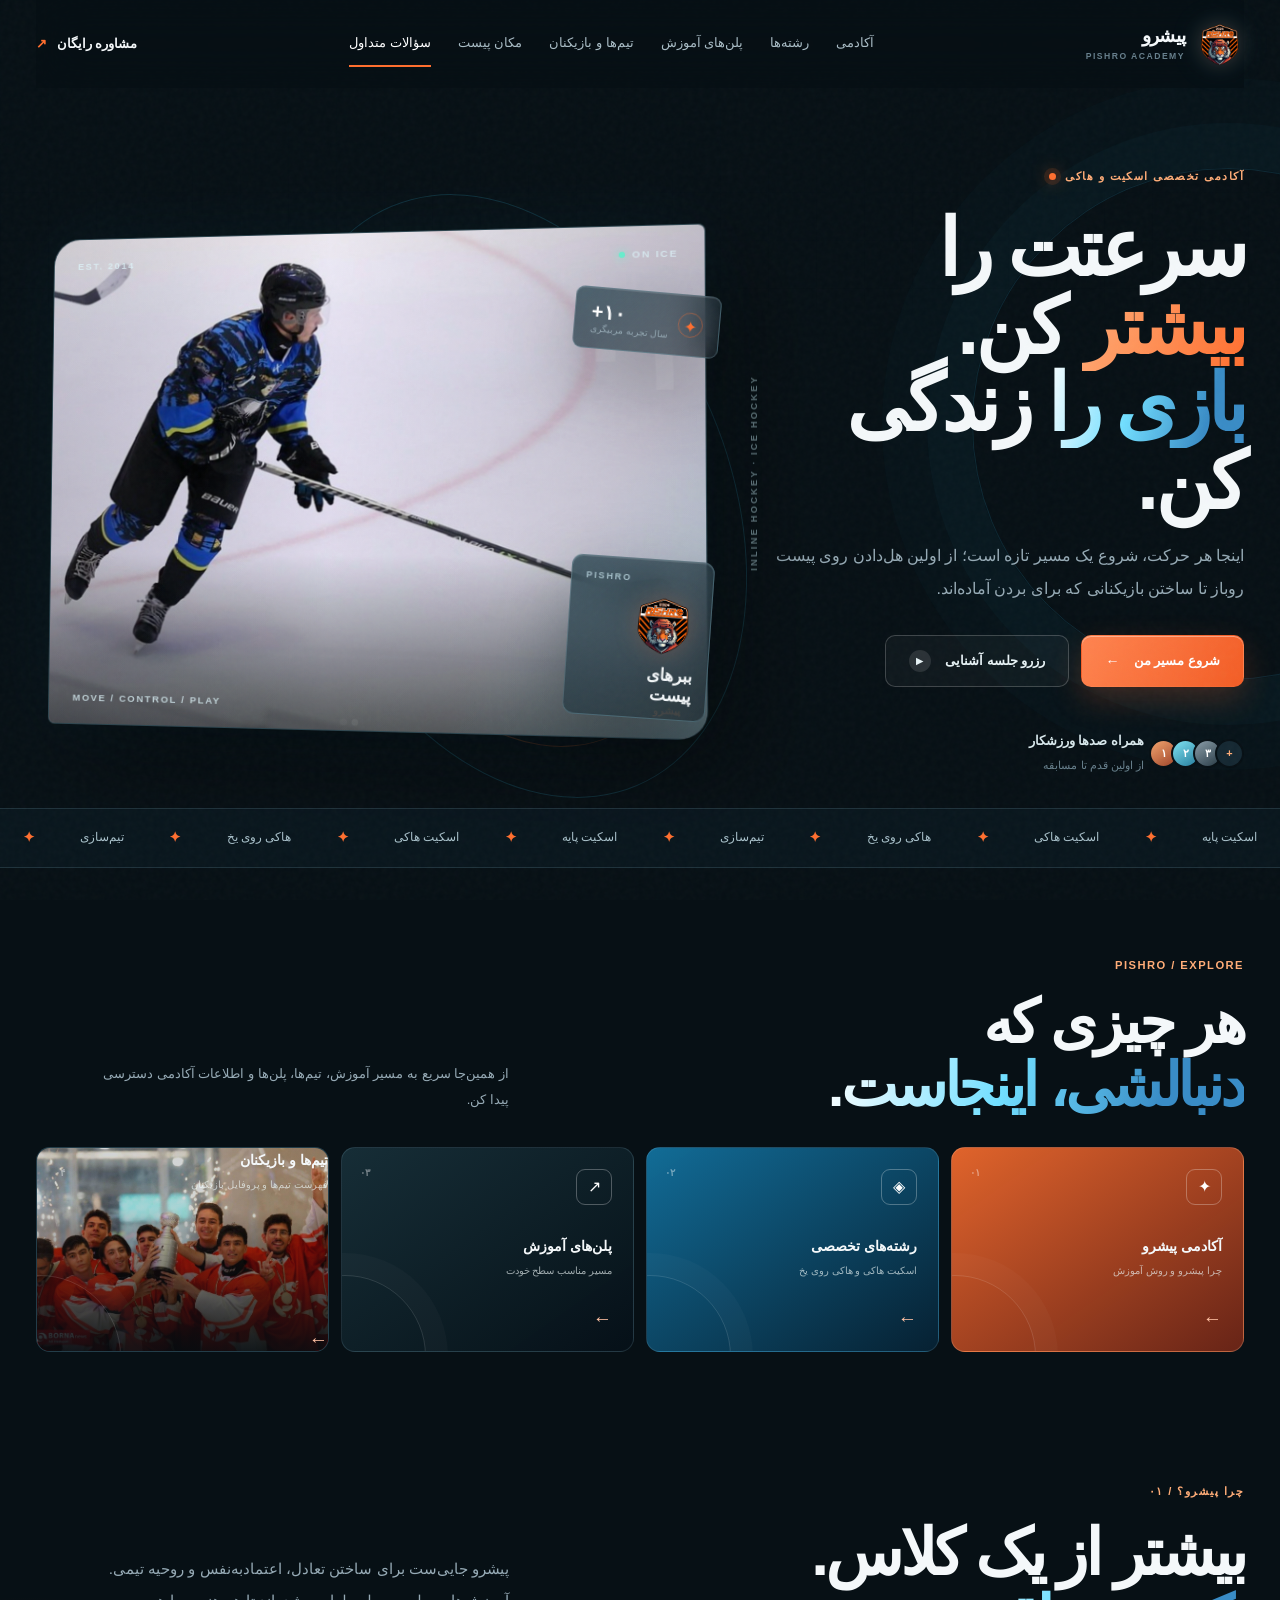
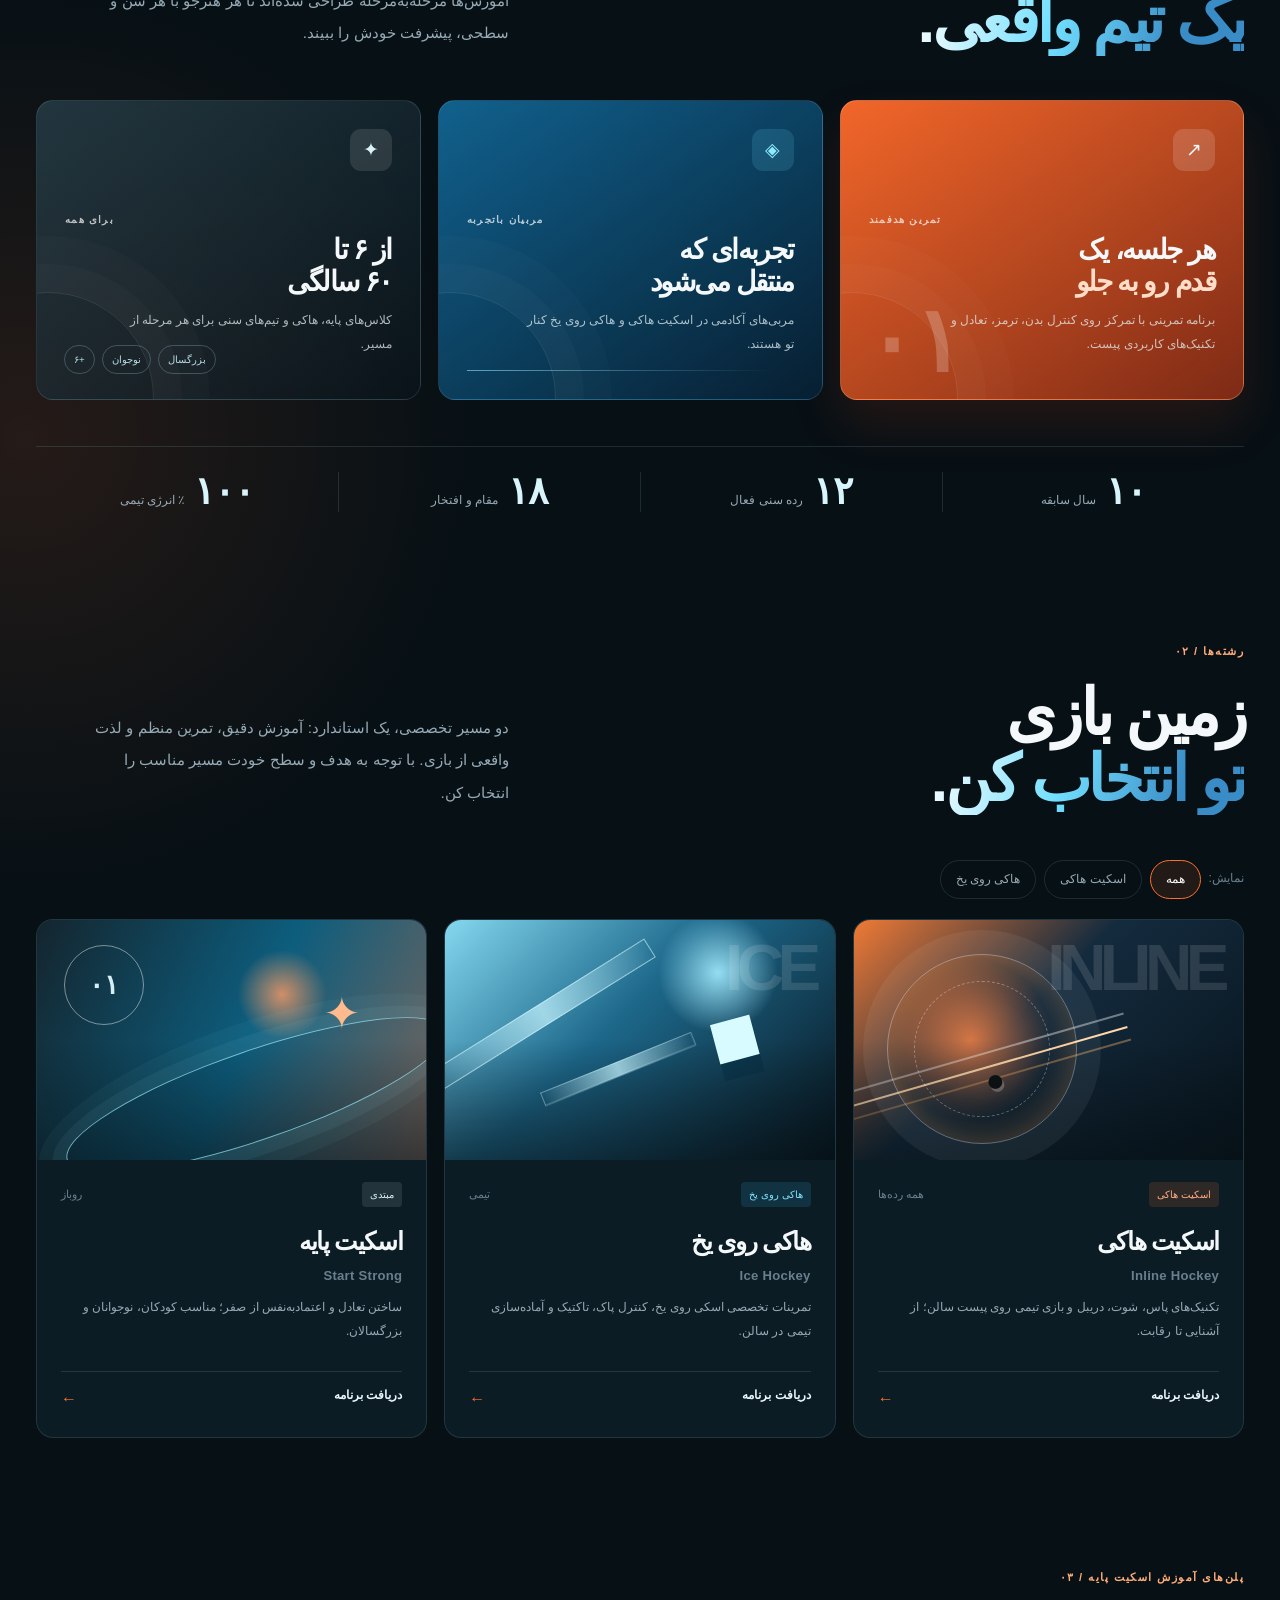
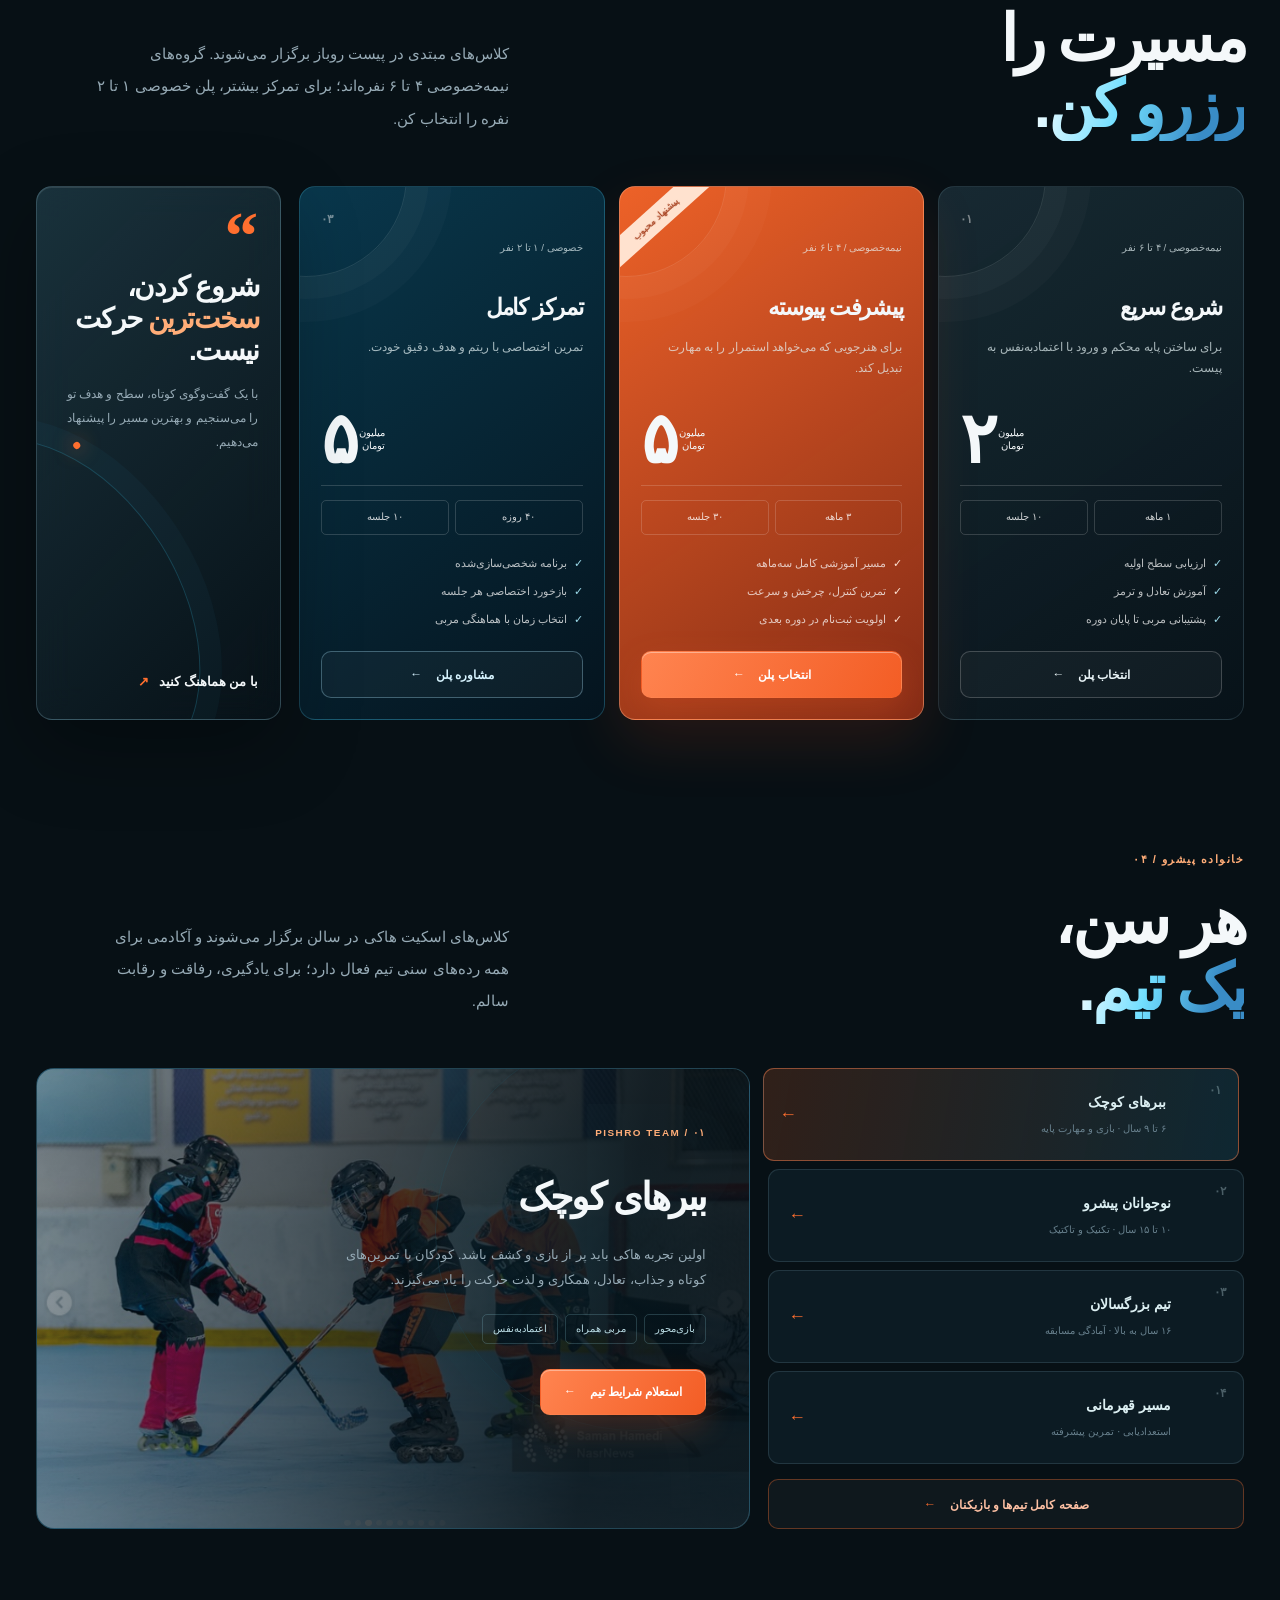
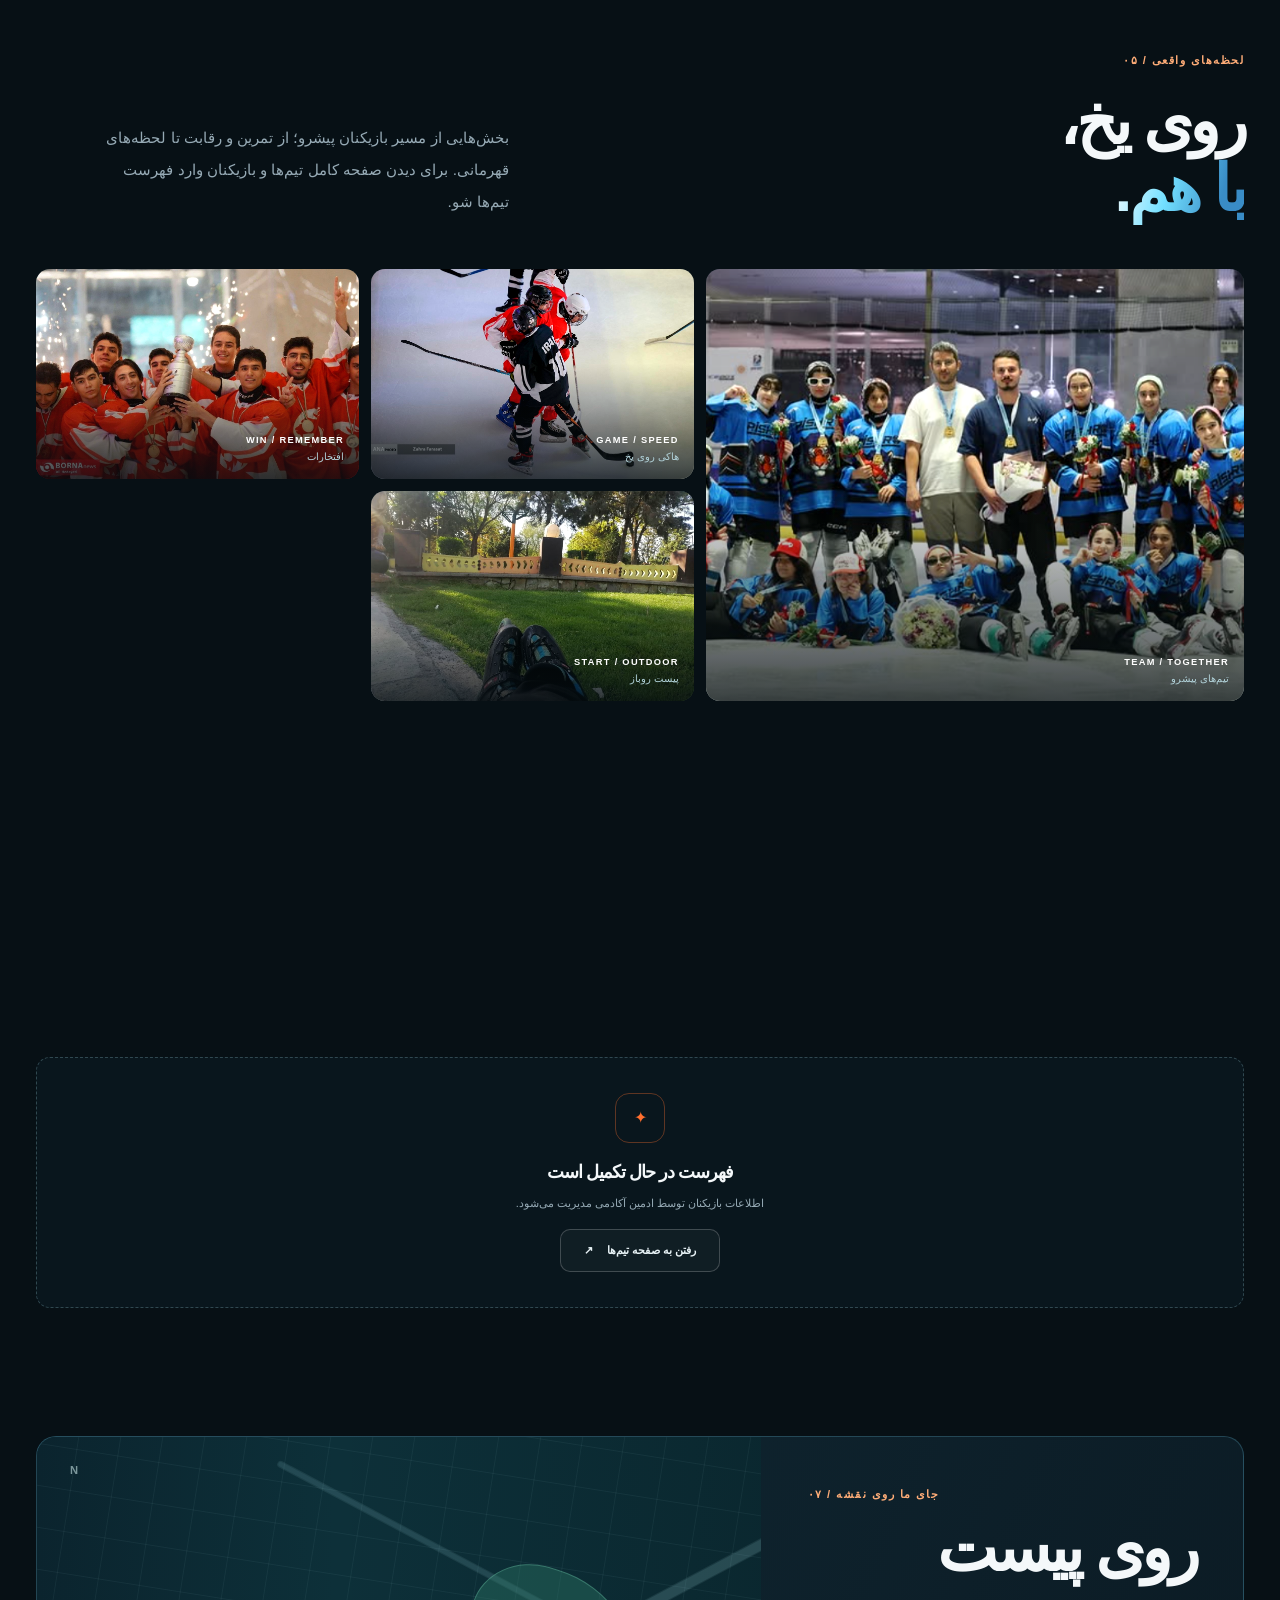
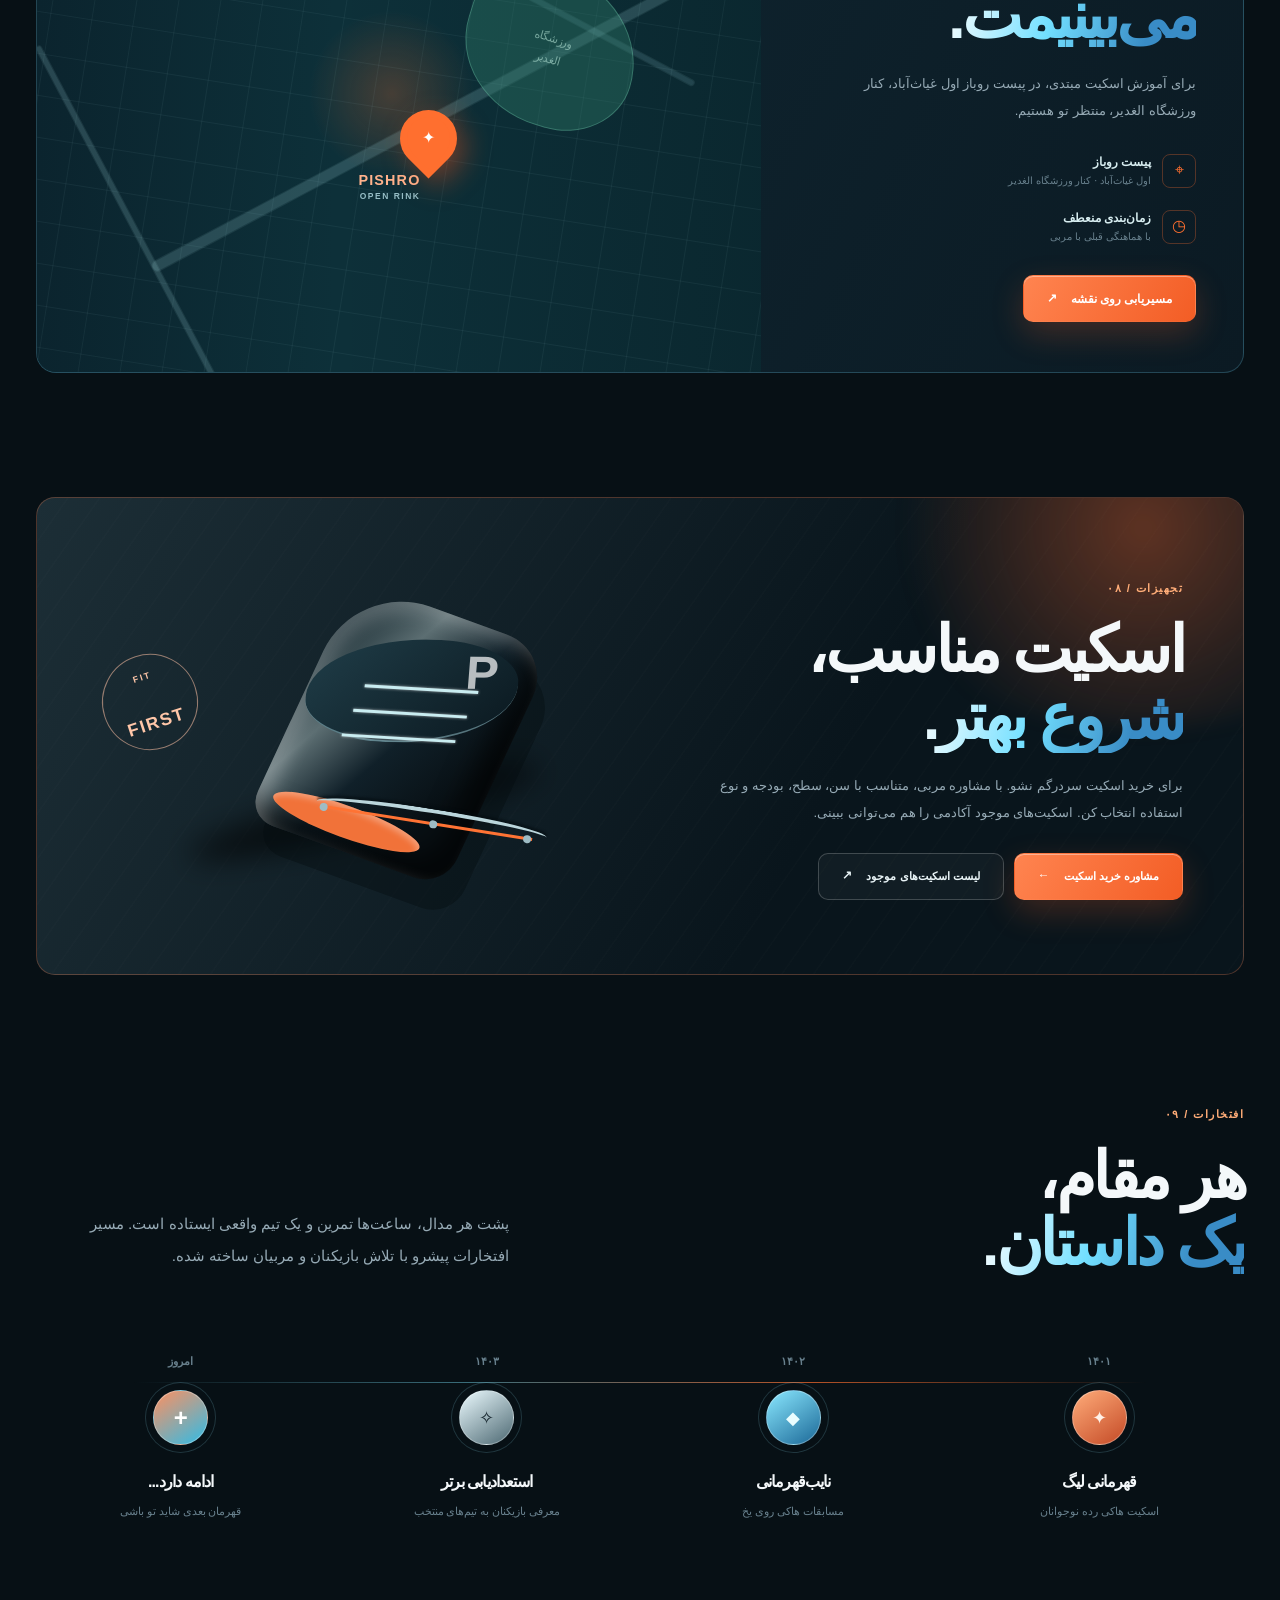
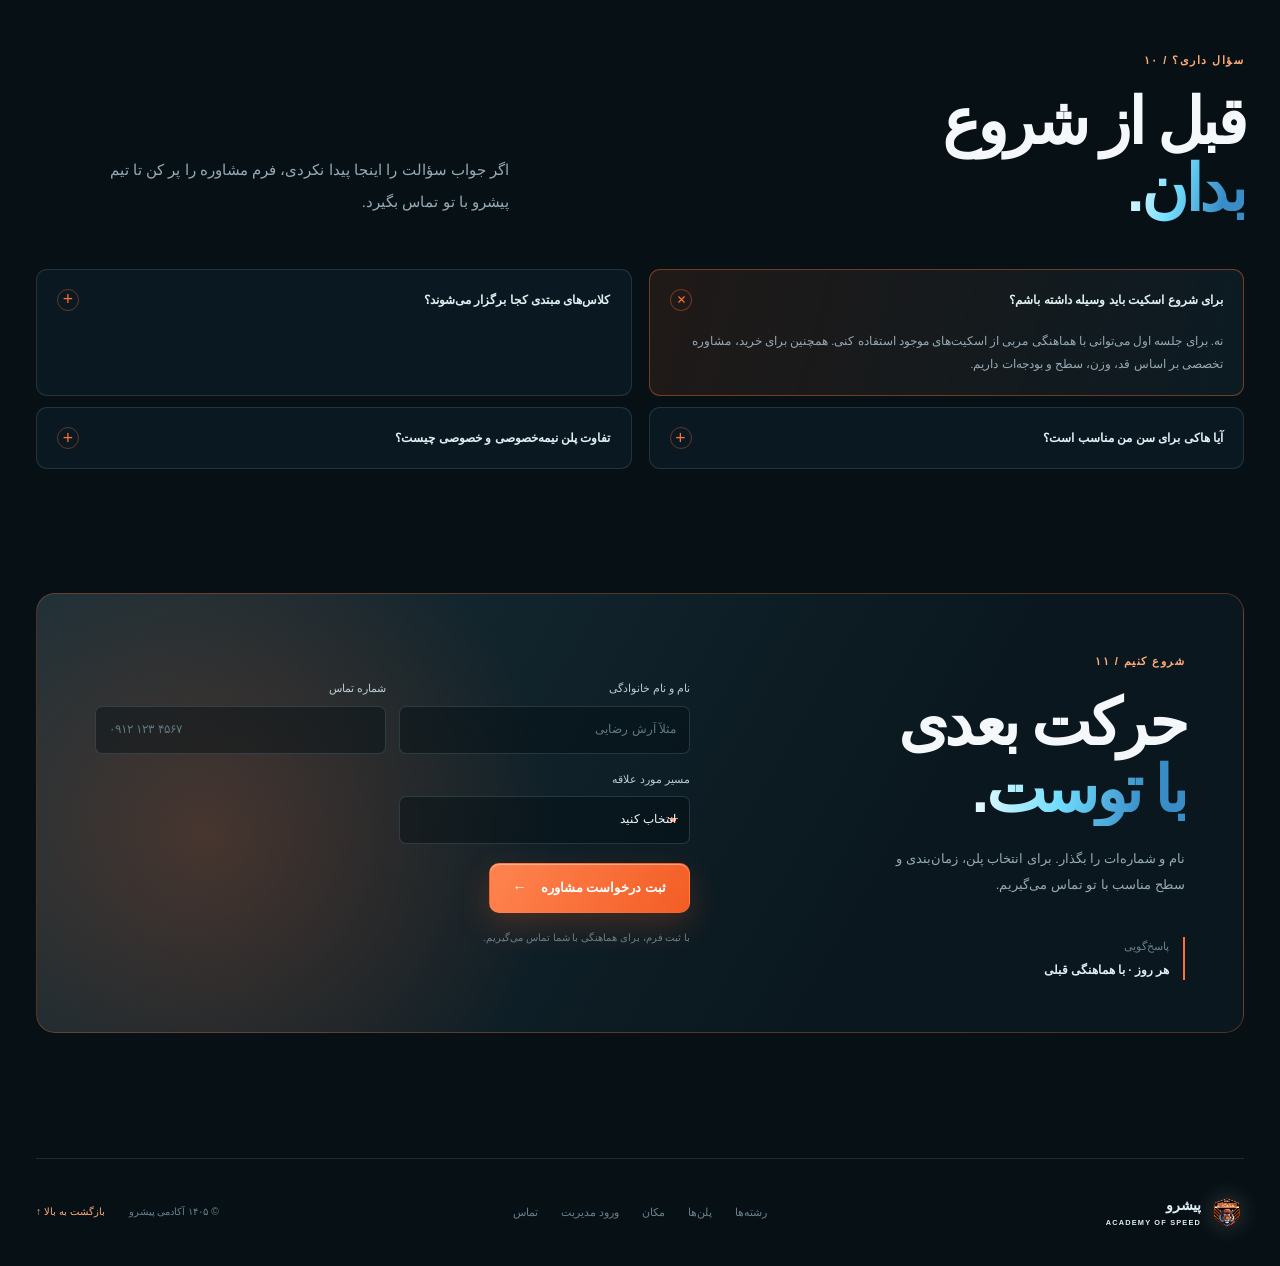
==== index.html @ d778382b "Initial Pishro Academy website" ====
<!doctype html>
<html lang="fa" dir="rtl">
<head>
  <meta charset="utf-8" />
  <meta name="viewport" content="width=device-width, initial-scale=1" />
  <meta name="theme-color" content="#071015" />
  <meta name="description" content="آکادمی پیشرو؛ آموزش اسکیت، اسکیت هاکی و هاکی روی یخ برای همه رده‌های سنی." />
  <title>پیشرو | آکادمی اسکیت و هاکی</title>
  <link rel="stylesheet" href="styles.css" />
</head>
<body>
  <div class="noise"></div>
  <div class="site-shell">
    <header class="topbar" id="topbar">
      <a class="brand" href="#home" aria-label="آکادمی پیشرو">
        <span class="brand-mark supplied-logo" aria-hidden="true"><img src="assets/gallery/pishro-logo.png" alt="" /></span>
        <span class="brand-copy"><b>پیشرو</b><small>PISHRO ACADEMY</small></span>
      </a>

      <nav class="main-nav" id="mainNav" aria-label="ناوبری اصلی">
        <a href="#academy">آکادمی</a>
        <a href="#programs">رشته‌ها</a>
        <a href="#plans">پلن‌های آموزش</a>
        <a href="teams.html">تیم‌ها و بازیکنان</a>
        <a href="#location">مکان پیست</a>
        <a href="#faq">سؤالات متداول</a>
      </nav>

      <div class="topbar-actions">
        <button class="icon-button menu-button" id="menuToggle" aria-label="باز کردن منو" aria-expanded="false">
          <span></span><span></span><span></span>
        </button>
        <button class="text-button" data-open-modal data-plan="مشاوره رایگان">مشاوره رایگان <span>↗</span></button>
      </div>
    </header>

    <main>
      <section class="hero section" id="home">
        <div class="hero-copy reveal">
          <div class="eyebrow"><span class="pulse-dot"></span> آکادمی تخصصی اسکیت و هاکی</div>
          <h1>سرعتت را <em>بیشتر</em> کن.<br /><span>بازی را</span> زندگی کن.</h1>
          <p class="hero-lead">اینجا هر حرکت، شروع یک مسیر تازه است؛ از اولین هل‌دادن روی پیست روباز تا ساختن بازیکنانی که برای بردن آماده‌اند.</p>
          <div class="hero-actions">
            <a class="button button-primary" href="#plans">شروع مسیر من <span>←</span></a>
            <button class="button button-ghost" data-open-modal data-plan="جلسه آشنایی">رزرو جلسه آشنایی <span class="play-icon">▶</span></button>
          </div>
          <div class="hero-proof">
            <div class="avatar-stack" aria-hidden="true"><span>۱</span><span>۲</span><span>۳</span><span>+</span></div>
            <div><strong>همراه صدها ورزشکار</strong><small>از اولین قدم تا مسابقه</small></div>
          </div>
        </div>

        <div class="hero-stage reveal reveal-delay-1">
          <div class="stage-orbit orbit-one"></div><div class="stage-orbit orbit-two"></div>
          <div class="stage-card main-stage-card">
            <img src="assets/gallery/hero-ice-player.png" alt="بازیکن هاکی روی یخ در حال حرکت روی پیست" />
            <div class="image-shade"></div>
            <div class="stage-topline"><span>EST. 2014</span><span class="live-chip"><i></i> ON ICE</span></div>
            <div class="stage-number">۰۱</div>
            <div class="stage-bottomline"><span>MOVE / CONTROL / PLAY</span><span>پیشرو</span></div>
          </div>
          <div class="badge-card glass-card">
            <span class="badge-label">PISHRO</span>
            <span class="badge-tiger" aria-hidden="true"><img src="assets/gallery/pishro-logo.png" alt="" /></span>
            <strong>ببرهای<br />پیست</strong>
          </div>
          <div class="float-stat glass-card"><span class="stat-icon">✦</span><div><strong>+۱۰</strong><small>سال تجربه مربیگری</small></div></div>
          <div class="vertical-label">INLINE HOCKEY · ICE HOCKEY</div>
        </div>
      </section>

      <div class="ticker" aria-label="رشته‌های آکادمی">
        <div class="ticker-track"><span>اسکیت پایه</span><b>✦</b><span>اسکیت هاکی</span><b>✦</b><span>هاکی روی یخ</span><b>✦</b><span>تیم‌سازی</span><b>✦</b><span>اسکیت پایه</span><b>✦</b><span>اسکیت هاکی</span><b>✦</b><span>هاکی روی یخ</span><b>✦</b><span>تیم‌سازی</span><b>✦</b></div>
      </div>

      <section class="section quick-nav-section" id="quickAccess">
        <div class="quick-nav-head reveal"><div><div class="eyebrow">PISHRO / EXPLORE</div><h2>هر چیزی که<br /><span>دنبالشی، اینجاست.</span></h2></div><p>از همین‌جا سریع به مسیر آموزش، تیم‌ها، پلن‌ها و اطلاعات آکادمی دسترسی پیدا کن.</p></div>
        <div class="quick-nav-grid">
          <a class="quick-nav-card quick-orange reveal" href="#academy"><span class="quick-nav-icon">✦</span><span class="quick-nav-number">۰۱</span><div><b>آکادمی پیشرو</b><small>چرا پیشرو و روش آموزش</small></div><i>←</i></a>
          <a class="quick-nav-card quick-blue reveal reveal-delay-1" href="#programs"><span class="quick-nav-icon">◈</span><span class="quick-nav-number">۰۲</span><div><b>رشته‌های تخصصی</b><small>اسکیت هاکی و هاکی روی یخ</small></div><i>←</i></a>
          <a class="quick-nav-card quick-dark reveal reveal-delay-2" href="#plans"><span class="quick-nav-icon">↗</span><span class="quick-nav-number">۰۳</span><div><b>پلن‌های آموزش</b><small>مسیر مناسب سطح خودت</small></div><i>←</i></a>
          <a class="quick-nav-card quick-image reveal reveal-delay-3" href="teams.html"><img src="assets/gallery/team-champions.jpg" alt="تیم قهرمانان پیشرو" /><span class="quick-image-shade"></span><span class="quick-nav-number">۰۴</span><div><b>تیم‌ها و بازیکنان</b><small>فهرست تیم‌ها و پروفایل بازیکنان</small></div><i>←</i></a>
        </div>
      </section>

      <section class="section intro-section" id="academy">
        <div class="section-heading split-heading reveal">
          <div><div class="eyebrow">۰۱ / چرا پیشرو؟</div><h2>بیشتر از یک کلاس.<br /><span>یک تیم واقعی.</span></h2></div>
          <p>پیشرو جایی‌ست برای ساختن تعادل، اعتمادبه‌نفس و روحیه تیمی. آموزش‌ها مرحله‌به‌مرحله طراحی شده‌اند تا هر هنرجو با هر سن و سطحی، پیشرفت خودش را ببیند.</p>
        </div>
        <div class="feature-grid">
          <article class="feature-card feature-card-large reveal">
            <div class="feature-icon orange-icon">↗</div><span class="card-kicker">تمرین هدفمند</span><h3>هر جلسه، یک<br /><em>قدم رو به جلو</em></h3><p>برنامه تمرینی با تمرکز روی کنترل بدن، ترمز، تعادل و تکنیک‌های کاربردی پیست.</p><div class="card-number">۰۱</div>
          </article>
          <article class="feature-card blue-feature reveal reveal-delay-1">
            <div class="feature-icon blue-icon">◈</div><span class="card-kicker">مربیان باتجربه</span><h3>تجربه‌ای که<br />منتقل می‌شود</h3><p>مربی‌های آکادمی در اسکیت هاکی و هاکی روی یخ کنار تو هستند.</p><div class="feature-line"></div>
          </article>
          <article class="feature-card glass-feature reveal reveal-delay-2">
            <div class="feature-icon chrome-icon">✦</div><span class="card-kicker">برای همه</span><h3>از ۶ تا<br />۶۰ سالگی</h3><p>کلاس‌های پایه، هاکی و تیم‌های سنی برای هر مرحله از مسیر.</p><div class="age-bubbles"><span>۶+</span><span>نوجوان</span><span>بزرگسال</span></div>
          </article>
        </div>
        <div class="stats-row reveal">
          <div class="stat-item"><strong data-count="10">۰</strong><span>سال سابقه</span></div><div class="stat-item"><strong data-count="12">۰</strong><span>رده سنی فعال</span></div><div class="stat-item"><strong data-count="18">۰</strong><span>مقام و افتخار</span></div><div class="stat-item"><strong data-count="100">۰</strong><span>٪ انرژی تیمی</span></div>
        </div>
      </section>

      <section class="section programs-section" id="programs">
        <div class="section-heading split-heading reveal"><div><div class="eyebrow">۰۲ / رشته‌ها</div><h2>زمین بازی<br /><span>تو انتخاب کن.</span></h2></div><p>دو مسیر تخصصی، یک استاندارد: آموزش دقیق، تمرین منظم و لذت واقعی از بازی. با توجه به هدف و سطح خودت مسیر مناسب را انتخاب کن.</p></div>
        <div class="filter-bar reveal" role="tablist" aria-label="فیلتر رشته‌ها"><span>نمایش:</span><button class="filter-button active" data-filter="all" role="tab">همه</button><button class="filter-button" data-filter="inline" role="tab">اسکیت هاکی</button><button class="filter-button" data-filter="ice" role="tab">هاکی روی یخ</button></div>
        <div class="program-grid">
          <article class="program-card inline-card reveal" data-category="inline"><div class="program-art inline-art"><span class="art-word">INLINE</span><span class="art-ring"></span><span class="art-ball">●</span><span class="art-streak"></span></div><div class="program-body"><div class="program-meta"><span class="tag tag-orange">اسکیت هاکی</span><span>همه رده‌ها</span></div><h3>اسکیت هاکی<br /><span>Inline Hockey</span></h3><p>تکنیک‌های پاس، شوت، دریبل و بازی تیمی روی پیست سالن؛ از آشنایی تا رقابت.</p><button class="card-link" data-open-modal data-plan="کلاس اسکیت هاکی">دریافت برنامه <span>←</span></button></div></article>
          <article class="program-card ice-card reveal reveal-delay-1" data-category="ice"><div class="program-art ice-art"><span class="art-word">ICE</span><span class="ice-shard shard-one"></span><span class="ice-shard shard-two"></span><span class="ice-puck">◆</span></div><div class="program-body"><div class="program-meta"><span class="tag tag-blue">هاکی روی یخ</span><span>تیمی</span></div><h3>هاکی روی یخ<br /><span>Ice Hockey</span></h3><p>تمرینات تخصصی اسکی روی یخ، کنترل پاک، تاکتیک و آماده‌سازی تیمی در سالن.</p><button class="card-link" data-open-modal data-plan="کلاس هاکی روی یخ">دریافت برنامه <span>←</span></button></div></article>
          <article class="program-card base-card reveal reveal-delay-2" data-category="all"><div class="program-art base-art"><span class="base-badge">۰۱</span><span class="base-swoosh"></span><span class="base-spark">✦</span></div><div class="program-body"><div class="program-meta"><span class="tag tag-white">مبتدی</span><span>روباز</span></div><h3>اسکیت پایه<br /><span>Start Strong</span></h3><p>ساختن تعادل و اعتمادبه‌نفس از صفر؛ مناسب کودکان، نوجوانان و بزرگسالان.</p><button class="card-link" data-open-modal data-plan="کلاس اسکیت پایه">دریافت برنامه <span>←</span></button></div></article>
        </div>
      </section>

      <section class="section plans-section" id="plans">
        <div class="section-heading split-heading reveal"><div><div class="eyebrow">۰۳ / پلن‌های آموزش اسکیت پایه</div><h2>مسیرت را<br /><span>رزرو کن.</span></h2></div><p>کلاس‌های مبتدی در پیست روباز برگزار می‌شوند. گروه‌های نیمه‌خصوصی ۴ تا ۶ نفره‌اند؛ برای تمرکز بیشتر، پلن خصوصی ۱ تا ۲ نفره را انتخاب کن.</p></div>
        <div class="plans-layout">
          <div class="plan-cards">
            <article class="plan-card reveal"><div class="plan-top"><span class="plan-index">۰۱</span><span class="plan-type">نیمه‌خصوصی / ۴ تا ۶ نفر</span></div><h3>شروع سریع</h3><p>برای ساختن پایه محکم و ورود با اعتمادبه‌نفس به پیست.</p><div class="price"><strong>۲</strong><span>میلیون<br />تومان</span></div><div class="plan-detail"><span>۱ ماهه</span><span>۱۰ جلسه</span></div><ul><li>ارزیابی سطح اولیه</li><li>آموزش تعادل و ترمز</li><li>پشتیبانی مربی تا پایان دوره</li></ul><button class="button button-outline" data-open-modal data-plan="پلن ۱ — شروع سریع">انتخاب پلن <span>←</span></button></article>
            <article class="plan-card featured-plan reveal reveal-delay-1"><div class="popular-ribbon">پیشنهاد محبوب</div><div class="plan-top"><span class="plan-index">۰۲</span><span class="plan-type">نیمه‌خصوصی / ۴ تا ۶ نفر</span></div><h3>پیشرفت پیوسته</h3><p>برای هنرجویی که می‌خواهد استمرار را به مهارت تبدیل کند.</p><div class="price"><strong>۵</strong><span>میلیون<br />تومان</span></div><div class="plan-detail"><span>۳ ماهه</span><span>۳۰ جلسه</span></div><ul><li>مسیر آموزشی کامل سه‌ماهه</li><li>تمرین کنترل، چرخش و سرعت</li><li>اولویت ثبت‌نام در دوره بعدی</li></ul><button class="button button-primary" data-open-modal data-plan="پلن ۲ — پیشرفت پیوسته">انتخاب پلن <span>←</span></button></article>
            <article class="plan-card dark-plan reveal reveal-delay-2"><div class="plan-top"><span class="plan-index">۰۳</span><span class="plan-type">خصوصی / ۱ تا ۲ نفر</span></div><h3>تمرکز کامل</h3><p>تمرین اختصاصی با ریتم و هدف دقیق خودت.</p><div class="price"><strong>۵</strong><span>میلیون<br />تومان</span></div><div class="plan-detail"><span>۴۰ روزه</span><span>۱۰ جلسه</span></div><ul><li>برنامه شخصی‌سازی‌شده</li><li>بازخورد اختصاصی هر جلسه</li><li>انتخاب زمان با هماهنگی مربی</li></ul><button class="button button-outline light-outline" data-open-modal data-plan="پلن خصوصی — تمرکز کامل">مشاوره پلن <span>←</span></button></article>
          </div>
          <aside class="plan-note glass-card reveal"><span class="quote-mark">“</span><h3>شروع کردن،<br /><em>سخت‌ترین</em> حرکت نیست.</h3><p>با یک گفت‌وگوی کوتاه، سطح و هدف تو را می‌سنجیم و بهترین مسیر را پیشنهاد می‌دهیم.</p><button class="text-button" data-open-modal data-plan="انتخاب بهترین پلن">با من هماهنگ کنید <span>↗</span></button><div class="note-orbit"></div></aside>
        </div>
      </section>

      <section class="section teams-section" id="teams">
        <div class="section-heading split-heading reveal"><div><div class="eyebrow">۰۴ / خانواده پیشرو</div><h2>هر سن،<br /><span>یک تیم.</span></h2></div><p>کلاس‌های اسکیت هاکی در سالن برگزار می‌شوند و آکادمی برای همه رده‌های سنی تیم فعال دارد؛ برای یادگیری، رفاقت و رقابت سالم.</p></div>
        <div class="team-layout">
          <div class="team-list reveal">
            <button type="button" class="team-row active" data-team="kids"><span class="team-no">۰۱</span><span><b>ببرهای کوچک</b><small>۶ تا ۹ سال · بازی و مهارت پایه</small></span><i>←</i></button>
            <button type="button" class="team-row" data-team="junior"><span class="team-no">۰۲</span><span><b>نوجوانان پیشرو</b><small>۱۰ تا ۱۵ سال · تکنیک و تاکتیک</small></span><i>←</i></button>
            <button type="button" class="team-row" data-team="adult"><span class="team-no">۰۳</span><span><b>تیم بزرگسالان</b><small>۱۶ سال به بالا · آمادگی مسابقه</small></span><i>←</i></button>
            <button type="button" class="team-row" data-team="pro"><span class="team-no">۰۴</span><span><b>مسیر قهرمانی</b><small>استعدادیابی · تمرین پیشرفته</small></span><i>←</i></button>
            <a href="teams.html" class="button button-outline teams-directory-button">صفحه کامل تیم‌ها و بازیکنان <span>←</span></a>
          </div>
          <div class="team-feature reveal reveal-delay-1" id="teamFeature"><img id="teamFeatureImage" class="team-feature-image" src="assets/gallery/team-kids.png" alt="تیم ببرهای کوچک پیشرو" /><div class="team-feature-bg"></div><div class="team-feature-content"><span class="team-overline">PISHRO TEAM / ۰۱</span><h3 id="teamTitle">ببرهای کوچک</h3><p id="teamText">اولین تجربه هاکی باید پر از بازی و کشف باشد. کودکان با تمرین‌های کوتاه و جذاب، تعادل، همکاری و لذت حرکت را یاد می‌گیرند.</p><div class="team-tags" id="teamTags"><span>بازی‌محور</span><span>مربی همراه</span><span>اعتمادبه‌نفس</span></div><button class="button button-primary" data-open-modal data-plan="تیم ببرهای کوچک">استعلام شرایط تیم <span>←</span></button></div><div class="team-number" id="teamNumber">۰۱</div></div>
        </div>
      </section>

      <section class="section home-gallery-section" id="moments">
        <div class="section-heading split-heading reveal"><div><div class="eyebrow">۰۵ / لحظه‌های واقعی</div><h2>روی یخ،<br /><span>با هم.</span></h2></div><p>بخش‌هایی از مسیر بازیکنان پیشرو؛ از تمرین و رقابت تا لحظه‌های قهرمانی. برای دیدن صفحه کامل تیم‌ها و بازیکنان وارد فهرست تیم‌ها شو.</p></div>
        <div class="home-photo-grid reveal"><a class="home-photo-card home-photo-large" href="teams.html#gallery"><img src="assets/gallery/team-women.png" alt="تیم بانوان پیشرو در سالن یخ" /><span class="home-photo-overlay"></span><span class="home-photo-caption"><b>TEAM / TOGETHER</b><small>تیم‌های پیشرو</small></span></a><a class="home-photo-card" href="teams.html#gallery"><img src="assets/gallery/ice-duel.jpg" alt="مسابقه هاکی روی یخ" /><span class="home-photo-overlay"></span><span class="home-photo-caption"><b>GAME / SPEED</b><small>هاکی روی یخ</small></span></a><a class="home-photo-card" href="teams.html#gallery"><img src="assets/gallery/team-champions.jpg" alt="قهرمانی تیم پیشرو" /><span class="home-photo-overlay"></span><span class="home-photo-caption"><b>WIN / REMEMBER</b><small>افتخارات</small></span></a><a class="home-photo-card" href="teams.html#gallery"><img src="assets/gallery/open-rink.jpg" alt="پیست روباز آموزش اسکیت" /><span class="home-photo-overlay"></span><span class="home-photo-caption"><b>START / OUTDOOR</b><small>پیست روباز</small></span></a></div>
      </section>

      <section class="section featured-roster-section" id="featuredPlayers">
        <div class="section-heading split-heading reveal"><div><div class="eyebrow">۰۶ / فهرست رسمی</div><h2>بازیکنان<br /><span>پیشرو.</span></h2></div><p>بازیکنان ثبت‌شده توسط ادمین آکادمی، در این بخش به‌صورت خودکار نمایش داده می‌شوند. برای دیدن فهرست کامل هر تیم وارد صفحه تیم شوید.</p></div>
        <div class="home-roster-toolbar reveal"><div><span class="live-dot-small"></span><b><span id="homePlayersCount">۰</span> بازیکن ثبت‌شده</b></div><a class="text-button" href="teams.html">مشاهده همه تیم‌ها <span>↗</span></a></div>
        <div class="home-players-grid" id="homePlayersGrid"></div>
        <div class="home-roster-empty" id="homePlayersEmpty"><div class="empty-emblem">✦</div><h3>فهرست در حال تکمیل است</h3><p>اطلاعات بازیکنان توسط ادمین آکادمی مدیریت می‌شود.</p><a class="button button-outline" href="teams.html">رفتن به صفحه تیم‌ها <span>↗</span></a></div>
      </section>

      <section class="section location-section" id="location">
        <div class="location-card reveal">
          <div class="location-copy"><div class="eyebrow">۰۷ / جای ما روی نقشه</div><h2>روی پیست<br /><span>می‌بینیمت.</span></h2><p>برای آموزش اسکیت مبتدی، در پیست روباز اول غیاث‌آباد، کنار ورزشگاه الغدیر، منتظر تو هستیم.</p><div class="location-details"><div><span class="detail-icon">⌖</span><span><b>پیست روباز</b><small>اول غیاث‌آباد · کنار ورزشگاه الغدیر</small></span></div><div><span class="detail-icon">◷</span><span><b>زمان‌بندی منعطف</b><small>با هماهنگی قبلی با مربی</small></span></div></div><button class="button button-primary" id="mapButton">مسیریابی روی نقشه <span>↗</span></button></div>
          <div class="map-visual" aria-label="نمای گرافیکی موقعیت پیست"><div class="map-grid"></div><div class="map-road road-a"></div><div class="map-road road-b"></div><div class="map-road road-c"></div><div class="map-park"><span>ورزشگاه<br />الغدیر</span></div><div class="map-pin"><span>✦</span></div><div class="map-label">PISHRO<br /><small>OPEN RINK</small></div><div class="map-compass">N</div></div>
        </div>
      </section>

      <section class="section gear-section" id="gear">
        <div class="gear-panel reveal"><div class="gear-glow"></div><div class="gear-copy"><div class="eyebrow">۰۸ / تجهیزات</div><h2>اسکیت مناسب،<br /><span>شروع بهتر.</span></h2><p>برای خرید اسکیت سردرگم نشو. با مشاوره مربی، متناسب با سن، سطح، بودجه و نوع استفاده انتخاب کن. اسکیت‌های موجود آکادمی را هم می‌توانی ببینی.</p><div class="gear-actions"><button class="button button-primary" data-open-modal data-plan="مشاوره خرید اسکیت">مشاوره خرید اسکیت <span>←</span></button><button class="button button-ghost" data-open-modal data-plan="لیست اسکیت‌های موجود">لیست اسکیت‌های موجود <span>↗</span></button></div></div><div class="skate-display"><div class="skate-shadow"></div><div class="skate-boot"><span class="boot-lace l1"></span><span class="boot-lace l2"></span><span class="boot-lace l3"></span><span class="boot-logo">P</span></div><div class="skate-rail"><span></span><i></i><i></i><i></i></div><div class="gear-sticker">FIT<br /><b>FIRST</b></div></div></div>
      </section>

      <section class="section achievements-section" id="achievements">
        <div class="section-heading split-heading reveal"><div><div class="eyebrow">۰۹ / افتخارات</div><h2>هر مقام،<br /><span>یک داستان.</span></h2></div><p>پشت هر مدال، ساعت‌ها تمرین و یک تیم واقعی ایستاده است. مسیر افتخارات پیشرو با تلاش بازیکنان و مربیان ساخته شده.</p></div>
        <div class="achievement-line reveal"><div class="achievement-item"><span class="achievement-year">۱۴۰۱</span><div class="medal med-orange">✦</div><h3>قهرمانی لیگ</h3><p>اسکیت هاکی رده نوجوانان</p></div><div class="achievement-item"><span class="achievement-year">۱۴۰۲</span><div class="medal med-blue">◆</div><h3>نایب‌قهرمانی</h3><p>مسابقات هاکی روی یخ</p></div><div class="achievement-item"><span class="achievement-year">۱۴۰۳</span><div class="medal med-chrome">✧</div><h3>استعدادیابی برتر</h3><p>معرفی بازیکنان به تیم‌های منتخب</p></div><div class="achievement-item"><span class="achievement-year">امروز</span><div class="medal med-mix">+</div><h3>ادامه دارد...</h3><p>قهرمان بعدی شاید تو باشی</p></div></div>
      </section>

      <section class="section faq-section" id="faq">
        <div class="section-heading split-heading reveal"><div><div class="eyebrow">۱۰ / سؤال داری؟</div><h2>قبل از شروع<br /><span>بدان.</span></h2></div><p>اگر جواب سؤالت را اینجا پیدا نکردی، فرم مشاوره را پر کن تا تیم پیشرو با تو تماس بگیرد.</p></div>
        <div class="faq-grid reveal"><details open><summary><span>برای شروع اسکیت باید وسیله داشته باشم؟</span><b>+</b></summary><p>نه. برای جلسه اول می‌توانی با هماهنگی مربی از اسکیت‌های موجود استفاده کنی. همچنین برای خرید، مشاوره تخصصی بر اساس قد، وزن، سطح و بودجه‌ات داریم.</p></details><details><summary><span>کلاس‌های مبتدی کجا برگزار می‌شوند؟</span><b>+</b></summary><p>کلاس‌های آموزش اسکیت پایه در پیست روباز اول غیاث‌آباد، کنار ورزشگاه الغدیر برگزار می‌شوند. زمان جلسه بعد از ثبت درخواست با تو هماهنگ می‌شود.</p></details><details><summary><span>آیا هاکی برای سن من مناسب است؟</span><b>+</b></summary><p>بله. آکادمی پیشرو برای کودکان، نوجوانان و بزرگسالان تیم و کلاس دارد. پس از ارزیابی اولیه، رده مناسب را پیشنهاد می‌دهیم.</p></details><details><summary><span>تفاوت پلن نیمه‌خصوصی و خصوصی چیست؟</span><b>+</b></summary><p>در پلن نیمه‌خصوصی، گروه ۴ تا ۶ نفره است؛ پلن خصوصی برای ۱ تا ۲ نفر طراحی شده و تمرین‌ها با سرعت و هدف اختصاصی شما جلو می‌رود.</p></details></div>
      </section>

      <section class="section contact-section" id="contact">
        <div class="contact-card reveal"><div class="contact-copy"><div class="eyebrow">۱۱ / شروع کنیم</div><h2>حرکت بعدی<br /><span>با توست.</span></h2><p>نام و شماره‌ات را بگذار. برای انتخاب پلن، زمان‌بندی و سطح مناسب با تو تماس می‌گیریم.</p><div class="contact-mini"><span>پاسخ‌گویی</span><b>هر روز · با هماهنگی قبلی</b></div></div><form class="contact-form" id="contactForm"><label>نام و نام خانوادگی<input type="text" name="name" placeholder="مثلاً آرش رضایی" required /></label><label>شماره تماس<input type="tel" name="phone" placeholder="۰۹۱۲ ۱۲۳ ۴۵۶۷" required /></label><label>مسیر مورد علاقه<select name="course"><option value="">انتخاب کنید</option><option>آموزش اسکیت مبتدی</option><option>اسکیت هاکی</option><option>هاکی روی یخ</option><option>مشاوره خرید اسکیت</option></select></label><button class="button button-primary" type="submit">ثبت درخواست مشاوره <span>←</span></button><small>با ثبت فرم، برای هماهنگی با شما تماس می‌گیریم.</small></form></div>
      </section>
    </main>

    <footer class="footer"><div class="footer-brand"><span class="brand-mark small-mark supplied-logo"><img src="assets/gallery/pishro-logo.png" alt="" /></span><div><b>پیشرو</b><small>ACADEMY OF SPEED</small></div></div><div class="footer-links"><a href="#programs">رشته‌ها</a><a href="#plans">پلن‌ها</a><a href="#location">مکان</a><a href="admin.html">ورود مدیریت</a><a href="#contact">تماس</a></div><div class="footer-end"><span>© ۱۴۰۵ آکادمی پیشرو</span><a href="#home">بازگشت به بالا ↑</a></div></footer>
  </div>

  <div class="modal-backdrop" id="consultModal" aria-hidden="true"><div class="modal" role="dialog" aria-modal="true" aria-labelledby="modalTitle"><button class="modal-close" data-close-modal aria-label="بستن">×</button><div class="modal-mark">✦</div><div class="eyebrow">PISHRO / START HERE</div><h2 id="modalTitle">مسیر مناسب تو<br /><span>از اینجا شروع می‌شود.</span></h2><p>اطلاعاتت را ثبت کن تا برای هماهنگی جلسه و انتخاب بهترین برنامه با تو تماس بگیریم.</p><form id="modalForm"><label>نام<input type="text" name="modalName" placeholder="نام شما" required /></label><label>شماره تماس<input type="tel" name="modalPhone" placeholder="۰۹۱۲ ۱۲۳ ۴۵۶۷" required /></label><label>درخواست شما<select name="modalPlan" id="modalPlan"><option>مشاوره رایگان</option><option>جلسه آشنایی</option><option>پلن ۱ — شروع سریع</option><option>پلن ۲ — پیشرفت پیوسته</option><option>پلن خصوصی — تمرکز کامل</option><option>کلاس اسکیت هاکی</option><option>کلاس هاکی روی یخ</option><option>مشاوره خرید اسکیت</option><option>تیم‌های سنی</option></select></label><button class="button button-primary" type="submit">ثبت درخواست <span>←</span></button></form></div></div>
  <div class="toast" id="toast" role="status"><span>✓</span><div><b>درخواستت ثبت شد</b><small>به‌زودی با تو تماس می‌گیریم.</small></div></div>

  <script src="app.js"></script>
</body>
</html>
---- styles.css ----
:root {
  --bg: #071015;
  --bg-deep: #050b0f;
  --panel: #0d1c25;
  --panel-2: #102632;
  --text: #f4f8fa;
  --muted: #96aab5;
  --muted-2: #68808d;
  --orange: #ff6f2f;
  --orange-light: #ffad78;
  --blue: #30c8ff;
  --blue-deep: #1774c5;
  --line: rgba(164, 210, 226, .15);
  --line-light: rgba(255,255,255,.2);
  --glass: rgba(12, 31, 41, .64);
  --shadow: 0 28px 80px rgba(0,0,0,.32);
  --radius: 24px;
  --font-fa: 'Vazirmatn', Tahoma, Arial, sans-serif;
  --font-en: 'Space Grotesk', Arial, sans-serif;
}

* { box-sizing: border-box; }
html { scroll-behavior: smooth; }
body {
  margin: 0;
  color: var(--text);
  background:
    radial-gradient(circle at 80% -10%, rgba(31, 139, 191, .2), transparent 32rem),
    radial-gradient(circle at 2% 22%, rgba(255, 104, 43, .12), transparent 28rem),
    var(--bg);
  font-family: var(--font-fa);
  line-height: 1.8;
  overflow-x: hidden;
}
body.modal-open { overflow: hidden; }
body::before {
  content: '';
  position: fixed;
  inset: 0;
  pointer-events: none;
  opacity: .2;
  background-image: linear-gradient(rgba(131,197,218,.03) 1px, transparent 1px), linear-gradient(90deg, rgba(131,197,218,.03) 1px, transparent 1px);
  background-size: 48px 48px;
  mask-image: linear-gradient(to bottom, black, transparent 78%);
}
button, input, select { font: inherit; }
button, a { -webkit-tap-highlight-color: transparent; }
a { color: inherit; text-decoration: none; }
button { cursor: pointer; }
img { display: block; max-width: 100%; }

.noise { position: fixed; inset: 0; z-index: 10; pointer-events: none; opacity: .035; background-image: url("data:image/svg+xml,%3Csvg viewBox='0 0 180 180' xmlns='http://www.w3.org/2000/svg'%3E%3Cfilter id='n'%3E%3CfeTurbulence type='fractalNoise' baseFrequency='.9' numOctaves='3' stitchTiles='stitch'/%3E%3C/filter%3E%3Crect width='100%25' height='100%25' filter='url(%23n)' opacity='.8'/%3E%3C/svg%3E"); }
.site-shell { position: relative; max-width: 1480px; margin: 0 auto; padding: 0 36px; }

/* Topbar */
.topbar { position: sticky; top: 0; z-index: 30; display: flex; align-items: center; justify-content: space-between; min-height: 88px; gap: 26px; background: rgba(7,16,21,.78); border-bottom: 1px solid transparent; backdrop-filter: blur(22px); transition: .3s ease; }
.topbar.scrolled { border-color: var(--line); box-shadow: 0 10px 30px rgba(0,0,0,.14); }
.brand { display: inline-flex; align-items: center; gap: 11px; flex-shrink: 0; }
.brand-mark { display: grid; place-items: center; width: 48px; height: 48px; color: #d6e8ee; filter: drop-shadow(0 0 14px rgba(48,200,255,.18)); }
.brand-mark svg { width: 100%; height: 100%; }
.supplied-logo { overflow: visible; }
.supplied-logo img { width: 100%; height: 100%; object-fit: contain; filter: drop-shadow(0 0 10px rgba(255,111,47,.18)); }
.brand-copy { display: flex; flex-direction: column; line-height: 1.1; }
.brand-copy b { font-size: 1.18rem; letter-spacing: -.04em; }
.brand-copy small { color: var(--muted-2); font: 600 .54rem/1 var(--font-en); letter-spacing: .17em; margin-top: 5px; direction: ltr; }
.main-nav { display: flex; align-items: center; justify-content: center; gap: clamp(16px, 2.1vw, 34px); color: #a9bcc5; font-size: .84rem; white-space: nowrap; }
.main-nav a { position: relative; transition: color .25s ease; }
.main-nav a::after { content: ''; position: absolute; left: 50%; right: 50%; bottom: -11px; height: 2px; background: var(--orange); transition: .25s ease; }
.main-nav a:hover, .main-nav a.active { color: #fff; }
.main-nav a:hover::after, .main-nav a.active::after { left: 0; right: 0; }
.topbar-actions { display: flex; align-items: center; gap: 18px; flex-shrink: 0; }
.text-button { padding: 0; border: 0; background: transparent; color: var(--text); font-weight: 700; font-size: .83rem; }
.text-button span { display: inline-block; margin-right: 6px; color: var(--orange); font-family: var(--font-en); transition: transform .25s ease; }
.text-button:hover span { transform: translate(-4px,-3px); }
.icon-button { border: 0; background: none; color: white; }
.menu-button { display: none; width: 38px; height: 38px; padding: 7px; }
.menu-button span { display: block; height: 2px; width: 22px; margin: 5px auto; background: #fff; transition: .25s; }

/* Common */
.section { position: relative; padding: 124px 0 0; }
.eyebrow { display: inline-flex; align-items: center; gap: 9px; color: var(--orange-light); font: 700 .7rem/1.3 var(--font-en); letter-spacing: .13em; direction: ltr; text-transform: uppercase; }
.pulse-dot { width: 7px; height: 7px; display: inline-block; border-radius: 99px; background: var(--orange); box-shadow: 0 0 0 5px rgba(255,111,47,.12), 0 0 18px var(--orange); }
.section-heading { margin-bottom: 47px; }
.split-heading { display: grid; grid-template-columns: minmax(360px, .9fr) minmax(280px, .65fr); align-items: end; gap: 80px; }
h1, h2, h3, p { margin-top: 0; }
h1, h2, h3 { letter-spacing: -.055em; font-family: 'Arial Black', 'Tahoma', sans-serif; text-wrap: balance; }
h2 { margin: 15px 0 0; font-size: clamp(2.6rem, 5vw, 5.2rem); line-height: 1.04; font-weight: 800; }
h2 span, h1 span { color: transparent; background: linear-gradient(105deg, #fff 0%, #72dfff 42%, #398cc6 80%); -webkit-background-clip: text; background-clip: text; }
h2 em, h1 em { color: transparent; background: linear-gradient(110deg, var(--orange-light), var(--orange)); -webkit-background-clip: text; background-clip: text; font-style: normal; }
.split-heading > p { max-width: 420px; color: var(--muted); font-size: .96rem; line-height: 2.1; margin-bottom: 4px; }
.button { position: relative; display: inline-flex; align-items: center; justify-content: center; gap: 14px; min-height: 52px; padding: 0 23px; border: 1px solid transparent; border-radius: 10px; color: #fff; font-weight: 800; font-size: .84rem; transition: transform .25s ease, box-shadow .25s ease, background .25s ease; }
.button span { font-family: var(--font-en); font-size: 1.05em; }
.button:hover { transform: translateY(-3px); }
.button-primary { background: linear-gradient(120deg, #ff8450, #f35d25); box-shadow: 0 12px 32px rgba(255,102,43,.22), inset 0 1px 0 rgba(255,255,255,.38); }
.button-primary:hover { box-shadow: 0 18px 40px rgba(255,102,43,.32), inset 0 1px 0 rgba(255,255,255,.38); }
.button-ghost, .button-outline { border-color: var(--line-light); background: rgba(255,255,255,.035); color: #e8f3f6; }
.button-ghost:hover, .button-outline:hover { background: rgba(255,255,255,.09); border-color: rgba(255,255,255,.38); }
.light-outline { border-color: rgba(175,232,255,.32); color: #d7f4ff; }
.play-icon { display: grid; place-items: center; width: 22px; height: 22px; border-radius: 50%; background: rgba(255,255,255,.11); font-size: .55rem !important; }
.glass-card { background: linear-gradient(135deg, rgba(32,61,73,.75), rgba(8,19,26,.54)); border: 1px solid rgba(166,220,237,.23); box-shadow: var(--shadow), inset 0 1px 0 rgba(255,255,255,.1); backdrop-filter: blur(18px); }

/* Hero */
.hero { min-height: 665px; display: grid; grid-template-columns: minmax(350px, .85fr) minmax(500px, 1.15fr); align-items: center; gap: 52px; padding-top: 73px; overflow: visible; }
.hero::before { content: ''; position: absolute; width: 510px; height: 510px; top: 80px; right: -240px; border: 1px solid rgba(57,201,255,.13); border-radius: 50%; box-shadow: 0 0 0 45px rgba(57,201,255,.025), 0 0 0 90px rgba(57,201,255,.018); pointer-events: none; }
.hero-copy { max-width: 575px; padding-bottom: 24px; }
.hero-copy h1 { margin: 20px 0 19px; font-size: clamp(3.6rem, 6.2vw, 6.9rem); line-height: .98; font-weight: 900; }
.hero-lead { max-width: 510px; color: var(--muted); font-size: 1rem; line-height: 2.05; margin-bottom: 30px; }
.hero-actions { display: flex; align-items: center; flex-wrap: wrap; gap: 12px; }
.hero-proof { display: flex; align-items: center; gap: 12px; margin-top: 43px; color: #d9e9ed; }
.hero-proof strong, .hero-proof small { display: block; }
.hero-proof strong { font-size: .79rem; }
.hero-proof small { color: var(--muted-2); font-size: .71rem; margin-top: 2px; }
.avatar-stack { display: flex; direction: ltr; }
.avatar-stack span { display: grid; place-items: center; width: 29px; height: 29px; margin-left: -7px; border: 2px solid var(--bg); border-radius: 50%; background: linear-gradient(145deg,#f4a46e,#9e4328); color: #fff; font: 700 .68rem var(--font-en); }
.avatar-stack span:nth-child(2) { background: linear-gradient(145deg,#80e4f4,#247c9b); }
.avatar-stack span:nth-child(3) { background: linear-gradient(145deg,#8b9ea9,#263944); }
.avatar-stack span:nth-child(4) { background: #152832; color: var(--orange-light); }
.hero-stage { position: relative; min-height: 550px; display: grid; place-items: center; }
.stage-card { position: relative; z-index: 2; width: min(100%, 660px); height: 500px; overflow: hidden; border: 1px solid rgba(154,213,230,.24); border-radius: 28px 7px 28px 7px; background: #0b1820; box-shadow: 35px 35px 90px rgba(0,0,0,.4), 0 0 80px rgba(11,138,182,.08); transform: perspective(1200px) rotateY(-7deg) rotateX(2deg); }
.stage-card::after { content: ''; position: absolute; inset: 0; background: linear-gradient(125deg, rgba(255,255,255,.1), transparent 17%, transparent 74%, rgba(38,198,243,.12)); pointer-events: none; }
.stage-card img { width: 100%; height: 100%; object-fit: cover; object-position: center; filter: saturate(1.12) contrast(1.06); animation: heroImageDrift 14s ease-in-out infinite alternate; }
@keyframes heroImageDrift { from { transform: scale(1.02) translate3d(0,0,0); } to { transform: scale(1.08) translate3d(1.2%, -1%, 0); } }
.image-shade { position: absolute; inset: 0; background: linear-gradient(90deg, rgba(6,14,18,.18) 0%, rgba(6,14,18,.04) 44%, rgba(3,8,11,.2) 100%), linear-gradient(0deg, rgba(3,8,11,.62), transparent 35%); }
.stage-topline, .stage-bottomline { position: absolute; z-index: 3; left: 25px; right: 25px; display: flex; align-items: center; justify-content: space-between; color: rgba(222,244,250,.76); font: 600 .62rem var(--font-en); letter-spacing: .17em; direction: ltr; }
.stage-topline { top: 22px; }
.stage-bottomline { bottom: 21px; }
.stage-bottomline span:last-child { color: var(--orange-light); font-family: var(--font-fa); font-weight: 800; letter-spacing: 0; }
.live-chip { display: inline-flex; align-items: center; gap: 7px; }
.live-chip i { width: 6px; height: 6px; border-radius: 50%; background: #69f0d0; box-shadow: 0 0 10px #69f0d0; }
.stage-number { position: absolute; z-index: 2; top: 53px; right: 25px; color: rgba(255,255,255,.12); font: 800 clamp(5rem, 10vw, 9rem)/1 var(--font-en); letter-spacing: -.12em; direction: ltr; }
.stage-orbit { position: absolute; border-radius: 50%; border: 1px solid rgba(59,188,226,.18); transform: rotate(-23deg); }
.orbit-one { width: 430px; height: 630px; right: -28px; top: -24px; }
.orbit-two { width: 350px; height: 520px; right: 18px; top: 33px; border-color: rgba(255,111,47,.19); }
.badge-card { position: absolute; z-index: 4; right: -9px; bottom: 37px; width: 143px; height: 160px; padding: 14px; display: flex; flex-direction: column; justify-content: space-between; border-radius: 11px; transform: rotate(4deg); animation: badgeFloat 5.5s ease-in-out infinite; }
@keyframes badgeFloat { 0%,100% { margin-bottom: 0; } 50% { margin-bottom: 9px; } }
.badge-label { color: #a4bec8; font: 700 .57rem var(--font-en); letter-spacing: .2em; direction: ltr; }
.badge-tiger { display: block; width: 65px; height: 72px; color: var(--orange); filter: drop-shadow(0 0 12px rgba(255,111,47,.2)); }.badge-tiger img { width: 100%; height: 100%; object-fit: contain; }
.badge-card strong { font-size: 1.05rem; line-height: 1.15; }
.float-stat { position: absolute; z-index: 5; right: -19px; top: 86px; display: flex; gap: 9px; align-items: center; padding: 12px 16px; border-radius: 9px; transform: rotate(5deg); animation: statFloat 5s ease-in-out infinite 1s; }
@keyframes statFloat { 0%,100% { transform: rotate(5deg) translateY(0); } 50% { transform: rotate(2deg) translateY(-8px); } }
.stat-icon { display: grid; place-items: center; width: 25px; height: 25px; color: var(--orange); border: 1px solid rgba(255,111,47,.4); border-radius: 50%; }
.float-stat strong, .float-stat small { display: block; line-height: 1.3; }
.float-stat strong { color: #fff; font: 800 1.25rem var(--font-en); direction: ltr; }
.float-stat small { color: var(--muted); font-size: .57rem; white-space: nowrap; }
.vertical-label { position: absolute; z-index: 3; right: -58px; top: 170px; color: rgba(192,231,240,.45); writing-mode: vertical-rl; transform: rotate(180deg); font: 600 .58rem var(--font-en); letter-spacing: .24em; direction: ltr; }

/* Ticker */
.ticker { position: relative; width: calc(100% + 72px); margin-right: -36px; margin-top: 8px; overflow: hidden; border-top: 1px solid var(--line); border-bottom: 1px solid var(--line); background: rgba(12,29,37,.54); }
.ticker-track { display: flex; align-items: center; justify-content: space-around; min-width: 1160px; padding: 16px 0; color: #a9c1ca; font-size: .76rem; white-space: nowrap; animation: tickerFlow 28s linear infinite; }.ticker:hover .ticker-track { animation-play-state: paused; }
@keyframes tickerFlow { from { transform: translateX(0); } to { transform: translateX(18%); } }
.ticker-track b { color: var(--orange); font-size: .9rem; }

/* Intro */
.feature-grid { display: grid; grid-template-columns: 1.05fr 1fr 1fr; gap: 17px; }
.feature-card { position: relative; min-height: 300px; overflow: hidden; padding: 28px; border: 1px solid var(--line); border-radius: 17px; background: linear-gradient(145deg, rgba(25,47,58,.95), rgba(8,19,26,.72)); }
.feature-card::before { content: ''; position: absolute; width: 210px; height: 210px; left: -95px; bottom: -105px; border: 1px solid rgba(255,255,255,.1); border-radius: 50%; box-shadow: 0 0 0 28px rgba(255,255,255,.018), 0 0 0 56px rgba(255,255,255,.014); }
.feature-card-large { background: linear-gradient(145deg, rgba(255,107,43,.95), rgba(156,49,22,.8)); border-color: rgba(255,189,151,.3); box-shadow: 0 25px 52px rgba(255,76,26,.12); }
.blue-feature { background: linear-gradient(145deg, rgba(18,104,152,.92), rgba(7,34,55,.83)); }
.glass-feature { background: linear-gradient(145deg, rgba(42,68,79,.72), rgba(9,20,27,.55)); }
.feature-icon { display: grid; place-items: center; width: 42px; height: 42px; margin-bottom: 42px; border-radius: 11px; font-size: 1.2rem; }
.orange-icon { background: rgba(255,255,255,.15); }
.blue-icon { background: rgba(113,222,255,.14); color: #8beaff; }
.chrome-icon { color: #d9f3f7; background: rgba(255,255,255,.11); }
.card-kicker { display: block; color: rgba(255,255,255,.7); font: 600 .65rem var(--font-en); letter-spacing: .12em; direction: ltr; }
.feature-card h3 { margin: 9px 0 12px; font-size: 1.75rem; line-height: 1.12; }
.feature-card h3 em { color: #ffddc9; font-style: normal; }
.feature-card p { position: relative; z-index: 1; max-width: 270px; margin: 0; color: rgba(234,247,249,.72); font-size: .78rem; line-height: 1.9; }
.card-number { position: absolute; left: 25px; bottom: 13px; color: rgba(255,255,255,.22); font: 700 5.6rem/1 var(--font-en); direction: ltr; }
.feature-line { position: absolute; width: 80%; height: 1px; left: 28px; bottom: 28px; background: linear-gradient(90deg, rgba(145,230,255,.6), transparent); }
.age-bubbles { position: absolute; display: flex; flex-wrap: wrap; gap: 7px; left: 27px; bottom: 25px; direction: ltr; }
.age-bubbles span { padding: 5px 9px; border: 1px solid rgba(173,232,244,.25); border-radius: 99px; color: #b6dce7; font-size: .61rem; }
.stats-row { display: grid; grid-template-columns: repeat(4, 1fr); margin-top: 46px; padding: 25px 0 0; border-top: 1px solid var(--line); }
.stat-item { display: flex; align-items: baseline; justify-content: center; gap: 10px; border-left: 1px solid var(--line); }
.stat-item:last-child { border-left: 0; }
.stat-item strong { color: #d8f5fb; font: 800 2.4rem/1 var(--font-en); direction: ltr; }
.stat-item span { color: var(--muted); font-size: .75rem; }

/* Programs */
.filter-bar { display: flex; align-items: center; gap: 8px; margin-bottom: 20px; color: var(--muted-2); font-size: .76rem; }
.filter-button { padding: 8px 15px; border: 1px solid var(--line); border-radius: 99px; background: transparent; color: var(--muted); font-size: .72rem; transition: .25s; }
.filter-button:hover, .filter-button.active { border-color: var(--orange); background: rgba(255,111,47,.11); color: #fff; }
.program-grid { display: grid; grid-template-columns: repeat(3, 1fr); gap: 17px; }
.program-card { overflow: hidden; border: 1px solid var(--line); border-radius: 17px; background: #0c1c25; transition: transform .3s ease, border-color .3s ease; }
.program-card:hover { transform: translateY(-7px); border-color: rgba(173,232,244,.36); }
.program-card.is-hidden { display: none; }
.program-art { position: relative; height: 240px; overflow: hidden; }
.program-art::after { content: ''; position: absolute; inset: 0; background: linear-gradient(0deg, rgba(6,15,20,.55), transparent 50%); }
.inline-art { background: radial-gradient(circle at 30% 50%, rgba(255,134,71,.8), transparent 27%), linear-gradient(135deg, #f07a36 0%, #142b3e 42%, #07131b 100%); }
.ice-art { background: radial-gradient(circle at 70% 22%, rgba(162,236,255,.9), transparent 18%), linear-gradient(135deg, #84d8ef 0%, #1d688b 43%, #07131b 100%); }
.base-art { background: radial-gradient(circle at 63% 31%, rgba(255,155,99,.8), transparent 15%), linear-gradient(115deg, #14252e 0%, #0d5d7d 53%, #ff6e31 160%); }
.art-word { position: absolute; z-index: 1; right: 20px; top: 15px; color: rgba(255,255,255,.12); font: 800 4.1rem/1 var(--font-en); letter-spacing: -.1em; direction: ltr; }
.art-ring { position: absolute; z-index: 1; width: 190px; height: 190px; top: 34px; left: 33px; border: 1px solid rgba(255,255,255,.37); border-radius: 50%; box-shadow: 0 0 0 24px rgba(255,255,255,.06), inset 0 0 38px rgba(255,172,101,.3); }
.art-ring::after { content: ''; position: absolute; inset: 26px; border: 1px dashed rgba(255,255,255,.32); border-radius: 50%; }
.art-ball { position: absolute; z-index: 2; bottom: 50px; left: 132px; color: #0c1114; font-size: 2rem; text-shadow: 2px 3px 0 rgba(255,255,255,.22); }
.art-streak { position: absolute; width: 290px; height: 2px; left: -11px; bottom: 92px; background: #ffd7a9; box-shadow: 0 -14px 0 rgba(255,255,255,.4), 0 13px 0 rgba(255,180,104,.4); transform: rotate(-16deg); }
.ice-shard { position: absolute; z-index: 1; width: 250px; height: 22px; border: 1px solid rgba(216,250,255,.6); background: linear-gradient(90deg, transparent, rgba(199,245,255,.72), transparent); transform: rotate(-32deg); filter: blur(.2px); }
.shard-one { top: 83px; left: -26px; }
.shard-two { top: 138px; left: 48px; transform: rotate(-22deg) scale(.65); }
.ice-puck { position: absolute; z-index: 2; right: 68px; bottom: 57px; color: #d7fbff; font-size: 4.7rem; transform: rotate(30deg); text-shadow: 13px 12px 0 rgba(4,43,62,.45); }
.base-badge { position: absolute; top: 25px; left: 27px; z-index: 2; display: grid; place-items: center; width: 80px; height: 80px; border: 1px solid rgba(255,255,255,.45); border-radius: 50%; color: #d4eff4; font: 700 1.7rem var(--font-en); }
.base-swoosh { position: absolute; z-index: 1; width: 400px; height: 90px; right: -30px; bottom: 20px; border: 1px solid rgba(155,238,255,.7); border-radius: 50%; transform: rotate(-19deg); box-shadow: 0 0 0 14px rgba(155,238,255,.06), 0 0 0 28px rgba(155,238,255,.04); }
.base-spark { position: absolute; z-index: 2; right: 65px; top: 53px; color: #ffba8e; font-size: 2.8rem; }
.program-body { padding: 22px 24px 23px; }
.program-meta { display: flex; align-items: center; justify-content: space-between; color: var(--muted-2); font-size: .66rem; }
.tag { display: inline-flex; padding: 4px 8px; border-radius: 4px; font-size: .61rem; }
.tag-orange { background: rgba(255,111,47,.14); color: #ffad82; }
.tag-blue { background: rgba(48,200,255,.13); color: #83e5ff; }
.tag-white { background: rgba(235,249,250,.1); color: #d5eef1; }
.program-body h3 { margin: 20px 0 10px; font-size: 1.54rem; line-height: 1.2; }
.program-body h3 span { color: var(--muted-2); font: 600 .82rem var(--font-en); letter-spacing: .02em; direction: ltr; }
.program-body p { min-height: 58px; margin-bottom: 17px; color: var(--muted); font-size: .76rem; line-height: 1.95; }
.card-link { display: flex; justify-content: space-between; width: 100%; padding: 13px 0 0; border: 0; border-top: 1px solid var(--line); background: transparent; color: #e8f6f8; font-size: .75rem; font-weight: 800; }
.card-link span { color: var(--orange); font-family: var(--font-en); font-size: 1rem; transition: transform .25s; }
.card-link:hover span { transform: translateX(-5px); }

/* Plans */
.plans-layout { display: grid; grid-template-columns: minmax(0, 1fr) 245px; gap: 18px; align-items: stretch; }
.plan-cards { display: grid; grid-template-columns: repeat(3, 1fr); gap: 14px; }
.plan-card { position: relative; display: flex; flex-direction: column; min-height: 520px; padding: 25px 21px 21px; overflow: hidden; border: 1px solid var(--line); border-radius: 16px; background: linear-gradient(145deg, rgba(30,53,63,.7), rgba(8,19,26,.8)); }
.plan-card::before { content: ''; position: absolute; width: 200px; height: 200px; top: -112px; left: -95px; border-radius: 50%; border: 1px solid rgba(255,255,255,.11); box-shadow: 0 0 0 22px rgba(255,255,255,.025), 0 0 0 45px rgba(255,255,255,.018); }
.featured-plan { background: linear-gradient(145deg, rgba(255,104,42,.93), rgba(157,49,22,.84)); border-color: rgba(255,176,135,.44); box-shadow: 0 23px 60px rgba(255,81,27,.13); transform: translateY(-12px); }
.dark-plan { background: linear-gradient(145deg, rgba(10,60,82,.9), rgba(5,20,31,.94)); border-color: rgba(86,210,247,.23); }
.popular-ribbon { position: absolute; left: -28px; top: 20px; padding: 4px 35px; background: #ffe2cf; color: #a94625; font-size: .57rem; font-weight: 900; transform: rotate(-42deg); }
.plan-top { display: flex; flex-direction: column; gap: 13px; margin-bottom: 30px; }
.plan-index { color: rgba(255,255,255,.45); font: 700 .74rem var(--font-en); direction: ltr; }
.plan-type { color: rgba(237,250,252,.68); font-size: .62rem; }
.plan-card h3 { position: relative; margin: 0 0 8px; font-size: 1.45rem; }
.plan-card p { min-height: 54px; margin-bottom: 20px; color: rgba(231,245,247,.7); font-size: .72rem; line-height: 1.85; }
.price { display: flex; align-items: center; gap: 7px; padding-bottom: 18px; border-bottom: 1px solid rgba(255,255,255,.16); direction: ltr; }
.price strong { font: 800 4.4rem/.8 var(--font-en); letter-spacing: -.1em; }
.price span { font-size: .65rem; line-height: 1.25; text-align: right; direction: rtl; }
.plan-detail { display: flex; gap: 6px; margin: 14px 0; }
.plan-detail span { flex: 1; padding: 7px 3px; border: 1px solid rgba(255,255,255,.16); border-radius: 5px; color: rgba(255,255,255,.8); font-size: .65rem; text-align: center; }
.plan-card ul { display: grid; gap: 9px; padding: 0; margin: 5px 0 22px; list-style: none; color: rgba(255,255,255,.72); font-size: .67rem; }
.plan-card li::before { content: '✓'; margin-left: 7px; color: #9ddceb; font-family: var(--font-en); }
.featured-plan li::before { color: #ffe3d5; }
.plan-card .button { width: 100%; min-height: 47px; margin-top: auto; padding: 0 13px; font-size: .72rem; }
.plan-note { position: relative; min-height: 520px; overflow: hidden; padding: 26px 22px; border-radius: 16px; }
.quote-mark { display: block; height: 40px; color: var(--orange); font: 900 4.2rem/.7 Georgia, serif; }
.plan-note h3 { position: relative; z-index: 1; margin: 18px 0 14px; font-size: 1.75rem; line-height: 1.15; }
.plan-note h3 em { color: var(--orange-light); font-style: normal; }
.plan-note p { position: relative; z-index: 1; color: var(--muted); font-size: .75rem; line-height: 2; }
.plan-note .text-button { position: absolute; z-index: 2; bottom: 26px; right: 22px; }
.note-orbit { position: absolute; width: 245px; height: 370px; bottom: -75px; left: -102px; border: 1px solid rgba(54,199,241,.22); border-radius: 50%; transform: rotate(-32deg); box-shadow: 0 0 0 22px rgba(54,199,241,.035); }
.note-orbit::after { content: ''; position: absolute; width: 7px; height: 7px; top: 52px; right: 15px; border-radius: 50%; background: var(--orange); box-shadow: 0 0 20px var(--orange); }

/* Teams */
.team-layout { display: grid; grid-template-columns: .8fr 1.2fr; gap: 18px; }
.team-list { display: flex; flex-direction: column; gap: 8px; }
.teams-directory-button { width: 100%; min-height: 50px; margin-top: 7px; border-color: rgba(255,111,47,.35); color: #ffc1a4; font-size: .73rem; }
.teams-directory-button span { color: var(--orange); }
.team-row { display: grid; grid-template-columns: 40px 1fr 20px; align-items: center; gap: 15px; min-height: 93px; padding: 14px 17px; border: 1px solid var(--line); border-radius: 11px; background: rgba(17,38,48,.55); color: var(--muted); text-align: right; transition: .25s ease; }
.team-row:hover, .team-row.active { background: linear-gradient(100deg, rgba(255,111,47,.17), rgba(21,59,74,.55)); border-color: rgba(255,134,84,.46); color: #fff; transform: translateX(-5px); }
.team-no { align-self: start; color: rgba(202,235,240,.33); font: 700 .72rem var(--font-en); direction: ltr; }
.team-row b, .team-row small { display: block; }
.team-row b { color: #dceff2; font-size: .86rem; }
.team-row small { margin-top: 4px; color: var(--muted-2); font-size: .65rem; }
.team-row i { color: var(--orange); font: normal 1.1rem var(--font-en); transition: transform .25s; }
.team-row:hover i, .team-row.active i { transform: translateX(-4px); }
.team-feature { position: relative; min-height: 403px; overflow: hidden; border: 1px solid rgba(104,197,226,.26); border-radius: 18px; background: linear-gradient(120deg, #113246, #0a171f 67%); }
.team-feature-image { position: absolute; inset: 0; width: 100%; height: 100%; object-fit: cover; object-position: center; opacity: .7; filter: saturate(1.15) contrast(1.08); }
.team-feature::before { content: ''; position: absolute; z-index: 1; inset: 0; background: linear-gradient(100deg, rgba(5,16,22,.2), rgba(5,16,22,.88) 78%), radial-gradient(circle at 75% 42%, rgba(47,191,236,.34), transparent 29%); }
.team-feature-bg { position: absolute; width: 400px; height: 400px; right: -86px; top: -38px; border: 1px solid rgba(91,220,255,.33); border-radius: 50%; box-shadow: 0 0 0 25px rgba(91,220,255,.05), 0 0 0 52px rgba(91,220,255,.03); }
.team-feature-bg::after { content: 'P'; position: absolute; top: 57px; right: 93px; color: rgba(166,235,255,.11); font: 900 16rem/.8 var(--font-en); }
.team-feature-content { position: relative; z-index: 1; max-width: 460px; padding: 48px 43px; }
.team-overline { color: var(--orange-light); font: 600 .62rem var(--font-en); letter-spacing: .15em; direction: ltr; }
.team-feature h3 { margin: 18px 0 11px; font-size: 2.35rem; }
.team-feature p { color: var(--muted); font-size: .79rem; line-height: 2; }
.team-tags { display: flex; flex-wrap: wrap; gap: 7px; margin: 21px 0 25px; }
.team-tags span { padding: 5px 10px; border: 1px solid rgba(155,224,240,.2); border-radius: 5px; color: #b9dbe3; font-size: .62rem; }
.team-feature .button { min-height: 46px; font-size: .72rem; }
.team-number { position: absolute; right: 37px; bottom: 12px; color: rgba(255,255,255,.07); font: 900 9rem/.8 var(--font-en); direction: ltr; }

/* Location */
.location-section { padding-top: 128px; }
.location-card { display: grid; grid-template-columns: .8fr 1.2fr; min-height: 505px; overflow: hidden; border: 1px solid rgba(115,208,237,.23); border-radius: 20px; background: linear-gradient(115deg, #112a36, #0b1a23); }
.location-copy { display: flex; flex-direction: column; justify-content: center; padding: 50px 47px; }
.location-copy h2 { font-size: clamp(2.6rem, 5vw, 4.5rem); }
.location-copy p { max-width: 370px; margin: 22px 0 27px; color: var(--muted); font-size: .82rem; line-height: 2; }
.location-details { display: grid; gap: 16px; margin-bottom: 29px; }
.location-details > div { display: flex; align-items: center; gap: 11px; }
.detail-icon { display: grid; place-items: center; width: 34px; height: 34px; color: var(--orange); border: 1px solid rgba(255,111,47,.3); border-radius: 8px; }
.location-details b, .location-details small { display: block; }
.location-details b { color: #d7edf0; font-size: .73rem; }
.location-details small { color: var(--muted-2); font-size: .65rem; }
.location-copy .button { align-self: flex-start; min-height: 47px; font-size: .72rem; }
.map-visual { position: relative; min-height: 505px; overflow: hidden; background: #0d3039; }
.map-grid { position: absolute; inset: 0; opacity: .44; background-image: linear-gradient(rgba(191,239,242,.13) 1px, transparent 1px), linear-gradient(90deg, rgba(191,239,242,.13) 1px, transparent 1px); background-size: 34px 34px; transform: rotate(9deg) scale(1.22); }
.map-visual::before { content: ''; position: absolute; inset: 0; background: radial-gradient(circle at 49% 48%, rgba(255,111,47,.23), transparent 18%), linear-gradient(90deg, #0b242e, transparent 41%, rgba(3,15,19,.25)); }
.map-road { position: absolute; height: 10px; border-radius: 99px; background: rgba(171,227,229,.18); box-shadow: 0 0 0 1px rgba(206,245,245,.08); transform: rotate(-28deg); }
.road-a { width: 720px; top: 48%; right: -70px; }
.road-b { width: 470px; top: 25%; right: 40px; height: 5px; transform: rotate(28deg); background: rgba(154,213,225,.16); }
.road-c { width: 380px; top: 70%; left: -100px; height: 5px; transform: rotate(62deg); }
.map-park { position: absolute; right: 17%; top: 25%; width: 175px; height: 155px; display: grid; place-items: center; border-radius: 38% 62% 43% 57%; background: rgba(52,134,113,.35); border: 1px solid rgba(135,231,192,.28); transform: rotate(17deg); color: rgba(193,239,224,.55); font-size: .71rem; text-align: center; }
.map-pin { position: absolute; z-index: 3; right: 42%; top: 51%; display: grid; place-items: center; width: 57px; height: 57px; border: 7px solid rgba(255,111,47,.22); border-radius: 50% 50% 50% 0; background: var(--orange); color: white; box-shadow: 0 12px 28px rgba(255,82,26,.4); transform: rotate(-45deg); }
.map-pin span { transform: rotate(45deg); }
.map-label { position: absolute; right: 47%; top: 63%; color: #ffb28c; font: 800 .9rem/.95 var(--font-en); text-align: right; direction: ltr; letter-spacing: .08em; }
.map-label small { color: #97bec6; font-size: .53rem; letter-spacing: .18em; }
.map-compass { position: absolute; top: 27px; left: 33px; color: rgba(219,247,248,.54); font: 700 .7rem var(--font-en); }

/* Gear */
.gear-panel { position: relative; display: grid; grid-template-columns: 1.1fr .9fr; align-items: center; min-height: 478px; overflow: hidden; padding: 45px 60px 45px 48px; border: 1px solid rgba(255,135,82,.28); border-radius: 19px; background: linear-gradient(118deg, #1c2e36, #09151c 65%); }
.gear-panel::before { content: ''; position: absolute; inset: 0; opacity: .28; background: repeating-linear-gradient(125deg, transparent 0 24px, rgba(255,255,255,.04) 25px 26px); }
.gear-glow { position: absolute; width: 600px; height: 400px; right: -200px; top: -170px; border-radius: 50%; background: radial-gradient(circle, rgba(255,106,47,.35), transparent 67%); filter: blur(10px); }
.gear-copy { position: relative; z-index: 1; max-width: 475px; }
.gear-copy h2 { font-size: clamp(2.7rem, 5vw, 4.4rem); }
.gear-copy p { color: var(--muted); font-size: .83rem; line-height: 2.05; margin: 22px 0 26px; }
.gear-actions { display: flex; flex-wrap: wrap; gap: 10px; }
.gear-actions .button { min-height: 47px; font-size: .71rem; }
.skate-display { position: relative; z-index: 1; min-height: 350px; }
.skate-shadow { position: absolute; width: 360px; height: 45px; right: 35px; bottom: 77px; border-radius: 50%; background: rgba(0,0,0,.6); filter: blur(14px); transform: rotate(-14deg); }
.skate-boot { position: absolute; right: 74px; top: 43px; width: 210px; height: 260px; border-radius: 78px 50px 32px 28px; background: linear-gradient(115deg, #172a31 8%, #5c6e72 30%, #102029 52%, #080f13 80%); box-shadow: inset 12px 7px 18px rgba(255,255,255,.25), inset -22px -18px 24px rgba(0,0,0,.6), 20px 26px 0 rgba(4,12,15,.38); transform: rotate(20deg) skew(-5deg); }
.skate-boot::before { content: ''; position: absolute; left: -5px; top: 32px; width: 205px; height: 105px; border-radius: 59% 39%; background: linear-gradient(135deg, #203e49, #0a171e); border-bottom: 2px solid rgba(175,225,234,.44); transform: rotate(-18deg); }
.skate-boot::after { content: ''; position: absolute; left: 16px; bottom: 13px; width: 155px; height: 32px; border-radius: 50%; background: #f17239; box-shadow: inset 0 4px 6px rgba(255,255,255,.32); }
.boot-lace { position: absolute; z-index: 2; right: 49px; width: 111px; height: 3px; background: #c9edf1; box-shadow: 0 0 3px rgba(255,255,255,.6); transform: rotate(-17deg); }
.l1 { top: 79px; }.l2 { top: 106px; }.l3 { top: 133px; }
.boot-logo { position: absolute; z-index: 2; right: 40px; top: 17px; color: rgba(255,255,255,.7); font: 900 3rem var(--font-en); transform: rotate(-20deg); }
.skate-rail { position: absolute; z-index: 2; right: 31px; bottom: 81px; width: 233px; height: 21px; border-top: 4px solid #bbd6dc; border-radius: 50%; transform: rotate(9deg); box-shadow: 0 -3px 2px rgba(4,12,15,.5); }
.skate-rail span { position: absolute; width: 210px; height: 3px; right: 14px; top: 9px; background: #ff7334; }
.skate-rail i { position: absolute; top: 7px; width: 8px; height: 8px; border-radius: 50%; background: #9ebcc4; }.skate-rail i:nth-child(2) { right: 15px; }.skate-rail i:nth-child(3) { right: 110px; }.skate-rail i:nth-child(4) { left: 4px; }
.gear-sticker { position: absolute; left: 17px; top: 93px; display: grid; place-items: center; width: 96px; height: 96px; border: 1px solid rgba(255,193,164,.55); border-radius: 50%; color: #ffc6a8; font: 600 .55rem/1.05 var(--font-en); letter-spacing: .2em; text-align: center; transform: rotate(-18deg); }
.gear-sticker b { font-size: 1.1rem; }

/* Achievements */
.achievement-line { position: relative; display: grid; grid-template-columns: repeat(4, 1fr); gap: 17px; padding-top: 32px; }
.achievement-line::before { content: ''; position: absolute; top: 59px; left: 8%; right: 8%; height: 1px; background: linear-gradient(90deg, transparent, rgba(111,204,226,.5), rgba(255,111,47,.7), transparent); }
.achievement-item { position: relative; z-index: 1; text-align: center; }
.achievement-year { display: block; margin-bottom: 22px; color: var(--muted-2); font: 700 .7rem var(--font-en); direction: ltr; }
.medal { display: grid; place-items: center; width: 55px; height: 55px; margin: 0 auto 23px; border: 1px solid rgba(255,255,255,.3); border-radius: 50%; font-size: 1.15rem; box-shadow: 0 0 0 7px var(--bg), 0 0 0 8px rgba(135,211,229,.2); }
.med-orange { background: linear-gradient(145deg, #ffac7a, #c44a26); color: #fff1e8; }.med-blue { background: linear-gradient(145deg, #8ae8ff, #1b6897); color: #e9fdff; }.med-chrome { background: linear-gradient(145deg, #ecfbff, #4c6872); color: #14232b; }.med-mix { background: linear-gradient(145deg, #ff9060, #2fbce7); color: #fff; font: 700 1.5rem var(--font-en); }
.achievement-item h3 { margin-bottom: 5px; font-size: 1rem; }.achievement-item p { margin: 0; color: var(--muted-2); font-size: .66rem; }

/* FAQ */
.faq-grid { display: grid; grid-template-columns: repeat(2, 1fr); gap: 11px 17px; }
details { border: 1px solid var(--line); border-radius: 11px; background: rgba(15,34,43,.58); transition: .25s; }
details[open] { border-color: rgba(255,111,47,.4); background: linear-gradient(105deg, rgba(255,111,47,.1), rgba(15,34,43,.63)); }
summary { display: flex; align-items: center; justify-content: space-between; gap: 15px; padding: 19px 20px; color: #deeff2; font-size: .77rem; font-weight: 700; cursor: pointer; list-style: none; }
summary::-webkit-details-marker { display: none; }
summary b { display: grid; place-items: center; width: 22px; height: 22px; color: var(--orange); border: 1px solid rgba(255,111,47,.35); border-radius: 50%; font: 400 1.1rem/1 var(--font-en); transition: transform .25s; }
details[open] summary b { transform: rotate(45deg); }
details p { padding: 0 20px 19px; margin: 0; color: var(--muted); font-size: .72rem; line-height: 2; }

/* Contact */
.contact-section { padding-bottom: 125px; }
.contact-card { display: grid; grid-template-columns: .85fr 1.15fr; gap: 55px; padding: 52px 58px; overflow: hidden; border: 1px solid rgba(255,111,47,.3); border-radius: 19px; background: radial-gradient(circle at 14% 55%, rgba(255,101,42,.22), transparent 33%), linear-gradient(120deg, #182f38, #0a171e 70%); }
.contact-copy h2 { font-size: clamp(2.8rem, 5vw, 4.8rem); }
.contact-copy p { max-width: 310px; margin: 23px 0 33px; color: var(--muted); font-size: .8rem; line-height: 2; }
.contact-mini { display: inline-flex; flex-direction: column; padding-right: 14px; border-right: 2px solid var(--orange); color: var(--muted-2); font-size: .67rem; }.contact-mini b { margin-top: 3px; color: #e1f1f3; font-size: .73rem; }
.contact-form { display: grid; grid-template-columns: repeat(2, 1fr); gap: 16px 13px; align-content: center; }
.contact-form label, .modal form label { display: grid; gap: 7px; color: #b9cdd3; font-size: .67rem; }
.contact-form input, .contact-form select, .modal input, .modal select { width: 100%; min-height: 48px; padding: 0 13px; border: 1px solid rgba(166,221,235,.17); border-radius: 7px; outline: none; background: rgba(2,13,18,.42); color: #eef9fb; font-size: .75rem; transition: .25s; }
.contact-form input::placeholder, .modal input::placeholder { color: #607982; }
.contact-form input:focus, .contact-form select:focus, .modal input:focus, .modal select:focus { border-color: var(--orange); box-shadow: 0 0 0 3px rgba(255,111,47,.1); }
.contact-form select, .modal select { appearance: none; background-image: linear-gradient(45deg, transparent 50%, #ff9b6f 50%), linear-gradient(135deg, #ff9b6f 50%, transparent 50%); background-position: calc(100% - 16px) 21px, calc(100% - 11px) 21px; background-size: 5px 5px, 5px 5px; background-repeat: no-repeat; }
.contact-form .button { grid-column: 1 / -1; justify-self: start; min-height: 50px; margin-top: 3px; }
.contact-form small { grid-column: 1 / -1; color: var(--muted-2); font-size: .62rem; }

/* Footer */
.footer { display: grid; grid-template-columns: 1fr auto 1fr; align-items: center; gap: 30px; min-height: 108px; padding: 22px 0; border-top: 1px solid var(--line); color: var(--muted-2); }
.footer-brand { display: flex; align-items: center; gap: 9px; color: #deeff3; }.small-mark { width: 34px; height: 34px; }.footer-brand b, .footer-brand small { display: block; line-height: 1.1; }.footer-brand b { font-size: .9rem; }.footer-brand small { margin-top: 4px; font: 600 .46rem var(--font-en); letter-spacing: .16em; direction: ltr; }
.footer-links { display: flex; gap: 23px; font-size: .7rem; }.footer-links a:hover, .footer-end a:hover { color: #fff; }
.footer-end { display: flex; justify-content: flex-end; gap: 24px; font-size: .64rem; }.footer-end a { color: var(--orange-light); }

/* Modal and toast */
.modal-backdrop { position: fixed; z-index: 50; inset: 0; display: grid; place-items: center; padding: 18px; opacity: 0; visibility: hidden; background: rgba(2,9,12,.78); backdrop-filter: blur(12px); transition: .25s ease; }
.modal-backdrop.open { opacity: 1; visibility: visible; }
.modal { position: relative; width: min(100%, 460px); max-height: calc(100vh - 35px); overflow-y: auto; padding: 34px; border: 1px solid rgba(151,222,237,.28); border-radius: 19px; background: linear-gradient(145deg, #17313d, #09151c); box-shadow: 0 30px 90px rgba(0,0,0,.55); transform: translateY(20px) scale(.97); transition: .3s ease; }
.modal-backdrop.open .modal { transform: translateY(0) scale(1); }
.modal-close { position: absolute; top: 15px; left: 16px; width: 29px; height: 29px; border: 1px solid var(--line); border-radius: 50%; background: transparent; color: #bcd6dc; font-size: 1.35rem; line-height: 1; }
.modal-close:hover { border-color: var(--orange); color: #fff; }
.modal-mark { display: grid; place-items: center; width: 39px; height: 39px; margin-bottom: 22px; border-radius: 10px; background: var(--orange); color: #fff; box-shadow: 0 10px 22px rgba(255,111,47,.25); }
.modal h2 { margin: 13px 0; font-size: 2.25rem; }.modal p { color: var(--muted); font-size: .75rem; line-height: 1.9; }.modal form { display: grid; gap: 13px; margin-top: 23px; }.modal form .button { width: 100%; min-height: 49px; margin-top: 3px; }
.toast { position: fixed; z-index: 60; right: 27px; bottom: 24px; display: flex; align-items: center; gap: 11px; min-width: 260px; padding: 13px 16px; border: 1px solid rgba(117,230,210,.34); border-radius: 10px; background: rgba(15,46,48,.93); box-shadow: 0 15px 45px rgba(0,0,0,.35); opacity: 0; visibility: hidden; transform: translateY(15px); transition: .3s ease; }
.toast.show { opacity: 1; visibility: visible; transform: translateY(0); }.toast > span { display: grid; place-items: center; width: 26px; height: 26px; border-radius: 50%; background: #55d5a9; color: #07201c; font-weight: 900; }.toast b, .toast small { display: block; }.toast b { font-size: .74rem; }.toast small { color: #9fc6c6; font-size: .63rem; }

/* Reveal */
.reveal { opacity: 0; transform: translateY(20px); transition: opacity .7s ease, transform .7s ease; }.reveal.is-visible { opacity: 1; transform: translateY(0); }.reveal-delay-1 { transition-delay: .08s; }.reveal-delay-2 { transition-delay: .16s; }.reveal-delay-3 { transition-delay: .24s; }

/* Responsive */
@media (max-width: 1120px) {
  .site-shell { padding: 0 25px; }
  .hero { gap: 20px; grid-template-columns: minmax(320px, .8fr) minmax(430px, 1.1fr); }
  .hero-copy h1 { font-size: clamp(3.2rem, 6vw, 5.5rem); }
  .main-nav { gap: 14px; font-size: .76rem; }
  .plans-layout { grid-template-columns: 1fr; }.plan-note { min-height: 190px; }.plan-note h3 { margin-top: 7px; }.plan-note .text-button { right: auto; left: 22px; }.note-orbit { right: auto; left: -40px; bottom: -210px; }
  .plan-cards { grid-template-columns: repeat(3, minmax(0,1fr)); }
  .contact-card { gap: 28px; padding: 45px 38px; }
}
@media (max-width: 860px) {
  .site-shell { padding: 0 18px; }
  .topbar { min-height: 75px; }
  .menu-button { display: block; }
  .topbar-actions { gap: 10px; }.topbar-actions .text-button { display: none; }
  .main-nav { position: absolute; top: 74px; left: 0; right: 0; display: none; flex-direction: column; align-items: stretch; gap: 0; padding: 8px 18px 16px; border: 1px solid var(--line); border-top: 0; border-radius: 0 0 15px 15px; background: rgba(7,16,21,.96); box-shadow: 0 20px 35px rgba(0,0,0,.24); }
  .main-nav.open { display: flex; }.main-nav a { padding: 11px 5px; border-bottom: 1px solid rgba(255,255,255,.06); }.main-nav a::after { display: none; }
  .hero { display: flex; flex-direction: column; align-items: stretch; padding-top: 64px; }.hero-copy { max-width: 670px; }.hero-stage { min-height: 455px; margin-top: 10px; }.stage-card { height: 430px; width: 90%; }.vertical-label { right: 0; }.float-stat { left: auto; right: 2px; }.badge-card { right: 4px; }
  .split-heading { grid-template-columns: 1fr; gap: 18px; }.split-heading > p { max-width: 590px; }
  .feature-grid { grid-template-columns: repeat(2, 1fr); }.feature-card-large { grid-row: span 2; }.feature-card { min-height: 260px; }
  .program-grid { grid-template-columns: repeat(2, 1fr); }.base-card { grid-column: 1 / -1; }.base-card .program-art { height: 180px; }
  .plans-layout { grid-template-columns: 1fr; }.plan-cards { grid-template-columns: repeat(3, 1fr); gap: 9px; }.plan-card { padding: 21px 15px; }.plan-card h3 { font-size: 1.18rem; }.plan-card p { font-size: .67rem; }.price strong { font-size: 3.6rem; }.price span { font-size: .58rem; }
  .team-layout, .location-card, .gear-panel, .contact-card { grid-template-columns: 1fr; }.team-feature { min-height: 370px; }.location-card { display: grid; }.location-copy { padding: 42px 35px; }.map-visual { min-height: 390px; }.gear-panel { padding: 42px 35px 0; }.skate-display { min-height: 340px; width: min(100%, 450px); margin: 0 auto; }.contact-card { gap: 40px; }
  .footer { grid-template-columns: 1fr 1fr; }.footer-links { justify-content: flex-start; }.footer-end { grid-column: 1 / -1; justify-content: space-between; }
}
@media (max-width: 560px) {
  .section { padding-top: 88px; }.contact-section { padding-bottom: 88px; }.brand-copy small { font-size: .46rem; }.brand-mark { width: 42px; height: 42px; }
  .hero { padding-top: 48px; }.hero-copy h1 { font-size: clamp(3.2rem, 15vw, 5rem); }.hero-lead { font-size: .84rem; }.hero-actions { align-items: stretch; flex-direction: column; }.hero-actions .button { width: 100%; }.hero-proof { margin-top: 29px; }
  .hero-stage { min-height: 365px; }.stage-card { width: 100%; height: 340px; border-radius: 18px 5px 18px 5px; transform: none; }.stage-topline, .stage-bottomline { left: 15px; right: 15px; font-size: .51rem; }.stage-number { left: auto; right: 16px; top: 48px; font-size: 6rem; }.badge-card { width: 108px; height: 126px; bottom: 17px; right: -5px; padding: 10px; }.badge-card strong { font-size: .8rem; }.badge-tiger { width: 47px; height: 53px; }.float-stat { left: auto; right: -7px; top: 48px; padding: 9px 11px; }.float-stat strong { font-size: .99rem; }.float-stat small { font-size: .51rem; }.vertical-label { display: none; }.orbit-one { width: 300px; height: 420px; top: -15px; right: 0; }.orbit-two { width: 250px; height: 370px; top: 15px; right: 24px; }
  .ticker { width: calc(100% + 36px); margin-right: -18px; }.ticker-track { min-width: 840px; padding: 12px 0; font-size: .65rem; }
  h2 { font-size: 2.8rem; }.section-heading { margin-bottom: 30px; }.split-heading { gap: 14px; }.split-heading > p { font-size: .8rem; }
  .feature-grid, .program-grid, .faq-grid { grid-template-columns: 1fr; }.feature-card-large { grid-row: auto; }.feature-card { min-height: 246px; }.stats-row { grid-template-columns: repeat(2, 1fr); gap: 20px 0; }.stat-item:nth-child(2) { border-left: 0; }.stat-item strong { font-size: 2rem; }.stat-item span { font-size: .65rem; }
  .filter-bar { flex-wrap: wrap; }.program-art { height: 215px; }.base-card { grid-column: auto; }.base-card .program-art { height: 215px; }.program-body { padding: 20px 19px; }.program-body p { min-height: auto; }
  .plan-cards { grid-template-columns: 1fr; gap: 12px; }.plan-card, .plan-note { min-height: 0; }.plan-card { padding: 25px 20px; }.featured-plan { transform: none; }.plan-card p { min-height: 0; }.plan-note { min-height: 300px; }.plan-note .text-button { left: auto; right: 22px; }
  .team-row { min-height: 80px; }.team-feature-content { padding: 35px 25px; }.team-feature h3 { font-size: 1.9rem; }.team-number { right: 16px; font-size: 7rem; }.location-copy { padding: 36px 24px; }.map-visual { min-height: 330px; }.map-pin { right: 37%; }.map-label { right: 43%; }
  .gear-panel { padding: 35px 23px 0; }.gear-actions { flex-direction: column; align-items: stretch; }.gear-actions .button { width: 100%; }.skate-display { transform: scale(.84); transform-origin: center top; min-height: 295px; margin-bottom: -12px; }
  .achievement-line { grid-template-columns: repeat(2, 1fr); gap: 36px 10px; }.achievement-line::before { top: 59px; left: 15%; right: 15%; }.achievement-item h3 { font-size: .87rem; }.achievement-item p { font-size: .59rem; }
  .contact-card { padding: 36px 23px; }.contact-form { grid-template-columns: 1fr; }.contact-form .button, .contact-form small { grid-column: 1; }.contact-copy p { font-size: .77rem; }
  .footer { grid-template-columns: 1fr; gap: 18px; padding: 30px 0; }.footer-links { flex-wrap: wrap; }.footer-end { grid-column: auto; gap: 12px; flex-wrap: wrap; }
  .modal { padding: 28px 20px; }.modal h2 { font-size: 1.9rem; }.toast { right: 16px; left: 16px; min-width: 0; }
}
/* Quick navigation and home photography */
.quick-nav-section { padding-top: 82px; }
.quick-nav-head { display: grid; grid-template-columns: minmax(360px,.9fr) minmax(260px,.65fr); align-items: end; gap: 80px; margin-bottom: 30px; }
.quick-nav-head h2 { margin: 14px 0 0; font-size: clamp(2.5rem, 4.7vw, 4.7rem); }
.quick-nav-head p { max-width: 410px; margin: 0 0 4px; color: var(--muted); font-size: .82rem; line-height: 2; }
.quick-nav-grid { display: grid; grid-template-columns: repeat(4,1fr); gap: 12px; }
.quick-nav-card { position: relative; min-height: 205px; display: flex; flex-direction: column; justify-content: space-between; overflow: hidden; padding: 21px; border: 1px solid var(--line); border-radius: 14px; background: linear-gradient(145deg, rgba(28,59,70,.82), rgba(7,19,25,.83)); transition: transform .3s ease, border-color .3s ease, box-shadow .3s ease; }
.quick-nav-card:hover { transform: translateY(-8px); border-color: rgba(255,143,96,.52); box-shadow: 0 20px 44px rgba(0,0,0,.25); }
.quick-nav-card::after { content: ''; position: absolute; width: 160px; height: 160px; left: -78px; bottom: -86px; border: 1px solid rgba(255,255,255,.13); border-radius: 50%; box-shadow: 0 0 0 22px rgba(255,255,255,.024); transition: transform .5s ease; }
.quick-nav-card:hover::after { transform: scale(1.18); }
.quick-orange { background: linear-gradient(145deg, rgba(255,111,47,.88), rgba(131,42,24,.78)); border-color: rgba(255,188,151,.26); }.quick-blue { background: linear-gradient(145deg, rgba(20,121,169,.88), rgba(7,35,53,.9)); }.quick-dark { background: linear-gradient(145deg, rgba(24,48,58,.92), rgba(6,17,24,.95)); }.quick-image { background: #0d232e; padding: 0; }.quick-image img { position: absolute; inset: 0; width: 100%; height: 100%; object-fit: cover; filter: saturate(1.2) contrast(1.05); transition: transform .5s ease; }.quick-image:hover img { transform: scale(1.07); }.quick-image-shade { position: absolute; inset: 0; background: linear-gradient(0deg, rgba(4,12,16,.92), rgba(5,15,19,.18) 70%); }
.quick-nav-icon { position: relative; z-index: 1; display: grid; place-items: center; width: 36px; height: 36px; border: 1px solid rgba(255,255,255,.28); border-radius: 9px; color: #fff; font-size: 1rem; }.quick-nav-number { position: absolute; z-index: 1; top: 18px; left: 18px; color: rgba(255,255,255,.42); font: 700 .65rem var(--font-en); direction: ltr; }.quick-nav-card > div { position: relative; z-index: 1; }.quick-nav-card b, .quick-nav-card small { display: block; }.quick-nav-card b { font-size: .9rem; }.quick-nav-card small { margin-top: 2px; color: rgba(238,249,249,.65); font-size: .63rem; }.quick-nav-card i { position: relative; z-index: 1; align-self: flex-start; color: #ffc1a3; font: normal 1.2rem var(--font-en); transition: transform .25s; }.quick-nav-card:hover i { transform: translateX(-6px); }
.home-gallery-section { padding-top: 116px; }.home-photo-grid { display: grid; grid-template-columns: 1.25fr .75fr .75fr; grid-template-rows: 210px 210px; gap: 12px; }.home-photo-card { position: relative; display: block; overflow: hidden; min-height: 0; border-radius: 14px; background: #10252e; }.home-photo-large { grid-row: span 2; }.home-photo-card img { width: 100%; height: 100%; object-fit: cover; filter: saturate(1.09) contrast(1.06); transition: transform .5s ease, filter .5s ease; }.home-photo-card:hover img { transform: scale(1.07); filter: saturate(1.25) contrast(1.09); }.home-photo-overlay { position: absolute; inset: 0; background: linear-gradient(0deg, rgba(5,13,17,.78), transparent 55%); }.home-photo-caption { position: absolute; z-index: 1; right: 15px; bottom: 13px; }.home-photo-caption b, .home-photo-caption small { display: block; }.home-photo-caption b { color: #fff; font: 600 .58rem var(--font-en); letter-spacing: .14em; direction: ltr; }.home-photo-caption small { margin-top: 3px; color: #b2d3da; font-size: .62rem; }

/* Homepage roster preview */
.featured-roster-section { padding-top: 112px; }
.home-roster-toolbar { display: flex; align-items: center; justify-content: space-between; gap: 20px; margin: -20px 0 20px; }.home-roster-toolbar > div { display: flex; align-items: center; gap: 8px; color: #cae8ec; font-size: .7rem; }.home-roster-toolbar .text-button { color: var(--orange-light); font-size: .7rem; }.home-players-grid { display: grid; grid-template-columns: repeat(3, 1fr); gap: 15px; }.home-player-card { display: block; overflow: hidden; border: 1px solid var(--line); border-radius: 14px; background: linear-gradient(145deg, rgba(27,53,64,.8), rgba(8,18,25,.86)); transition: transform .28s ease, border-color .28s ease, box-shadow .28s ease; }.home-player-card:hover { transform: translateY(-7px); border-color: rgba(255,141,94,.5); box-shadow: 0 22px 48px rgba(0,0,0,.25); }.home-player-image { position: relative; height: 210px; overflow: hidden; background: radial-gradient(circle at 55% 25%, rgba(255,111,47,.28), transparent 32%), #102c37; }.home-player-image::after { content: ''; position: absolute; inset: 0; background: linear-gradient(0deg, rgba(5,13,17,.78), transparent 56%); }.home-player-image img { width: 100%; height: 100%; object-fit: cover; filter: saturate(1.1) contrast(1.05); transition: transform .5s ease; }.home-player-card:hover .home-player-image img { transform: scale(1.06); }.home-player-initials { display: grid; place-items: center; width: 100%; height: 100%; color: rgba(228,248,249,.48); font: 900 4.5rem var(--font-en); background: radial-gradient(circle at 30% 20%, rgba(255,173,120,.35), transparent 24%), linear-gradient(135deg,#164456,#0a1720); direction: ltr; }.home-player-number { position: absolute; z-index: 2; top: 14px; left: 15px; color: rgba(255,255,255,.75); font: 800 1.5rem var(--font-en); direction: ltr; }.home-player-position { position: absolute; z-index: 2; right: 14px; bottom: 12px; padding: 4px 8px; border: 1px solid rgba(255,255,255,.24); border-radius: 4px; color: #e6f6f8; font-size: .57rem; }.home-player-body { padding: 17px 18px 18px; }.home-player-team { color: var(--orange-light); font-size: .59rem; }.home-player-body h3 { margin: 8px 0 11px; font-size: 1.2rem; }.home-player-meta { display: flex; gap: 6px; padding-bottom: 12px; color: var(--muted); font-size: .62rem; }.home-player-meta span + span { padding-right: 7px; border-right: 1px solid var(--line); }.home-player-link { display: flex; align-items: center; justify-content: space-between; padding-top: 11px; border-top: 1px solid var(--line); color: #e8f5f7; font-size: .66rem; font-weight: 800; }.home-player-link b { color: var(--orange); font: 400 1rem var(--font-en); transition: transform .25s; }.home-player-card:hover .home-player-link b { transform: translateX(-5px); }.home-roster-empty { display: none; min-height: 250px; align-items: center; justify-content: center; flex-direction: column; padding: 35px; border: 1px dashed rgba(166,221,235,.25); border-radius: 14px; background: rgba(13,32,41,.42); text-align: center; }.home-roster-empty.visible { display: flex; }.home-roster-empty h3 { margin: 0 0 5px; font-size: 1.1rem; }.home-roster-empty p { margin: 0 0 15px; color: var(--muted); font-size: .69rem; }.home-roster-empty .button { min-height: 43px; font-size: .67rem; }

/* Team directory */
.back-link { display: inline-flex; align-items: center; gap: 8px; margin-bottom: 26px; color: #a5c5ce; font-size: .72rem; transition: color .25s, transform .25s; }
.back-link:hover { color: var(--orange-light); transform: translateX(4px); }
.directory-hero { min-height: 610px; display: grid; grid-template-columns: .9fr 1.1fr; gap: 45px; align-items: center; padding-top: 76px; }
.directory-hero-copy { max-width: 570px; }
.directory-hero-copy h1 { margin: 18px 0; font-size: clamp(3.2rem, 6vw, 6rem); line-height: 1; }
.directory-hero-copy > p { max-width: 500px; margin-bottom: 28px; color: var(--muted); font-size: .88rem; line-height: 2.05; }
.directory-hero-actions { display: flex; align-items: center; gap: 20px; }
.hero-side-note { padding-right: 16px; border-right: 1px solid rgba(255,111,47,.5); color: var(--muted-2); font-size: .62rem; line-height: 1.4; }.hero-side-note b { color: var(--orange-light); font: 700 .78rem var(--font-en); direction: ltr; }
.directory-hero-art { position: relative; min-height: 500px; display: grid; place-items: center; overflow: hidden; border: 1px solid rgba(255,126,70,.28); border-radius: 28px 8px 28px 8px; background: radial-gradient(circle at 48% 48%, rgba(255,105,40,.28), transparent 29%), linear-gradient(135deg, #172c36, #081319 65%); box-shadow: 25px 30px 80px rgba(0,0,0,.3); }
.directory-hero-art::before { content: ''; position: absolute; inset: 26px; border: 1px solid rgba(162,229,241,.18); border-radius: 50%; transform: rotate(-18deg) scaleX(.78); box-shadow: 0 0 0 30px rgba(56,205,245,.035), 0 0 0 60px rgba(56,205,245,.02); }
.directory-hero-art::after { content: 'PISHRO HOCKEY CLUB'; position: absolute; right: 34px; bottom: 26px; color: rgba(222,241,244,.16); font: 700 .65rem var(--font-en); letter-spacing: .21em; direction: ltr; }
.directory-hero-art img { position: relative; z-index: 2; width: min(76%, 440px); height: auto; filter: drop-shadow(0 25px 28px rgba(0,0,0,.45)); transform: rotate(3deg); }
.hero-logo-aura { position: absolute; width: 270px; height: 270px; border-radius: 50%; background: rgba(255,111,47,.18); filter: blur(60px); }
.art-caption { position: absolute; z-index: 3; top: 32px; left: 34px; color: #ffae85; font: 800 .8rem/1 var(--font-en); letter-spacing: .18em; direction: ltr; }.art-caption small { display: block; margin-top: 6px; color: #9fc3cc; font-size: .52rem; letter-spacing: .23em; }
.art-year { position: absolute; z-index: 3; top: 26px; right: 28px; color: rgba(238,247,247,.5); font: 800 1rem var(--font-en); letter-spacing: .08em; direction: ltr; }
.directory-stats { display: grid; grid-template-columns: repeat(4, 1fr); padding: 22px 0; border-top: 1px solid var(--line); border-bottom: 1px solid var(--line); }
.directory-stats > div { display: flex; align-items: baseline; justify-content: center; gap: 10px; border-left: 1px solid var(--line); }.directory-stats > div:last-child { border-left: 0; }.directory-stats strong { color: #d9f4f7; font: 800 2.1rem/1 var(--font-en); direction: ltr; }.directory-stats span { color: var(--muted-2); font-size: .68rem; }
.directory-section { padding-top: 112px; }.directory-filter { display: flex; align-items: center; flex-wrap: wrap; gap: 8px; margin-bottom: 22px; color: var(--muted-2); font-size: .72rem; }.directory-filter-button { padding: 8px 15px; border: 1px solid var(--line); border-radius: 99px; background: transparent; color: var(--muted); font-size: .68rem; transition: .25s; }.directory-filter-button:hover, .directory-filter-button.active { border-color: var(--orange); background: rgba(255,111,47,.11); color: #fff; }.directory-team-card.is-hidden { display: none; }
.team-directory-grid { display: grid; grid-template-columns: repeat(4, 1fr); gap: 16px; }.directory-team-card { display: block; overflow: hidden; border: 1px solid var(--line); border-radius: 16px; background: linear-gradient(145deg, rgba(27,52,63,.86), rgba(8,19,26,.8)); transition: transform .28s ease, border-color .28s ease, box-shadow .28s ease; }.directory-team-card:hover { transform: translateY(-8px); border-color: rgba(255,139,89,.5); box-shadow: 0 24px 50px rgba(0,0,0,.25); }.featured-directory-card { grid-column: span 2; }.wide-directory-card { grid-column: span 2; }.directory-team-image { position: relative; height: 210px; overflow: hidden; background: #0d2631; }.directory-team-image::after { content: ''; position: absolute; inset: 0; background: linear-gradient(0deg, rgba(5,14,18,.82), transparent 53%), linear-gradient(90deg, rgba(255,111,47,.12), transparent); }.directory-team-image img { width: 100%; height: 100%; object-fit: cover; filter: saturate(1.16) contrast(1.06); transition: transform .5s ease; }.directory-team-card:hover .directory-team-image img { transform: scale(1.06); }.directory-team-number { position: absolute; z-index: 2; top: 13px; left: 16px; color: rgba(255,255,255,.58); font: 700 1rem var(--font-en); direction: ltr; }.directory-team-badge { position: absolute; z-index: 2; right: 14px; bottom: 13px; padding: 4px 8px; border: 1px solid rgba(255,255,255,.3); border-radius: 4px; color: #f2fbfc; font: 600 .55rem var(--font-en); letter-spacing: .12em; direction: ltr; }.directory-team-content { padding: 20px 20px 21px; }.directory-team-content .card-kicker { color: var(--orange-light); font-size: .61rem; }.directory-team-content h3 { margin: 10px 0 8px; font-size: 1.3rem; }.directory-team-content p { min-height: 52px; margin-bottom: 17px; color: var(--muted); font-size: .71rem; line-height: 1.9; }.directory-card-link { display: flex; align-items: center; justify-content: space-between; padding-top: 12px; border-top: 1px solid var(--line); color: #e7f6f7; font-size: .69rem; font-weight: 800; }.directory-card-link b { color: var(--orange); font: 400 1rem var(--font-en); transition: transform .25s; }.directory-team-card:hover .directory-card-link b { transform: translateX(-5px); }
.gallery-section { padding-top: 120px; }.photo-mosaic { display: grid; grid-template-columns: 1.3fr .8fr .8fr; grid-template-rows: 210px 210px; gap: 12px; }.photo-mosaic figure { position: relative; min-width: 0; min-height: 0; overflow: hidden; margin: 0; border-radius: 13px; background: #10242d; }.photo-mosaic .mosaic-large { grid-row: span 2; }.photo-mosaic figure img { width: 100%; height: 100%; object-fit: cover; filter: saturate(1.08) contrast(1.05); transition: transform .5s, filter .5s; }.photo-mosaic figure:hover img { transform: scale(1.06); filter: saturate(1.25) contrast(1.08); }.photo-mosaic figure::after { content: ''; position: absolute; inset: 0; background: linear-gradient(0deg, rgba(5,13,17,.7), transparent 54%); }.photo-mosaic figcaption { position: absolute; z-index: 2; right: 14px; bottom: 12px; color: rgba(240,252,252,.8); font: 600 .56rem var(--font-en); letter-spacing: .12em; direction: ltr; }
.directory-cta-section { padding-top: 100px; padding-bottom: 122px; }.directory-cta { position: relative; display: flex; align-items: center; justify-content: space-between; gap: 30px; overflow: hidden; min-height: 300px; padding: 40px 50px; border: 1px solid rgba(255,111,47,.28); border-radius: 18px; background: radial-gradient(circle at 85% 30%, rgba(49,199,241,.19), transparent 27%), linear-gradient(120deg, rgba(255,111,47,.17), rgba(13,37,47,.7)); }.directory-cta::after { content: 'P'; position: absolute; left: 50px; bottom: -50px; color: rgba(255,255,255,.045); font: 900 17rem/.8 var(--font-en); }.directory-cta > div { position: relative; z-index: 1; }.directory-cta h2 { margin: 14px 0 12px; font-size: clamp(2.3rem, 4vw, 3.8rem); }.directory-cta p { max-width: 500px; margin: 0; color: var(--muted); font-size: .77rem; line-height: 1.95; }.directory-cta > .button { position: relative; z-index: 1; flex-shrink: 0; }

/* Team roster page */
.roster-hero { min-height: 565px; display: grid; grid-template-columns: .82fr 1.18fr; align-items: center; gap: 48px; padding-top: 70px; }.roster-hero-copy { max-width: 555px; }.roster-hero-copy h1 { margin: 17px 0 17px; font-size: clamp(3rem, 6vw, 5.8rem); line-height: .98; }.roster-hero-copy > p { max-width: 495px; color: var(--muted); font-size: .85rem; line-height: 2; }.roster-hero-actions { display: flex; flex-wrap: wrap; gap: 10px; margin-top: 27px; }.roster-hero-actions .button { min-height: 48px; font-size: .72rem; }.roster-hero-image { position: relative; min-height: 445px; overflow: hidden; border: 1px solid rgba(121,215,236,.24); border-radius: 24px 7px 24px 7px; background: #0b1e28; box-shadow: 25px 25px 70px rgba(0,0,0,.3); }.roster-hero-image img { width: 100%; height: 100%; min-height: 445px; object-fit: cover; filter: saturate(1.14) contrast(1.05); }.roster-image-overlay { position: absolute; inset: 0; background: linear-gradient(90deg, rgba(5,13,17,.78), transparent 48%), linear-gradient(0deg, rgba(5,13,17,.64), transparent 45%); }.roster-hero-number { position: absolute; z-index: 2; left: 25px; top: 20px; color: rgba(255,255,255,.16); font: 900 8rem/.8 var(--font-en); direction: ltr; }.roster-hero-label { position: absolute; z-index: 2; right: 23px; bottom: 18px; color: rgba(238,249,250,.68); font: 600 .58rem var(--font-en); letter-spacing: .18em; direction: ltr; }
.roster-metrics { display: grid; grid-template-columns: repeat(4,1fr); padding: 22px 0; border-top: 1px solid var(--line); border-bottom: 1px solid var(--line); }.roster-metrics > div { display: flex; flex-direction: column; align-items: center; gap: 3px; border-left: 1px solid var(--line); }.roster-metrics > div:last-child { border-left: 0; }.roster-metrics span { color: var(--muted-2); font-size: .64rem; }.roster-metrics strong { color: #e0f5f7; font-size: .88rem; }.roster-metrics .status-live { color: #69e7c1; }.roster-section { padding-top: 110px; }.roster-heading { display: grid; grid-template-columns: 1fr .9fr; align-items: end; gap: 30px; }.roster-heading-side { display: flex; flex-direction: column; align-items: flex-start; gap: 17px; }.roster-heading-side p { max-width: 430px; margin: 0; color: var(--muted); font-size: .78rem; line-height: 2; }.roster-heading-side .text-button { color: var(--orange-light); font-size: .73rem; }.roster-toolbar { display: flex; align-items: center; justify-content: space-between; gap: 20px; margin-bottom: 20px; }.roster-search-wrap { position: relative; width: min(100%, 390px); }.roster-search-wrap > span { position: absolute; right: 14px; top: 8px; color: var(--orange); font-size: 1.35rem; }.roster-search-wrap input { width: 100%; height: 44px; padding: 0 40px 0 14px; border: 1px solid var(--line); border-radius: 8px; outline: 0; background: rgba(11,31,40,.66); color: #eef9fb; font-size: .72rem; }.roster-search-wrap input:focus { border-color: var(--orange); box-shadow: 0 0 0 3px rgba(255,111,47,.1); }.roster-toolbar-hint { color: var(--muted-2); font-size: .63rem; }.live-dot-small { display: inline-block; width: 6px; height: 6px; margin-left: 7px; border-radius: 50%; background: #69e7c1; box-shadow: 0 0 10px #69e7c1; }
.roster-grid { display: grid; grid-template-columns: repeat(3,1fr); gap: 16px; }.player-card { overflow: hidden; border: 1px solid var(--line); border-radius: 15px; background: linear-gradient(145deg, rgba(27,53,64,.8), rgba(8,18,25,.86)); transition: .28s ease; }.player-card:hover { transform: translateY(-7px); border-color: rgba(113,217,238,.36); box-shadow: 0 20px 48px rgba(0,0,0,.25); }.player-card-image { position: relative; height: 245px; overflow: hidden; background: radial-gradient(circle at 60% 30%, rgba(255,111,47,.25), transparent 35%), #102c37; }.player-card-image::after { content: ''; position: absolute; inset: 0; background: linear-gradient(0deg, rgba(5,13,17,.7), transparent 50%); }.player-card-image > img { width: 100%; height: 100%; object-fit: cover; filter: saturate(1.08) contrast(1.05); }.player-initials { display: grid; place-items: center; width: 100%; height: 100%; color: rgba(228,248,249,.4); font: 900 5rem var(--font-en); background: radial-gradient(circle at 30% 20%, rgba(255,173,120,.35), transparent 24%), linear-gradient(135deg,#164456,#0a1720); direction: ltr; }.player-card-number { position: absolute; z-index: 2; top: 15px; left: 17px; color: rgba(255,255,255,.78); font: 800 1.7rem var(--font-en); direction: ltr; }.player-card-position { position: absolute; z-index: 2; right: 15px; bottom: 13px; padding: 4px 9px; border: 1px solid rgba(255,255,255,.23); border-radius: 5px; color: #e1f4f7; font-size: .61rem; }.player-card-body { padding: 19px 20px 20px; }.player-card-kicker { color: var(--orange-light); font: 600 .58rem var(--font-en); letter-spacing: .14em; direction: ltr; }.player-card-body h3 { margin: 10px 0 8px; font-size: 1.35rem; }.player-card-body p { min-height: 44px; margin: 0 0 16px; color: var(--muted); font-size: .69rem; line-height: 1.9; }.player-card-meta { display: grid; grid-template-columns: repeat(3,1fr); gap: 5px; padding: 11px 0; border-top: 1px solid var(--line); border-bottom: 1px solid var(--line); }.player-card-meta span { display: flex; flex-direction: column; align-items: center; gap: 2px; text-align: center; border-left: 1px solid var(--line); }.player-card-meta span:last-child { border-left: 0; }.player-card-meta b { color: #e4f6f8; font-size: .67rem; }.player-card-meta small { color: var(--muted-2); font-size: .56rem; }.player-card-actions { display: flex; align-items: center; justify-content: space-between; padding-top: 14px; }.player-card-actions button { border: 0; background: transparent; font-size: .65rem; }.player-edit { color: #dceff2; }.player-edit span { color: var(--orange); font-family: var(--font-en); }.player-delete { color: #a97777; }.player-delete:hover { color: #ff9b82; }.roster-empty { display: none; min-height: 260px; align-items: center; justify-content: center; flex-direction: column; margin-top: 16px; padding: 35px; border: 1px dashed rgba(166,221,235,.25); border-radius: 15px; background: rgba(13,32,41,.42); text-align: center; }.roster-empty.visible { display: flex; }.empty-emblem { display: grid; place-items: center; width: 50px; height: 50px; margin-bottom: 14px; border: 1px solid rgba(255,111,47,.35); border-radius: 14px; color: var(--orange); }.roster-empty h3, .roster-no-results h3 { margin: 0 0 5px; font-size: 1.12rem; }.roster-empty p, .roster-no-results p { margin: 0 0 15px; color: var(--muted); font-size: .7rem; }.roster-empty .button { min-height: 44px; font-size: .69rem; }.roster-no-results { grid-column: 1 / -1; padding: 55px; border: 1px dashed rgba(166,221,235,.25); border-radius: 15px; color: var(--muted); text-align: center; }.roster-no-results > span { color: var(--orange); font-size: 2rem; }
.roster-note-section { padding-top: 104px; padding-bottom: 120px; }.roster-note { position: relative; display: grid; grid-template-columns: auto 1fr; align-items: center; gap: 28px; min-height: 260px; overflow: hidden; padding: 38px 45px; border: 1px solid rgba(49,199,241,.25); border-radius: 17px; background: radial-gradient(circle at 85% 30%, rgba(49,199,241,.18), transparent 25%), linear-gradient(115deg, rgba(255,111,47,.13), rgba(10,35,45,.7)); }.roster-note-mark { display: grid; place-items: center; width: 72px; height: 72px; border: 1px solid rgba(255,111,47,.45); border-radius: 16px; color: #ff966a; font: 900 2.6rem var(--font-en); box-shadow: inset 0 0 18px rgba(255,111,47,.1); }.roster-note h2 { margin: 14px 0 12px; font-size: clamp(2.2rem, 4vw, 3.5rem); }.roster-note p { max-width: 570px; margin: 0; color: var(--muted); font-size: .74rem; line-height: 2; }.roster-note-orbit { position: absolute; width: 360px; height: 270px; left: -130px; bottom: -120px; border: 1px solid rgba(255,255,255,.13); border-radius: 50%; transform: rotate(22deg); box-shadow: 0 0 0 20px rgba(255,255,255,.025); }
.player-modal-backdrop { position: fixed; z-index: 50; inset: 0; display: grid; place-items: center; padding: 18px; opacity: 0; visibility: hidden; background: rgba(2,9,12,.8); backdrop-filter: blur(12px); transition: .25s; }.player-modal-backdrop.open { opacity: 1; visibility: visible; }.player-modal { position: relative; width: min(100%, 650px); max-height: calc(100vh - 30px); overflow-y: auto; padding: 32px; border: 1px solid rgba(151,222,237,.28); border-radius: 19px; background: linear-gradient(145deg, #17313d, #09151c); box-shadow: 0 30px 90px rgba(0,0,0,.55); transform: translateY(20px) scale(.97); transition: .3s; }.player-modal-backdrop.open .player-modal { transform: translateY(0) scale(1); }.player-modal h2 { margin: 13px 0; font-size: 2.15rem; }.player-modal > p { color: var(--muted); font-size: .72rem; }.player-modal form { display: grid; gap: 13px; margin-top: 22px; }.player-form-grid { display: grid; grid-template-columns: repeat(2,1fr); gap: 13px; }.player-modal label { display: grid; gap: 6px; color: #b9cdd3; font-size: .66rem; }.player-modal input, .player-modal select, .player-modal textarea { width: 100%; padding: 0 12px; border: 1px solid rgba(166,221,235,.17); border-radius: 7px; outline: 0; background: rgba(2,13,18,.42); color: #eef9fb; font-size: .72rem; transition: .25s; }.player-modal input, .player-modal select { height: 45px; }.player-modal textarea { padding-top: 10px; resize: vertical; }.player-modal input:focus, .player-modal select:focus, .player-modal textarea:focus { border-color: var(--orange); box-shadow: 0 0 0 3px rgba(255,111,47,.1); }.full-field { width: 100%; }.upload-field { position: relative; display: flex !important; align-items: center; justify-content: space-between; gap: 15px; min-height: 53px; padding: 9px 12px; border: 1px dashed rgba(166,221,235,.27); border-radius: 8px; background: rgba(2,13,18,.22); }.upload-field > span:first-child { display: block; }.upload-field small { display: block; margin-top: 2px; color: var(--muted-2); font-size: .55rem; }.upload-field input { position: absolute; inset: 0; width: 100%; height: 100%; opacity: 0; cursor: pointer; }.upload-box { position: relative; z-index: 1; padding: 6px 9px; border-radius: 5px; background: rgba(255,111,47,.15); color: #ffbc9b; font-size: .61rem; pointer-events: none; }.upload-box b { margin-right: 5px; font-size: .9rem; }.player-photo-preview { display: flex; align-items: center; gap: 10px; }.player-photo-preview:empty { display: none; }.player-photo-preview img { width: 62px; height: 62px; object-fit: cover; border: 1px solid rgba(255,255,255,.2); border-radius: 8px; }.player-photo-preview button { border: 0; background: transparent; color: #e39b8c; font-size: .63rem; }.player-form-actions { display: flex; gap: 9px; margin-top: 3px; }.player-form-actions .button { min-height: 47px; font-size: .7rem; }.player-form-actions .button-primary { flex: 1; }.player-form-actions .button-ghost { min-width: 90px; }

@media (max-width: 860px) {
  .directory-hero, .roster-hero { grid-template-columns: 1fr; gap: 30px; padding-top: 55px; }.directory-hero-art { min-height: 430px; }.roster-hero-image { min-height: 390px; }.roster-hero-image img { min-height: 390px; }.team-directory-grid { grid-template-columns: repeat(2,1fr); }.featured-directory-card, .wide-directory-card { grid-column: span 1; }.directory-cta { align-items: flex-start; flex-direction: column; }.roster-heading { grid-template-columns: 1fr; gap: 18px; }.roster-grid { grid-template-columns: repeat(2,1fr); }.roster-note { grid-template-columns: auto 1fr; }
}
@media (max-width: 560px) {
  .directory-hero-copy h1, .roster-hero-copy h1 { font-size: 3rem; }.directory-hero-art { min-height: 340px; }.directory-hero-art img { width: 76%; }.directory-stats { grid-template-columns: repeat(2,1fr); gap: 19px 0; }.directory-stats > div:nth-child(2) { border-left: 0; }.directory-stats > div:nth-child(3) { border-top: 1px solid var(--line); padding-top: 17px; }.directory-stats > div:nth-child(4) { border-left: 0; border-top: 1px solid var(--line); padding-top: 17px; }.directory-stats strong { font-size: 1.7rem; }.directory-stats span { font-size: .6rem; }.team-directory-grid { grid-template-columns: 1fr; }.directory-team-image { height: 225px; }.directory-cta { padding: 34px 24px; }.photo-mosaic { grid-template-columns: 1fr 1fr; grid-template-rows: 185px 185px 185px; }.photo-mosaic .mosaic-large { grid-column: 1 / -1; grid-row: auto; }.directory-cta-section { padding-bottom: 88px; }.roster-hero-image, .roster-hero-image img { min-height: 310px; }.roster-hero-actions { flex-direction: column; align-items: stretch; }.roster-hero-actions .button { width: 100%; }.roster-metrics { grid-template-columns: repeat(2,1fr); gap: 17px 0; }.roster-metrics > div:nth-child(2) { border-left: 0; }.roster-metrics > div:nth-child(3) { border-top: 1px solid var(--line); padding-top: 16px; }.roster-metrics > div:nth-child(4) { border-left: 0; border-top: 1px solid var(--line); padding-top: 16px; }.roster-toolbar { align-items: stretch; flex-direction: column; gap: 10px; }.roster-search-wrap { width: 100%; }.roster-grid { grid-template-columns: 1fr; }.player-card-image { height: 255px; }.roster-note { grid-template-columns: 1fr; padding: 31px 24px; }.roster-note-mark { width: 58px; height: 58px; font-size: 2rem; }.player-form-grid { grid-template-columns: 1fr; }.player-modal { padding: 28px 19px; }.player-form-actions { flex-direction: column; }.player-form-actions .button { width: 100%; }.roster-note-section { padding-bottom: 88px; }
}

/* Admin panel */
.admin-app { min-height: 700px; }
.admin-login { min-height: 640px; display: grid; grid-template-columns: .95fr .8fr; align-items: center; justify-content: center; gap: 100px; max-width: 1120px; margin: 0 auto; padding: 70px 0; }.admin-login-copy { max-width: 540px; }.admin-login-copy h1 { margin: 18px 0; font-size: clamp(3.2rem, 6vw, 5.8rem); line-height: .98; }.admin-login-copy > p { max-width: 450px; color: var(--muted); font-size: .85rem; line-height: 2; }.admin-login-note { display: inline-flex; align-items: center; gap: 10px; margin-top: 31px; padding: 11px 14px; border: 1px solid var(--line); border-radius: 9px; background: rgba(15,38,48,.5); }.admin-login-note > span { display: grid; place-items: center; width: 26px; height: 26px; border: 1px solid rgba(255,111,47,.36); border-radius: 50%; color: var(--orange); }.admin-login-note b, .admin-login-note small { display: block; }.admin-login-note b { color: #e6f5f7; font-size: .7rem; }.admin-login-note small { color: var(--muted-2); font-size: .6rem; }.admin-login-card { position: relative; overflow: hidden; padding: 34px; border: 1px solid rgba(255,111,47,.35); border-radius: 18px; background: radial-gradient(circle at 75% 10%, rgba(255,111,47,.2), transparent 32%), linear-gradient(145deg, rgba(26,54,65,.88), rgba(7,18,24,.92)); box-shadow: 0 25px 70px rgba(0,0,0,.3); }.admin-login-card::after { content: 'ADMIN'; position: absolute; right: 20px; bottom: -10px; color: rgba(255,255,255,.035); font: 900 6rem/.8 var(--font-en); letter-spacing: -.06em; direction: ltr; }.admin-shield { position: relative; z-index: 1; display: grid; place-items: center; width: 47px; height: 47px; margin-bottom: 22px; border: 1px solid rgba(255,181,143,.52); border-radius: 12px; color: #ffaf89; font: 900 1.5rem var(--font-en); box-shadow: inset 0 0 20px rgba(255,111,47,.15); }.admin-login-card h2 { position: relative; z-index: 1; margin: 13px 0; font-size: 2.2rem; }.admin-login-card form { position: relative; z-index: 1; display: grid; gap: 14px; margin-top: 25px; }.admin-login-card label { display: grid; gap: 6px; color: #b9cdd3; font-size: .67rem; }.admin-login-card input { width: 100%; height: 48px; padding: 0 13px; border: 1px solid rgba(166,221,235,.17); border-radius: 7px; outline: 0; background: rgba(2,13,18,.46); color: #eef9fb; font-size: .75rem; }.admin-login-card input:focus { border-color: var(--orange); box-shadow: 0 0 0 3px rgba(255,111,47,.1); }.password-field { position: relative; }.password-field input { padding-left: 44px; }.password-field button { position: absolute; left: 11px; top: 8px; width: 30px; height: 31px; border: 0; background: transparent; color: #8caeb7; font-size: .78rem; }.admin-login-card form > .button { width: 100%; margin-top: 4px; }.login-error { display: none; padding: 8px 10px; border: 1px solid rgba(255,107,90,.32); border-radius: 6px; background: rgba(130,33,28,.18); color: #ffad99; font-size: .65rem; }.login-error.visible { display: block; }.admin-config-hint { position: relative; z-index: 1; display: block; margin-top: 18px; color: var(--muted-2); font-size: .58rem; line-height: 1.6; }
.admin-dashboard { padding: 74px 0 120px; }.admin-dashboard-head { display: flex; align-items: end; justify-content: space-between; gap: 30px; margin-bottom: 36px; }.admin-dashboard-head h1 { margin: 15px 0 8px; font-size: clamp(2.8rem, 5vw, 4.8rem); line-height: 1; }.admin-dashboard-head p { margin: 0; color: var(--muted); font-size: .79rem; }.admin-head-actions { display: flex; flex-wrap: wrap; gap: 9px; }.admin-head-actions .button { min-height: 45px; font-size: .67rem; }.admin-overview { display: grid; grid-template-columns: repeat(4,1fr); padding: 20px 0; margin-bottom: 18px; border-top: 1px solid var(--line); border-bottom: 1px solid var(--line); }.admin-overview > div { display: flex; flex-direction: column; align-items: center; gap: 4px; border-left: 1px solid var(--line); }.admin-overview > div:last-child { border-left: 0; }.admin-overview span { color: var(--muted-2); font-size: .62rem; }.admin-overview strong { color: #e4f6f8; font-size: .85rem; }.admin-overview .status-live { color: #69e7c1; font: 700 .74rem var(--font-en); letter-spacing: .08em; direction: ltr; }.admin-layout { display: grid; grid-template-columns: 250px 1fr; gap: 18px; align-items: start; }.admin-sidebar { padding: 20px 15px; border: 1px solid var(--line); border-radius: 13px; background: rgba(13,31,40,.65); }.admin-sidebar-title { display: flex; justify-content: space-between; align-items: end; gap: 10px; padding: 0 5px 14px; border-bottom: 1px solid var(--line); }.admin-sidebar-title span { color: #e8f5f7; font-size: .8rem; font-weight: 800; }.admin-sidebar-title small { color: var(--muted-2); font-size: .57rem; }.admin-team-button { display: grid; grid-template-columns: 28px 1fr 22px; align-items: center; gap: 7px; width: 100%; min-height: 65px; padding: 10px 7px; margin-top: 8px; border: 1px solid transparent; border-radius: 8px; background: transparent; color: var(--muted); text-align: right; transition: .25s; }.admin-team-button:hover, .admin-team-button.active { border-color: rgba(255,111,47,.36); background: linear-gradient(100deg, rgba(255,111,47,.15), rgba(20,58,70,.55)); color: #fff; }.admin-team-number { align-self: start; color: rgba(255,255,255,.35); font: 700 .65rem var(--font-en); direction: ltr; }.admin-team-button b, .admin-team-button small { display: block; }.admin-team-button b { color: #d9eef1; font-size: .69rem; }.admin-team-button small { margin-top: 2px; color: var(--muted-2); font-size: .56rem; }.admin-team-button strong { color: var(--orange-light); font: 700 .8rem var(--font-en); direction: ltr; }.admin-sidebar-footer { margin: 16px 4px 2px; padding-top: 15px; border-top: 1px solid var(--line); color: var(--muted-2); font-size: .58rem; }.admin-sidebar-footer span, .admin-sidebar-footer b { display: block; }.admin-sidebar-footer b { margin-top: 3px; color: #d5e9ed; font-size: .65rem; }.admin-main { min-width: 0; padding: 21px; border: 1px solid var(--line); border-radius: 13px; background: rgba(13,31,40,.46); }.admin-main-head { display: flex; align-items: center; justify-content: space-between; gap: 20px; margin-bottom: 17px; }.admin-main-head h2 { margin: 8px 0 0; font-size: 2rem; }.admin-main-head .button { min-height: 45px; font-size: .67rem; }.admin-tools { display: flex; align-items: center; justify-content: space-between; gap: 15px; padding-bottom: 17px; margin-bottom: 17px; border-bottom: 1px solid var(--line); }.admin-tools .roster-search-wrap { width: min(100%, 330px); }.admin-tools-note { color: var(--muted-2); font-size: .59rem; }.admin-roster-grid { display: grid; grid-template-columns: repeat(3,1fr); gap: 12px; }.admin-player-card { overflow: hidden; border: 1px solid var(--line); border-radius: 11px; background: rgba(7,19,26,.66); transition: .25s; }.admin-player-card:hover { transform: translateY(-4px); border-color: rgba(255,141,94,.4); }.admin-player-card-image { position: relative; height: 160px; overflow: hidden; background: #112d38; }.admin-player-card-image img { width: 100%; height: 100%; object-fit: cover; }.admin-player-card-image::after { content: ''; position: absolute; inset: 0; background: linear-gradient(0deg, rgba(5,13,17,.75), transparent 55%); }.admin-player-card-body { padding: 13px; }.admin-player-card-body h3 { margin: 7px 0 10px; font-size: 1rem; }.admin-player-card-body p { min-height: 31px; margin: 9px 0; color: var(--muted); font-size: .61rem; line-height: 1.75; }.admin-player-mini-meta { display: flex; flex-wrap: wrap; gap: 4px; }.admin-player-mini-meta span { padding: 4px 6px; border: 1px solid rgba(166,221,235,.14); border-radius: 4px; color: #bcdce2; font-size: .55rem; }.admin-player-actions { display: flex; align-items: center; justify-content: space-between; padding-top: 11px; border-top: 1px solid var(--line); }.admin-player-actions button { padding: 0; border: 0; background: transparent; font-size: .6rem; }.admin-empty { display: none; min-height: 270px; align-items: center; justify-content: center; flex-direction: column; padding: 35px; border: 1px dashed rgba(166,221,235,.25); border-radius: 12px; text-align: center; }.admin-empty.visible { display: flex; }.admin-empty h3 { margin: 0 0 5px; font-size: 1rem; }.admin-empty p { margin: 0 0 15px; color: var(--muted); font-size: .66rem; }.admin-empty .button { min-height: 42px; font-size: .65rem; }.admin-footer { margin-top: 0; }

@media (max-width: 860px) {
  .admin-login { grid-template-columns: 1fr; gap: 40px; max-width: 620px; padding: 55px 0 80px; }.admin-login-copy { max-width: none; }.admin-dashboard-head { align-items: flex-start; flex-direction: column; }.admin-layout { grid-template-columns: 1fr; }.admin-sidebar { display: grid; grid-template-columns: 1fr 1.6fr; gap: 13px; }.admin-sidebar-title { display: block; border: 0; padding: 7px 7px 0; }.admin-sidebar-title small { display: block; margin-top: 4px; }.admin-sidebar-footer { display: none; }.admin-team-button { margin-top: 0; }.admin-roster-grid { grid-template-columns: repeat(2,1fr); }
}
@media (max-width: 560px) {
  .admin-login { min-height: auto; padding: 50px 0 80px; }.admin-login-copy h1 { font-size: 3rem; }.admin-login-card { padding: 27px 20px; }.admin-dashboard { padding: 50px 0 88px; }.admin-dashboard-head h1 { font-size: 2.8rem; }.admin-head-actions { flex-direction: column; align-items: stretch; width: 100%; }.admin-head-actions .button { width: 100%; }.admin-overview { grid-template-columns: repeat(2,1fr); gap: 17px 0; }.admin-overview > div:nth-child(2) { border-left: 0; }.admin-overview > div:nth-child(3) { border-top: 1px solid var(--line); padding-top: 16px; }.admin-overview > div:nth-child(4) { border-left: 0; border-top: 1px solid var(--line); padding-top: 16px; }.admin-sidebar { display: block; }.admin-sidebar-title { padding: 0 5px 13px; border-bottom: 1px solid var(--line); }.admin-team-button { min-height: 59px; margin-top: 7px; }.admin-main { padding: 15px; }.admin-main-head { align-items: flex-start; flex-direction: column; }.admin-main-head .button { width: 100%; }.admin-tools { align-items: stretch; flex-direction: column; }.admin-tools .roster-search-wrap { width: 100%; }.admin-roster-grid { grid-template-columns: 1fr; }.admin-player-card-image { height: 205px; }
}

@media (max-width: 860px) {
  .quick-nav-head { grid-template-columns: 1fr; gap: 16px; }.quick-nav-grid { grid-template-columns: repeat(2,1fr); }.home-photo-grid { grid-template-columns: 1.1fr .9fr; grid-template-rows: 205px 205px 205px; }.home-photo-large { grid-row: span 2; }.home-players-grid { grid-template-columns: repeat(2,1fr); }
}
@media (max-width: 560px) {
  .quick-nav-section { padding-top: 70px; }.quick-nav-head { gap: 12px; }.quick-nav-head h2 { font-size: 2.8rem; }.quick-nav-head p { font-size: .78rem; }.quick-nav-grid { grid-template-columns: 1fr; }.quick-nav-card { min-height: 160px; }.home-gallery-section { padding-top: 88px; }.home-photo-grid { grid-template-columns: 1fr 1fr; grid-template-rows: 185px 185px 185px; gap: 9px; }.home-photo-large { grid-column: 1 / -1; grid-row: auto; }.featured-roster-section { padding-top: 88px; }.home-roster-toolbar { align-items: flex-start; flex-direction: column; gap: 10px; margin-top: -10px; }.home-players-grid { grid-template-columns: 1fr; }
}

@media (prefers-reduced-motion: reduce) { *, *::before, *::after { scroll-behavior: auto !important; transition-duration: .01ms !important; animation-duration: .01ms !important; } }
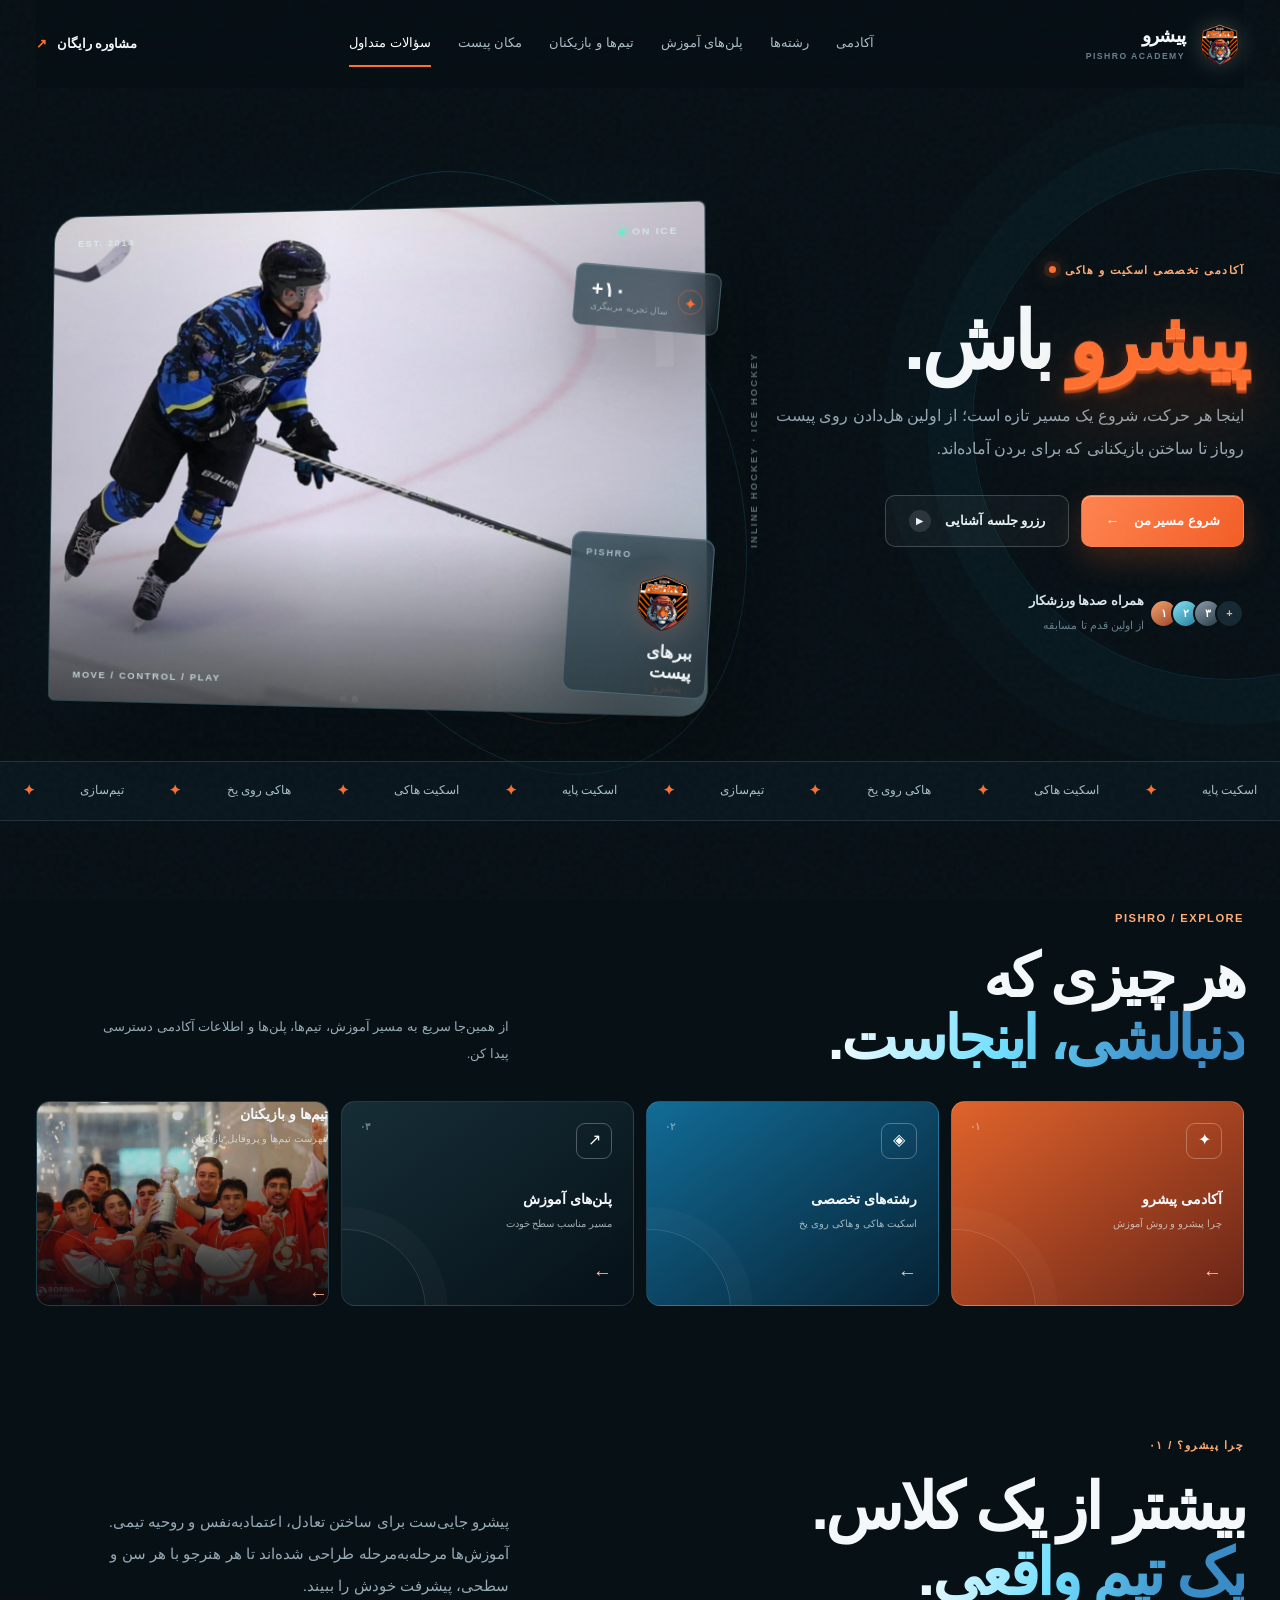
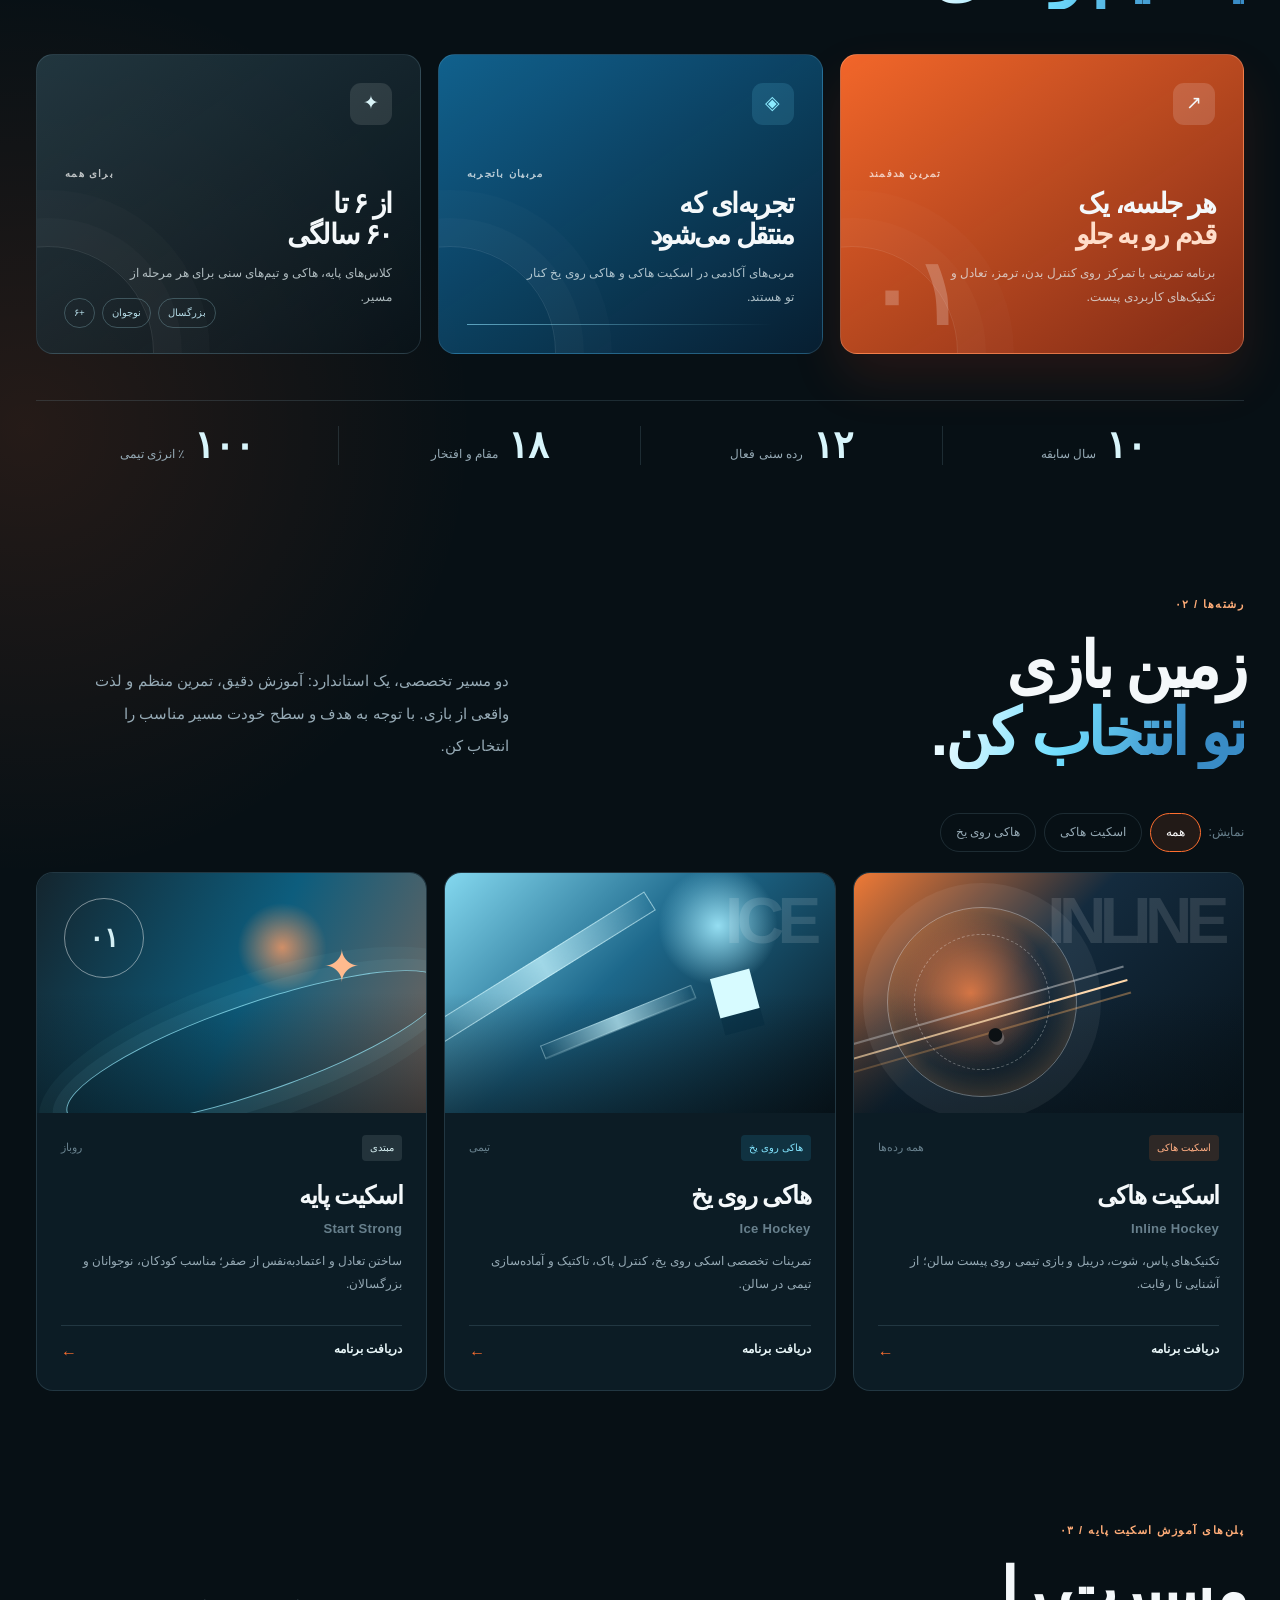
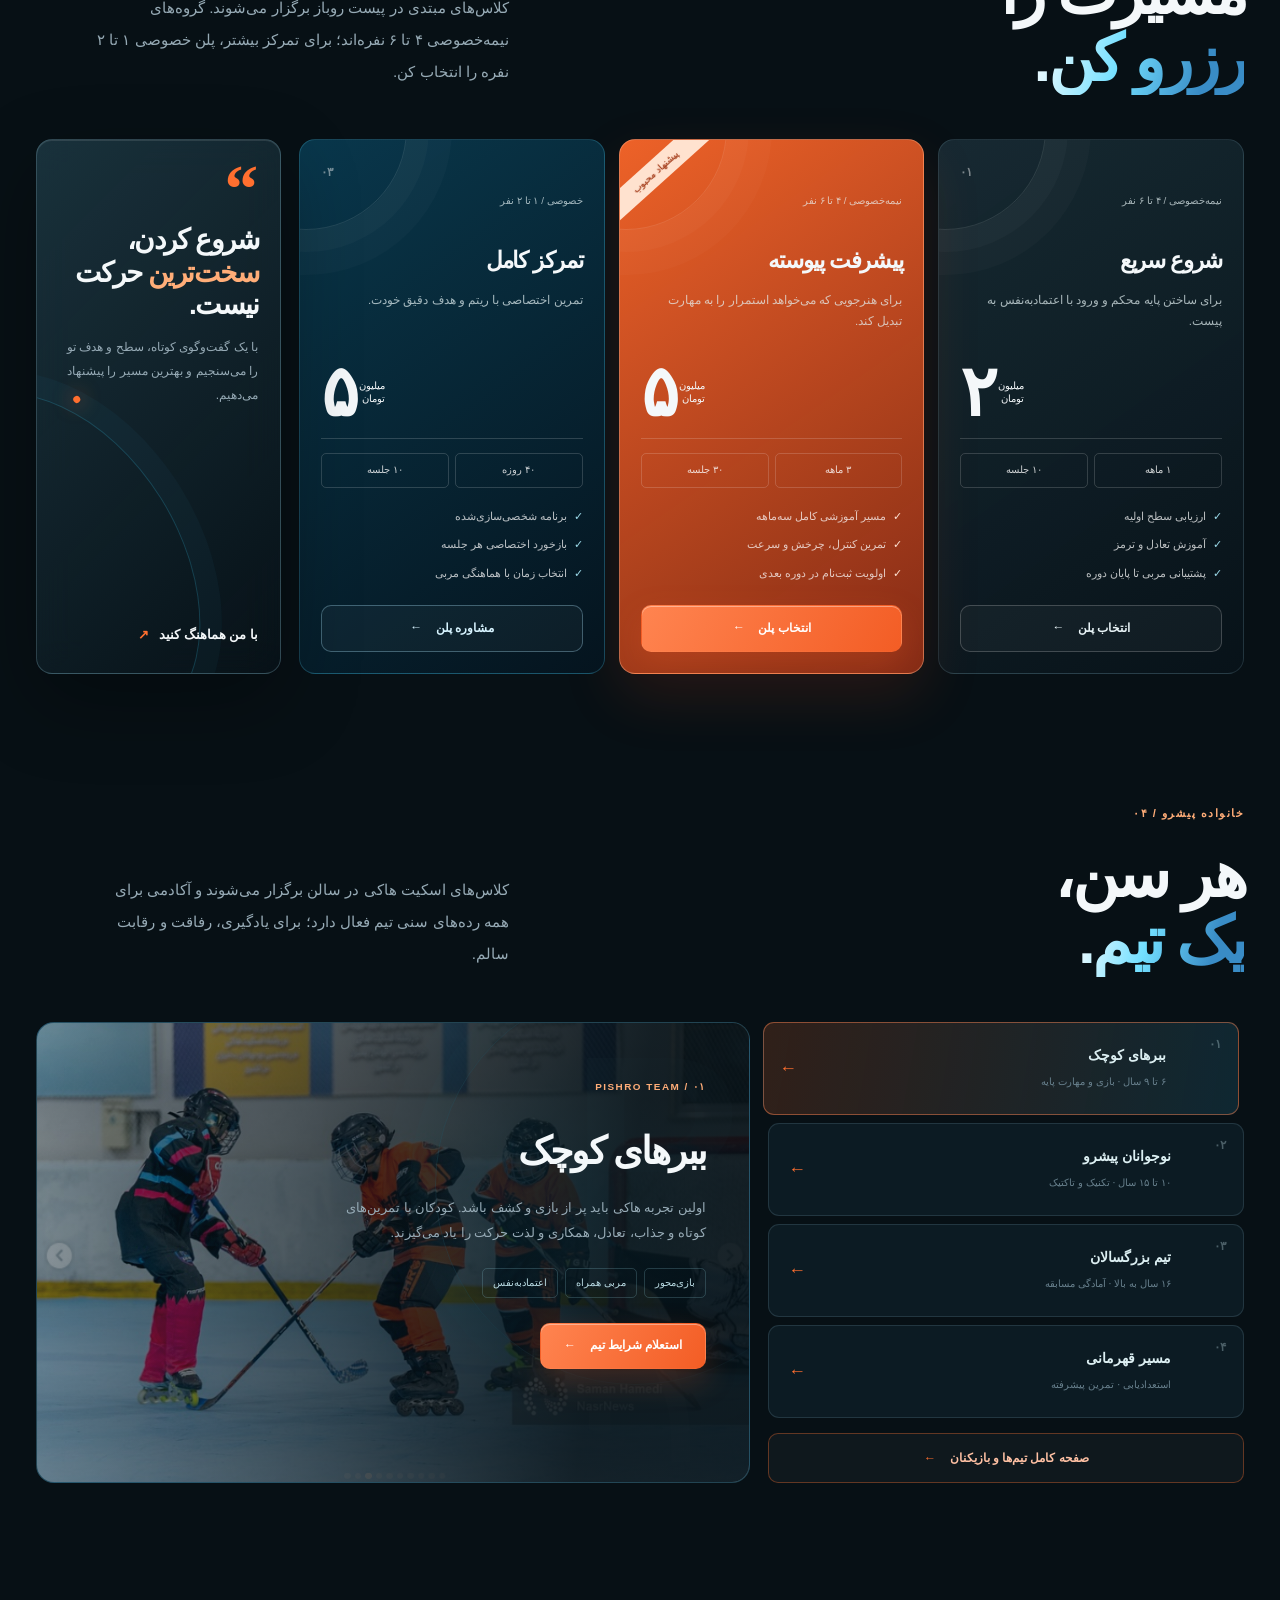
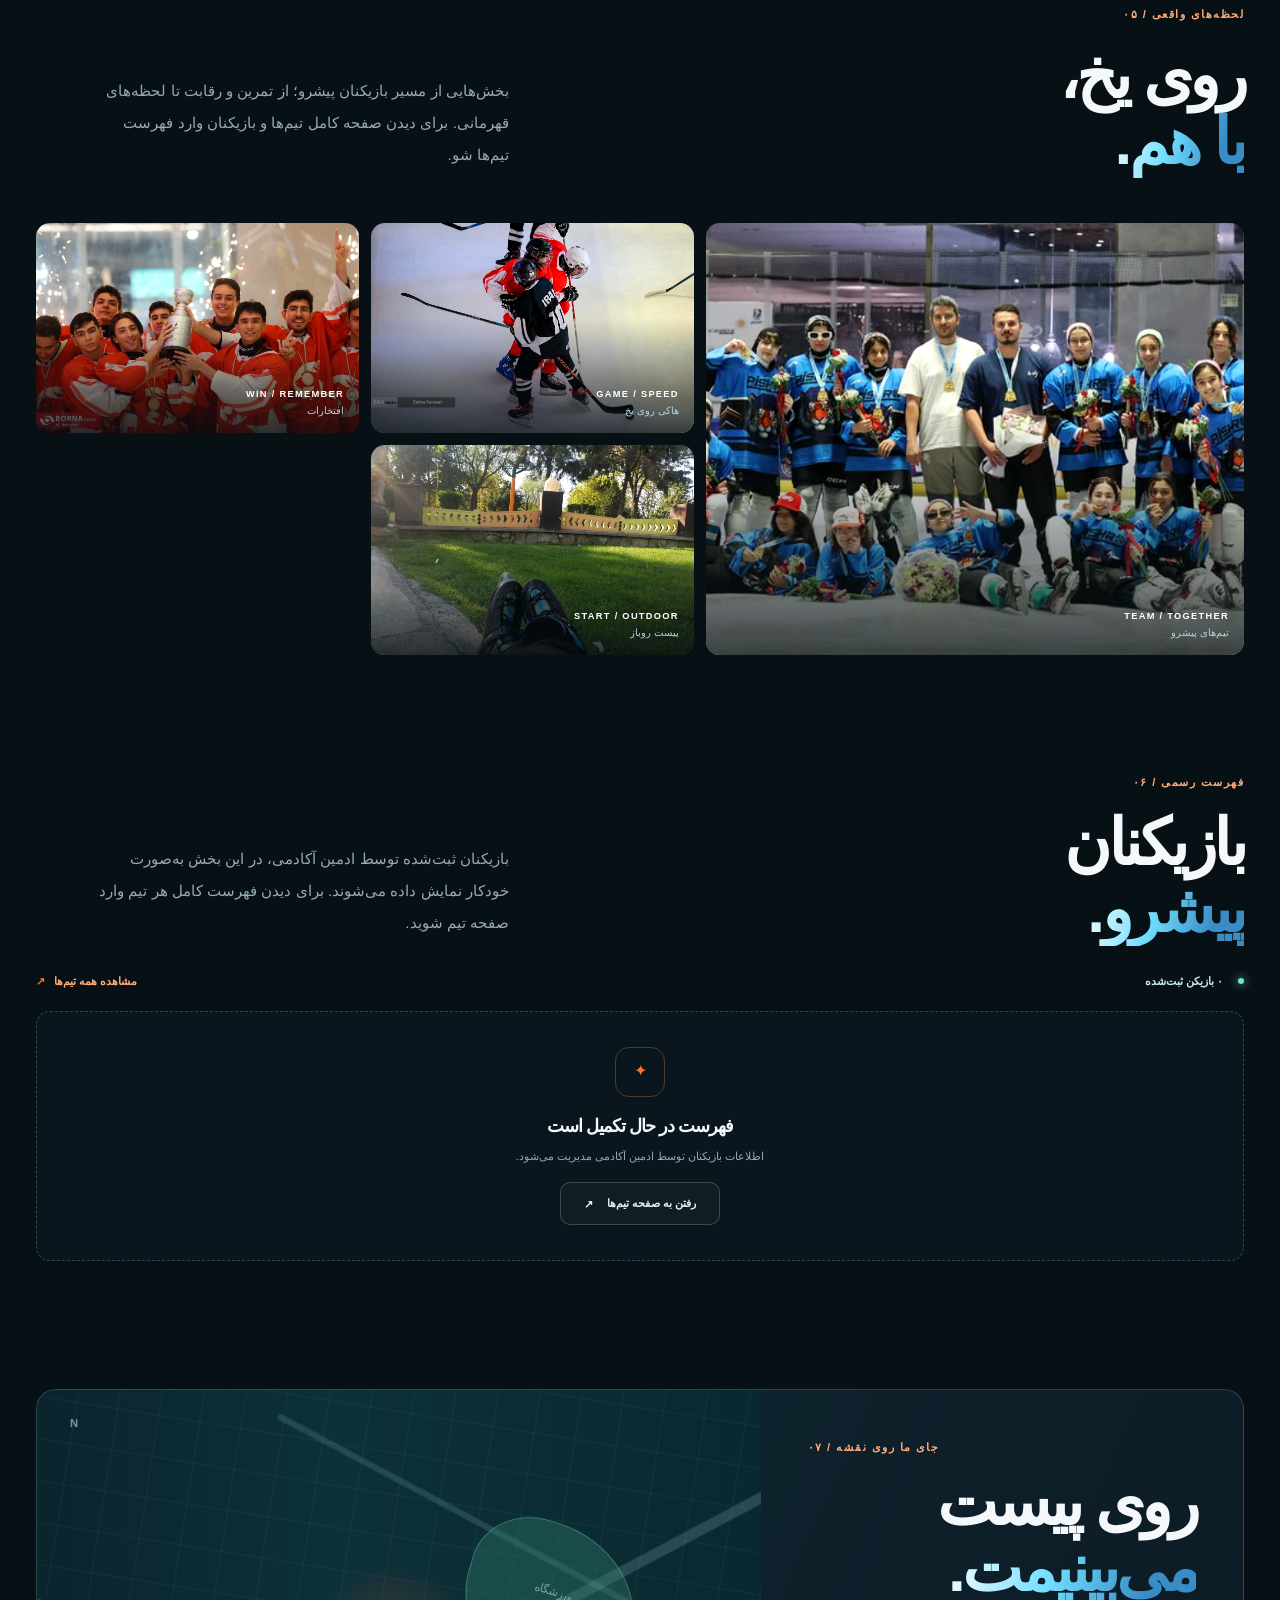
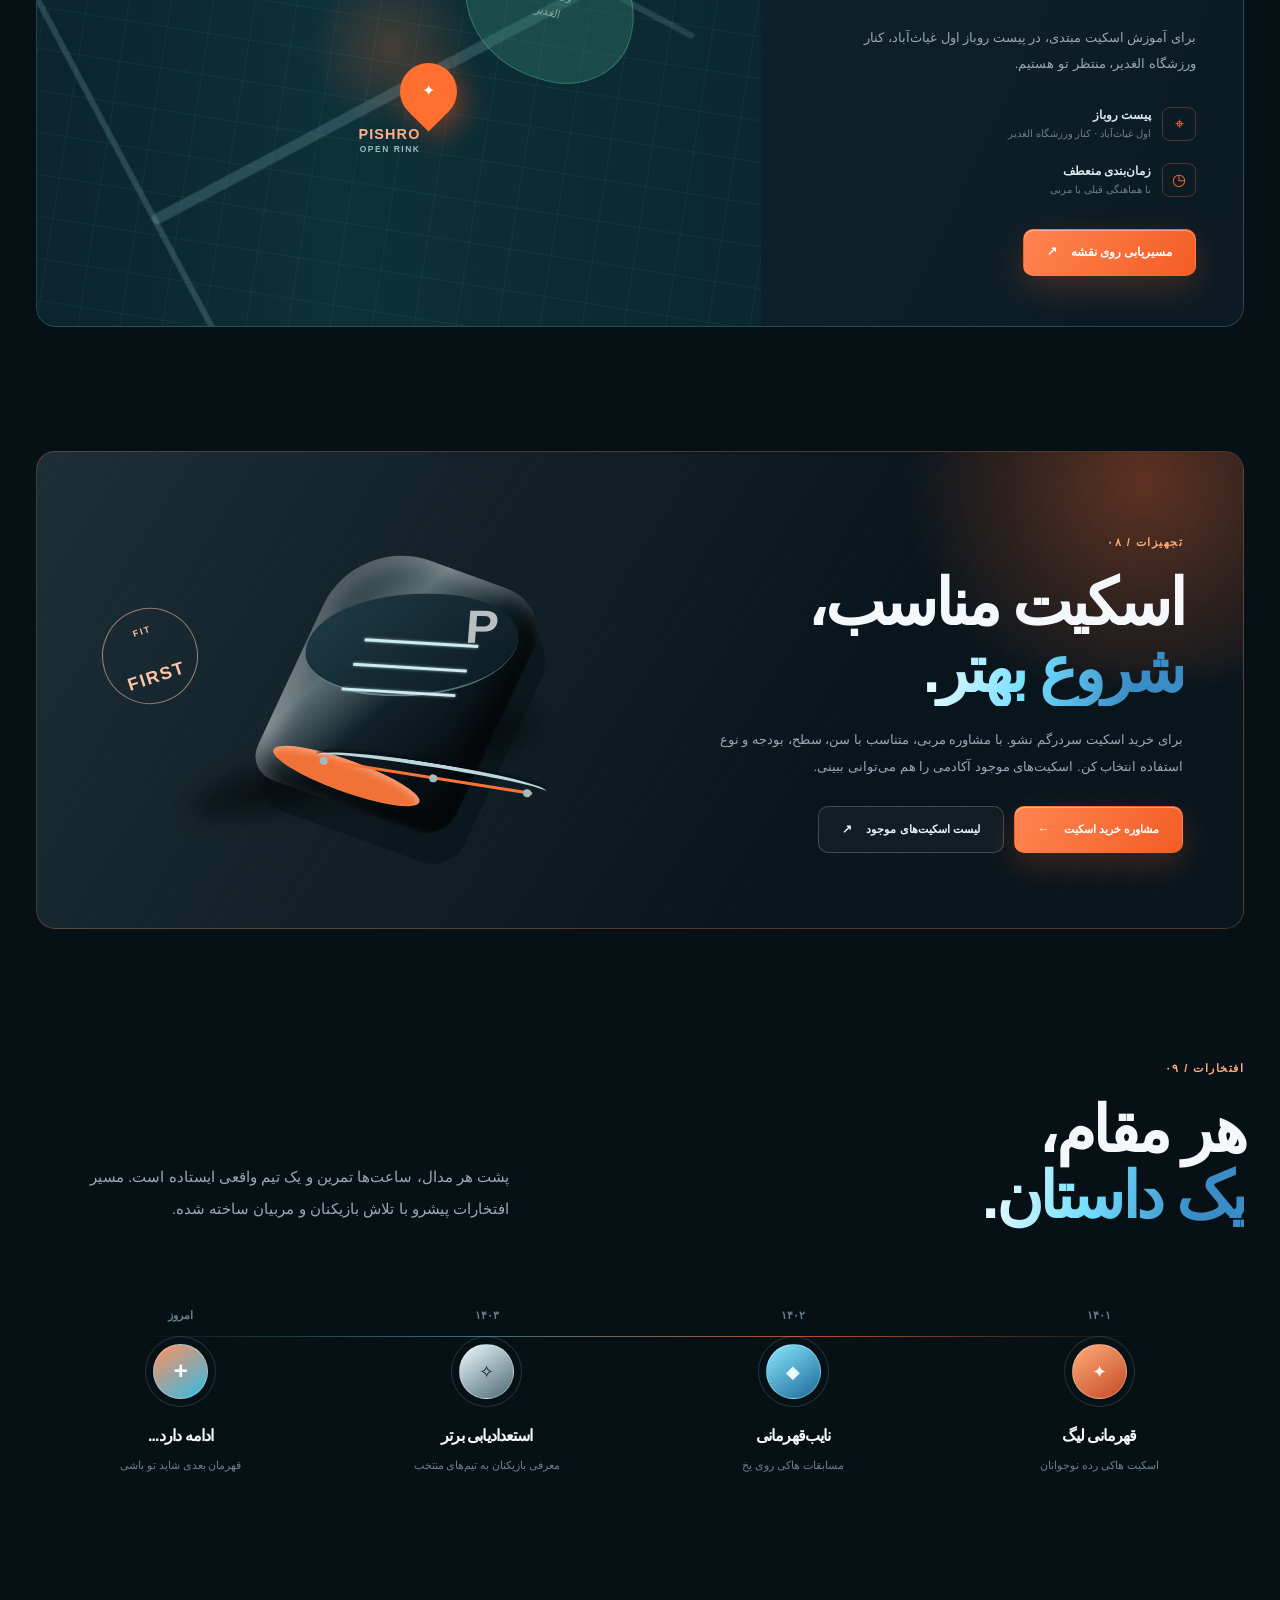
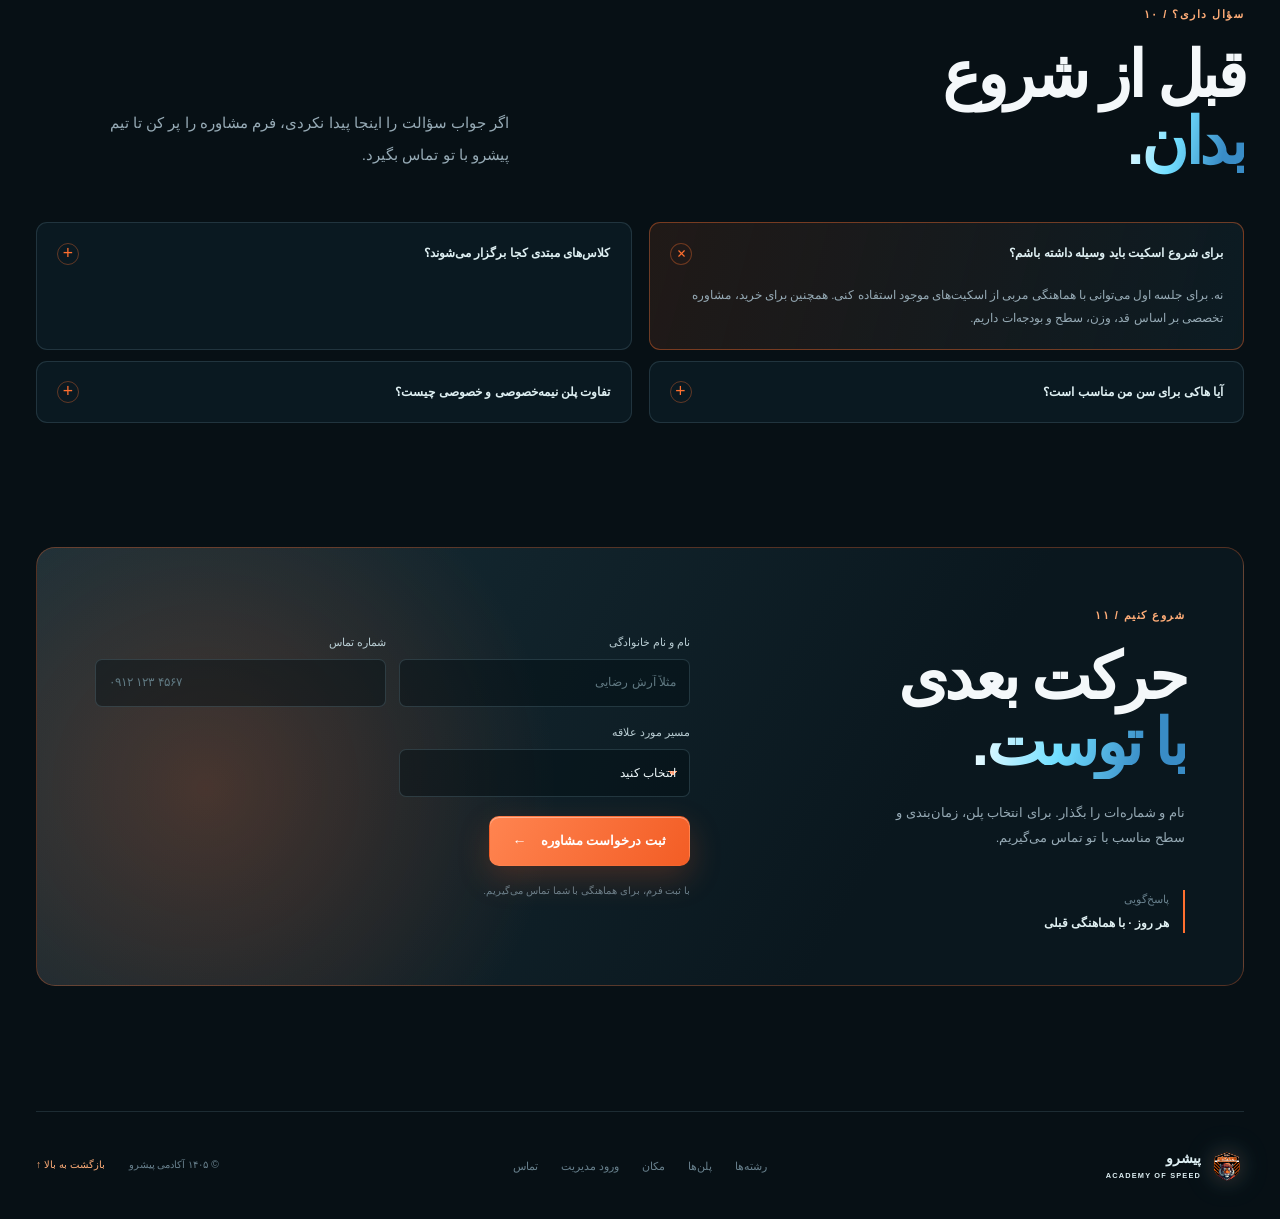
==== commit e99f8732: "Update hero slogan: 'پیشرو باش' with 3D orange styling" ====
--- a/index.html
+++ b/index.html
@@ -38,7 +38,7 @@
       <section class="hero section" id="home">
         <div class="hero-copy reveal">
           <div class="eyebrow"><span class="pulse-dot"></span> آکادمی تخصصی اسکیت و هاکی</div>
-          <h1>سرعتت را <em>بیشتر</em> کن.<br /><span>بازی را</span> زندگی کن.</h1>
+          <h1><span class="hero-word-mark">پیشرو</span> باش.</h1>
           <p class="hero-lead">اینجا هر حرکت، شروع یک مسیر تازه است؛ از اولین هل‌دادن روی پیست روباز تا ساختن بازیکنانی که برای بردن آماده‌اند.</p>
           <div class="hero-actions">
             <a class="button button-primary" href="#plans">شروع مسیر من <span>←</span></a>
--- a/styles.css
+++ b/styles.css
@@ -104,6 +104,17 @@
 .hero::before { content: ''; position: absolute; width: 510px; height: 510px; top: 80px; right: -240px; border: 1px solid rgba(57,201,255,.13); border-radius: 50%; box-shadow: 0 0 0 45px rgba(57,201,255,.025), 0 0 0 90px rgba(57,201,255,.018); pointer-events: none; }
 .hero-copy { max-width: 575px; padding-bottom: 24px; }
 .hero-copy h1 { margin: 20px 0 19px; font-size: clamp(3.6rem, 6.2vw, 6.9rem); line-height: .98; font-weight: 900; }
+.hero-word-mark { display: inline-block; color: var(--orange); text-shadow:
+  0 1px 0 #ff8a4a,
+  0 2px 0 #e85d22,
+  0 3px 0 #cc4d1c,
+  0 4px 0 #b84318,
+  0 5px 0 #a03914,
+  0 6px 12px rgba(204, 77, 28, 0.4),
+  0 12px 24px rgba(0, 0, 0, 0.3),
+  0 20px 40px rgba(0, 0, 0, 0.2);
+  transform: perspective(600px) rotateX(8deg) rotateY(-3deg);
+  filter: drop-shadow(0 20px 35px rgba(255, 111, 47, 0.25)); }
 .hero-lead { max-width: 510px; color: var(--muted); font-size: 1rem; line-height: 2.05; margin-bottom: 30px; }
 .hero-actions { display: flex; align-items: center; flex-wrap: wrap; gap: 12px; }
 .hero-proof { display: flex; align-items: center; gap: 12px; margin-top: 43px; color: #d9e9ed; }
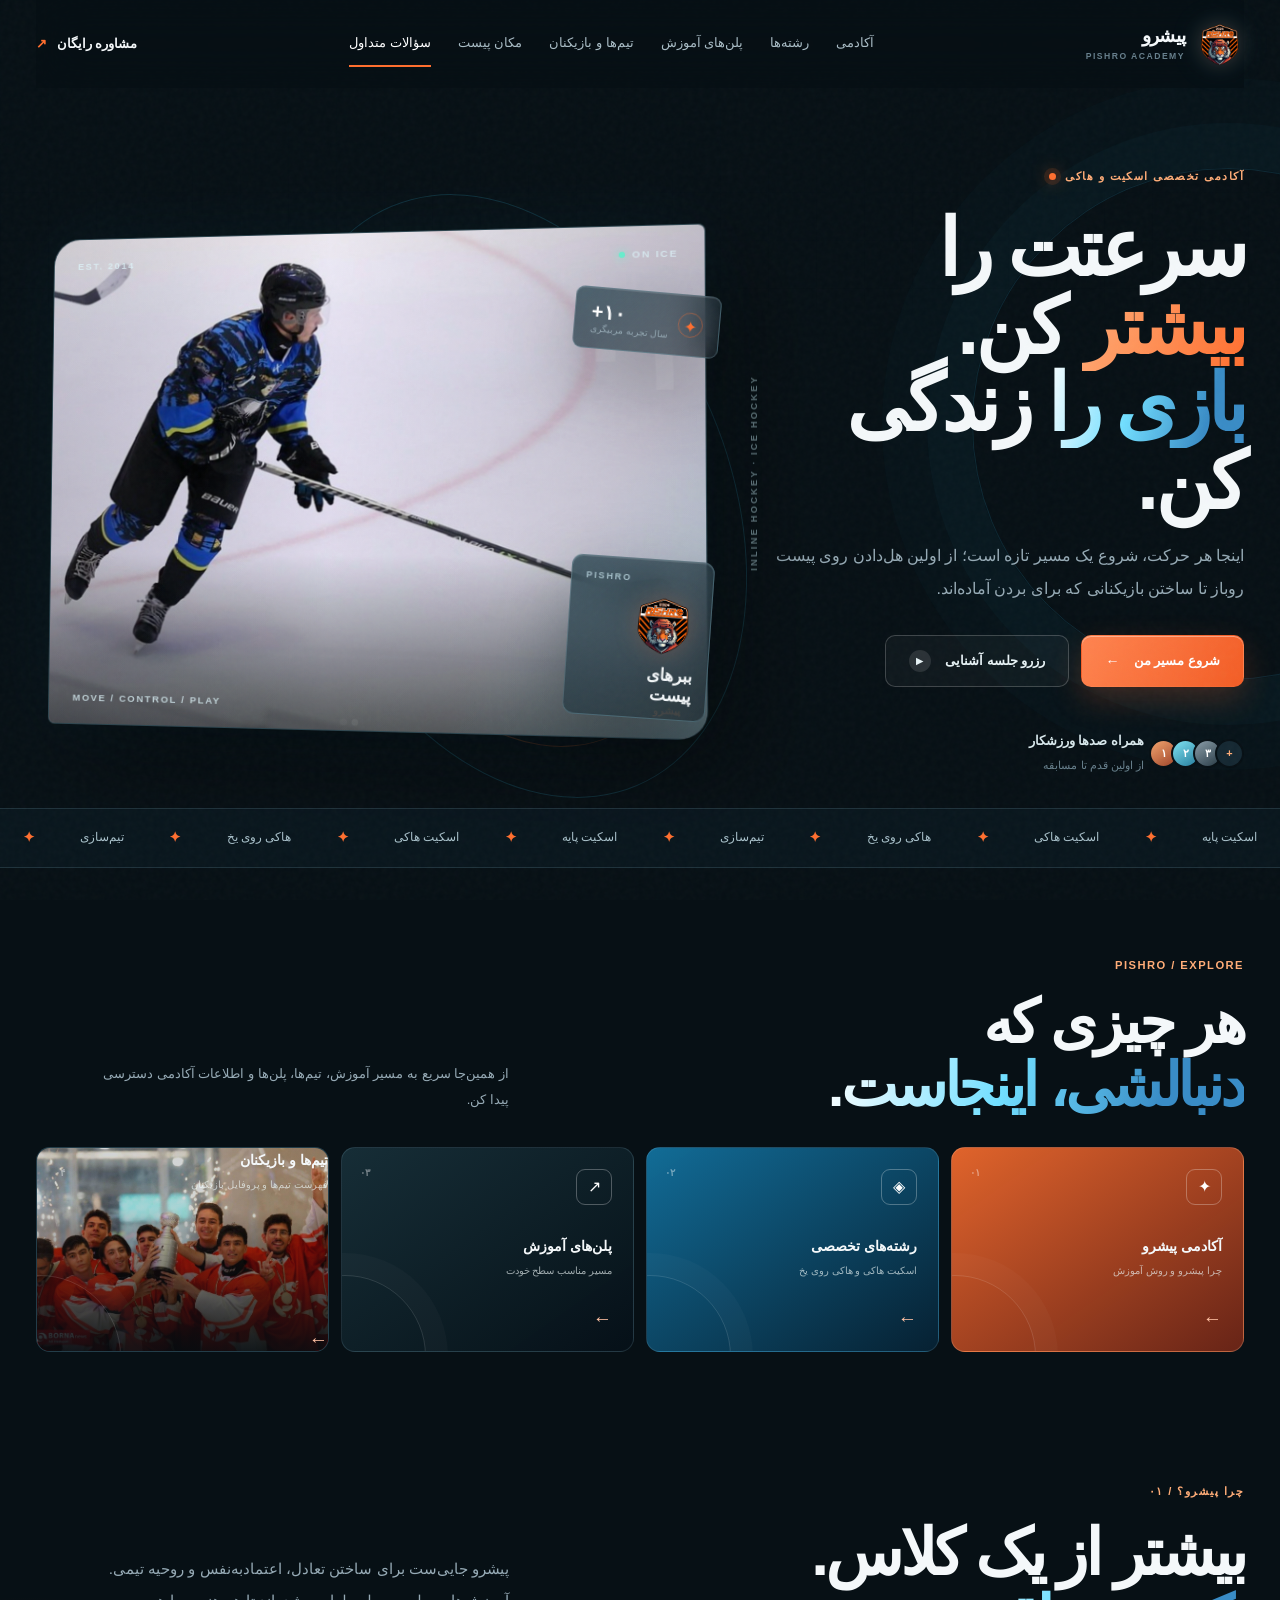
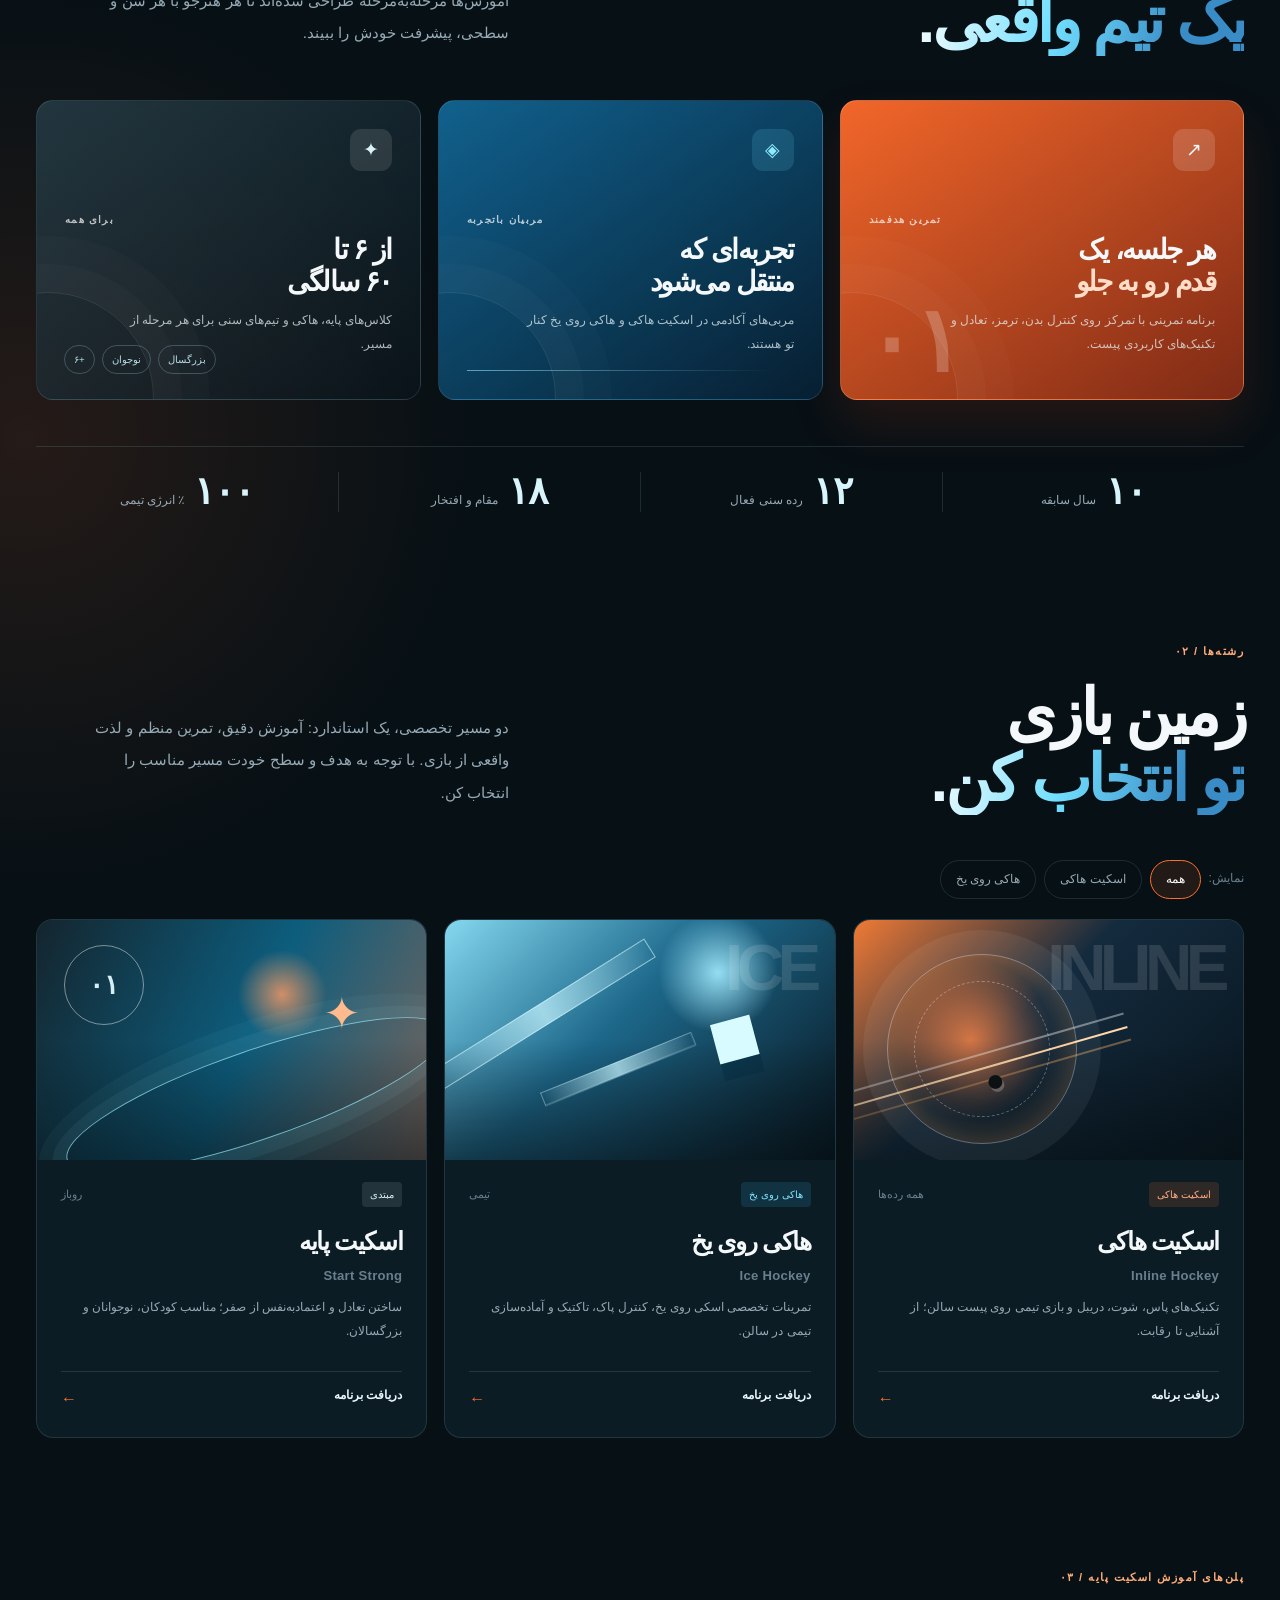
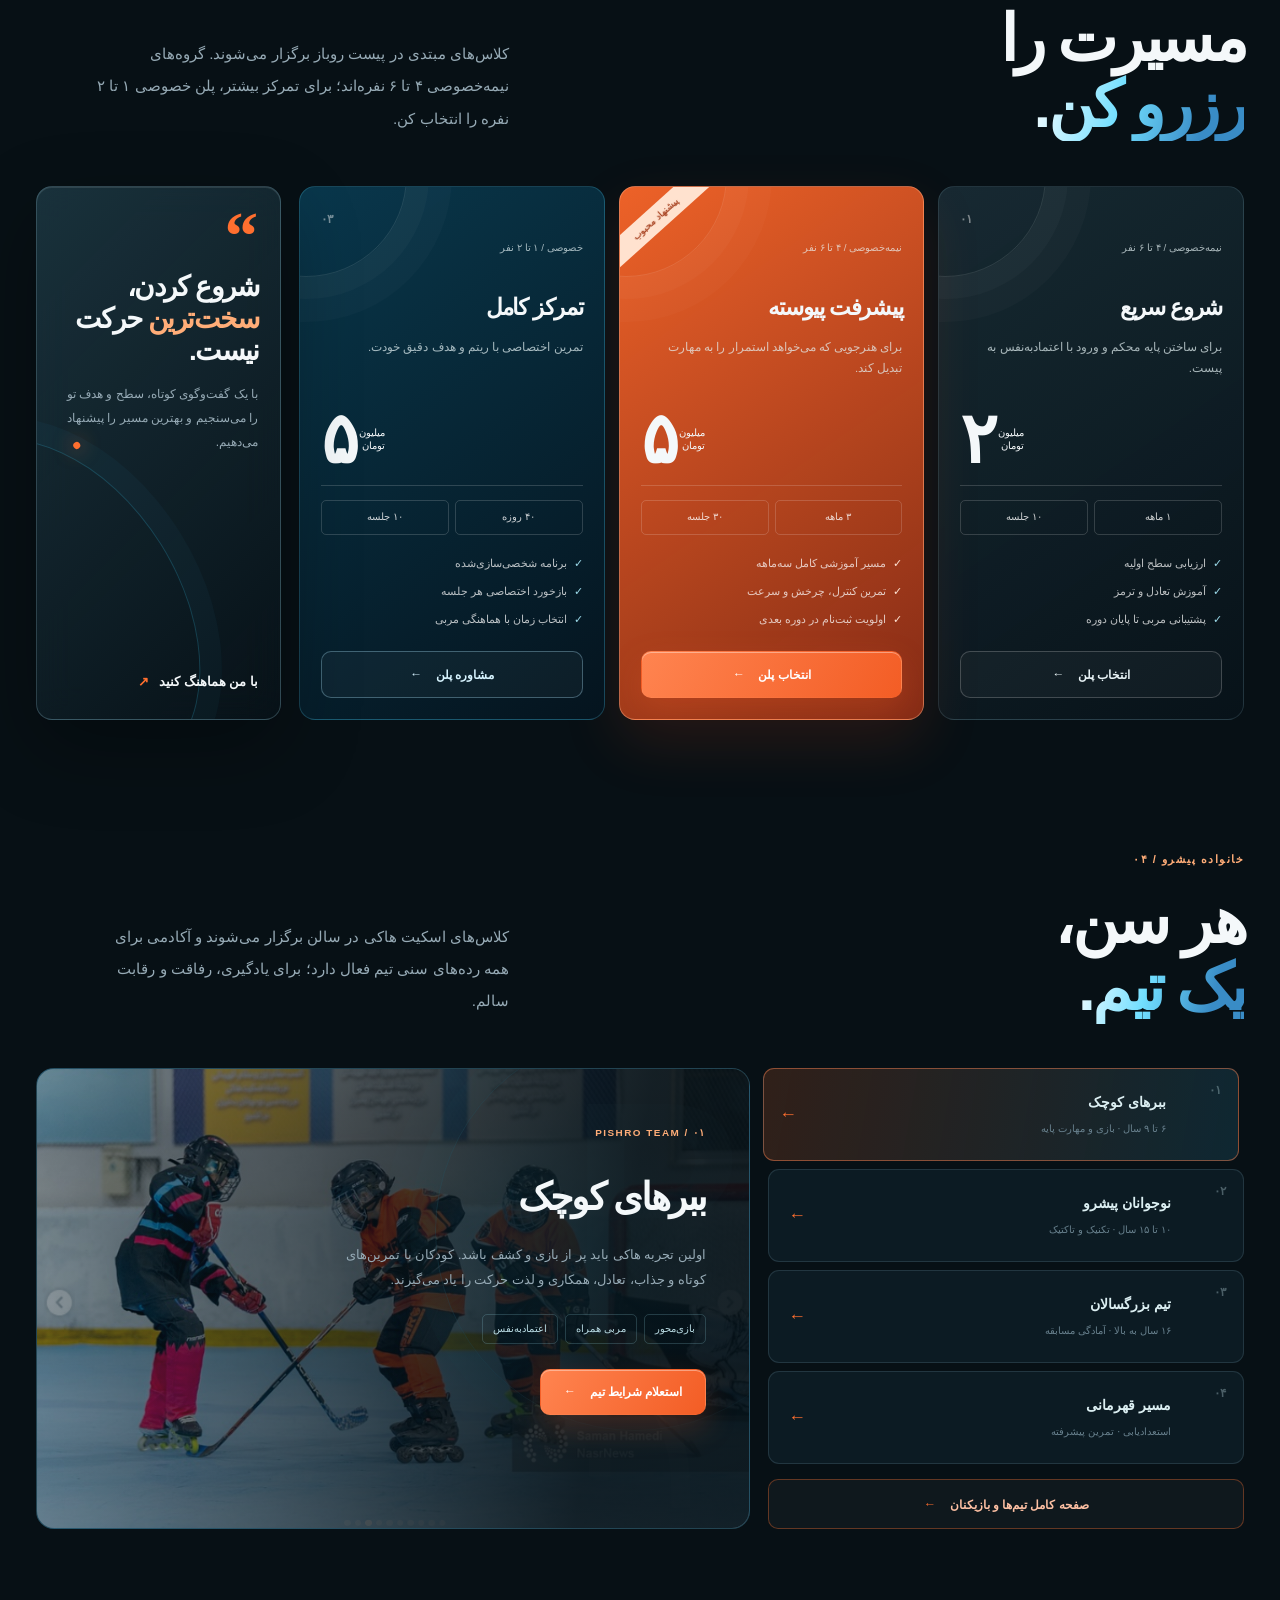
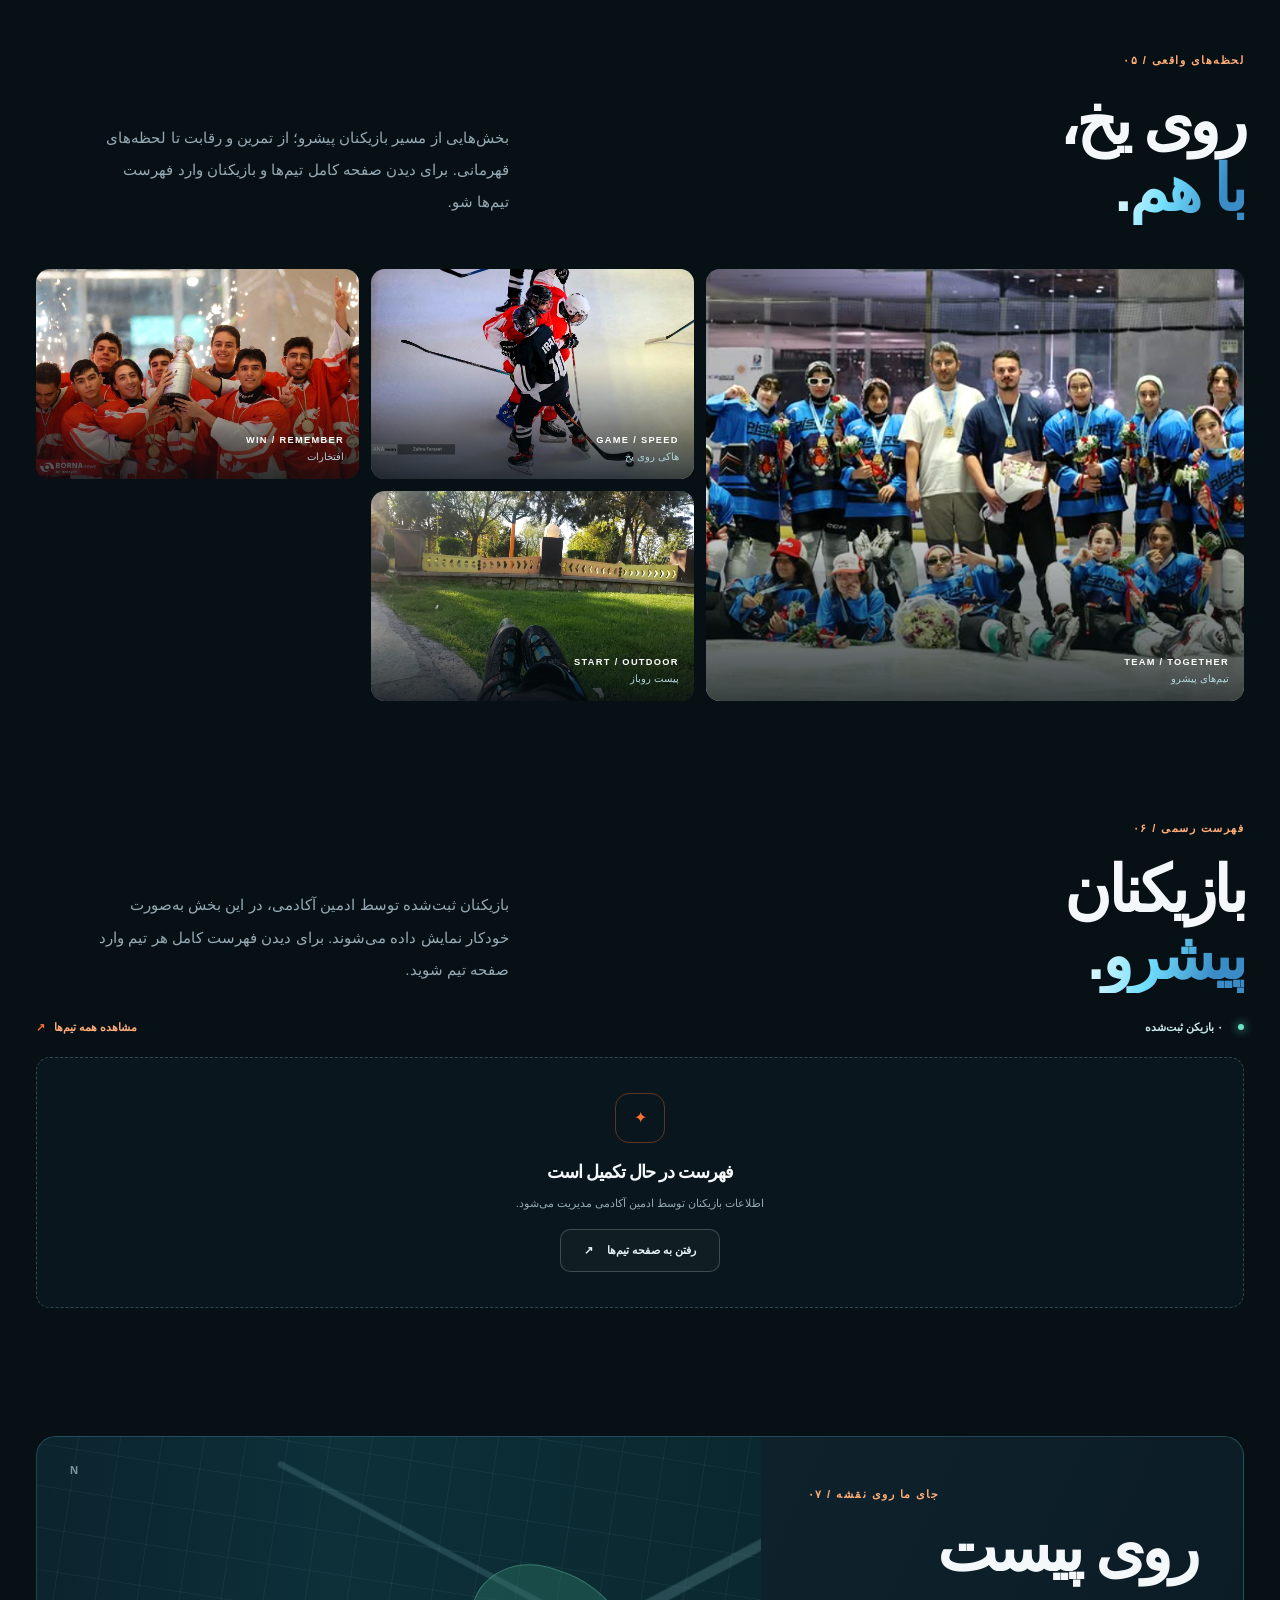
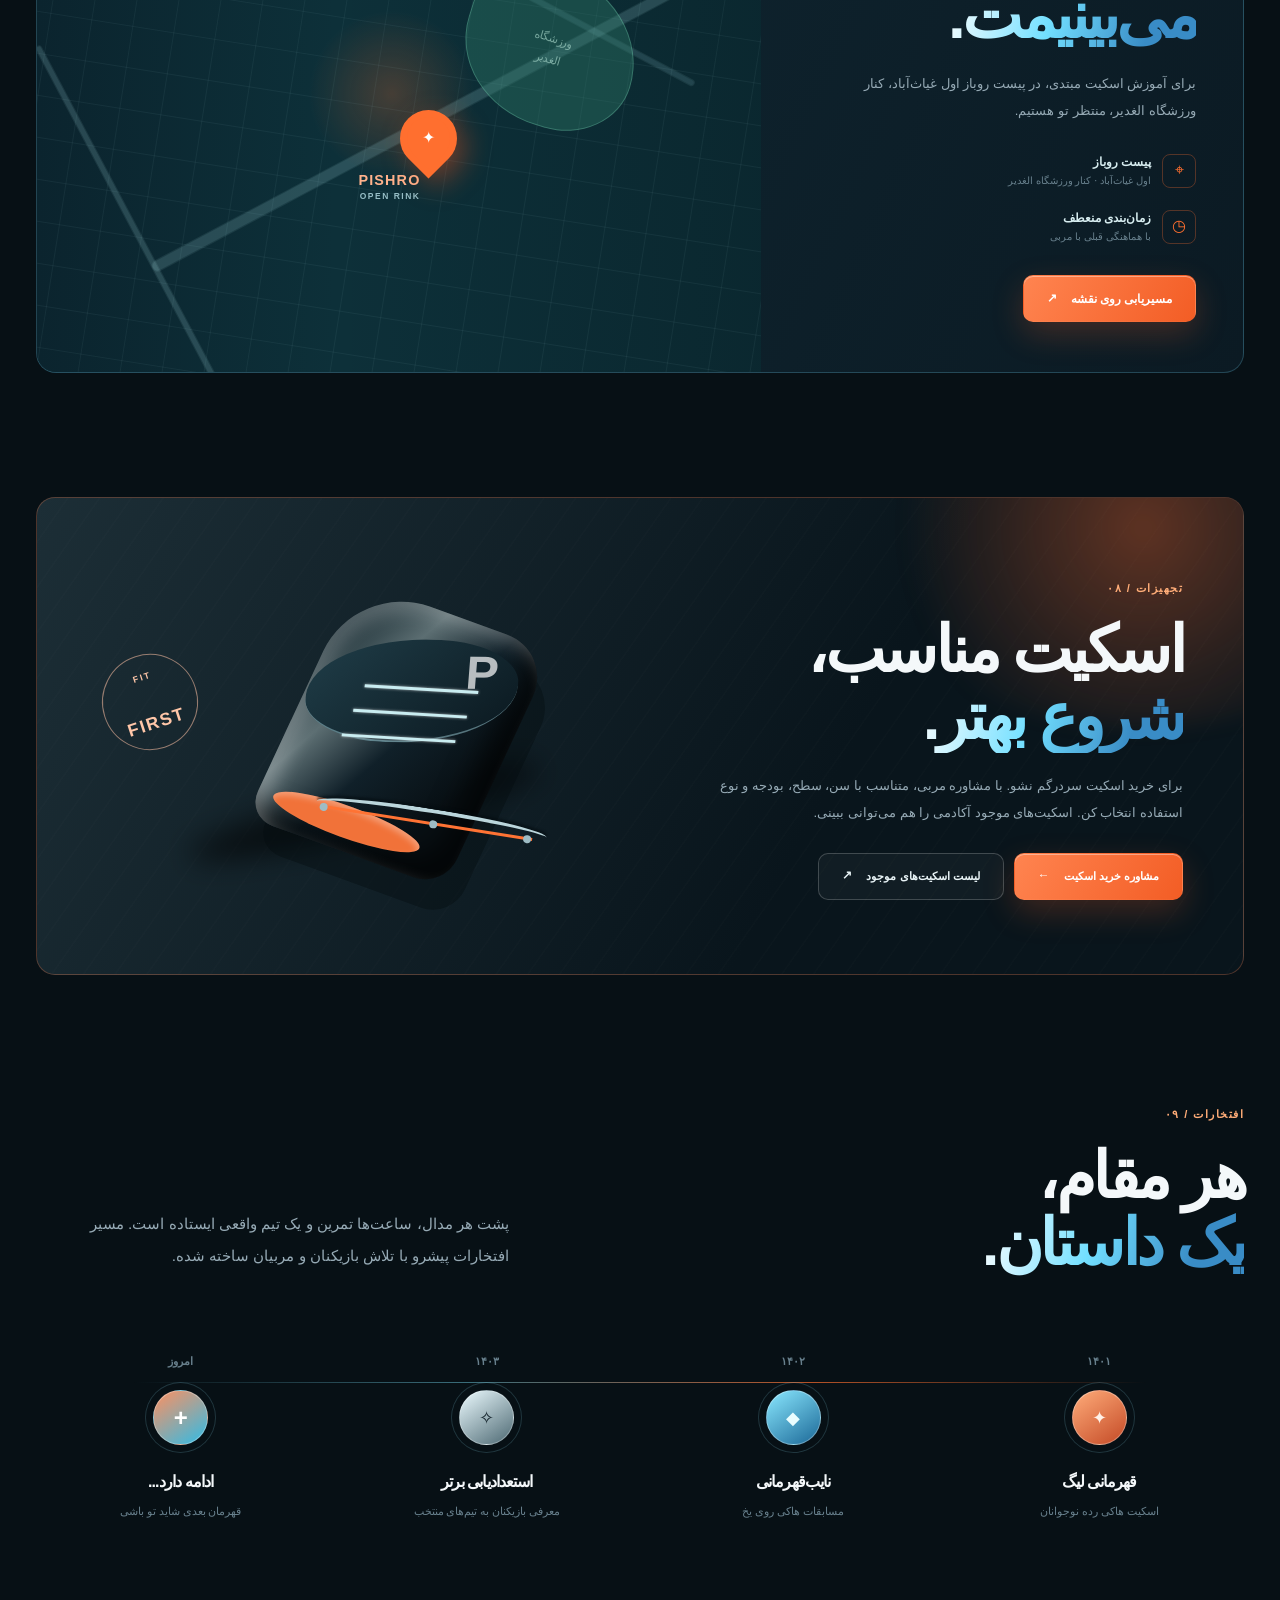
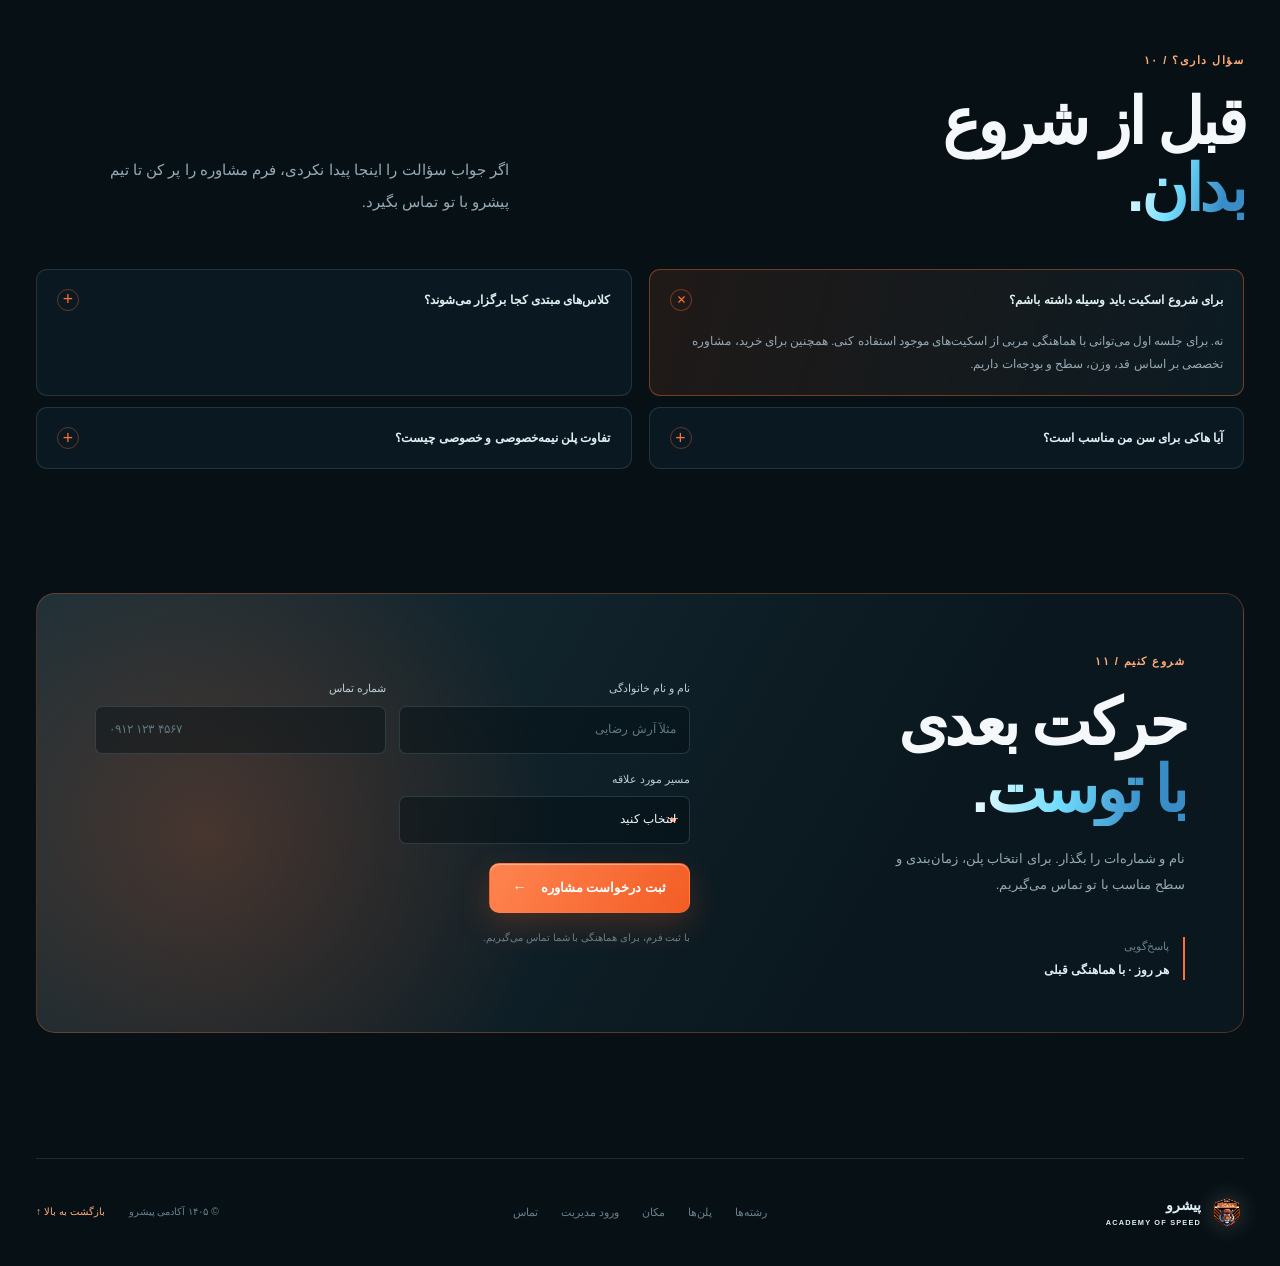
==== commit 0a7c0f08: "Update Pishro Academy website with new features and API" ====
--- a/index.html
+++ b/index.html
@@ -38,7 +38,7 @@
       <section class="hero section" id="home">
         <div class="hero-copy reveal">
           <div class="eyebrow"><span class="pulse-dot"></span> آکادمی تخصصی اسکیت و هاکی</div>
-          <h1><span class="hero-word-mark">پیشرو</span> باش.</h1>
+          <h1>سرعتت را <em>بیشتر</em> کن.<br /><span>بازی را</span> زندگی کن.</h1>
           <p class="hero-lead">اینجا هر حرکت، شروع یک مسیر تازه است؛ از اولین هل‌دادن روی پیست روباز تا ساختن بازیکنانی که برای بردن آماده‌اند.</p>
           <div class="hero-actions">
             <a class="button button-primary" href="#plans">شروع مسیر من <span>←</span></a>
@@ -184,6 +184,7 @@
   <div class="modal-backdrop" id="consultModal" aria-hidden="true"><div class="modal" role="dialog" aria-modal="true" aria-labelledby="modalTitle"><button class="modal-close" data-close-modal aria-label="بستن">×</button><div class="modal-mark">✦</div><div class="eyebrow">PISHRO / START HERE</div><h2 id="modalTitle">مسیر مناسب تو<br /><span>از اینجا شروع می‌شود.</span></h2><p>اطلاعاتت را ثبت کن تا برای هماهنگی جلسه و انتخاب بهترین برنامه با تو تماس بگیریم.</p><form id="modalForm"><label>نام<input type="text" name="modalName" placeholder="نام شما" required /></label><label>شماره تماس<input type="tel" name="modalPhone" placeholder="۰۹۱۲ ۱۲۳ ۴۵۶۷" required /></label><label>درخواست شما<select name="modalPlan" id="modalPlan"><option>مشاوره رایگان</option><option>جلسه آشنایی</option><option>پلن ۱ — شروع سریع</option><option>پلن ۲ — پیشرفت پیوسته</option><option>پلن خصوصی — تمرکز کامل</option><option>کلاس اسکیت هاکی</option><option>کلاس هاکی روی یخ</option><option>مشاوره خرید اسکیت</option><option>تیم‌های سنی</option></select></label><button class="button button-primary" type="submit">ثبت درخواست <span>←</span></button></form></div></div>
   <div class="toast" id="toast" role="status"><span>✓</span><div><b>درخواستت ثبت شد</b><small>به‌زودی با تو تماس می‌گیریم.</small></div></div>
 
+  <script src="api-client.js"></script>
   <script src="app.js"></script>
 </body>
 </html>
--- a/styles.css
+++ b/styles.css
@@ -104,17 +104,6 @@
 .hero::before { content: ''; position: absolute; width: 510px; height: 510px; top: 80px; right: -240px; border: 1px solid rgba(57,201,255,.13); border-radius: 50%; box-shadow: 0 0 0 45px rgba(57,201,255,.025), 0 0 0 90px rgba(57,201,255,.018); pointer-events: none; }
 .hero-copy { max-width: 575px; padding-bottom: 24px; }
 .hero-copy h1 { margin: 20px 0 19px; font-size: clamp(3.6rem, 6.2vw, 6.9rem); line-height: .98; font-weight: 900; }
-.hero-word-mark { display: inline-block; color: var(--orange); text-shadow:
-  0 1px 0 #ff8a4a,
-  0 2px 0 #e85d22,
-  0 3px 0 #cc4d1c,
-  0 4px 0 #b84318,
-  0 5px 0 #a03914,
-  0 6px 12px rgba(204, 77, 28, 0.4),
-  0 12px 24px rgba(0, 0, 0, 0.3),
-  0 20px 40px rgba(0, 0, 0, 0.2);
-  transform: perspective(600px) rotateX(8deg) rotateY(-3deg);
-  filter: drop-shadow(0 20px 35px rgba(255, 111, 47, 0.25)); }
 .hero-lead { max-width: 510px; color: var(--muted); font-size: 1rem; line-height: 2.05; margin-bottom: 30px; }
 .hero-actions { display: flex; align-items: center; flex-wrap: wrap; gap: 12px; }
 .hero-proof { display: flex; align-items: center; gap: 12px; margin-top: 43px; color: #d9e9ed; }
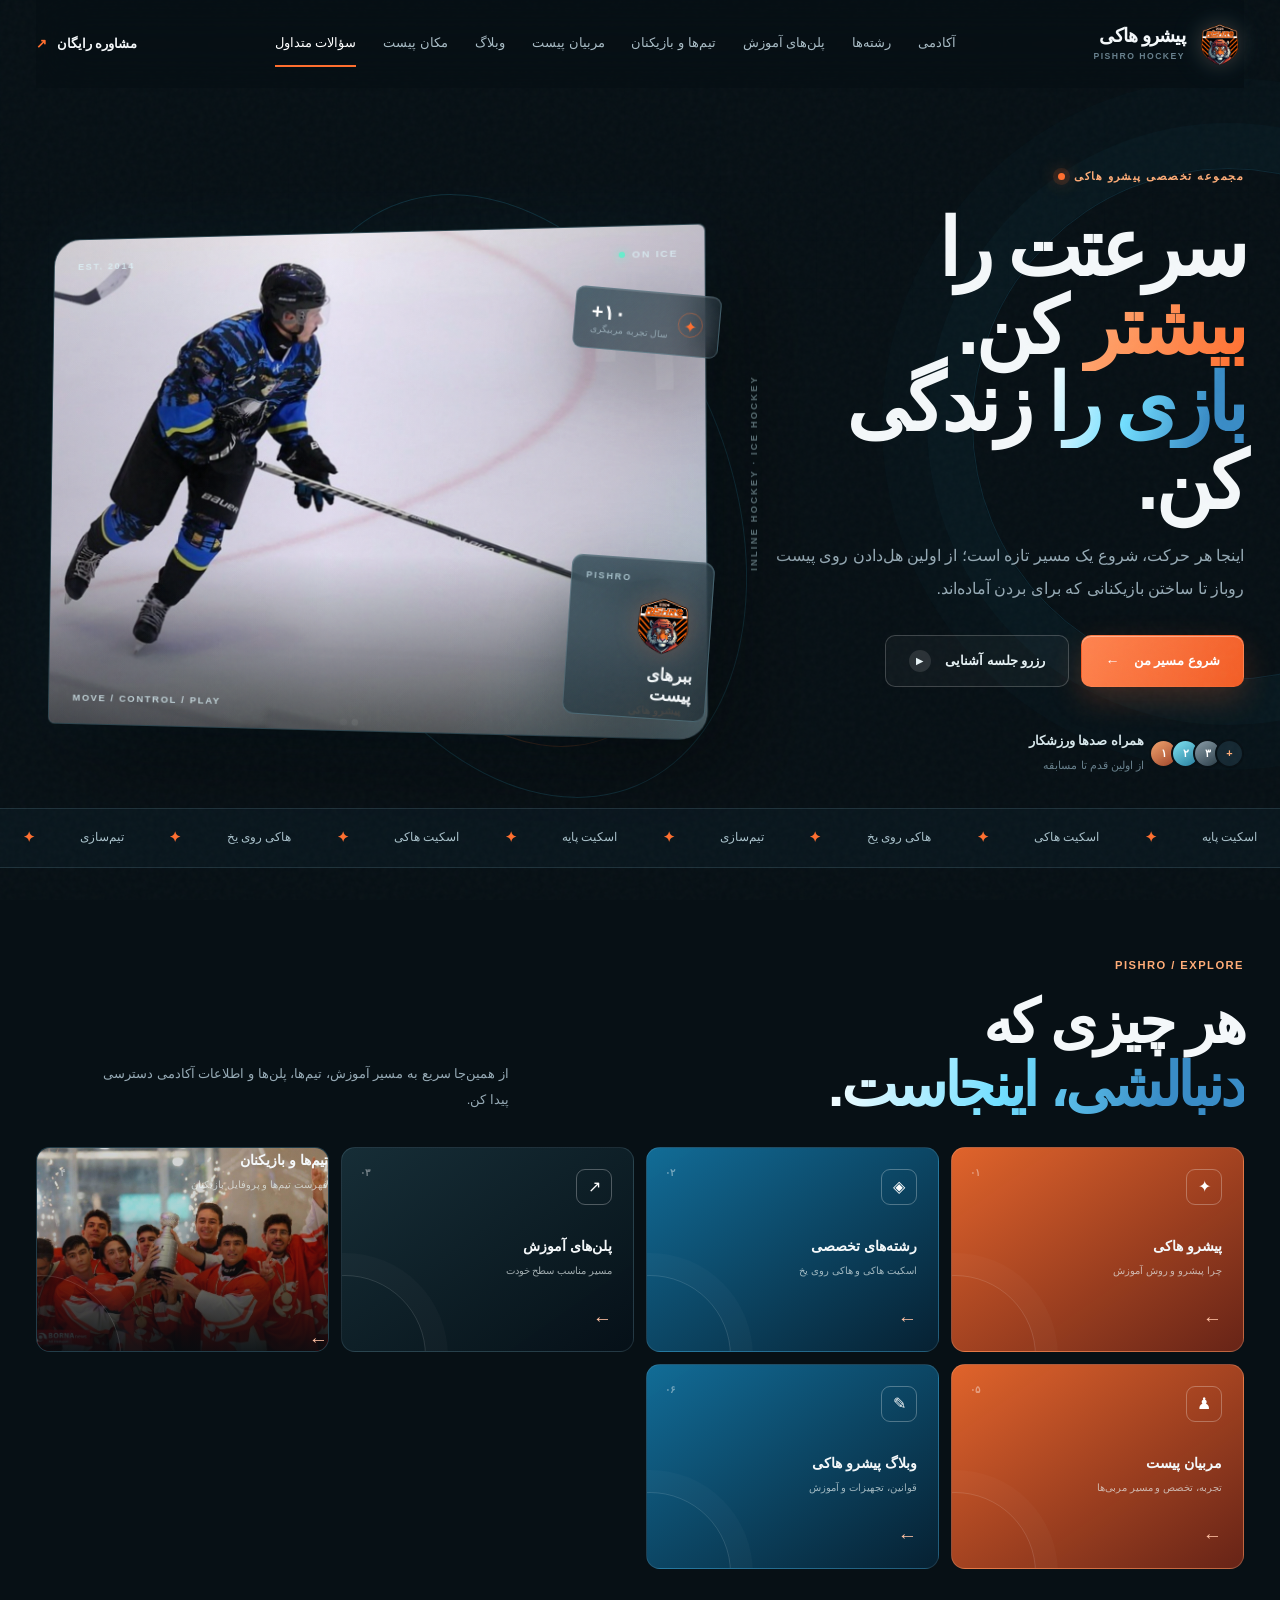
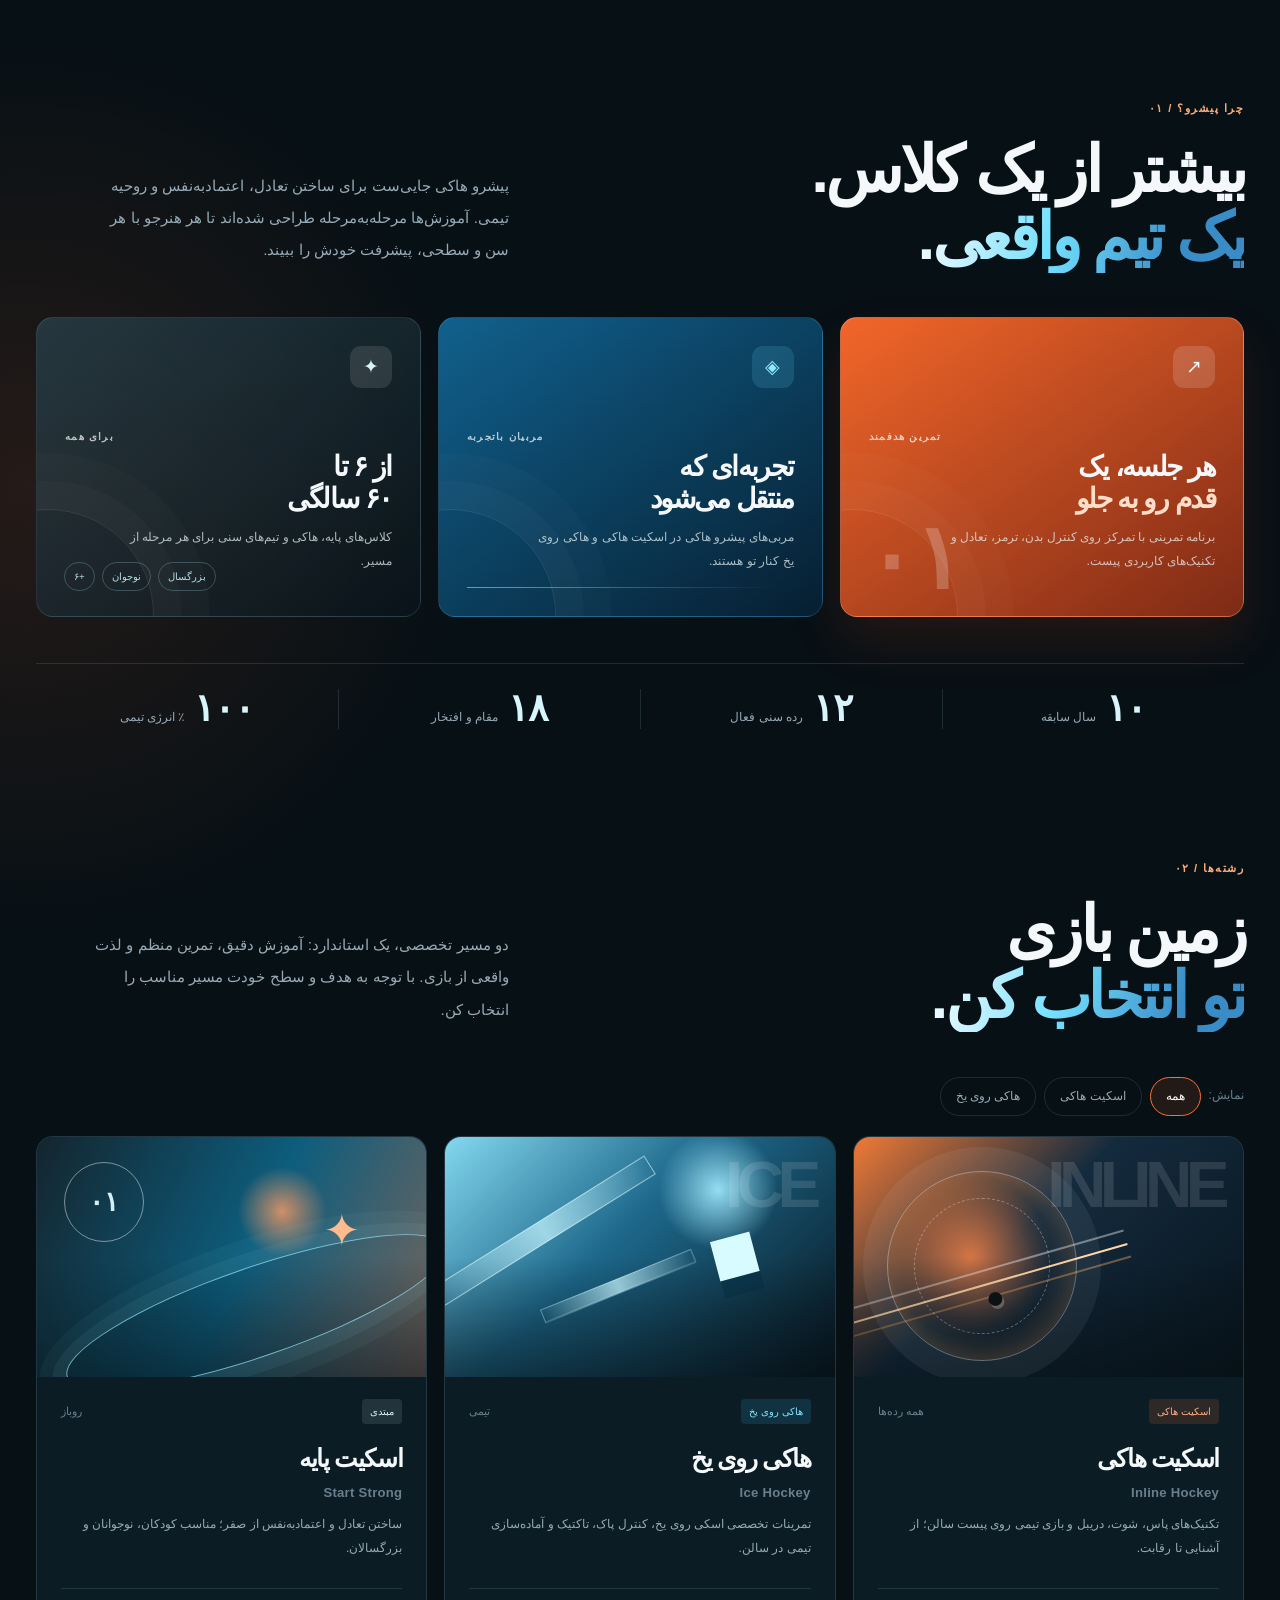
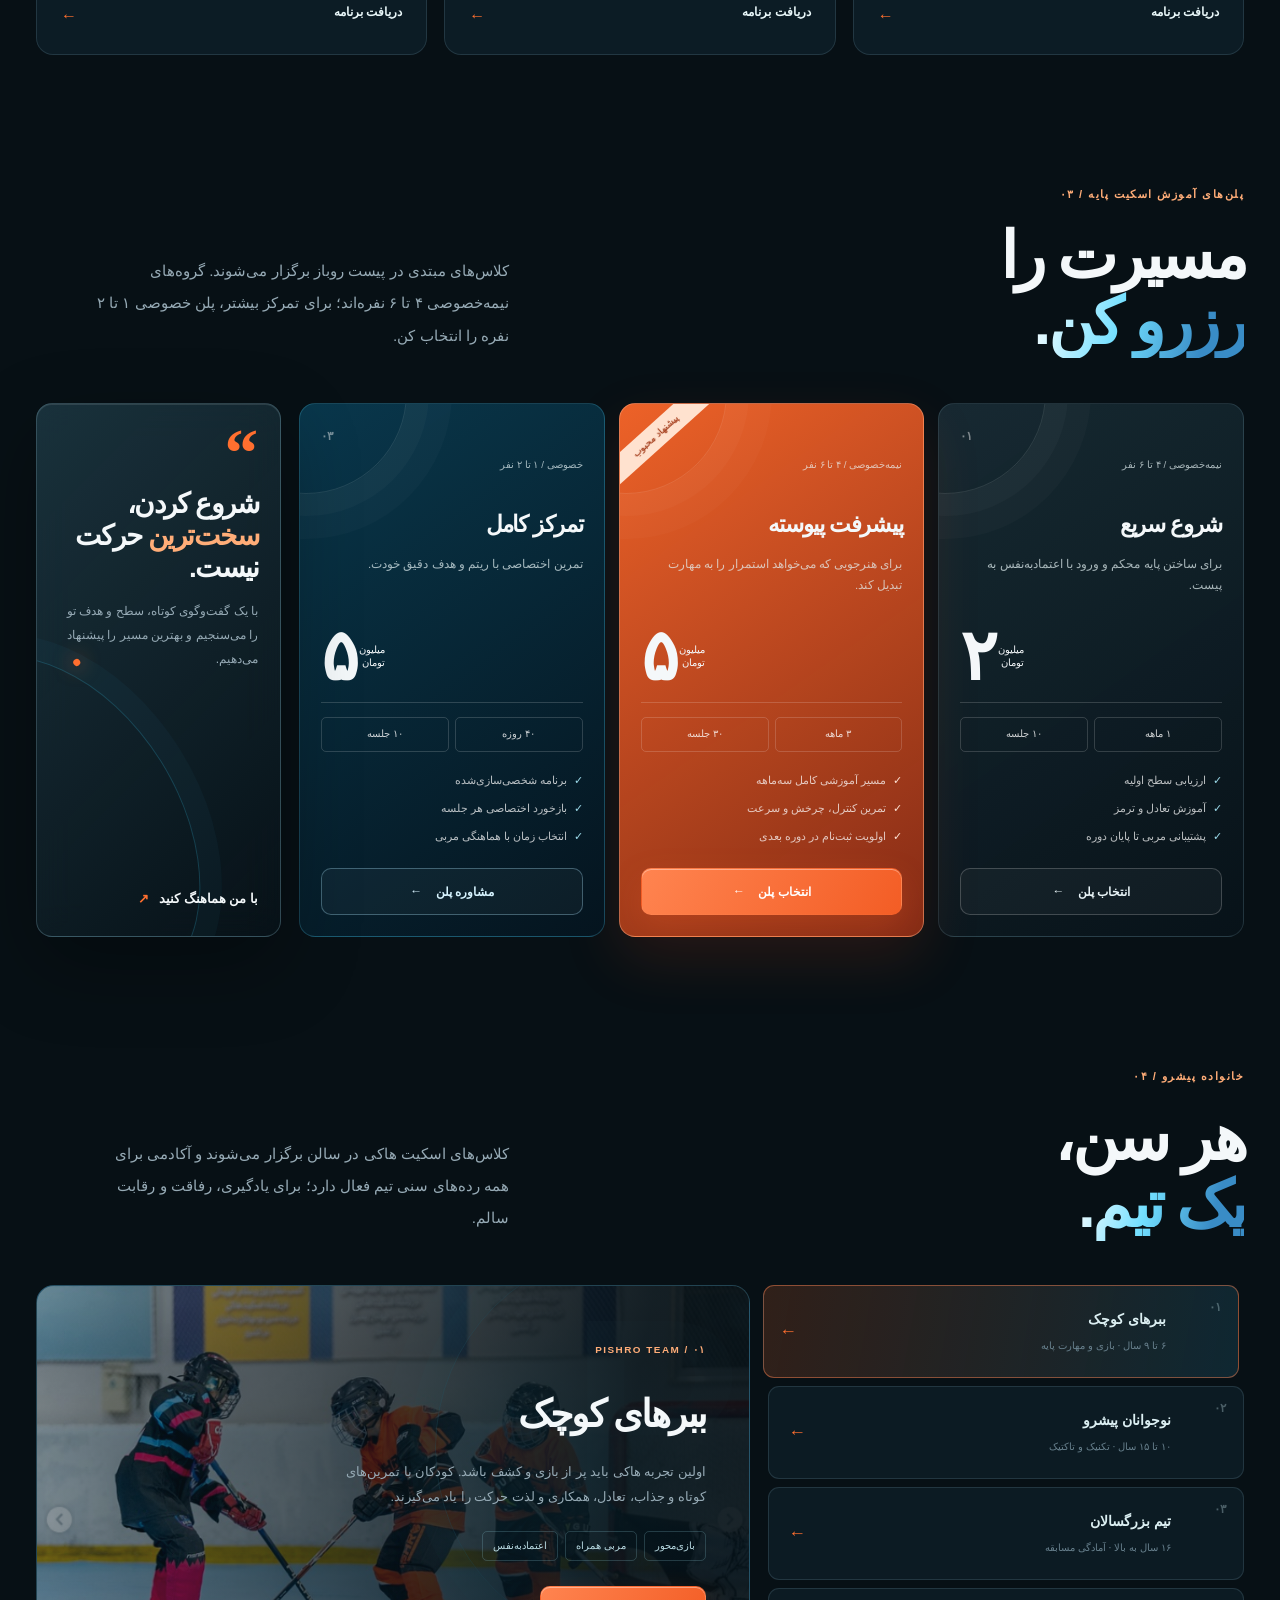
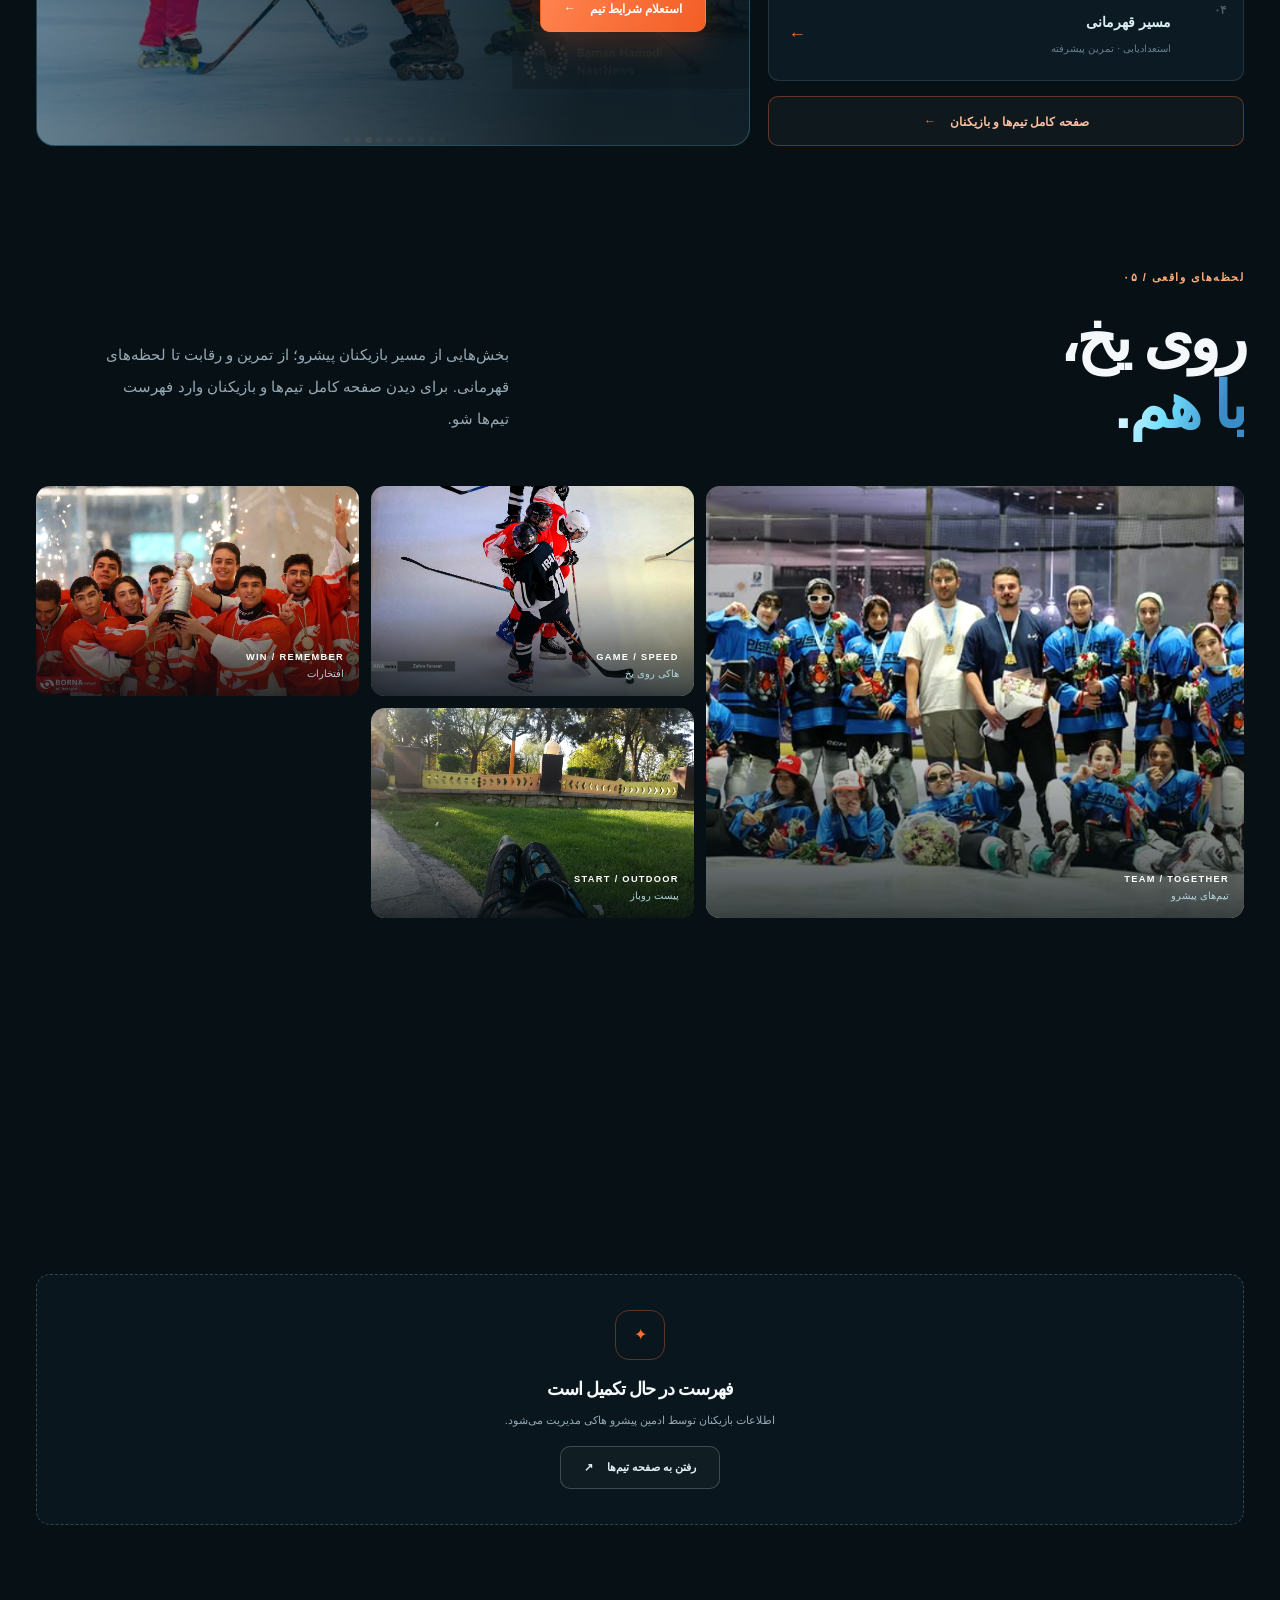
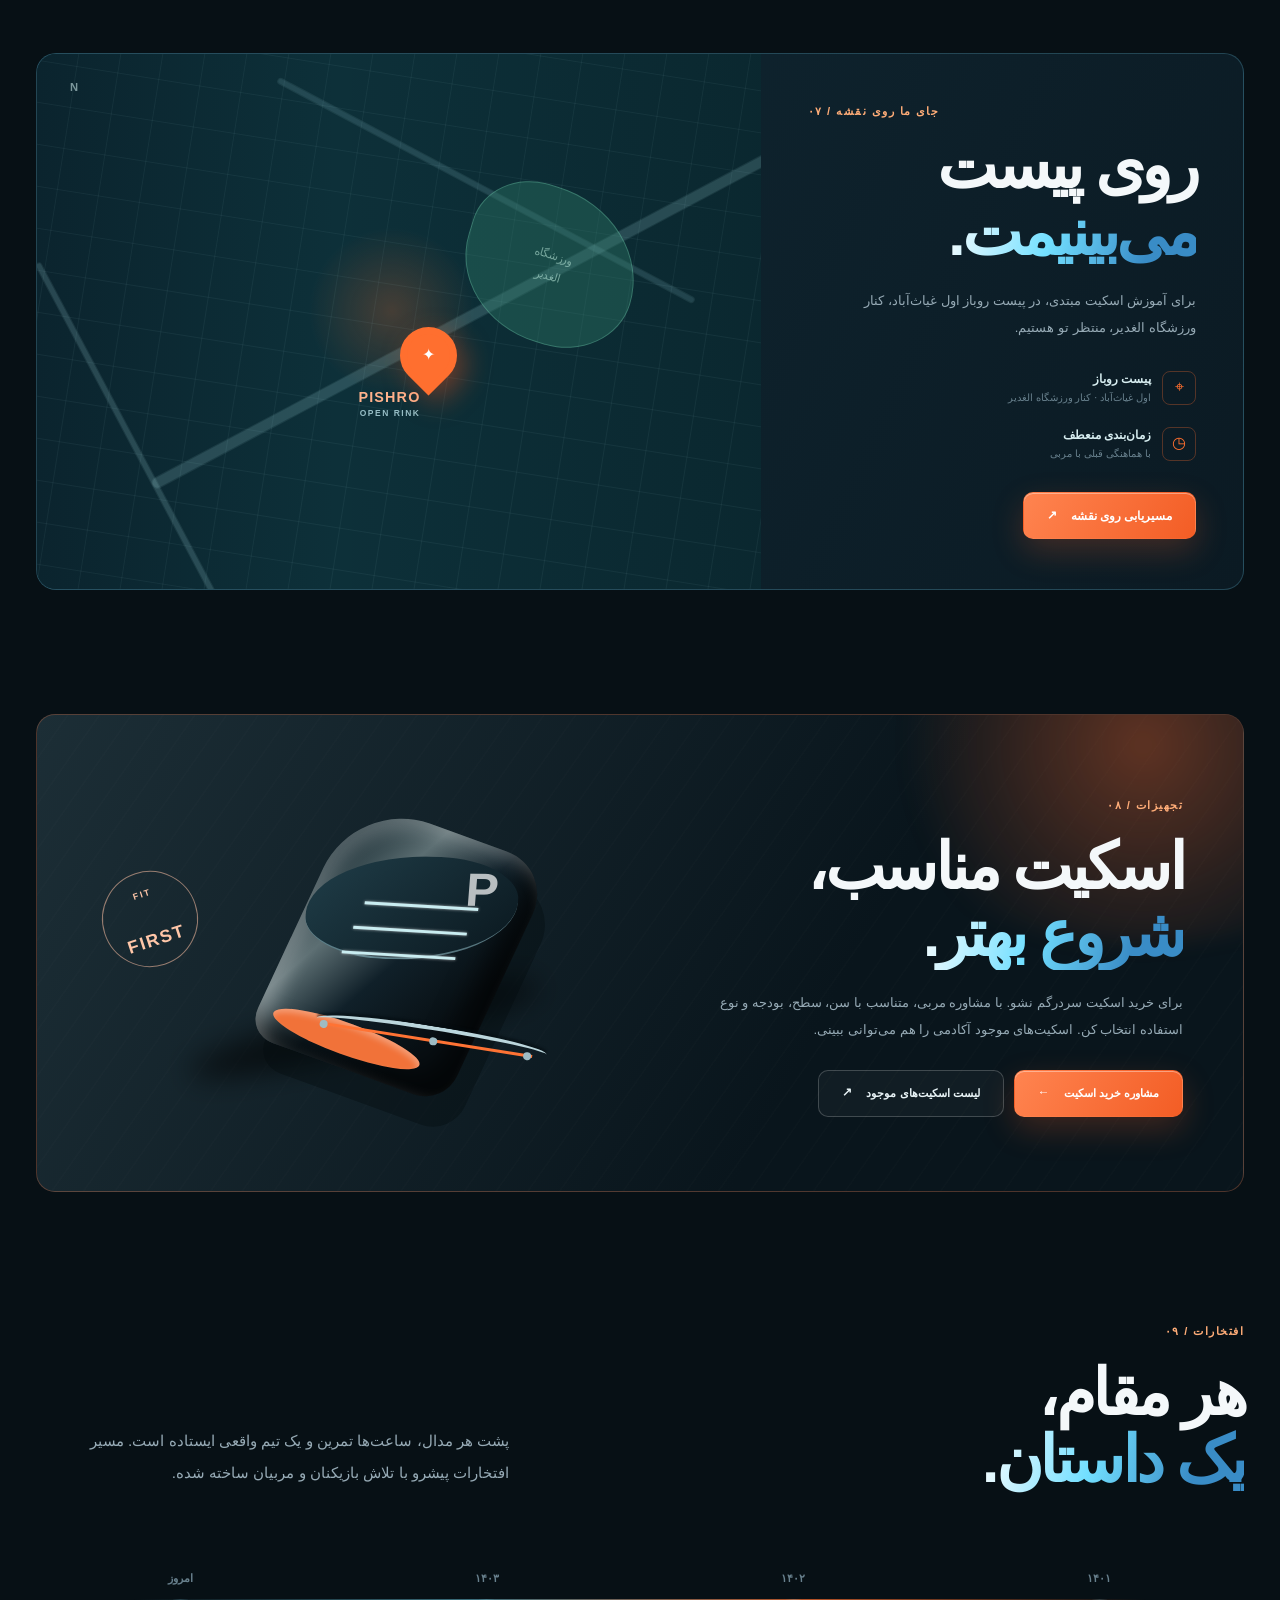
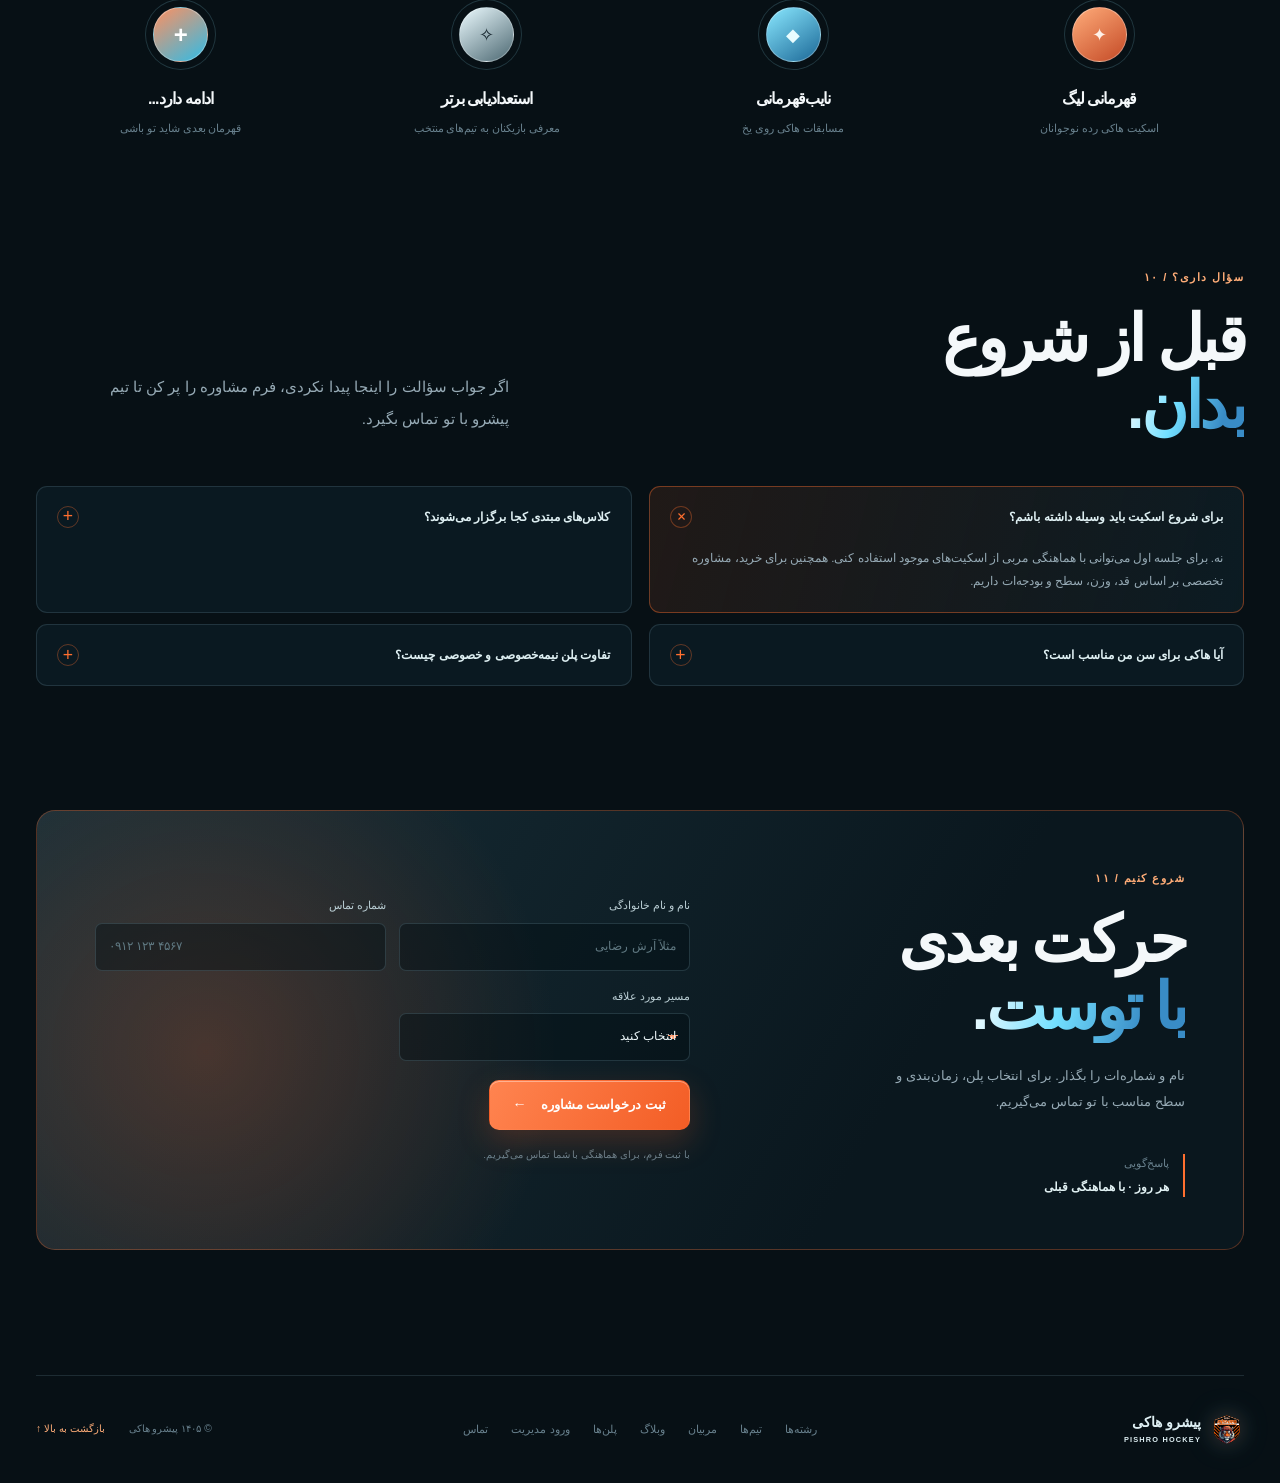
==== commit f62791fd: "Update Pishro Academy website with new features and API - Added blog, coaches, comments, and media m" ====
--- a/index.html
+++ b/index.html
@@ -4,17 +4,17 @@
   <meta charset="utf-8" />
   <meta name="viewport" content="width=device-width, initial-scale=1" />
   <meta name="theme-color" content="#071015" />
-  <meta name="description" content="آکادمی پیشرو؛ آموزش اسکیت، اسکیت هاکی و هاکی روی یخ برای همه رده‌های سنی." />
-  <title>پیشرو | آکادمی اسکیت و هاکی</title>
+  <meta name="description" content="پیشرو هاکی؛ آموزش اسکیت، اسکیت هاکی و هاکی روی یخ برای همه رده‌های سنی." />
+  <title>پیشرو هاکی | اسکیت و هاکی</title>
   <link rel="stylesheet" href="styles.css" />
 </head>
 <body>
   <div class="noise"></div>
   <div class="site-shell">
     <header class="topbar" id="topbar">
-      <a class="brand" href="#home" aria-label="آکادمی پیشرو">
+      <a class="brand" href="#home" aria-label="پیشرو هاکی">
         <span class="brand-mark supplied-logo" aria-hidden="true"><img src="assets/gallery/pishro-logo.png" alt="" /></span>
-        <span class="brand-copy"><b>پیشرو</b><small>PISHRO ACADEMY</small></span>
+        <span class="brand-copy"><b>پیشرو هاکی</b><small>PISHRO HOCKEY</small></span>
       </a>
 
       <nav class="main-nav" id="mainNav" aria-label="ناوبری اصلی">
@@ -22,6 +22,8 @@
         <a href="#programs">رشته‌ها</a>
         <a href="#plans">پلن‌های آموزش</a>
         <a href="teams.html">تیم‌ها و بازیکنان</a>
+        <a href="coaches.html">مربیان پیست</a>
+        <a href="blog.html">وبلاگ</a>
         <a href="#location">مکان پیست</a>
         <a href="#faq">سؤالات متداول</a>
       </nav>
@@ -37,7 +39,7 @@
     <main>
       <section class="hero section" id="home">
         <div class="hero-copy reveal">
-          <div class="eyebrow"><span class="pulse-dot"></span> آکادمی تخصصی اسکیت و هاکی</div>
+          <div class="eyebrow"><span class="pulse-dot"></span> مجموعه تخصصی پیشرو هاکی</div>
           <h1>سرعتت را <em>بیشتر</em> کن.<br /><span>بازی را</span> زندگی کن.</h1>
           <p class="hero-lead">اینجا هر حرکت، شروع یک مسیر تازه است؛ از اولین هل‌دادن روی پیست روباز تا ساختن بازیکنانی که برای بردن آماده‌اند.</p>
           <div class="hero-actions">
@@ -57,7 +59,7 @@
             <div class="image-shade"></div>
             <div class="stage-topline"><span>EST. 2014</span><span class="live-chip"><i></i> ON ICE</span></div>
             <div class="stage-number">۰۱</div>
-            <div class="stage-bottomline"><span>MOVE / CONTROL / PLAY</span><span>پیشرو</span></div>
+            <div class="stage-bottomline"><span>MOVE / CONTROL / PLAY</span><span>پیشرو هاکی</span></div>
           </div>
           <div class="badge-card glass-card">
             <span class="badge-label">PISHRO</span>
@@ -76,24 +78,26 @@
       <section class="section quick-nav-section" id="quickAccess">
         <div class="quick-nav-head reveal"><div><div class="eyebrow">PISHRO / EXPLORE</div><h2>هر چیزی که<br /><span>دنبالشی، اینجاست.</span></h2></div><p>از همین‌جا سریع به مسیر آموزش، تیم‌ها، پلن‌ها و اطلاعات آکادمی دسترسی پیدا کن.</p></div>
         <div class="quick-nav-grid">
-          <a class="quick-nav-card quick-orange reveal" href="#academy"><span class="quick-nav-icon">✦</span><span class="quick-nav-number">۰۱</span><div><b>آکادمی پیشرو</b><small>چرا پیشرو و روش آموزش</small></div><i>←</i></a>
+          <a class="quick-nav-card quick-orange reveal" href="#academy"><span class="quick-nav-icon">✦</span><span class="quick-nav-number">۰۱</span><div><b>پیشرو هاکی</b><small>چرا پیشرو و روش آموزش</small></div><i>←</i></a>
           <a class="quick-nav-card quick-blue reveal reveal-delay-1" href="#programs"><span class="quick-nav-icon">◈</span><span class="quick-nav-number">۰۲</span><div><b>رشته‌های تخصصی</b><small>اسکیت هاکی و هاکی روی یخ</small></div><i>←</i></a>
           <a class="quick-nav-card quick-dark reveal reveal-delay-2" href="#plans"><span class="quick-nav-icon">↗</span><span class="quick-nav-number">۰۳</span><div><b>پلن‌های آموزش</b><small>مسیر مناسب سطح خودت</small></div><i>←</i></a>
           <a class="quick-nav-card quick-image reveal reveal-delay-3" href="teams.html"><img src="assets/gallery/team-champions.jpg" alt="تیم قهرمانان پیشرو" /><span class="quick-image-shade"></span><span class="quick-nav-number">۰۴</span><div><b>تیم‌ها و بازیکنان</b><small>فهرست تیم‌ها و پروفایل بازیکنان</small></div><i>←</i></a>
+          <a class="quick-nav-card quick-orange reveal" href="coaches.html"><span class="quick-nav-icon">♟</span><span class="quick-nav-number">۰۵</span><div><b>مربیان پیست</b><small>تجربه، تخصص و مسیر مربی‌ها</small></div><i>←</i></a>
+          <a class="quick-nav-card quick-blue reveal reveal-delay-1" href="blog.html"><span class="quick-nav-icon">✎</span><span class="quick-nav-number">۰۶</span><div><b>وبلاگ پیشرو هاکی</b><small>قوانین، تجهیزات و آموزش</small></div><i>←</i></a>
         </div>
       </section>
 
       <section class="section intro-section" id="academy">
         <div class="section-heading split-heading reveal">
           <div><div class="eyebrow">۰۱ / چرا پیشرو؟</div><h2>بیشتر از یک کلاس.<br /><span>یک تیم واقعی.</span></h2></div>
-          <p>پیشرو جایی‌ست برای ساختن تعادل، اعتمادبه‌نفس و روحیه تیمی. آموزش‌ها مرحله‌به‌مرحله طراحی شده‌اند تا هر هنرجو با هر سن و سطحی، پیشرفت خودش را ببیند.</p>
+          <p>پیشرو هاکی جایی‌ست برای ساختن تعادل، اعتمادبه‌نفس و روحیه تیمی. آموزش‌ها مرحله‌به‌مرحله طراحی شده‌اند تا هر هنرجو با هر سن و سطحی، پیشرفت خودش را ببیند.</p>
         </div>
         <div class="feature-grid">
           <article class="feature-card feature-card-large reveal">
             <div class="feature-icon orange-icon">↗</div><span class="card-kicker">تمرین هدفمند</span><h3>هر جلسه، یک<br /><em>قدم رو به جلو</em></h3><p>برنامه تمرینی با تمرکز روی کنترل بدن، ترمز، تعادل و تکنیک‌های کاربردی پیست.</p><div class="card-number">۰۱</div>
           </article>
           <article class="feature-card blue-feature reveal reveal-delay-1">
-            <div class="feature-icon blue-icon">◈</div><span class="card-kicker">مربیان باتجربه</span><h3>تجربه‌ای که<br />منتقل می‌شود</h3><p>مربی‌های آکادمی در اسکیت هاکی و هاکی روی یخ کنار تو هستند.</p><div class="feature-line"></div>
+            <div class="feature-icon blue-icon">◈</div><span class="card-kicker">مربیان باتجربه</span><h3>تجربه‌ای که<br />منتقل می‌شود</h3><p>مربی‌های پیشرو هاکی در اسکیت هاکی و هاکی روی یخ کنار تو هستند.</p><div class="feature-line"></div>
           </article>
           <article class="feature-card glass-feature reveal reveal-delay-2">
             <div class="feature-icon chrome-icon">✦</div><span class="card-kicker">برای همه</span><h3>از ۶ تا<br />۶۰ سالگی</h3><p>کلاس‌های پایه، هاکی و تیم‌های سنی برای هر مرحله از مسیر.</p><div class="age-bubbles"><span>۶+</span><span>نوجوان</span><span>بزرگسال</span></div>
@@ -146,10 +150,10 @@
       </section>
 
       <section class="section featured-roster-section" id="featuredPlayers">
-        <div class="section-heading split-heading reveal"><div><div class="eyebrow">۰۶ / فهرست رسمی</div><h2>بازیکنان<br /><span>پیشرو.</span></h2></div><p>بازیکنان ثبت‌شده توسط ادمین آکادمی، در این بخش به‌صورت خودکار نمایش داده می‌شوند. برای دیدن فهرست کامل هر تیم وارد صفحه تیم شوید.</p></div>
+        <div class="section-heading split-heading reveal"><div><div class="eyebrow">۰۶ / فهرست رسمی</div><h2>بازیکنان<br /><span>پیشرو.</span></h2></div><p>بازیکنان ثبت‌شده توسط ادمین پیشرو هاکی، در این بخش به‌صورت خودکار نمایش داده می‌شوند. برای دیدن فهرست کامل هر تیم وارد صفحه تیم شوید.</p></div>
         <div class="home-roster-toolbar reveal"><div><span class="live-dot-small"></span><b><span id="homePlayersCount">۰</span> بازیکن ثبت‌شده</b></div><a class="text-button" href="teams.html">مشاهده همه تیم‌ها <span>↗</span></a></div>
         <div class="home-players-grid" id="homePlayersGrid"></div>
-        <div class="home-roster-empty" id="homePlayersEmpty"><div class="empty-emblem">✦</div><h3>فهرست در حال تکمیل است</h3><p>اطلاعات بازیکنان توسط ادمین آکادمی مدیریت می‌شود.</p><a class="button button-outline" href="teams.html">رفتن به صفحه تیم‌ها <span>↗</span></a></div>
+        <div class="home-roster-empty" id="homePlayersEmpty"><div class="empty-emblem">✦</div><h3>فهرست در حال تکمیل است</h3><p>اطلاعات بازیکنان توسط ادمین پیشرو هاکی مدیریت می‌شود.</p><a class="button button-outline" href="teams.html">رفتن به صفحه تیم‌ها <span>↗</span></a></div>
       </section>
 
       <section class="section location-section" id="location">
@@ -170,7 +174,7 @@
 
       <section class="section faq-section" id="faq">
         <div class="section-heading split-heading reveal"><div><div class="eyebrow">۱۰ / سؤال داری؟</div><h2>قبل از شروع<br /><span>بدان.</span></h2></div><p>اگر جواب سؤالت را اینجا پیدا نکردی، فرم مشاوره را پر کن تا تیم پیشرو با تو تماس بگیرد.</p></div>
-        <div class="faq-grid reveal"><details open><summary><span>برای شروع اسکیت باید وسیله داشته باشم؟</span><b>+</b></summary><p>نه. برای جلسه اول می‌توانی با هماهنگی مربی از اسکیت‌های موجود استفاده کنی. همچنین برای خرید، مشاوره تخصصی بر اساس قد، وزن، سطح و بودجه‌ات داریم.</p></details><details><summary><span>کلاس‌های مبتدی کجا برگزار می‌شوند؟</span><b>+</b></summary><p>کلاس‌های آموزش اسکیت پایه در پیست روباز اول غیاث‌آباد، کنار ورزشگاه الغدیر برگزار می‌شوند. زمان جلسه بعد از ثبت درخواست با تو هماهنگ می‌شود.</p></details><details><summary><span>آیا هاکی برای سن من مناسب است؟</span><b>+</b></summary><p>بله. آکادمی پیشرو برای کودکان، نوجوانان و بزرگسالان تیم و کلاس دارد. پس از ارزیابی اولیه، رده مناسب را پیشنهاد می‌دهیم.</p></details><details><summary><span>تفاوت پلن نیمه‌خصوصی و خصوصی چیست؟</span><b>+</b></summary><p>در پلن نیمه‌خصوصی، گروه ۴ تا ۶ نفره است؛ پلن خصوصی برای ۱ تا ۲ نفر طراحی شده و تمرین‌ها با سرعت و هدف اختصاصی شما جلو می‌رود.</p></details></div>
+        <div class="faq-grid reveal"><details open><summary><span>برای شروع اسکیت باید وسیله داشته باشم؟</span><b>+</b></summary><p>نه. برای جلسه اول می‌توانی با هماهنگی مربی از اسکیت‌های موجود استفاده کنی. همچنین برای خرید، مشاوره تخصصی بر اساس قد، وزن، سطح و بودجه‌ات داریم.</p></details><details><summary><span>کلاس‌های مبتدی کجا برگزار می‌شوند؟</span><b>+</b></summary><p>کلاس‌های آموزش اسکیت پایه در پیست روباز اول غیاث‌آباد، کنار ورزشگاه الغدیر برگزار می‌شوند. زمان جلسه بعد از ثبت درخواست با تو هماهنگ می‌شود.</p></details><details><summary><span>آیا هاکی برای سن من مناسب است؟</span><b>+</b></summary><p>بله. پیشرو هاکی برای کودکان، نوجوانان و بزرگسالان تیم و کلاس دارد. پس از ارزیابی اولیه، رده مناسب را پیشنهاد می‌دهیم.</p></details><details><summary><span>تفاوت پلن نیمه‌خصوصی و خصوصی چیست؟</span><b>+</b></summary><p>در پلن نیمه‌خصوصی، گروه ۴ تا ۶ نفره است؛ پلن خصوصی برای ۱ تا ۲ نفر طراحی شده و تمرین‌ها با سرعت و هدف اختصاصی شما جلو می‌رود.</p></details></div>
       </section>
 
       <section class="section contact-section" id="contact">
@@ -178,7 +182,7 @@
       </section>
     </main>
 
-    <footer class="footer"><div class="footer-brand"><span class="brand-mark small-mark supplied-logo"><img src="assets/gallery/pishro-logo.png" alt="" /></span><div><b>پیشرو</b><small>ACADEMY OF SPEED</small></div></div><div class="footer-links"><a href="#programs">رشته‌ها</a><a href="#plans">پلن‌ها</a><a href="#location">مکان</a><a href="admin.html">ورود مدیریت</a><a href="#contact">تماس</a></div><div class="footer-end"><span>© ۱۴۰۵ آکادمی پیشرو</span><a href="#home">بازگشت به بالا ↑</a></div></footer>
+    <footer class="footer"><div class="footer-brand"><span class="brand-mark small-mark supplied-logo"><img src="assets/gallery/pishro-logo.png" alt="" /></span><div><b>پیشرو هاکی</b><small>PISHRO HOCKEY</small></div></div><div class="footer-links"><a href="#programs">رشته‌ها</a><a href="teams.html">تیم‌ها</a><a href="coaches.html">مربیان</a><a href="blog.html">وبلاگ</a><a href="#plans">پلن‌ها</a><a href="admin.html">ورود مدیریت</a><a href="#contact">تماس</a></div><div class="footer-end"><span>© ۱۴۰۵ پیشرو هاکی</span><a href="#home">بازگشت به بالا ↑</a></div></footer>
   </div>
 
   <div class="modal-backdrop" id="consultModal" aria-hidden="true"><div class="modal" role="dialog" aria-modal="true" aria-labelledby="modalTitle"><button class="modal-close" data-close-modal aria-label="بستن">×</button><div class="modal-mark">✦</div><div class="eyebrow">PISHRO / START HERE</div><h2 id="modalTitle">مسیر مناسب تو<br /><span>از اینجا شروع می‌شود.</span></h2><p>اطلاعاتت را ثبت کن تا برای هماهنگی جلسه و انتخاب بهترین برنامه با تو تماس بگیریم.</p><form id="modalForm"><label>نام<input type="text" name="modalName" placeholder="نام شما" required /></label><label>شماره تماس<input type="tel" name="modalPhone" placeholder="۰۹۱۲ ۱۲۳ ۴۵۶۷" required /></label><label>درخواست شما<select name="modalPlan" id="modalPlan"><option>مشاوره رایگان</option><option>جلسه آشنایی</option><option>پلن ۱ — شروع سریع</option><option>پلن ۲ — پیشرفت پیوسته</option><option>پلن خصوصی — تمرکز کامل</option><option>کلاس اسکیت هاکی</option><option>کلاس هاکی روی یخ</option><option>مشاوره خرید اسکیت</option><option>تیم‌های سنی</option></select></label><button class="button button-primary" type="submit">ثبت درخواست <span>←</span></button></form></div></div>
--- a/styles.css
+++ b/styles.css
@@ -20,6 +20,7 @@
 }
 
 * { box-sizing: border-box; }
+[hidden] { display: none !important; }
 html { scroll-behavior: smooth; }
 body {
   margin: 0;
@@ -472,6 +473,16 @@
   .directory-hero-copy h1, .roster-hero-copy h1 { font-size: 3rem; }.directory-hero-art { min-height: 340px; }.directory-hero-art img { width: 76%; }.directory-stats { grid-template-columns: repeat(2,1fr); gap: 19px 0; }.directory-stats > div:nth-child(2) { border-left: 0; }.directory-stats > div:nth-child(3) { border-top: 1px solid var(--line); padding-top: 17px; }.directory-stats > div:nth-child(4) { border-left: 0; border-top: 1px solid var(--line); padding-top: 17px; }.directory-stats strong { font-size: 1.7rem; }.directory-stats span { font-size: .6rem; }.team-directory-grid { grid-template-columns: 1fr; }.directory-team-image { height: 225px; }.directory-cta { padding: 34px 24px; }.photo-mosaic { grid-template-columns: 1fr 1fr; grid-template-rows: 185px 185px 185px; }.photo-mosaic .mosaic-large { grid-column: 1 / -1; grid-row: auto; }.directory-cta-section { padding-bottom: 88px; }.roster-hero-image, .roster-hero-image img { min-height: 310px; }.roster-hero-actions { flex-direction: column; align-items: stretch; }.roster-hero-actions .button { width: 100%; }.roster-metrics { grid-template-columns: repeat(2,1fr); gap: 17px 0; }.roster-metrics > div:nth-child(2) { border-left: 0; }.roster-metrics > div:nth-child(3) { border-top: 1px solid var(--line); padding-top: 16px; }.roster-metrics > div:nth-child(4) { border-left: 0; border-top: 1px solid var(--line); padding-top: 16px; }.roster-toolbar { align-items: stretch; flex-direction: column; gap: 10px; }.roster-search-wrap { width: 100%; }.roster-grid { grid-template-columns: 1fr; }.player-card-image { height: 255px; }.roster-note { grid-template-columns: 1fr; padding: 31px 24px; }.roster-note-mark { width: 58px; height: 58px; font-size: 2rem; }.player-form-grid { grid-template-columns: 1fr; }.player-modal { padding: 28px 19px; }.player-form-actions { flex-direction: column; }.player-form-actions .button { width: 100%; }.roster-note-section { padding-bottom: 88px; }
 }
 
+/* Blog, article, coach, and expanded admin UI */
+.blog-hero, .coaches-hero { min-height: 560px; display: grid; grid-template-columns: .9fr 1.1fr; align-items: center; gap: 48px; padding-top: 70px; }.blog-hero-copy, .coaches-hero-copy { max-width: 565px; }.blog-hero-copy h1, .coaches-hero-copy h1 { margin: 18px 0; font-size: clamp(3.4rem, 6vw, 6.1rem); line-height: .98; }.blog-hero-copy > p, .coaches-hero-copy > p { max-width: 500px; color: var(--muted); font-size: .88rem; line-height: 2.08; }.blog-hero-actions { display: flex; align-items: center; gap: 18px; margin-top: 29px; }.blog-hero-stamp { display: inline-flex; align-items: center; gap: 7px; padding-right: 14px; border-right: 1px solid rgba(255,111,47,.44); color: var(--muted-2); font-size: .66rem; }.blog-hero-stamp b { color: var(--orange-light); font: 700 .7rem var(--font-en); letter-spacing: .1em; direction: ltr; }.blog-hero-art, .coaches-hero-art { position: relative; min-height: 450px; overflow: hidden; border: 1px solid rgba(68,211,245,.27); border-radius: 26px 7px 26px 7px; background: radial-gradient(circle at 50% 45%, rgba(255,111,47,.17), transparent 27%), linear-gradient(135deg, #163848, #071319 70%); box-shadow: 25px 28px 75px rgba(0,0,0,.3); }.blog-orbit, .coach-art-circle { position: absolute; border: 1px solid rgba(121,226,245,.27); border-radius: 50%; transform: rotate(-24deg); }.blog-orbit::after, .coach-art-circle::after { content: ''; position: absolute; inset: 20px; border: 1px dashed rgba(255,160,112,.25); border-radius: 50%; }.blog-hero-art .orbit-one { width: 370px; height: 260px; top: 88px; right: 28px; }.blog-hero-art .orbit-two { width: 275px; height: 190px; top: 121px; right: 73px; border-color: rgba(255,111,47,.3); }.blog-puck { position: absolute; z-index: 2; right: 47%; top: 40%; display: grid; place-items: center; width: 66px; height: 66px; border-radius: 50%; background: linear-gradient(145deg, #ffd6b8, #ff6f2f 43%, #8e2d1e); color: #fff; font-size: 1.45rem; box-shadow: 0 0 0 12px rgba(255,111,47,.08), 0 0 34px rgba(255,111,47,.35); animation: puckFloat 5s ease-in-out infinite; }.blog-puck::before { content: ''; position: absolute; width: 120px; height: 8px; right: -93px; top: 50%; border-radius: 50%; background: linear-gradient(90deg, rgba(255,111,47,.7), transparent); transform: rotate(-19deg); }.blog-art-copy { position: absolute; z-index: 2; right: 30px; bottom: 27px; color: #a4dce8; }.blog-art-copy span, .blog-art-copy small { display: block; font: 600 .57rem var(--font-en); letter-spacing: .18em; direction: ltr; }.blog-art-copy strong { display: block; margin: 7px 0 2px; color: transparent; background: linear-gradient(115deg, #fff, #ff8050); -webkit-background-clip: text; background-clip: text; font: 900 5.1rem/.8 var(--font-en); letter-spacing: -.1em; direction: ltr; }.blog-art-copy small { color: var(--muted-2); letter-spacing: .12em; }.blog-list-section { padding-top: 112px; }.blog-toolbar { display: flex; align-items: center; justify-content: space-between; gap: 18px; margin-bottom: 22px; }.blog-filters { display: flex; flex-wrap: wrap; gap: 7px; }.blog-filter { padding: 8px 14px; border: 1px solid var(--line); border-radius: 99px; background: transparent; color: var(--muted); font-size: .67rem; transition: .25s; }.blog-filter:hover, .blog-filter.active { border-color: var(--orange); background: rgba(255,111,47,.12); color: #fff; }.blog-result-count { color: var(--muted-2); font-size: .66rem; }.featured-blog-card { display: grid; grid-template-columns: 1.1fr .9fr; min-height: 290px; overflow: hidden; margin-bottom: 16px; border: 1px solid rgba(255,111,47,.28); border-radius: 17px; background: linear-gradient(110deg, rgba(255,111,47,.14), rgba(9,29,38,.8)); transition: .3s; }.featured-blog-card:hover { transform: translateY(-5px); border-color: rgba(255,151,103,.54); }.featured-blog-image { position: relative; overflow: hidden; min-height: 290px; background: #112c37; }.featured-blog-image img { width: 100%; height: 100%; object-fit: cover; transition: transform .55s; }.featured-blog-card:hover .featured-blog-image img { transform: scale(1.06); }.featured-blog-image > span { position: absolute; inset: 0; background: linear-gradient(90deg, rgba(5,14,18,.05), rgba(5,14,18,.63)), linear-gradient(0deg, rgba(5,13,17,.63), transparent 55%); }.featured-blog-copy { display: flex; flex-direction: column; justify-content: center; padding: 32px 38px; }.blog-meta { display: flex; align-items: center; justify-content: space-between; gap: 10px; color: var(--orange-light); font-size: .63rem; }.blog-meta small { color: var(--muted-2); font: 600 .55rem var(--font-en); letter-spacing: .14em; direction: ltr; }.featured-blog-copy h3 { margin: 18px 0 11px; font-size: 1.75rem; line-height: 1.2; }.featured-blog-copy p, .blog-card-body p { margin: 0 0 18px; color: var(--muted); font-size: .73rem; line-height: 1.95; }.blog-card-link { display: flex; align-items: center; justify-content: space-between; width: 100%; padding-top: 13px; border-top: 1px solid var(--line); color: #ebf7f8; font-size: .67rem; font-weight: 800; }.blog-card-link b { color: var(--orange); font: 400 1rem var(--font-en); transition: transform .25s; }.featured-blog-card:hover .blog-card-link b, .blog-card:hover .blog-card-link b { transform: translateX(-5px); }.blog-grid { display: grid; grid-template-columns: repeat(3,1fr); gap: 15px; }.blog-card { overflow: hidden; border: 1px solid var(--line); border-radius: 14px; background: linear-gradient(145deg, rgba(25,52,64,.78), rgba(8,18,25,.86)); transition: .3s; }.blog-card:hover { transform: translateY(-7px); border-color: rgba(102,215,238,.4); }.blog-card-image { position: relative; height: 190px; overflow: hidden; background: #102a35; }.blog-card-image img { width: 100%; height: 100%; object-fit: cover; transition: transform .5s; }.blog-card:hover .blog-card-image img { transform: scale(1.07); }.blog-card-image::after { content: ''; position: absolute; inset: 0; background: linear-gradient(0deg, rgba(5,13,17,.76), transparent 57%); }.blog-card-index { position: absolute; z-index: 1; top: 13px; left: 15px; color: rgba(255,255,255,.58); font: 700 .75rem var(--font-en); direction: ltr; }.blog-card-body { padding: 18px 19px 19px; }.blog-card-body h3 { min-height: 48px; margin: 12px 0 10px; font-size: 1.12rem; line-height: 1.25; }.blog-card-body p { min-height: 58px; }.blog-empty, .coaches-empty { display: none; min-height: 250px; align-items: center; justify-content: center; flex-direction: column; padding: 35px; border: 1px dashed rgba(166,221,235,.25); border-radius: 15px; background: rgba(13,32,41,.4); text-align: center; }.blog-empty.visible, .coaches-empty.visible { display: flex; }.blog-empty h3, .coaches-empty h3 { margin: 0 0 5px; font-size: 1.1rem; }.blog-empty p, .coaches-empty p { margin: 0; color: var(--muted); font-size: .7rem; }.blog-newsletter-section { padding-top: 100px; padding-bottom: 120px; }.blog-newsletter, .coach-cta { position: relative; display: flex; align-items: center; justify-content: space-between; gap: 28px; min-height: 270px; overflow: hidden; padding: 36px 48px; border: 1px solid rgba(255,111,47,.28); border-radius: 18px; background: radial-gradient(circle at 12% 70%, rgba(255,111,47,.2), transparent 28%), linear-gradient(115deg, rgba(16,47,58,.88), rgba(8,18,24,.85)); }.blog-newsletter h2, .coach-cta h2 { margin: 13px 0 12px; font-size: clamp(2.3rem, 4vw, 3.7rem); }.blog-newsletter p, .coach-cta p { max-width: 470px; margin: 0; color: var(--muted); font-size: .75rem; line-height: 2; }.blog-newsletter-mark, .coach-cta-mark { position: relative; z-index: 1; display: grid; place-items: center; width: 82px; height: 82px; border: 1px solid rgba(255,151,104,.43); border-radius: 18px; color: #ffb18d; font-size: 2.3rem; transform: rotate(8deg); }.blog-newsletter::after, .coach-cta::after { content: ''; position: absolute; width: 370px; height: 270px; left: -125px; bottom: -135px; border: 1px solid rgba(77,211,244,.2); border-radius: 50%; box-shadow: 0 0 0 22px rgba(77,211,244,.03); }.blog-newsletter > div, .coach-cta > div { position: relative; z-index: 1; }.blog-newsletter > .button, .coach-cta > .button { position: relative; z-index: 1; flex-shrink: 0; }
+.post-hero { min-height: 530px; display: grid; grid-template-columns: .86fr 1.14fr; align-items: center; gap: 48px; padding-top: 65px; }.post-hero-copy { max-width: 570px; }.post-hero-copy h1 { margin: 18px 0 16px; font-size: clamp(2.8rem, 5.5vw, 5.5rem); line-height: 1.04; }.post-hero-copy > p { color: var(--muted); font-size: .86rem; line-height: 2; }.post-meta-line { display: flex; gap: 9px; margin-top: 24px; color: var(--muted-2); font-size: .65rem; }.post-cover { position: relative; min-height: 420px; overflow: hidden; border: 1px solid rgba(111,215,237,.3); border-radius: 24px 7px 24px 7px; background: #102c37; box-shadow: 25px 25px 70px rgba(0,0,0,.3); }.post-cover img { width: 100%; height: 100%; min-height: 420px; object-fit: cover; }.post-cover span { position: absolute; inset: 0; background: linear-gradient(90deg, rgba(5,14,18,.62), transparent 60%), linear-gradient(0deg, rgba(5,13,17,.64), transparent 55%); }.post-layout { display: grid; grid-template-columns: 1fr 270px; gap: 22px; align-items: start; padding-top: 75px; }.post-content-wrap { min-width: 0; padding: 37px 43px; border: 1px solid var(--line); border-radius: 16px; background: rgba(13,32,41,.54); }.post-content { color: #d4e8ec; font-size: .9rem; line-height: 2.2; }.post-content h2, .post-content h3, .post-content h4 { margin: 32px 0 9px; color: #f2fbfc; }.post-content h2 { font-size: 1.75rem; }.post-content h3 { font-size: 1.35rem; }.post-content p { margin: 0 0 16px; }.post-content strong { color: #fff; }.post-content ul, .post-content ol { padding-right: 20px; margin: 0 0 18px; }.post-content li::marker { color: var(--orange); }.post-content blockquote { margin: 25px 0; padding: 16px 20px; border-right: 3px solid var(--orange); border-radius: 6px; background: rgba(255,111,47,.08); color: #ffd2bd; }.post-content a { color: var(--blue); }.post-gallery { margin-top: 36px; }.post-gallery-head h3 { margin: 9px 0 15px; font-size: 1.35rem; }.post-gallery-grid { display: grid; grid-template-columns: repeat(3,1fr); gap: 9px; }.post-gallery-grid figure { height: 130px; overflow: hidden; margin: 0; border-radius: 8px; }.post-gallery-grid img { width: 100%; height: 100%; object-fit: cover; transition: transform .5s; }.post-gallery-grid figure:hover img { transform: scale(1.07); }.post-share-row { display: flex; align-items: center; justify-content: space-between; gap: 15px; margin-top: 34px; padding-top: 16px; border-top: 1px solid var(--line); color: var(--muted-2); font-size: .65rem; }.post-share-row button { padding: 7px 10px; border: 1px solid var(--line); border-radius: 5px; background: transparent; color: #dceff2; font-size: .63rem; }.post-share-row b { color: var(--orange); }.post-aside { position: sticky; top: 105px; }.post-aside-card { position: relative; overflow: hidden; padding: 25px 22px; border: 1px solid rgba(255,111,47,.3); border-radius: 14px; background: linear-gradient(145deg, rgba(255,111,47,.12), rgba(12,34,44,.77)); }.post-aside-card h3 { margin: 13px 0; font-size: 1.65rem; line-height: 1.15; }.post-aside-card p { color: var(--muted); font-size: .7rem; line-height: 2; }.post-aside-card .button { width: 100%; min-height: 44px; margin-top: 12px; font-size: .67rem; }.comment-section { padding-top: 100px; padding-bottom: 120px; }.comment-layout { display: grid; grid-template-columns: .85fr 1.15fr; gap: 18px; align-items: start; }.comment-form { display: grid; grid-template-columns: repeat(2,1fr); gap: 13px; padding: 25px; border: 1px solid var(--line); border-radius: 14px; background: rgba(13,32,41,.55); }.comment-form label { display: grid; gap: 6px; color: #b9cdd3; font-size: .65rem; }.comment-form label small { color: var(--muted-2); }.comment-form input, .comment-form textarea { width: 100%; padding: 0 12px; border: 1px solid rgba(166,221,235,.17); border-radius: 7px; outline: 0; background: rgba(2,13,18,.42); color: #eef9fb; font-size: .72rem; }.comment-form input { height: 44px; }.comment-form textarea { padding-top: 9px; resize: vertical; }.comment-full { grid-column: 1 / -1; }.comment-form .button { justify-self: start; min-height: 45px; font-size: .67rem; }.comment-note { grid-column: 1 / -1; color: var(--muted-2); font-size: .59rem; }.hp-field { position: absolute !important; left: -10000px; opacity: 0; }.comments-list { display: grid; gap: 9px; }.comment-card { display: grid; grid-template-columns: 37px 1fr; gap: 11px; padding: 16px; border: 1px solid var(--line); border-radius: 10px; background: rgba(13,32,41,.55); }.comment-avatar { display: grid; place-items: center; width: 37px; height: 37px; border-radius: 50%; background: linear-gradient(145deg, var(--orange), #7b2e24); color: #fff; font-weight: 900; }.comment-head { display: flex; justify-content: space-between; gap: 10px; }.comment-head b { color: #e7f5f7; font-size: .7rem; }.comment-head small { color: var(--muted-2); font-size: .57rem; }.comment-card p { margin: 7px 0 0; color: var(--muted); font-size: .68rem; line-height: 1.9; }.comments-empty { display: grid; place-items: center; min-height: 200px; padding: 30px; border: 1px dashed var(--line); border-radius: 12px; text-align: center; color: var(--muted); }.comments-empty span { color: var(--orange); font-size: 1.5rem; }.comments-empty p { font-size: .67rem; }
+.coaches-list-section { padding-top: 110px; }.coaches-hero-stats { display: flex; gap: 25px; margin-top: 30px; }.coaches-hero-stats span { display: flex; flex-direction: column; gap: 2px; padding-right: 14px; border-right: 1px solid rgba(255,111,47,.4); }.coaches-hero-stats b { color: #e5f8fa; font: 800 1.2rem var(--font-en); direction: ltr; }.coaches-hero-stats small { color: var(--muted-2); font-size: .6rem; }.coach-art-circle { width: 340px; height: 340px; top: 52px; right: 68px; border-color: rgba(255,111,47,.28); }.coach-art-letter { position: absolute; z-index: 1; right: 153px; top: 104px; color: transparent; background: linear-gradient(140deg, #fff, #ff6f2f 75%); -webkit-background-clip: text; background-clip: text; font: 900 13rem/.8 var(--font-en); letter-spacing: -.14em; direction: ltr; }.coach-art-label { position: absolute; right: 27px; bottom: 24px; color: rgba(216,243,246,.6); font: 600 .59rem var(--font-en); letter-spacing: .2em; direction: ltr; }.coach-art-puck { position: absolute; left: 55px; top: 72px; color: var(--blue); font-size: 2.1rem; filter: drop-shadow(0 0 14px rgba(48,200,255,.6)); animation: puckFloat 5s ease-in-out infinite 1s; }.coaches-grid { display: grid; grid-template-columns: repeat(3,1fr); gap: 16px; }.coach-card { overflow: hidden; border: 1px solid var(--line); border-radius: 15px; background: linear-gradient(145deg, rgba(25,53,64,.82), rgba(8,18,25,.86)); transition: .3s; }.coach-card:hover { transform: translateY(-7px); border-color: rgba(255,143,96,.45); }.coach-image { position: relative; height: 260px; overflow: hidden; background: radial-gradient(circle at 55% 30%, rgba(255,111,47,.3), transparent 35%), #102c37; }.coach-image img { width: 100%; height: 100%; object-fit: cover; filter: saturate(1.08) contrast(1.05); transition: transform .5s; }.coach-card:hover .coach-image img { transform: scale(1.06); }.coach-image::after { content: ''; position: absolute; inset: 0; background: linear-gradient(0deg, rgba(5,13,17,.75), transparent 55%); }.coach-initials { display: grid; place-items: center; width: 100%; height: 100%; color: rgba(228,248,249,.45); font: 900 5rem var(--font-en); background: linear-gradient(135deg,#164456,#0a1720); direction: ltr; }.coach-number { position: absolute; z-index: 1; top: 14px; left: 15px; color: rgba(255,255,255,.65); font: 700 .8rem var(--font-en); direction: ltr; }.coach-body { padding: 20px; }.coach-kicker { color: var(--orange-light); font: 600 .55rem var(--font-en); letter-spacing: .13em; direction: ltr; }.coach-body h3 { margin: 10px 0 4px; font-size: 1.35rem; }.coach-role { color: #b9dce2; font-size: .65rem; }.coach-body p { min-height: 55px; margin: 13px 0; color: var(--muted); font-size: .68rem; line-height: 1.9; }.coach-tags { display: flex; flex-wrap: wrap; gap: 5px; padding-top: 12px; border-top: 1px solid var(--line); }.coach-tags span { padding: 4px 7px; border: 1px solid rgba(166,221,235,.17); border-radius: 4px; color: #bcdce2; font-size: .56rem; }.coach-cta-section { padding-top: 100px; padding-bottom: 120px; }
+@keyframes puckFloat { 0%,100% { transform: translate3d(0,0,0) rotate(0); } 50% { transform: translate3d(-8px,-10px,0) rotate(8deg); } }
+
+/* Expanded admin */
+.admin-tabbar { display: flex; flex-wrap: wrap; gap: 7px; margin-bottom: 23px; padding: 7px; border: 1px solid var(--line); border-radius: 12px; background: rgba(13,31,40,.62); }.admin-tab { display: inline-flex; align-items: center; gap: 7px; padding: 10px 15px; border: 1px solid transparent; border-radius: 8px; background: transparent; color: var(--muted); font-size: .69rem; transition: .25s; }.admin-tab span { display: grid; place-items: center; min-width: 19px; height: 19px; padding: 0 4px; border-radius: 99px; background: rgba(255,255,255,.07); color: var(--muted-2); font: 600 .58rem var(--font-en); direction: ltr; }.admin-tab:hover, .admin-tab.active { border-color: rgba(255,111,47,.35); background: linear-gradient(100deg, rgba(255,111,47,.16), rgba(19,58,70,.52)); color: #fff; }.admin-tab.active span { background: rgba(255,111,47,.22); color: #ffc1a4; }.admin-panel { min-height: 350px; }.content-admin-head { display: flex; align-items: end; justify-content: space-between; gap: 25px; margin-bottom: 23px; }.content-admin-head h2 { margin: 9px 0 5px; font-size: 2.4rem; }.content-admin-head p { margin: 0; color: var(--muted); font-size: .72rem; }.content-admin-head .button { min-height: 45px; font-size: .68rem; }.admin-content-grid { display: grid; grid-template-columns: repeat(3,1fr); gap: 15px; }.admin-content-card { overflow: hidden; border: 1px solid var(--line); border-radius: 13px; background: linear-gradient(145deg, rgba(25,52,64,.78), rgba(8,18,25,.86)); transition: .25s; }.admin-content-card:hover { transform: translateY(-5px); border-color: rgba(255,143,96,.4); }.admin-content-image { position: relative; height: 190px; overflow: hidden; background: #102b36; }.admin-content-image img { width: 100%; height: 100%; object-fit: cover; }.admin-content-image > span:first-of-type { position: absolute; z-index: 1; top: 13px; left: 14px; color: rgba(255,255,255,.7); font: 700 .7rem var(--font-en); direction: ltr; }.admin-content-image::after { content: ''; position: absolute; inset: 0; background: linear-gradient(0deg, rgba(5,13,17,.72), transparent 54%); }.admin-content-body { padding: 17px 18px 18px; }.admin-content-body h3 { margin: 8px 0 7px; font-size: 1.13rem; }.admin-content-body p { min-height: 44px; margin: 8px 0 12px; color: var(--muted); font-size: .66rem; line-height: 1.85; }.admin-content-subtitle { color: #b9dce2 !important; min-height: auto !important; }.admin-card-actions, .message-actions, .comment-actions { display: flex; align-items: center; justify-content: space-between; gap: 10px; padding-top: 11px; border-top: 1px solid var(--line); }.admin-card-actions button, .message-actions button, .comment-actions button { padding: 0; border: 0; background: transparent; color: #e5f5f7; font-size: .62rem; }.admin-card-actions button:last-child, .message-actions button:last-child, .comment-actions button:last-child { color: #c9817a; }.admin-card-actions span { color: var(--orange); }.admin-content-card .card-kicker { color: var(--orange-light); }.admin-empty { margin-top: 13px; }.blog-admin-card .admin-content-image { height: 180px; }.blog-admin-placeholder { display: grid; place-items: center; width: 100%; height: 100%; color: rgba(255,255,255,.35); font-size: 4rem; background: linear-gradient(135deg,#164456,#0a1720); }.blog-status { right: 13px; left: auto !important; top: auto !important; bottom: 12px; padding: 4px 8px; border-radius: 4px; background: rgba(6,15,19,.72); font-family: var(--font-fa) !important; font-size: .57rem !important; }.blog-status.published { color: #7ce6c2; }.blog-status.draft { color: #ffc09f; }.blog-admin-meta { margin-bottom: 10px; color: var(--muted-2); font-size: .6rem; }.admin-message-list, .admin-comment-list { display: grid; gap: 10px; }.admin-message-card, .admin-comment-card { padding: 17px 19px; border: 1px solid var(--line); border-radius: 11px; background: rgba(13,32,41,.56); }.message-top, .comment-top { display: flex; align-items: center; justify-content: space-between; gap: 15px; }.message-top small, .comment-top small { color: var(--muted-2); font-size: .58rem; }.message-status, .comment-status { padding: 4px 8px; border-radius: 4px; font-size: .59rem; }.message-status.new, .comment-status.pending { background: rgba(255,111,47,.15); color: #ffb28d; }.message-status.read, .comment-status.approved { background: rgba(97,224,185,.13); color: #83e5c1; }.message-status.archived, .comment-status.rejected { background: rgba(157,178,186,.12); color: #a5bcc3; }.admin-message-card h3, .admin-comment-card h3 { margin: 11px 0 4px; font-size: .94rem; }.message-contact { display: flex; gap: 12px; margin-bottom: 8px; color: var(--muted-2); font-size: .64rem; }.message-contact a { color: #8fdef1; direction: ltr; }.admin-message-card p, .admin-comment-card p { margin: 8px 0 14px; color: var(--muted); font-size: .68rem; line-height: 1.9; }.message-actions select, .comment-actions select { min-height: 31px; padding: 0 8px; border: 1px solid var(--line); border-radius: 5px; background: rgba(2,13,18,.4); color: #dceff2; font-size: .6rem; }.comment-post-title { color: var(--orange-light); font-size: .62rem; }
+.player-modal-backdrop, .coach-modal-backdrop, .blog-modal-backdrop { position: fixed; z-index: 50; inset: 0; display: grid; place-items: center; padding: 18px; opacity: 0; visibility: hidden; background: rgba(2,9,12,.8); backdrop-filter: blur(12px); transition: .25s; }.player-modal-backdrop.open, .coach-modal-backdrop.open, .blog-modal-backdrop.open { opacity: 1; visibility: visible; }.coach-modal-backdrop .player-modal { max-width: 650px; }.blog-editor-modal { position: relative; width: min(100%, 850px); max-height: calc(100vh - 30px); overflow-y: auto; padding: 31px; border: 1px solid rgba(151,222,237,.28); border-radius: 19px; background: linear-gradient(145deg, #17313d, #09151c); box-shadow: 0 30px 90px rgba(0,0,0,.55); transform: translateY(20px) scale(.97); transition: .3s; }.blog-modal-backdrop.open .blog-editor-modal { transform: translateY(0) scale(1); }.blog-editor-modal h2 { margin: 13px 0; font-size: 2.1rem; }.blog-editor-modal form { display: grid; gap: 13px; }.blog-form-grid { display: grid; grid-template-columns: repeat(2,1fr); gap: 13px; }.blog-editor-modal label { display: grid; gap: 6px; color: #b9cdd3; font-size: .66rem; }.blog-editor-modal input, .blog-editor-modal select, .blog-editor-modal textarea { width: 100%; padding: 0 12px; border: 1px solid rgba(166,221,235,.17); border-radius: 7px; outline: 0; background: rgba(2,13,18,.42); color: #eef9fb; font-size: .72rem; }.blog-editor-modal input, .blog-editor-modal select { height: 45px; }.blog-editor-modal textarea { padding-top: 9px; resize: vertical; }.blog-editor-modal input:focus, .blog-editor-modal select:focus, .blog-editor-modal textarea:focus { border-color: var(--orange); }.blog-editor-label { display: block !important; }.editor-toolbar { display: flex; flex-wrap: wrap; gap: 5px; padding: 7px; margin-top: 7px; border: 1px solid rgba(166,221,235,.17); border-bottom: 0; border-radius: 7px 7px 0 0; background: rgba(4,15,20,.65); direction: ltr; }.editor-toolbar button { min-width: 29px; height: 27px; border: 1px solid rgba(166,221,235,.18); border-radius: 4px; background: rgba(255,255,255,.04); color: #dceff2; font-size: .63rem; }.editor-toolbar button:hover { border-color: var(--orange); color: #fff; }.blog-editor { min-height: 245px; padding: 15px; border: 1px solid rgba(166,221,235,.17); border-radius: 0 0 7px 7px; outline: 0; background: rgba(2,13,18,.42); color: #e8f5f7; font-size: .78rem; line-height: 1.9; }.blog-editor:empty::before { content: attr(data-placeholder); color: #5e7b84; }.blog-editor h2 { margin: 18px 0 5px; font-size: 1.25rem; }.blog-editor blockquote { margin: 10px 0; padding: 9px 12px; border-right: 3px solid var(--orange); background: rgba(255,111,47,.08); }.blog-media-fields { display: grid; grid-template-columns: repeat(2,1fr); gap: 13px; }.blog-cover-preview { display: flex; }.blog-cover-preview:empty { display: none; }.blog-cover-preview img { width: 120px; height: 72px; object-fit: cover; border-radius: 6px; border: 1px solid var(--line); }.editor-check { display: flex !important; align-items: center; gap: 8px; }.editor-check input { width: auto !important; height: auto !important; accent-color: var(--orange); }
+
 /* Admin panel */
 .admin-app { min-height: 700px; }
 .admin-login { min-height: 640px; display: grid; grid-template-columns: .95fr .8fr; align-items: center; justify-content: center; gap: 100px; max-width: 1120px; margin: 0 auto; padding: 70px 0; }.admin-login-copy { max-width: 540px; }.admin-login-copy h1 { margin: 18px 0; font-size: clamp(3.2rem, 6vw, 5.8rem); line-height: .98; }.admin-login-copy > p { max-width: 450px; color: var(--muted); font-size: .85rem; line-height: 2; }.admin-login-note { display: inline-flex; align-items: center; gap: 10px; margin-top: 31px; padding: 11px 14px; border: 1px solid var(--line); border-radius: 9px; background: rgba(15,38,48,.5); }.admin-login-note > span { display: grid; place-items: center; width: 26px; height: 26px; border: 1px solid rgba(255,111,47,.36); border-radius: 50%; color: var(--orange); }.admin-login-note b, .admin-login-note small { display: block; }.admin-login-note b { color: #e6f5f7; font-size: .7rem; }.admin-login-note small { color: var(--muted-2); font-size: .6rem; }.admin-login-card { position: relative; overflow: hidden; padding: 34px; border: 1px solid rgba(255,111,47,.35); border-radius: 18px; background: radial-gradient(circle at 75% 10%, rgba(255,111,47,.2), transparent 32%), linear-gradient(145deg, rgba(26,54,65,.88), rgba(7,18,24,.92)); box-shadow: 0 25px 70px rgba(0,0,0,.3); }.admin-login-card::after { content: 'ADMIN'; position: absolute; right: 20px; bottom: -10px; color: rgba(255,255,255,.035); font: 900 6rem/.8 var(--font-en); letter-spacing: -.06em; direction: ltr; }.admin-shield { position: relative; z-index: 1; display: grid; place-items: center; width: 47px; height: 47px; margin-bottom: 22px; border: 1px solid rgba(255,181,143,.52); border-radius: 12px; color: #ffaf89; font: 900 1.5rem var(--font-en); box-shadow: inset 0 0 20px rgba(255,111,47,.15); }.admin-login-card h2 { position: relative; z-index: 1; margin: 13px 0; font-size: 2.2rem; }.admin-login-card form { position: relative; z-index: 1; display: grid; gap: 14px; margin-top: 25px; }.admin-login-card label { display: grid; gap: 6px; color: #b9cdd3; font-size: .67rem; }.admin-login-card input { width: 100%; height: 48px; padding: 0 13px; border: 1px solid rgba(166,221,235,.17); border-radius: 7px; outline: 0; background: rgba(2,13,18,.46); color: #eef9fb; font-size: .75rem; }.admin-login-card input:focus { border-color: var(--orange); box-shadow: 0 0 0 3px rgba(255,111,47,.1); }.password-field { position: relative; }.password-field input { padding-left: 44px; }.password-field button { position: absolute; left: 11px; top: 8px; width: 30px; height: 31px; border: 0; background: transparent; color: #8caeb7; font-size: .78rem; }.admin-login-card form > .button { width: 100%; margin-top: 4px; }.login-error { display: none; padding: 8px 10px; border: 1px solid rgba(255,107,90,.32); border-radius: 6px; background: rgba(130,33,28,.18); color: #ffad99; font-size: .65rem; }.login-error.visible { display: block; }.admin-config-hint { position: relative; z-index: 1; display: block; margin-top: 18px; color: var(--muted-2); font-size: .58rem; line-height: 1.6; }
@@ -491,4 +502,11 @@
   .quick-nav-section { padding-top: 70px; }.quick-nav-head { gap: 12px; }.quick-nav-head h2 { font-size: 2.8rem; }.quick-nav-head p { font-size: .78rem; }.quick-nav-grid { grid-template-columns: 1fr; }.quick-nav-card { min-height: 160px; }.home-gallery-section { padding-top: 88px; }.home-photo-grid { grid-template-columns: 1fr 1fr; grid-template-rows: 185px 185px 185px; gap: 9px; }.home-photo-large { grid-column: 1 / -1; grid-row: auto; }.featured-roster-section { padding-top: 88px; }.home-roster-toolbar { align-items: flex-start; flex-direction: column; gap: 10px; margin-top: -10px; }.home-players-grid { grid-template-columns: 1fr; }
 }
 
+@media (max-width: 860px) {
+  .blog-hero, .coaches-hero, .post-hero { grid-template-columns: 1fr; gap: 30px; padding-top: 55px; }.blog-hero-art, .coaches-hero-art, .post-cover { min-height: 360px; }.post-cover img { min-height: 360px; }.featured-blog-card { grid-template-columns: 1fr; }.featured-blog-image { min-height: 260px; }.blog-grid, .coaches-grid, .admin-content-grid { grid-template-columns: repeat(2,1fr); }.post-layout { grid-template-columns: 1fr; }.post-aside { position: static; }.comment-layout { grid-template-columns: 1fr; }.admin-tabbar { overflow-x: auto; flex-wrap: nowrap; }.admin-tab { white-space: nowrap; }.content-admin-head { align-items: flex-start; flex-direction: column; }.content-admin-head .button { width: 100%; }.blog-form-grid, .blog-media-fields { grid-template-columns: 1fr; }
+}
+@media (max-width: 560px) {
+  .blog-hero-copy h1, .coaches-hero-copy h1, .post-hero-copy h1 { font-size: 3rem; }.blog-hero-art, .coaches-hero-art, .post-cover { min-height: 300px; }.post-cover img { min-height: 300px; }.blog-hero-actions { align-items: stretch; flex-direction: column; }.blog-toolbar { align-items: flex-start; flex-direction: column; }.featured-blog-copy { padding: 25px 21px; }.featured-blog-copy h3 { font-size: 1.35rem; }.blog-grid, .coaches-grid, .admin-content-grid { grid-template-columns: 1fr; }.blog-newsletter, .coach-cta { align-items: flex-start; flex-direction: column; padding: 31px 23px; }.blog-newsletter > .button, .coach-cta > .button { width: 100%; }.post-content-wrap { padding: 26px 20px; }.post-content { font-size: .8rem; }.post-gallery-grid { grid-template-columns: repeat(2,1fr); }.comment-form { grid-template-columns: 1fr; padding: 20px; }.comment-full { grid-column: auto; }.comment-form .button, .comment-note { grid-column: 1; }.coaches-hero-stats { gap: 14px; }.coach-art-circle { right: 34px; }.coach-art-letter { right: 103px; font-size: 10rem; }.blog-editor-modal { padding: 26px 19px; }.blog-editor-modal h2 { font-size: 1.85rem; }.player-form-actions { flex-direction: column; }.player-form-actions .button { width: 100%; }
+}
+
 @media (prefers-reduced-motion: reduce) { *, *::before, *::after { scroll-behavior: auto !important; transition-duration: .01ms !important; animation-duration: .01ms !important; } }
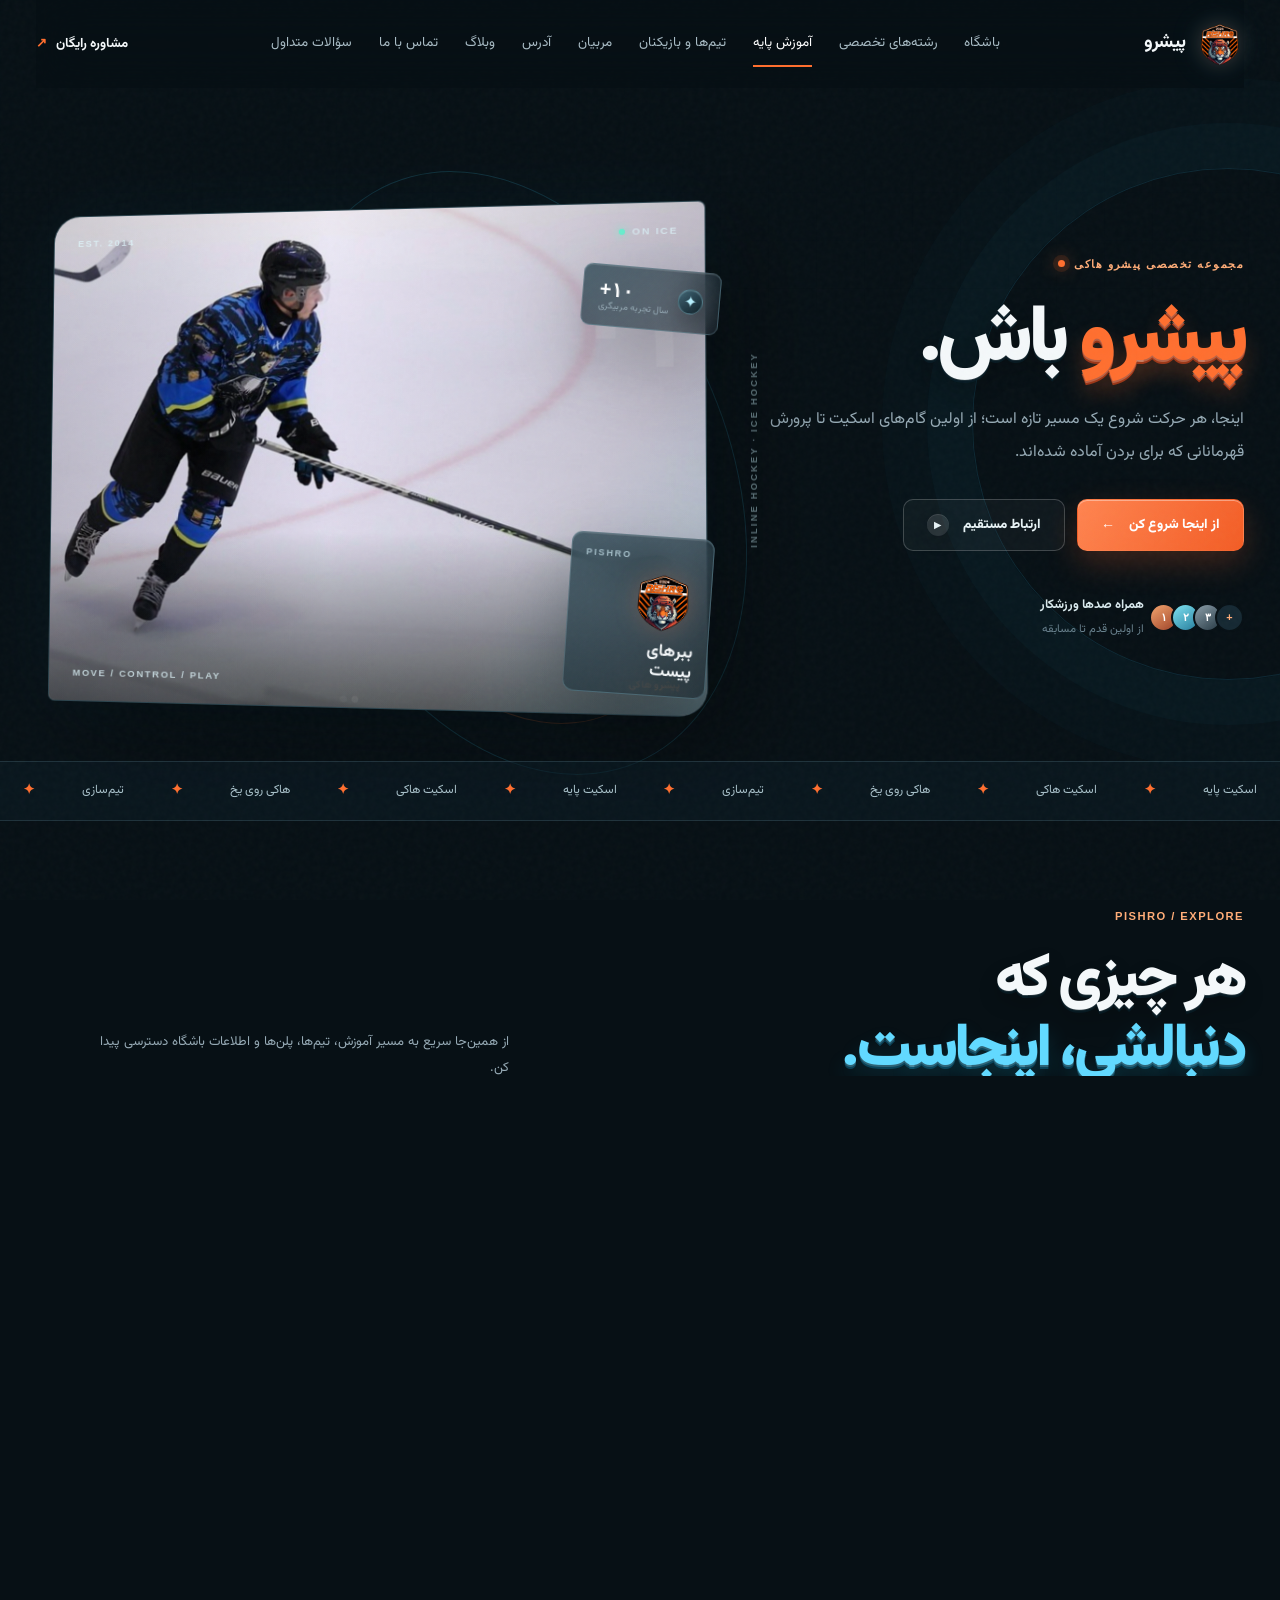
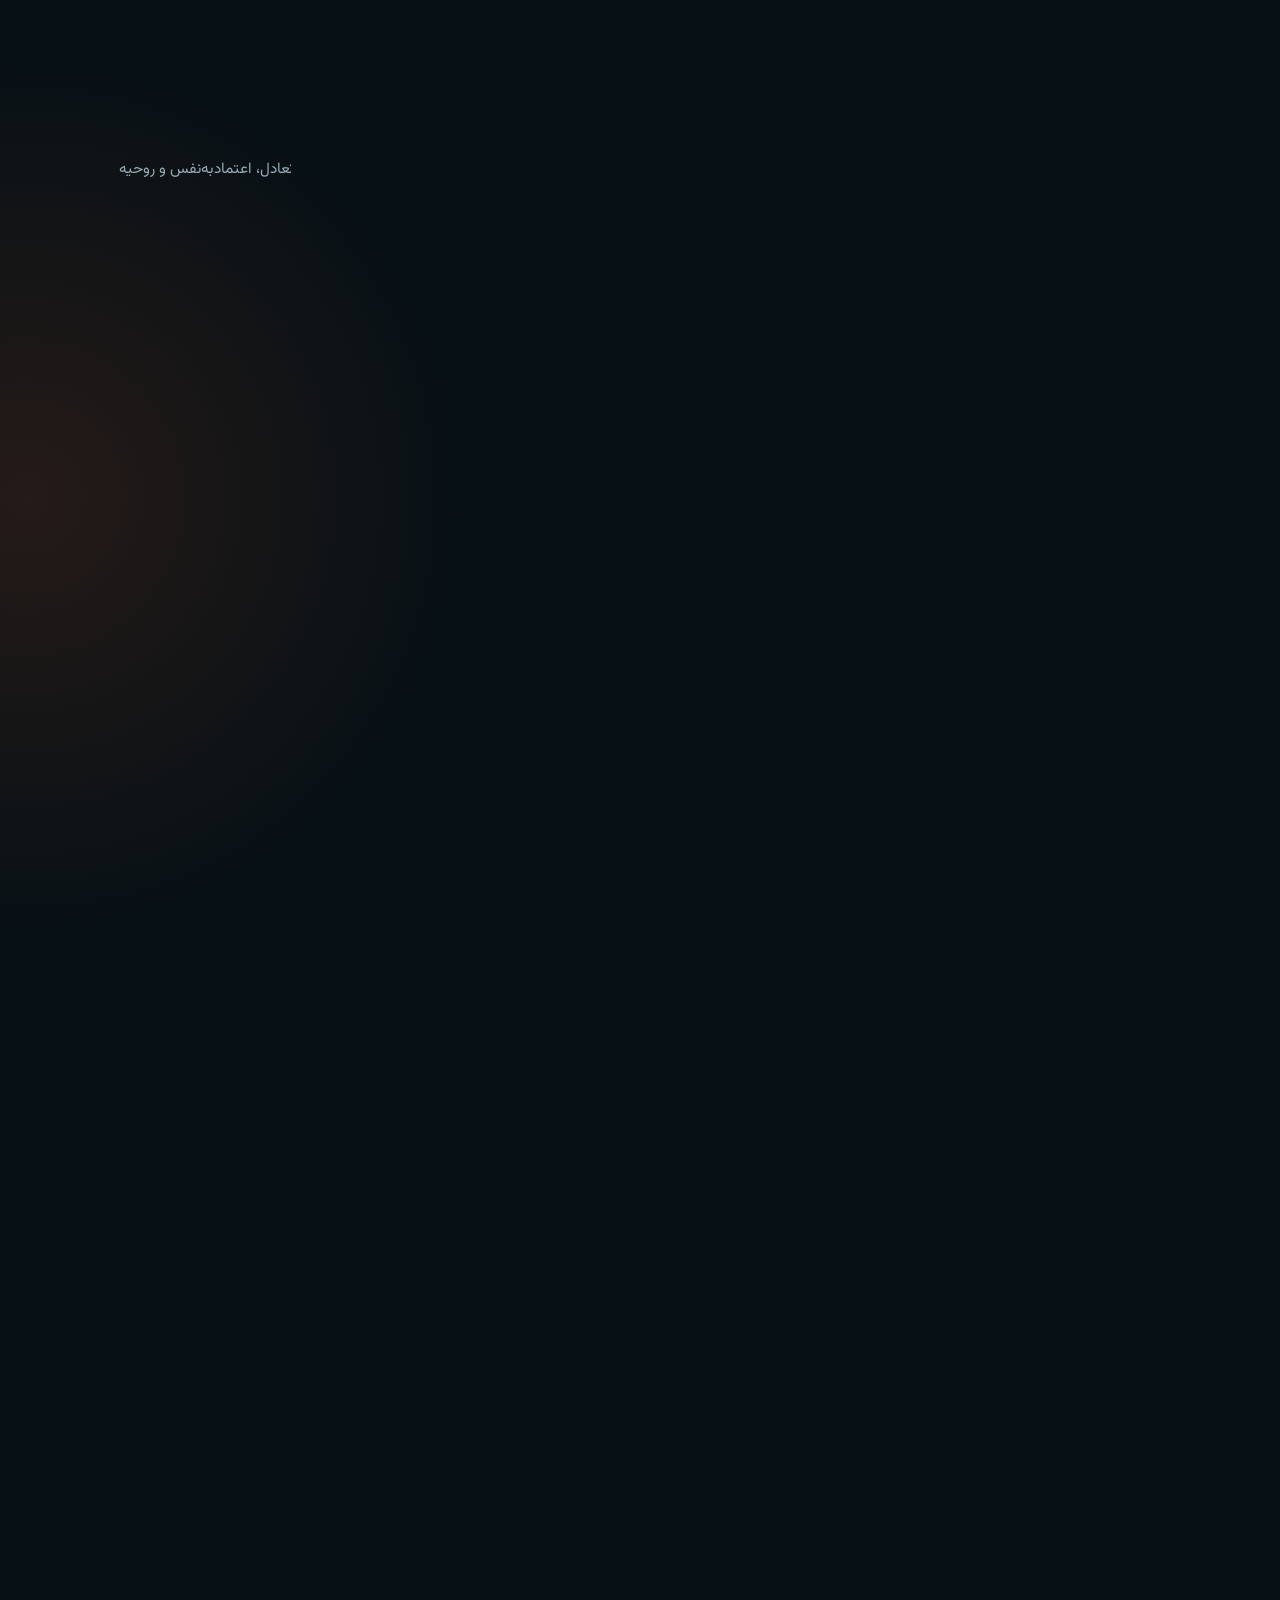
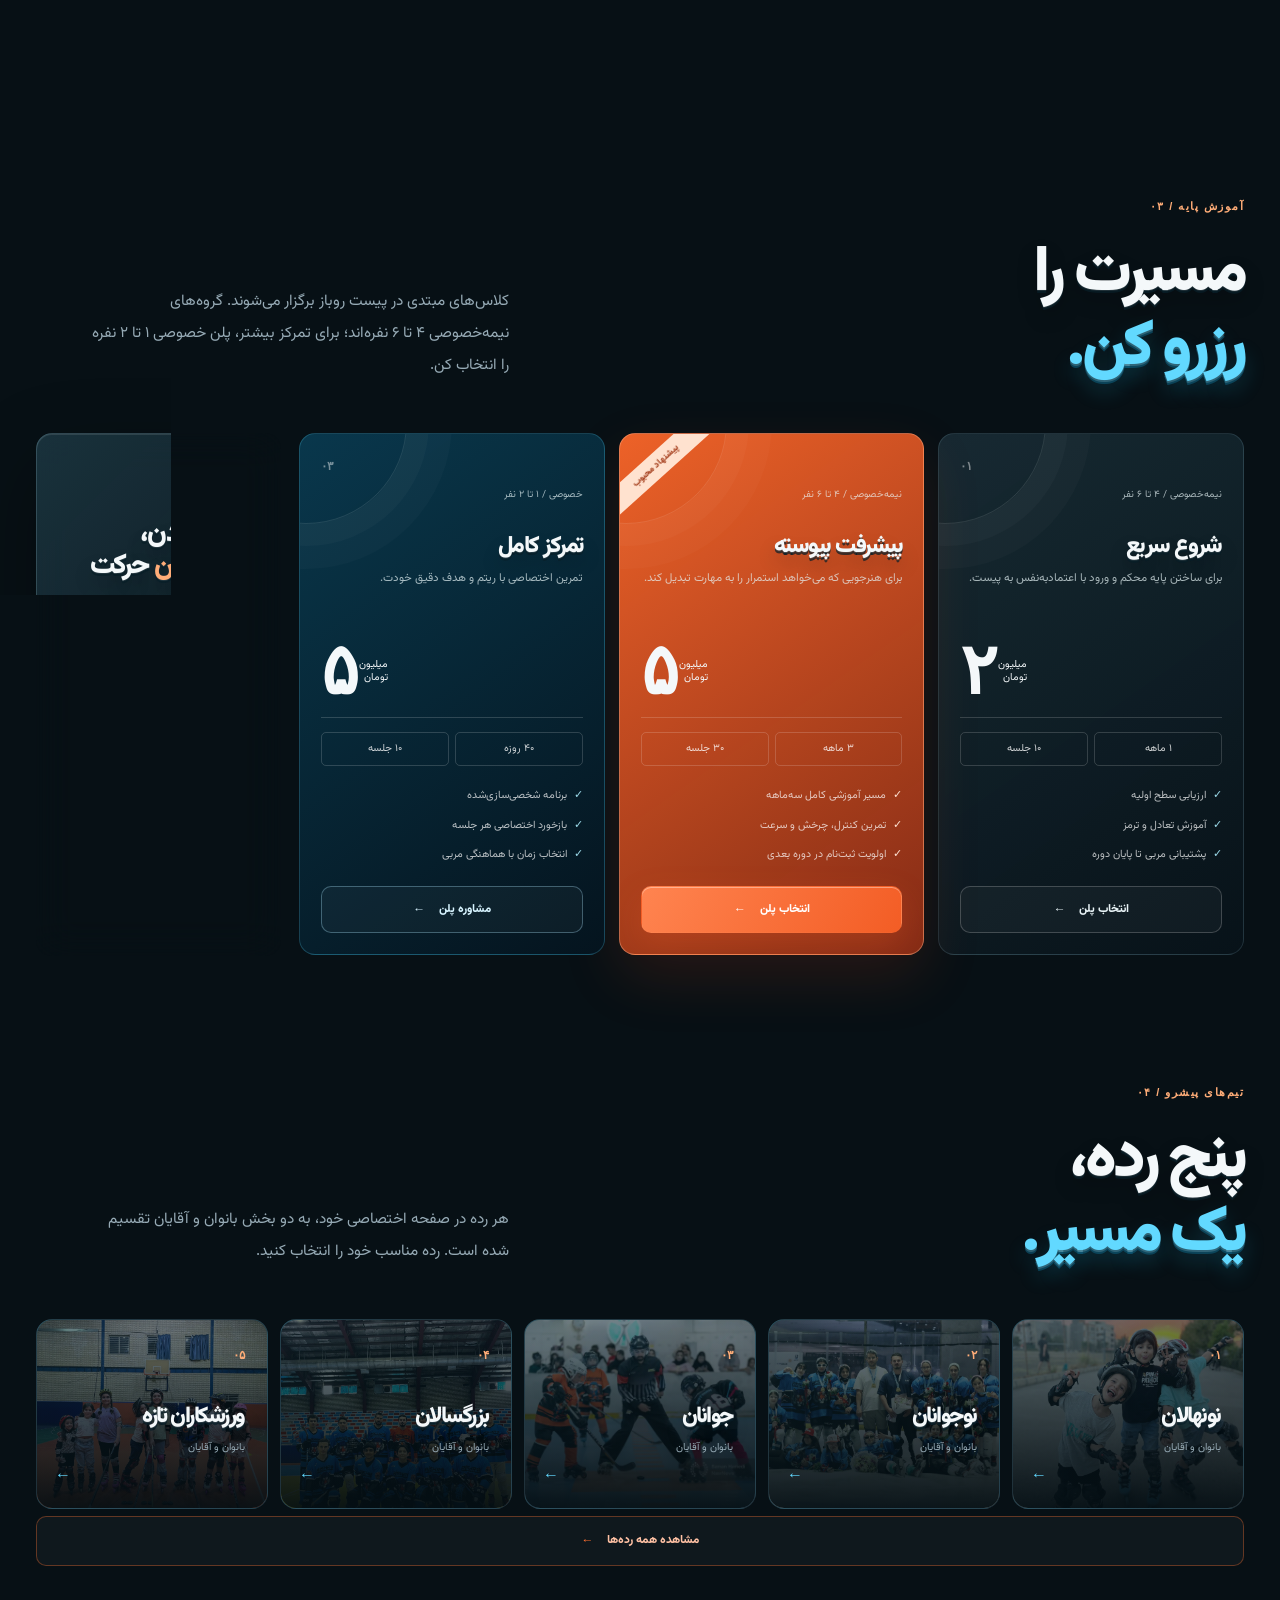
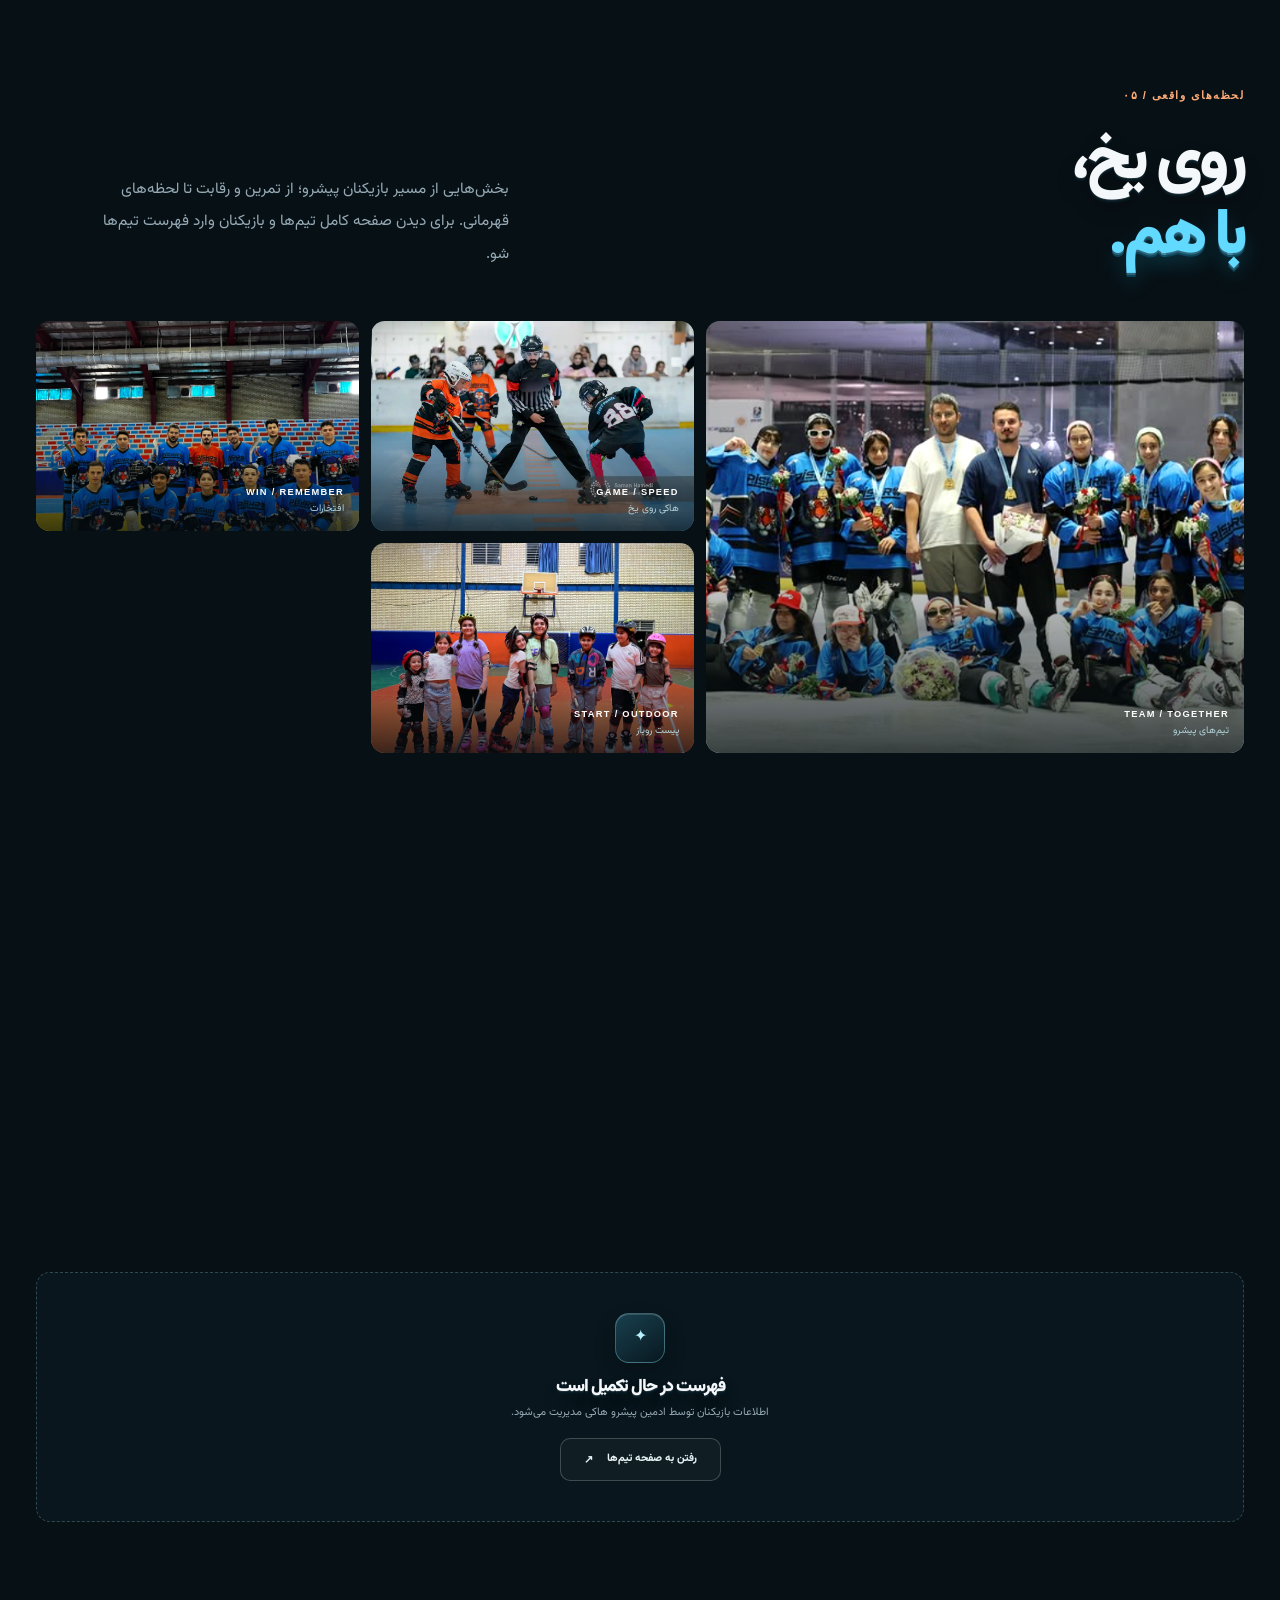
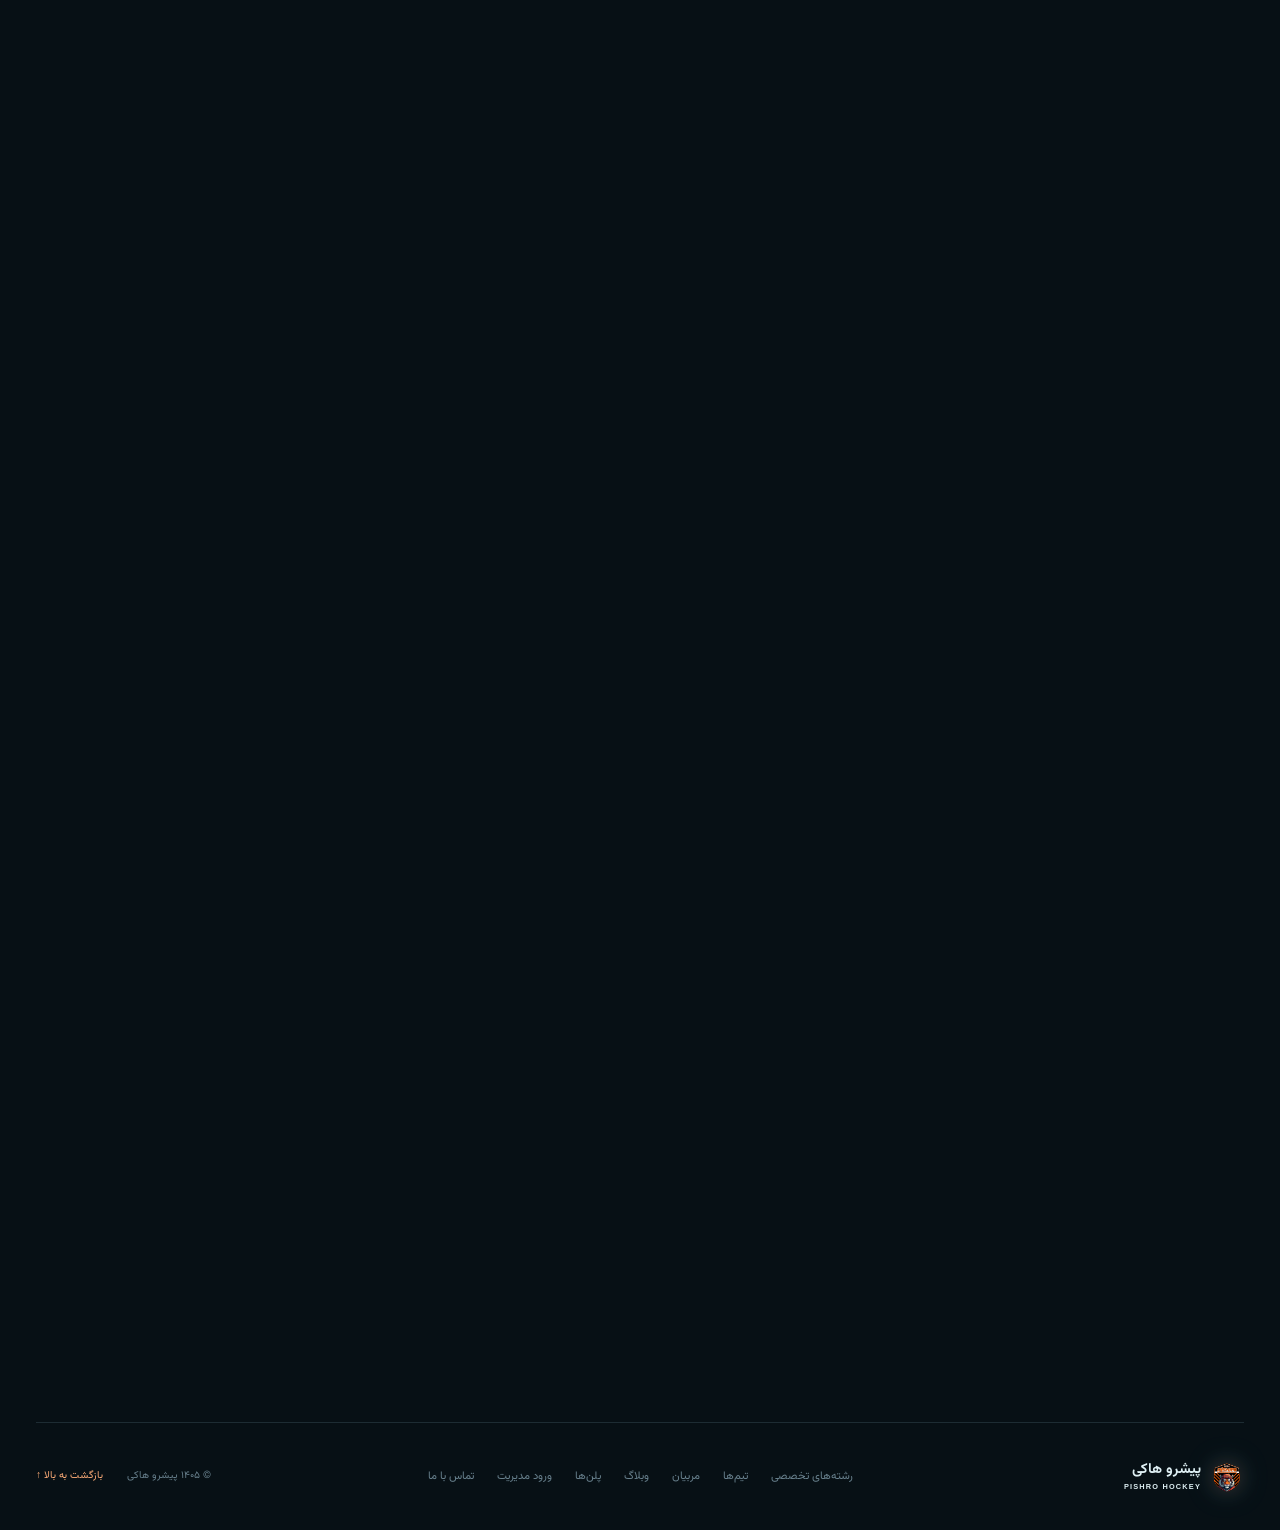
==== commit 59418765: "new commit" ====
--- a/index.html
+++ b/index.html
@@ -14,17 +14,18 @@
     <header class="topbar" id="topbar">
       <a class="brand" href="#home" aria-label="پیشرو هاکی">
         <span class="brand-mark supplied-logo" aria-hidden="true"><img src="assets/gallery/pishro-logo.png" alt="" /></span>
-        <span class="brand-copy"><b>پیشرو هاکی</b><small>PISHRO HOCKEY</small></span>
+        <span class="brand-copy"><b>پیشرو</b></span>
       </a>
 
       <nav class="main-nav" id="mainNav" aria-label="ناوبری اصلی">
-        <a href="#academy">آکادمی</a>
-        <a href="#programs">رشته‌ها</a>
-        <a href="#plans">پلن‌های آموزش</a>
+        <a href="#academy">باشگاه</a>
+        <a href="#programs">رشته‌های تخصصی</a>
+        <a href="#plans">آموزش پایه</a>
         <a href="teams.html">تیم‌ها و بازیکنان</a>
-        <a href="coaches.html">مربیان پیست</a>
+        <a href="coaches.html">مربیان</a>
+        <a href="#location">آدرس</a>
         <a href="blog.html">وبلاگ</a>
-        <a href="#location">مکان پیست</a>
+        <a href="contact.html">تماس با ما</a>
         <a href="#faq">سؤالات متداول</a>
       </nav>
 
@@ -40,11 +41,11 @@
       <section class="hero section" id="home">
         <div class="hero-copy reveal">
           <div class="eyebrow"><span class="pulse-dot"></span> مجموعه تخصصی پیشرو هاکی</div>
-          <h1>سرعتت را <em>بیشتر</em> کن.<br /><span>بازی را</span> زندگی کن.</h1>
-          <p class="hero-lead">اینجا هر حرکت، شروع یک مسیر تازه است؛ از اولین هل‌دادن روی پیست روباز تا ساختن بازیکنانی که برای بردن آماده‌اند.</p>
+          <h1 class="hero-slogan"><em>پیشرو</em> باش.</h1>
+          <p class="hero-lead">اینجا، هر حرکت شروع یک مسیر تازه است؛ از اولین گام‌های اسکیت تا پرورش قهرمانانی که برای بردن آماده شده‌اند.</p>
           <div class="hero-actions">
-            <a class="button button-primary" href="#plans">شروع مسیر من <span>←</span></a>
-            <button class="button button-ghost" data-open-modal data-plan="جلسه آشنایی">رزرو جلسه آشنایی <span class="play-icon">▶</span></button>
+            <a class="button button-primary" href="#plans">از اینجا شروع کن <span>←</span></a>
+            <button class="button button-ghost" data-open-modal data-plan="جلسه آشنایی">ارتباط مستقیم <span class="play-icon">▶</span></button>
           </div>
           <div class="hero-proof">
             <div class="avatar-stack" aria-hidden="true"><span>۱</span><span>۲</span><span>۳</span><span>+</span></div>
@@ -71,18 +72,18 @@
         </div>
       </section>
 
-      <div class="ticker" aria-label="رشته‌های آکادمی">
+      <div class="ticker" aria-label="رشته‌های تخصصیی باشگاه">
         <div class="ticker-track"><span>اسکیت پایه</span><b>✦</b><span>اسکیت هاکی</span><b>✦</b><span>هاکی روی یخ</span><b>✦</b><span>تیم‌سازی</span><b>✦</b><span>اسکیت پایه</span><b>✦</b><span>اسکیت هاکی</span><b>✦</b><span>هاکی روی یخ</span><b>✦</b><span>تیم‌سازی</span><b>✦</b></div>
       </div>
 
       <section class="section quick-nav-section" id="quickAccess">
-        <div class="quick-nav-head reveal"><div><div class="eyebrow">PISHRO / EXPLORE</div><h2>هر چیزی که<br /><span>دنبالشی، اینجاست.</span></h2></div><p>از همین‌جا سریع به مسیر آموزش، تیم‌ها، پلن‌ها و اطلاعات آکادمی دسترسی پیدا کن.</p></div>
+        <div class="quick-nav-head reveal"><div><div class="eyebrow">PISHRO / EXPLORE</div><h2>هر چیزی که<br /><span>دنبالشی، اینجاست.</span></h2></div><p>از همین‌جا سریع به مسیر آموزش، تیم‌ها، پلن‌ها و اطلاعات باشگاه دسترسی پیدا کن.</p></div>
         <div class="quick-nav-grid">
           <a class="quick-nav-card quick-orange reveal" href="#academy"><span class="quick-nav-icon">✦</span><span class="quick-nav-number">۰۱</span><div><b>پیشرو هاکی</b><small>چرا پیشرو و روش آموزش</small></div><i>←</i></a>
-          <a class="quick-nav-card quick-blue reveal reveal-delay-1" href="#programs"><span class="quick-nav-icon">◈</span><span class="quick-nav-number">۰۲</span><div><b>رشته‌های تخصصی</b><small>اسکیت هاکی و هاکی روی یخ</small></div><i>←</i></a>
-          <a class="quick-nav-card quick-dark reveal reveal-delay-2" href="#plans"><span class="quick-nav-icon">↗</span><span class="quick-nav-number">۰۳</span><div><b>پلن‌های آموزش</b><small>مسیر مناسب سطح خودت</small></div><i>←</i></a>
-          <a class="quick-nav-card quick-image reveal reveal-delay-3" href="teams.html"><img src="assets/gallery/team-champions.jpg" alt="تیم قهرمانان پیشرو" /><span class="quick-image-shade"></span><span class="quick-nav-number">۰۴</span><div><b>تیم‌ها و بازیکنان</b><small>فهرست تیم‌ها و پروفایل بازیکنان</small></div><i>←</i></a>
-          <a class="quick-nav-card quick-orange reveal" href="coaches.html"><span class="quick-nav-icon">♟</span><span class="quick-nav-number">۰۵</span><div><b>مربیان پیست</b><small>تجربه، تخصص و مسیر مربی‌ها</small></div><i>←</i></a>
+          <a class="quick-nav-card quick-blue reveal reveal-delay-1" href="#programs"><span class="quick-nav-icon">◈</span><span class="quick-nav-number">۰۲</span><div><b>رشته‌های تخصصیی تخصصی</b><small>اسکیت هاکی و هاکی روی یخ</small></div><i>←</i></a>
+          <a class="quick-nav-card quick-dark reveal reveal-delay-2" href="#plans"><span class="quick-nav-icon">↗</span><span class="quick-nav-number">۰۳</span><div><b>آموزش پایه</b><small>مسیر مناسب سطح خودت</small></div><i>←</i></a>
+          <a class="quick-nav-card quick-image reveal reveal-delay-3" href="teams.html"><img src="assets/gallery/team-adult.webp" alt="تیم قهرمانان پیشرو" /><span class="quick-image-shade"></span><span class="quick-nav-number">۰۴</span><div><b>تیم‌ها و بازیکنان</b><small>فهرست تیم‌ها و پروفایل بازیکنان</small></div><i>←</i></a>
+          <a class="quick-nav-card quick-orange reveal" href="coaches.html"><span class="quick-nav-icon">♟</span><span class="quick-nav-number">۰۵</span><div><b>مربیان</b><small>تجربه، تخصص و مسیر مربی‌ها</small></div><i>←</i></a>
           <a class="quick-nav-card quick-blue reveal reveal-delay-1" href="blog.html"><span class="quick-nav-icon">✎</span><span class="quick-nav-number">۰۶</span><div><b>وبلاگ پیشرو هاکی</b><small>قوانین، تجهیزات و آموزش</small></div><i>←</i></a>
         </div>
       </section>
@@ -100,7 +101,7 @@
             <div class="feature-icon blue-icon">◈</div><span class="card-kicker">مربیان باتجربه</span><h3>تجربه‌ای که<br />منتقل می‌شود</h3><p>مربی‌های پیشرو هاکی در اسکیت هاکی و هاکی روی یخ کنار تو هستند.</p><div class="feature-line"></div>
           </article>
           <article class="feature-card glass-feature reveal reveal-delay-2">
-            <div class="feature-icon chrome-icon">✦</div><span class="card-kicker">برای همه</span><h3>از ۶ تا<br />۶۰ سالگی</h3><p>کلاس‌های پایه، هاکی و تیم‌های سنی برای هر مرحله از مسیر.</p><div class="age-bubbles"><span>۶+</span><span>نوجوان</span><span>بزرگسال</span></div>
+            <div class="feature-icon chrome-icon">✦</div><span class="card-kicker">برای همه</span><h3>از ۳ تا<br />۶۰ سالگی</h3><p>کلاس‌های پایه، هاکی و تیم‌های سنی برای هر مرحله از مسیر.</p><div class="age-bubbles"><span>۳+</span><span>نوجوان</span><span>بزرگسال</span></div>
           </article>
         </div>
         <div class="stats-row reveal">
@@ -109,8 +110,8 @@
       </section>
 
       <section class="section programs-section" id="programs">
-        <div class="section-heading split-heading reveal"><div><div class="eyebrow">۰۲ / رشته‌ها</div><h2>زمین بازی<br /><span>تو انتخاب کن.</span></h2></div><p>دو مسیر تخصصی، یک استاندارد: آموزش دقیق، تمرین منظم و لذت واقعی از بازی. با توجه به هدف و سطح خودت مسیر مناسب را انتخاب کن.</p></div>
-        <div class="filter-bar reveal" role="tablist" aria-label="فیلتر رشته‌ها"><span>نمایش:</span><button class="filter-button active" data-filter="all" role="tab">همه</button><button class="filter-button" data-filter="inline" role="tab">اسکیت هاکی</button><button class="filter-button" data-filter="ice" role="tab">هاکی روی یخ</button></div>
+        <div class="section-heading split-heading reveal"><div><div class="eyebrow">۰۲ / رشته‌های تخصصی</div><h2>زمین بازی<br /><span>تو انتخاب کن.</span></h2></div><p>دو مسیر تخصصی، یک استاندارد: آموزش دقیق، تمرین منظم و لذت واقعی از بازی. با توجه به هدف و سطح خودت مسیر مناسب را انتخاب کن.</p></div>
+        <div class="filter-bar reveal" role="tablist" aria-label="فیلتر رشته‌های تخصصی"><span>نمایش:</span><button class="filter-button active" data-filter="all" role="tab">همه</button><button class="filter-button" data-filter="inline" role="tab">اسکیت هاکی</button><button class="filter-button" data-filter="ice" role="tab">هاکی روی یخ</button></div>
         <div class="program-grid">
           <article class="program-card inline-card reveal" data-category="inline"><div class="program-art inline-art"><span class="art-word">INLINE</span><span class="art-ring"></span><span class="art-ball">●</span><span class="art-streak"></span></div><div class="program-body"><div class="program-meta"><span class="tag tag-orange">اسکیت هاکی</span><span>همه رده‌ها</span></div><h3>اسکیت هاکی<br /><span>Inline Hockey</span></h3><p>تکنیک‌های پاس، شوت، دریبل و بازی تیمی روی پیست سالن؛ از آشنایی تا رقابت.</p><button class="card-link" data-open-modal data-plan="کلاس اسکیت هاکی">دریافت برنامه <span>←</span></button></div></article>
           <article class="program-card ice-card reveal reveal-delay-1" data-category="ice"><div class="program-art ice-art"><span class="art-word">ICE</span><span class="ice-shard shard-one"></span><span class="ice-shard shard-two"></span><span class="ice-puck">◆</span></div><div class="program-body"><div class="program-meta"><span class="tag tag-blue">هاکی روی یخ</span><span>تیمی</span></div><h3>هاکی روی یخ<br /><span>Ice Hockey</span></h3><p>تمرینات تخصصی اسکی روی یخ، کنترل پاک، تاکتیک و آماده‌سازی تیمی در سالن.</p><button class="card-link" data-open-modal data-plan="کلاس هاکی روی یخ">دریافت برنامه <span>←</span></button></div></article>
@@ -119,7 +120,7 @@
       </section>
 
       <section class="section plans-section" id="plans">
-        <div class="section-heading split-heading reveal"><div><div class="eyebrow">۰۳ / پلن‌های آموزش اسکیت پایه</div><h2>مسیرت را<br /><span>رزرو کن.</span></h2></div><p>کلاس‌های مبتدی در پیست روباز برگزار می‌شوند. گروه‌های نیمه‌خصوصی ۴ تا ۶ نفره‌اند؛ برای تمرکز بیشتر، پلن خصوصی ۱ تا ۲ نفره را انتخاب کن.</p></div>
+        <div class="section-heading split-heading reveal"><div><div class="eyebrow">۰۳ / آموزش پایه</div><h2>مسیرت را<br /><span>رزرو کن.</span></h2></div><p>کلاس‌های مبتدی در پیست روباز برگزار می‌شوند. گروه‌های نیمه‌خصوصی ۴ تا ۶ نفره‌اند؛ برای تمرکز بیشتر، پلن خصوصی ۱ تا ۲ نفره را انتخاب کن.</p></div>
         <div class="plans-layout">
           <div class="plan-cards">
             <article class="plan-card reveal"><div class="plan-top"><span class="plan-index">۰۱</span><span class="plan-type">نیمه‌خصوصی / ۴ تا ۶ نفر</span></div><h3>شروع سریع</h3><p>برای ساختن پایه محکم و ورود با اعتمادبه‌نفس به پیست.</p><div class="price"><strong>۲</strong><span>میلیون<br />تومان</span></div><div class="plan-detail"><span>۱ ماهه</span><span>۱۰ جلسه</span></div><ul><li>ارزیابی سطح اولیه</li><li>آموزش تعادل و ترمز</li><li>پشتیبانی مربی تا پایان دوره</li></ul><button class="button button-outline" data-open-modal data-plan="پلن ۱ — شروع سریع">انتخاب پلن <span>←</span></button></article>
@@ -131,26 +132,24 @@
       </section>
 
       <section class="section teams-section" id="teams">
-        <div class="section-heading split-heading reveal"><div><div class="eyebrow">۰۴ / خانواده پیشرو</div><h2>هر سن،<br /><span>یک تیم.</span></h2></div><p>کلاس‌های اسکیت هاکی در سالن برگزار می‌شوند و آکادمی برای همه رده‌های سنی تیم فعال دارد؛ برای یادگیری، رفاقت و رقابت سالم.</p></div>
-        <div class="team-layout">
-          <div class="team-list reveal">
-            <button type="button" class="team-row active" data-team="kids"><span class="team-no">۰۱</span><span><b>ببرهای کوچک</b><small>۶ تا ۹ سال · بازی و مهارت پایه</small></span><i>←</i></button>
-            <button type="button" class="team-row" data-team="junior"><span class="team-no">۰۲</span><span><b>نوجوانان پیشرو</b><small>۱۰ تا ۱۵ سال · تکنیک و تاکتیک</small></span><i>←</i></button>
-            <button type="button" class="team-row" data-team="adult"><span class="team-no">۰۳</span><span><b>تیم بزرگسالان</b><small>۱۶ سال به بالا · آمادگی مسابقه</small></span><i>←</i></button>
-            <button type="button" class="team-row" data-team="pro"><span class="team-no">۰۴</span><span><b>مسیر قهرمانی</b><small>استعدادیابی · تمرین پیشرفته</small></span><i>←</i></button>
-            <a href="teams.html" class="button button-outline teams-directory-button">صفحه کامل تیم‌ها و بازیکنان <span>←</span></a>
-          </div>
-          <div class="team-feature reveal reveal-delay-1" id="teamFeature"><img id="teamFeatureImage" class="team-feature-image" src="assets/gallery/team-kids.png" alt="تیم ببرهای کوچک پیشرو" /><div class="team-feature-bg"></div><div class="team-feature-content"><span class="team-overline">PISHRO TEAM / ۰۱</span><h3 id="teamTitle">ببرهای کوچک</h3><p id="teamText">اولین تجربه هاکی باید پر از بازی و کشف باشد. کودکان با تمرین‌های کوتاه و جذاب، تعادل، همکاری و لذت حرکت را یاد می‌گیرند.</p><div class="team-tags" id="teamTags"><span>بازی‌محور</span><span>مربی همراه</span><span>اعتمادبه‌نفس</span></div><button class="button button-primary" data-open-modal data-plan="تیم ببرهای کوچک">استعلام شرایط تیم <span>←</span></button></div><div class="team-number" id="teamNumber">۰۱</div></div>
+        <div class="section-heading split-heading reveal"><div><div class="eyebrow">۰۴ / تیم‌های پیشرو</div><h2>پنج رده،<br /><span>یک مسیر.</span></h2></div><p>هر رده در صفحه اختصاصی خود، به دو بخش بانوان و آقایان تقسیم شده است. رده مناسب خود را انتخاب کنید.</p></div>
+        <div class="new-team-categories reveal">
+          <a class="team-photo-link" href="team.html?category=novice"><img src="assets/gallery/team-novice.webp" alt="تیم نونهالان پیشرو"><b>۰۱</b><h3>نونهالان</h3><small>بانوان و آقایان</small><i>←</i></a>
+          <a class="team-photo-link" href="team.html?category=teen"><img src="assets/gallery/team-teen.webp" alt="تیم نوجوانان پیشرو"><b>۰۲</b><h3>نوجوانان</h3><small>بانوان و آقایان</small><i>←</i></a>
+          <a class="team-photo-link" href="team.html?category=youth"><img src="assets/gallery/team-youth.webp" alt="تیم جوانان پیشرو"><b>۰۳</b><h3>جوانان</h3><small>بانوان و آقایان</small><i>←</i></a>
+          <a class="team-photo-link" href="team.html?category=adult"><img src="assets/gallery/team-adult.webp" alt="تیم بزرگسالان پیشرو"><b>۰۴</b><h3>بزرگسالان</h3><small>بانوان و آقایان</small><i>←</i></a>
+          <a class="team-photo-link" href="team.html?category=new"><img src="assets/gallery/team-new.webp" alt="ورزشکاران تازه پیشرو"><b>۰۵</b><h3>ورزشکاران تازه</h3><small>بانوان و آقایان</small><i>←</i></a>
         </div>
+        <a href="teams.html" class="button button-outline teams-directory-button">مشاهده همه رده‌ها <span>←</span></a>
       </section>
 
       <section class="section home-gallery-section" id="moments">
         <div class="section-heading split-heading reveal"><div><div class="eyebrow">۰۵ / لحظه‌های واقعی</div><h2>روی یخ،<br /><span>با هم.</span></h2></div><p>بخش‌هایی از مسیر بازیکنان پیشرو؛ از تمرین و رقابت تا لحظه‌های قهرمانی. برای دیدن صفحه کامل تیم‌ها و بازیکنان وارد فهرست تیم‌ها شو.</p></div>
-        <div class="home-photo-grid reveal"><a class="home-photo-card home-photo-large" href="teams.html#gallery"><img src="assets/gallery/team-women.png" alt="تیم بانوان پیشرو در سالن یخ" /><span class="home-photo-overlay"></span><span class="home-photo-caption"><b>TEAM / TOGETHER</b><small>تیم‌های پیشرو</small></span></a><a class="home-photo-card" href="teams.html#gallery"><img src="assets/gallery/ice-duel.jpg" alt="مسابقه هاکی روی یخ" /><span class="home-photo-overlay"></span><span class="home-photo-caption"><b>GAME / SPEED</b><small>هاکی روی یخ</small></span></a><a class="home-photo-card" href="teams.html#gallery"><img src="assets/gallery/team-champions.jpg" alt="قهرمانی تیم پیشرو" /><span class="home-photo-overlay"></span><span class="home-photo-caption"><b>WIN / REMEMBER</b><small>افتخارات</small></span></a><a class="home-photo-card" href="teams.html#gallery"><img src="assets/gallery/open-rink.jpg" alt="پیست روباز آموزش اسکیت" /><span class="home-photo-overlay"></span><span class="home-photo-caption"><b>START / OUTDOOR</b><small>پیست روباز</small></span></a></div>
+        <div class="home-photo-grid reveal"><a class="home-photo-card home-photo-large" href="teams.html#gallery"><img src="assets/gallery/team-women.png" alt="تیم بانوان پیشرو در سالن یخ" /><span class="home-photo-overlay"></span><span class="home-photo-caption"><b>TEAM / TOGETHER</b><small>تیم‌های پیشرو</small></span></a><a class="home-photo-card" href="teams.html#gallery"><img src="assets/gallery/team-youth.webp" alt="مسابقه هاکی روی یخ" /><span class="home-photo-overlay"></span><span class="home-photo-caption"><b>GAME / SPEED</b><small>هاکی روی یخ</small></span></a><a class="home-photo-card" href="teams.html#gallery"><img src="assets/gallery/team-adult.webp" alt="قهرمانی تیم پیشرو" /><span class="home-photo-overlay"></span><span class="home-photo-caption"><b>WIN / REMEMBER</b><small>افتخارات</small></span></a><a class="home-photo-card" href="teams.html#gallery"><img src="assets/gallery/team-new.webp" alt="پیست روباز آموزش اسکیت" /><span class="home-photo-overlay"></span><span class="home-photo-caption"><b>START / OUTDOOR</b><small>پیست روباز</small></span></a></div>
       </section>
 
       <section class="section featured-roster-section" id="featuredPlayers">
-        <div class="section-heading split-heading reveal"><div><div class="eyebrow">۰۶ / فهرست رسمی</div><h2>بازیکنان<br /><span>پیشرو.</span></h2></div><p>بازیکنان ثبت‌شده توسط ادمین پیشرو هاکی، در این بخش به‌صورت خودکار نمایش داده می‌شوند. برای دیدن فهرست کامل هر تیم وارد صفحه تیم شوید.</p></div>
+        <div class="players-showcase reveal"><img src="assets/gallery/pishro-players-team.webp" alt="بازیکنان باشگاه پیشرو روی یخ" /><div class="players-showcase-overlay"></div><div class="players-showcase-copy"><div class="eyebrow">۰۶ / فهرست رسمی</div><h2>بازیکنان<br /><span>پیشرو.</span></h2><p>بازیکنان ثبت‌شده توسط ادمین باشگاه پیشرو، در این بخش به‌صورت خودکار نمایش داده می‌شوند. برای دیدن فهرست کامل هر تیم وارد صفحه تیم شوید.</p></div><span class="players-showcase-label">PISHRO<br />ON ICE</span></div>
         <div class="home-roster-toolbar reveal"><div><span class="live-dot-small"></span><b><span id="homePlayersCount">۰</span> بازیکن ثبت‌شده</b></div><a class="text-button" href="teams.html">مشاهده همه تیم‌ها <span>↗</span></a></div>
         <div class="home-players-grid" id="homePlayersGrid"></div>
         <div class="home-roster-empty" id="homePlayersEmpty"><div class="empty-emblem">✦</div><h3>فهرست در حال تکمیل است</h3><p>اطلاعات بازیکنان توسط ادمین پیشرو هاکی مدیریت می‌شود.</p><a class="button button-outline" href="teams.html">رفتن به صفحه تیم‌ها <span>↗</span></a></div>
@@ -164,7 +163,7 @@
       </section>
 
       <section class="section gear-section" id="gear">
-        <div class="gear-panel reveal"><div class="gear-glow"></div><div class="gear-copy"><div class="eyebrow">۰۸ / تجهیزات</div><h2>اسکیت مناسب،<br /><span>شروع بهتر.</span></h2><p>برای خرید اسکیت سردرگم نشو. با مشاوره مربی، متناسب با سن، سطح، بودجه و نوع استفاده انتخاب کن. اسکیت‌های موجود آکادمی را هم می‌توانی ببینی.</p><div class="gear-actions"><button class="button button-primary" data-open-modal data-plan="مشاوره خرید اسکیت">مشاوره خرید اسکیت <span>←</span></button><button class="button button-ghost" data-open-modal data-plan="لیست اسکیت‌های موجود">لیست اسکیت‌های موجود <span>↗</span></button></div></div><div class="skate-display"><div class="skate-shadow"></div><div class="skate-boot"><span class="boot-lace l1"></span><span class="boot-lace l2"></span><span class="boot-lace l3"></span><span class="boot-logo">P</span></div><div class="skate-rail"><span></span><i></i><i></i><i></i></div><div class="gear-sticker">FIT<br /><b>FIRST</b></div></div></div>
+        <div class="gear-panel reveal"><div class="gear-glow"></div><div class="gear-copy"><div class="eyebrow">۰۸ / تجهیزات</div><h2>اسکیت مناسب،<br /><span>شروع بهتر.</span></h2><p>برای خرید اسکیت سردرگم نشو. با مشاوره مربی، متناسب با سن، سطح، بودجه و نوع استفاده انتخاب کن. اسکیت‌های موجود باشگاه را هم می‌توانی ببینی.</p><div class="gear-actions"><button class="button button-primary" data-open-modal data-plan="مشاوره خرید اسکیت">مشاوره خرید اسکیت <span>←</span></button><button class="button button-ghost" data-open-modal data-plan="لیست اسکیت‌های موجود">لیست اسکیت‌های موجود <span>↗</span></button></div></div><div class="skate-display"><div class="skate-shadow"></div><div class="skate-boot"><span class="boot-lace l1"></span><span class="boot-lace l2"></span><span class="boot-lace l3"></span><span class="boot-logo">P</span></div><div class="skate-rail"><span></span><i></i><i></i><i></i></div><div class="gear-sticker">FIT<br /><b>FIRST</b></div></div></div>
       </section>
 
       <section class="section achievements-section" id="achievements">
@@ -182,10 +181,10 @@
       </section>
     </main>
 
-    <footer class="footer"><div class="footer-brand"><span class="brand-mark small-mark supplied-logo"><img src="assets/gallery/pishro-logo.png" alt="" /></span><div><b>پیشرو هاکی</b><small>PISHRO HOCKEY</small></div></div><div class="footer-links"><a href="#programs">رشته‌ها</a><a href="teams.html">تیم‌ها</a><a href="coaches.html">مربیان</a><a href="blog.html">وبلاگ</a><a href="#plans">پلن‌ها</a><a href="admin.html">ورود مدیریت</a><a href="#contact">تماس</a></div><div class="footer-end"><span>© ۱۴۰۵ پیشرو هاکی</span><a href="#home">بازگشت به بالا ↑</a></div></footer>
+    <footer class="footer"><div class="footer-brand"><span class="brand-mark small-mark supplied-logo"><img src="assets/gallery/pishro-logo.png" alt="" /></span><div><b>پیشرو هاکی</b><small>PISHRO HOCKEY</small></div></div><div class="footer-links"><a href="#programs">رشته‌های تخصصی</a><a href="teams.html">تیم‌ها</a><a href="coaches.html">مربیان</a><a href="blog.html">وبلاگ</a><a href="#plans">پلن‌ها</a><a href="admin.html">ورود مدیریت</a><a href="contact.html">تماس با ما</a></div><div class="footer-end"><span>© ۱۴۰۵ پیشرو هاکی</span><a href="#home">بازگشت به بالا ↑</a></div></footer>
   </div>
 
-  <div class="modal-backdrop" id="consultModal" aria-hidden="true"><div class="modal" role="dialog" aria-modal="true" aria-labelledby="modalTitle"><button class="modal-close" data-close-modal aria-label="بستن">×</button><div class="modal-mark">✦</div><div class="eyebrow">PISHRO / START HERE</div><h2 id="modalTitle">مسیر مناسب تو<br /><span>از اینجا شروع می‌شود.</span></h2><p>اطلاعاتت را ثبت کن تا برای هماهنگی جلسه و انتخاب بهترین برنامه با تو تماس بگیریم.</p><form id="modalForm"><label>نام<input type="text" name="modalName" placeholder="نام شما" required /></label><label>شماره تماس<input type="tel" name="modalPhone" placeholder="۰۹۱۲ ۱۲۳ ۴۵۶۷" required /></label><label>درخواست شما<select name="modalPlan" id="modalPlan"><option>مشاوره رایگان</option><option>جلسه آشنایی</option><option>پلن ۱ — شروع سریع</option><option>پلن ۲ — پیشرفت پیوسته</option><option>پلن خصوصی — تمرکز کامل</option><option>کلاس اسکیت هاکی</option><option>کلاس هاکی روی یخ</option><option>مشاوره خرید اسکیت</option><option>تیم‌های سنی</option></select></label><button class="button button-primary" type="submit">ثبت درخواست <span>←</span></button></form></div></div>
+  <div class="modal-backdrop" id="consultModal" aria-hidden="true"><div class="modal" role="dialog" aria-modal="true" aria-labelledby="modalTitle"><button class="modal-close" data-close-modal aria-label="بستن">×</button><div class="modal-mark">✦</div><div class="eyebrow">PISHRO / START HERE</div><h2 id="modalTitle">مسیر مناسب تو<br /><span>ارتباط مستقیم.</span></h2><p>برای مشاوره فوری، همین حالا با باشگاه پیشرو تماس بگیرید.</p><a class="modal-phone" href="tel:09991292940"><span>تماس مستقیم</span><b>۰۹۹۹ ۱۲۹ ۲۹۴۰</b><i>←</i></a><form id="modalForm"><label>نام<input type="text" name="modalName" placeholder="نام شما" required /></label><label>شماره تماس<input type="tel" name="modalPhone" placeholder="۰۹۱۲ ۱۲۳ ۴۵۶۷" required /></label><label>درخواست شما<select name="modalPlan" id="modalPlan"><option>مشاوره رایگان</option><option>جلسه آشنایی</option><option>پلن ۱ — شروع سریع</option><option>پلن ۲ — پیشرفت پیوسته</option><option>پلن خصوصی — تمرکز کامل</option><option>کلاس اسکیت هاکی</option><option>کلاس هاکی روی یخ</option><option>مشاوره خرید اسکیت</option><option>تیم‌های سنی</option></select></label><button class="button button-primary" type="submit">ثبت درخواست <span>←</span></button></form></div></div>
   <div class="toast" id="toast" role="status"><span>✓</span><div><b>درخواستت ثبت شد</b><small>به‌زودی با تو تماس می‌گیریم.</small></div></div>
 
   <script src="api-client.js"></script>
--- a/styles.css
+++ b/styles.css
@@ -510,3 +510,109 @@
 }
 
 @media (prefers-reduced-motion: reduce) { *, *::before, *::after { scroll-behavior: auto !important; transition-duration: .01ms !important; animation-duration: .01ms !important; } }
+/* Dedicated contact destination */
+.contact-page-hero { display: grid; grid-template-columns: 1.15fr .85fr; gap: clamp(30px, 7vw, 110px); align-items: center; min-height: calc(100vh - 175px); padding-top: 70px; padding-bottom: 100px; }
+.contact-page-card { position: relative; padding: clamp(28px, 5vw, 60px); overflow: hidden; border: 1px solid rgba(125,209,235,.2); border-radius: 28px; background: radial-gradient(circle at 85% 10%, rgba(255,111,47,.18), transparent 32%), linear-gradient(135deg, rgba(22,57,70,.94), rgba(7,17,23,.94)); box-shadow: var(--shadow); }
+.contact-page-card::after { content: 'P'; position: absolute; left: -13px; bottom: -81px; color: rgba(255,255,255,.035); font: 900 20rem/.8 var(--font-en); }
+.contact-page-card > * { position: relative; z-index: 1; }.contact-kicker { color: var(--orange-light); font-size: .78rem; font-weight: 700; }.contact-page-card h1 { font-size: clamp(3.5rem, 6vw, 6.5rem); line-height: .95; margin: 18px 0 24px; }.contact-page-card > p:not(.contact-kicker) { max-width: 540px; color: var(--muted); font-size: .87rem; }
+.contact-number-card { display: flex; flex-direction: column; gap: 5px; width: fit-content; margin: 28px 0 17px; padding: 16px 22px; border-right: 3px solid var(--orange); border-radius: 9px; background: rgba(0,0,0,.18); }.contact-number-card span { color: var(--muted); font-size: .66rem; }.contact-number-card b { color: #fff; direction: ltr; font: 800 clamp(1.35rem, 3vw, 2.1rem) var(--font-en); letter-spacing: .06em; }.call-now-button { min-width: 220px; }.contact-page-card small { display: block; margin-top: 13px; color: var(--muted-2); font-size: .62rem; }
+.contact-page-art { position: relative; display: grid; min-height: 470px; place-items: center; overflow: hidden; border: 1px solid rgba(114,218,245,.2); border-radius: 50%; background: radial-gradient(circle at 50% 50%, rgba(48,200,255,.2), transparent 35%), linear-gradient(135deg, #123543, #071116); }.contact-symbol { display: grid; place-items: center; width: 170px; height: 170px; border: 1px solid rgba(255,255,255,.24); border-radius: 50%; background: linear-gradient(135deg, var(--orange), #db4b1e); color: white; font-size: 5rem; box-shadow: 0 0 0 20px rgba(255,111,47,.06), 0 25px 50px rgba(0,0,0,.35); }.contact-page-art > span { position: absolute; bottom: 43px; color: rgba(225,247,250,.6); font: 700 .7rem/1.8 var(--font-en); letter-spacing: .18em; text-align: center; direction: ltr; }.contact-orbit { position:absolute; border: 1px dashed rgba(132,225,244,.35); border-radius: 50%; }.contact-orbit.one { width: 78%; height: 78%; }.contact-orbit.two { width: 110%; height: 110%; }
+@media (max-width: 760px) { .contact-page-hero { grid-template-columns: 1fr; padding-top: 40px; }.contact-page-art { min-height: 310px; border-radius: 24px; }.contact-symbol { width: 120px; height: 120px; font-size: 3.7rem; }.contact-page-card h1 { font-size: 3.6rem; } }
+
+/* Vazirmatn — the site's unified Persian typeface */
+@font-face { font-family: 'Vazirmatn Local'; src: url('assets/fonts/vazirmatn-400.ttf') format('truetype'); font-weight: 400; font-style: normal; font-display: swap; }
+@font-face { font-family: 'Vazirmatn Local'; src: url('assets/fonts/vazirmatn-500.ttf') format('truetype'); font-weight: 500; font-style: normal; font-display: swap; }
+@font-face { font-family: 'Vazirmatn Local'; src: url('assets/fonts/vazirmatn-600.ttf') format('truetype'); font-weight: 600; font-style: normal; font-display: swap; }
+@font-face { font-family: 'Vazirmatn Local'; src: url('assets/fonts/vazirmatn-700.ttf') format('truetype'); font-weight: 700; font-style: normal; font-display: swap; }
+@font-face { font-family: 'Vazirmatn Local'; src: url('assets/fonts/vazirmatn-800.ttf') format('truetype'); font-weight: 800; font-style: normal; font-display: swap; }
+@font-face { font-family: 'Vazirmatn Local'; src: url('assets/fonts/vazirmatn-900.ttf') format('truetype'); font-weight: 900; font-style: normal; font-display: swap; }
+:root { --font-fa: 'Vazirmatn Local', Vazirmatn, Tahoma, sans-serif; }
+
+/* Distinctive Persian display face for the main campaign line */
+
+/* Formal, consistent title treatment — Vazirmatn replaces the display typeface everywhere */
+h1, h2, h3,
+.hero-copy h1,
+.section-heading h2,
+.contact-page-card h1,
+.blog-hero-copy h1,
+.coaches-hero-copy h1,
+.post-hero-copy h1 {
+  font-family: 'Vazirmatn Local', Vazirmatn, Tahoma, sans-serif;
+  font-weight: 900;
+  letter-spacing: -.065em;
+  line-height: 1.16;
+  text-shadow: 0 1px 0 rgba(255,255,255,.11), 0 3px 0 rgba(8,31,40,.72), 0 10px 20px rgba(0,0,0,.24);
+}
+.hero-copy h1 { line-height: 1.08; }
+/* Unified premium icon language: crisp line-style tokens instead of mixed visual treatments */
+.feature-icon, .quick-nav-icon, .stat-icon, .empty-emblem, .modal-mark,
+.coach-cta-mark, .directory-cta-mark, .blog-newsletter-mark, .roster-note-mark,
+.contact-symbol {
+  border: 1px solid rgba(157,225,240,.34);
+  border-radius: 14px;
+  background: linear-gradient(145deg, rgba(45,112,134,.48), rgba(8,25,33,.86));
+  box-shadow: inset 0 1px rgba(255,255,255,.14), 0 10px 22px rgba(0,0,0,.2);
+}
+.feature-icon, .quick-nav-icon, .stat-icon, .empty-emblem, .modal-mark {
+  color: #b7f1ff;
+}
+.feature-icon.orange-icon, .quick-orange .quick-nav-icon, .modal-mark {
+  border-color: rgba(255,150,107,.55);
+  background: linear-gradient(145deg, #ee6732, #a93820);
+  color: #fff;
+}
+.feature-icon.blue-icon, .quick-blue .quick-nav-icon {
+  background: linear-gradient(145deg, #237fa7, #123c56);
+  color: #e8fbff;
+}
+.icon-button, .menu-button, .play-icon {
+  border-color: rgba(157,225,240,.30);
+  box-shadow: inset 0 1px rgba(255,255,255,.1), 0 7px 16px rgba(0,0,0,.16);
+}
+.hero-copy h1.hero-slogan em {
+  color: #ff6f2f;
+  background: none;
+  -webkit-text-fill-color: #ff6f2f;
+  text-shadow: 0 2px 0 rgba(255,213,190,.28), 0 4px 0 #9d3718, 0 13px 22px rgba(255,111,47,.28);
+}
+
+/* Clean sky-blue title accent: no gradient/fade */
+:root { --sky-title: #62d9ff; }
+h1 span, h2 span,
+.section-heading h2 span,
+.hero-copy h1 span {
+  color: var(--sky-title);
+  background: none;
+  -webkit-background-clip: initial;
+  background-clip: initial;
+  -webkit-text-fill-color: var(--sky-title);
+  text-shadow: 0 2px 0 rgba(210,248,255,.18), 0 4px 0 rgba(15,94,124,.60), 0 11px 20px rgba(33,180,225,.22);
+}
+.new-team-categories { display:grid; grid-template-columns:repeat(5,1fr); gap:12px; }
+.new-team-categories a { position:relative; min-height:190px; padding:22px; overflow:hidden; border:1px solid var(--line); border-radius:16px; color:var(--text); background:linear-gradient(145deg,rgba(28,67,82,.86),rgba(8,20,27,.9)); text-decoration:none; transition:.25s; }
+.new-team-categories a:hover { transform:translateY(-6px); border-color:var(--orange); background:linear-gradient(145deg,rgba(42,106,127,.96),rgba(10,25,33,.95)); }.new-team-categories b { color:var(--orange-light); font:800 .72rem var(--font-en); }.new-team-categories h3 { margin:34px 0 3px; font-size:1.4rem; }.new-team-categories small { color:var(--muted); font-size:.65rem; }.new-team-categories i { position:absolute; left:18px; bottom:16px; color:var(--sky-title); font-style:normal; }
+@media(max-width:900px){.new-team-categories{grid-template-columns:repeat(2,1fr)}} @media(max-width:520px){.new-team-categories{grid-template-columns:1fr}.new-team-categories a{min-height:130px}.new-team-categories h3{margin:20px 0 3px}}
+.gender-roster{padding:42px 0;border-top:1px solid var(--line)}.gender-roster+.gender-roster{margin-top:28px}.roster-grid{display:grid;grid-template-columns:repeat(3,1fr);gap:15px}.team-gallery{margin-top:42px;padding:25px;border:1px solid var(--line);border-radius:18px;background:rgba(12,31,41,.46)}.team-gallery h3{font-size:1.4rem}.team-gallery-grid{display:grid;grid-template-columns:repeat(3,1fr);gap:12px}.team-gallery-grid figure{position:relative;margin:0;min-height:180px;overflow:hidden;border-radius:12px}.team-gallery-grid img{width:100%;height:100%;object-fit:cover}.team-gallery-grid figcaption{position:absolute;right:0;bottom:0;left:0;padding:28px 12px 10px;background:linear-gradient(transparent,rgba(2,10,14,.9));font-size:.67rem}@media(max-width:760px){.roster-grid,.team-gallery-grid{grid-template-columns:1fr}}
+.admin-team-gallery{margin-top:28px;padding-top:24px;border-top:1px solid var(--line)}.admin-team-gallery h3{margin:5px 0;font-size:1.25rem}.gallery-upload-form{display:grid;grid-template-columns:1fr 1.5fr auto;gap:9px;margin:15px 0}.gallery-upload-form input{min-height:42px;padding:8px;border:1px solid var(--line);border-radius:7px;background:#0a1920;color:#dceff2}@media(max-width:650px){.gallery-upload-form{grid-template-columns:1fr}.gallery-upload-form .button{width:100%}}
+/* Team directory entrance: championship image + large Pishro mark */
+.teams-entry-hero { display:grid; grid-template-columns:1fr 1fr; gap:clamp(30px,7vw,105px); align-items:center; min-height:550px; padding-top:65px; padding-bottom:54px; }.teams-entry-hero .directory-hero-copy { max-width:580px; }.teams-entry-hero .directory-hero-copy .button { margin-top:14px; }.teams-hero-visual { position:relative; min-height:500px; overflow:hidden; border:1px solid rgba(126,222,244,.27); border-radius:28px; background:#0d252e; box-shadow:0 30px 70px rgba(0,0,0,.35); }.teams-hero-photo { position:absolute; inset:0; width:100%; height:100%; object-fit:cover; filter:saturate(1.08) contrast(1.05); }.teams-hero-shade { position:absolute; inset:0; background:linear-gradient(130deg,rgba(4,15,20,.12),rgba(4,15,20,.82)),linear-gradient(0deg,rgba(3,12,16,.75),transparent 48%); }.teams-logo-monument { position:absolute; z-index:1; top:50%; left:50%; display:grid; width:min(72%,330px); aspect-ratio:1; place-items:center; transform:translate(-50%,-50%); border:1px solid rgba(255,255,255,.27); border-radius:50%; background:radial-gradient(circle,rgba(255,117,54,.22),rgba(7,25,32,.22) 61%,transparent 62%); box-shadow:0 0 0 22px rgba(255,255,255,.045),0 0 70px rgba(255,111,47,.3); }.teams-logo-monument img { width:80%; height:80%; object-fit:contain; filter:drop-shadow(0 12px 20px rgba(0,0,0,.52)); }.teams-hero-caption { position:absolute; z-index:2; right:26px; bottom:24px; color:#dff9ff; font:700 .65rem var(--font-en); letter-spacing:.16em; direction:ltr; }.teams-hero-badge { position:absolute; z-index:2; top:22px; left:22px; padding:10px 13px; border:1px solid rgba(255,255,255,.25); border-radius:9px; background:rgba(3,15,20,.48); color:#ffb287; font:700 .58rem/1.5 var(--font-en); letter-spacing:.12em; direction:ltr; }.teams-hero-badge b { color:#e7faff; font-size:.9rem; }
+@media(max-width:800px){.teams-entry-hero{grid-template-columns:1fr;min-height:auto;padding-top:35px}.teams-hero-visual{min-height:360px}.teams-logo-monument{width:210px}.teams-entry-hero .directory-hero-copy{max-width:none}}
+/* Immersive team photo album */
+.team-moments{padding-top:88px;padding-bottom:105px}.pishro-mosaic{display:grid;grid-template-columns:1.25fr 1fr 1fr;grid-template-rows:210px 210px;gap:13px}.mosaic-tile{position:relative;min-width:0;overflow:hidden;padding:0;border:1px solid rgba(160,225,240,.17);border-radius:16px;background:#0c2029;cursor:zoom-in}.mosaic-tile.mosaic-main{grid-row:span 2}.mosaic-tile.mosaic-wide{grid-column:span 2}.mosaic-tile img{width:100%;height:100%;object-fit:cover;transition:transform .7s cubic-bezier(.2,.75,.2,1),filter .45s;filter:saturate(.98) contrast(1.05)}.mosaic-tile::after{content:'';position:absolute;inset:0;background:linear-gradient(0deg,rgba(3,12,16,.9),transparent 58%);transition:.35s}.mosaic-tile:hover img{transform:scale(1.1);filter:saturate(1.22) contrast(1.08)}.mosaic-tile:hover::after{background:linear-gradient(0deg,rgba(255,94,41,.43),transparent 68%)}.mosaic-tile span{position:absolute;z-index:1;right:18px;bottom:15px;display:grid;gap:1px;color:white;text-align:right}.mosaic-tile b{font:800 .65rem var(--font-en);letter-spacing:.12em;direction:ltr}.mosaic-tile small{color:#c4eaf2;font-size:.67rem}.pishro-lightbox{position:fixed;z-index:100;inset:0;display:grid;place-content:center;gap:12px;padding:28px;opacity:0;visibility:hidden;background:rgba(2,9,12,.91);backdrop-filter:blur(14px);transition:.25s}.pishro-lightbox.open{opacity:1;visibility:visible}.pishro-lightbox img{max-width:min(920px,90vw);max-height:76vh;border:1px solid rgba(190,240,250,.3);border-radius:17px;box-shadow:0 30px 90px #000}.pishro-lightbox p{margin:0;color:#e9f9fc;text-align:center;font-size:.8rem}.pishro-lightbox-close{position:fixed;top:25px;left:28px;width:42px;height:42px;border:1px solid rgba(255,255,255,.28);border-radius:50%;background:rgba(255,255,255,.07);color:#fff;font-size:1.7rem;cursor:pointer}@media(max-width:700px){.pishro-mosaic{grid-template-columns:1fr 1fr;grid-template-rows:190px 170px 170px}.mosaic-tile.mosaic-main{grid-row:span 2}.mosaic-tile.mosaic-wide{grid-column:span 2}}
+.teams-logo-monument{animation:logoFloat 5s ease-in-out infinite}.teams-hero-visual::before{content:'';position:absolute;z-index:1;inset:-35%;background:conic-gradient(from 0deg,transparent,rgba(89,217,255,.25),transparent,rgba(255,111,47,.22),transparent);animation:logoSpin 13s linear infinite}.teams-logo-monument img{position:relative;z-index:2}@keyframes logoFloat{50%{transform:translate(-50%,-54%) scale(1.025)}}@keyframes logoSpin{to{transform:rotate(360deg)}}
+/* Team imagery throughout the homepage */
+.new-team-categories .team-photo-link{isolation:isolate}.team-photo-link>img{position:absolute;z-index:-2;inset:0;width:100%;height:100%;object-fit:cover;opacity:.52;filter:saturate(.9) contrast(1.06);transition:transform .65s ease,opacity .3s}.team-photo-link::after{content:'';position:absolute;z-index:-1;inset:0;background:linear-gradient(0deg,rgba(4,14,19,.94),rgba(5,18,24,.2));transition:.3s}.team-photo-link:hover>img{transform:scale(1.1);opacity:.78}.team-photo-link:hover::after{background:linear-gradient(0deg,rgba(4,14,19,.84),rgba(255,111,47,.13))}
+.players-showcase{position:relative;display:grid;min-height:355px;align-items:end;overflow:hidden;margin-bottom:30px;border:1px solid rgba(143,223,244,.25);border-radius:24px;background:#0c222b;box-shadow:var(--shadow)}.players-showcase>img{position:absolute;inset:0;width:100%;height:100%;object-fit:cover;object-position:center 36%;filter:saturate(1.06) contrast(1.03)}.players-showcase-overlay{position:absolute;inset:0;background:linear-gradient(90deg,rgba(3,13,18,.94),rgba(3,13,18,.38) 62%,rgba(3,13,18,.12)),linear-gradient(0deg,rgba(3,13,18,.58),transparent)}.players-showcase-copy{position:relative;z-index:1;max-width:520px;padding:42px}.players-showcase-copy h2{margin:12px 0;font-size:clamp(2.7rem,5vw,5rem);line-height:1}.players-showcase-copy p{margin:0;color:#c5dce2;font-size:.75rem}.players-showcase-label{position:absolute;z-index:1;left:30px;bottom:27px;color:#e5fbff;font:800 .8rem/1.45 var(--font-en);letter-spacing:.16em;text-align:left;direction:ltr}@media(max-width:600px){.players-showcase{min-height:420px}.players-showcase-overlay{background:linear-gradient(0deg,rgba(3,13,18,.95),rgba(3,13,18,.15))}.players-showcase-copy{padding:27px}.players-showcase-label{top:20px;bottom:auto;left:20px}}
+#teamCategories .new-team-categories>a{isolation:isolate;background:#092029}#teamCategories .new-team-categories>a::before{content:'';position:absolute;z-index:-2;inset:0;background-size:cover;background-position:center;opacity:.5;transition:transform .65s ease,opacity .3s}#teamCategories .new-team-categories>a::after{content:'';position:absolute;z-index:-1;inset:0;background:linear-gradient(0deg,rgba(3,13,18,.96),rgba(3,13,18,.14))}#teamCategories .new-team-categories>a:hover::before{transform:scale(1.1);opacity:.82}#teamCategories .new-team-categories>a:nth-child(1)::before{background-image:url('assets/gallery/team-novice.webp')}#teamCategories .new-team-categories>a:nth-child(2)::before{background-image:url('assets/gallery/team-teen.webp')}#teamCategories .new-team-categories>a:nth-child(3)::before{background-image:url('assets/gallery/team-youth.webp')}#teamCategories .new-team-categories>a:nth-child(4)::before{background-image:url('assets/gallery/team-adult.webp')}#teamCategories .new-team-categories>a:nth-child(5)::before{background-image:url('assets/gallery/team-new.webp')}
+.club-archive{padding-top:45px;padding-bottom:110px}.club-archive-grid{display:grid;grid-template-columns:repeat(4,1fr);gap:12px}.club-archive-photo{position:relative;aspect-ratio:1/1.12;overflow:hidden;padding:0;border:1px solid var(--line);border-radius:14px;background:#0d222b;cursor:zoom-in}.club-archive-photo img{width:100%;height:100%;object-fit:cover;object-position:center center;transition:transform .55s ease,filter .35s}.club-archive-photo::after{content:'';position:absolute;inset:0;background:linear-gradient(0deg,rgba(3,12,16,.5),transparent);transition:.3s}.club-archive-photo span{position:absolute;z-index:2;top:50%;left:50%;display:grid;width:42px;height:42px;place-items:center;opacity:0;transform:translate(-50%,-42%);border:1px solid rgba(255,255,255,.55);border-radius:50%;background:rgba(3,15,20,.56);color:#fff;transition:.3s}.club-archive-photo:hover img{transform:scale(1.09);filter:saturate(1.15)}.club-archive-photo:hover::after{background:rgba(255,111,47,.2)}.club-archive-photo:hover span{opacity:1;transform:translate(-50%,-50%)}@media(max-width:800px){.club-archive-grid{grid-template-columns:repeat(2,1fr)}}
+/* Individual gender-team title image, before each roster */
+.team-section-hero{position:relative;min-height:340px;overflow:hidden;margin:0 0 28px;border:1px solid rgba(135,221,243,.24);border-radius:20px;background:#0b2029}.team-section-hero>img{position:absolute;inset:0;width:100%;height:100%;object-fit:cover;object-position:center center;filter:saturate(1.08) contrast(1.04)}.team-section-shade{position:absolute;inset:0;background:linear-gradient(90deg,rgba(3,14,19,.92),rgba(3,14,19,.24) 70%),linear-gradient(0deg,rgba(3,14,19,.52),transparent)}.team-section-copy{position:relative;z-index:1;max-width:500px;padding:48px}.team-section-copy h2{margin:10px 0 12px;font-size:clamp(2.5rem,5vw,4.8rem);line-height:1}.team-section-copy p{margin:0;color:#c8e1e7;font-size:.74rem}.team-section-number{position:absolute;z-index:1;left:30px;bottom:22px;color:rgba(224,249,255,.88);font:800 .8rem var(--font-en);letter-spacing:.16em;direction:ltr}@media(max-width:620px){.team-section-hero{min-height:370px}.team-section-shade{background:linear-gradient(0deg,rgba(3,14,19,.96),rgba(3,14,19,.16))}.team-section-copy{padding:30px 24px;position:absolute;bottom:0}.team-section-number{top:22px;bottom:auto}}
+/* Fill the team-page entry with the Pishro mark instead of empty visual space */
+.roster-hero{min-height:500px;padding-top:45px}.roster-hero-image{min-height:400px}.roster-hero-image>img{min-height:400px}.roster-logo-seal{position:absolute;z-index:2;top:50%;left:50%;display:grid;width:clamp(125px,24vw,210px);aspect-ratio:1;place-items:center;transform:translate(-50%,-50%);border:1px solid rgba(255,255,255,.35);border-radius:50%;background:radial-gradient(circle,rgba(255,111,47,.25),rgba(4,18,25,.25) 65%);box-shadow:0 0 0 15px rgba(255,255,255,.06),0 15px 45px rgba(0,0,0,.45);animation:rosterSealFloat 5s ease-in-out infinite}.roster-logo-seal img{width:78%;height:78%;min-height:0;object-fit:contain;filter:drop-shadow(0 8px 13px rgba(0,0,0,.45))}@keyframes rosterSealFloat{50%{transform:translate(-50%,-55%) scale(1.04)}}@media(max-width:760px){.roster-hero{min-height:auto;padding-top:30px}.roster-hero-image,.roster-hero-image>img{min-height:310px}}
+/* The team page begins immediately with its two compact gender sections. */
+#rosterApp>.roster-hero,#rosterApp>.roster-metrics{display:none}.roster-section{padding-top:42px}.gender-roster:first-child{border-top:0;padding-top:0}.team-section-hero{min-height:275px;margin-bottom:22px}.team-section-copy{padding:34px}.team-section-copy h2{font-size:clamp(2.25rem,4vw,3.9rem)}@media(max-width:620px){.roster-section{padding-top:24px}.team-section-hero{min-height:310px}.team-section-copy{padding:24px}}
+/* Supplied skate image as the consultation background */
+.gear-panel{background:linear-gradient(90deg,rgba(5,14,18,.34),rgba(5,14,18,.9) 62%),url('assets/gallery/skate-consultation-bg.webp') center center/cover no-repeat !important}.gear-panel .gear-glow{background:radial-gradient(circle,rgba(42,193,255,.14),transparent 65%)}.gear-panel .gear-copy{position:relative;z-index:2}.gear-panel .skate-display{display:none}
+@media(max-width:720px){.gear-panel{background:linear-gradient(0deg,rgba(5,14,18,.93),rgba(5,14,18,.3)),url('assets/gallery/skate-consultation-bg.webp') center center/cover no-repeat !important}}
+.glass-feature{position:relative;isolation:isolate;overflow:hidden;background:linear-gradient(0deg,rgba(5,18,24,.85),rgba(5,18,24,.18)),url('assets/gallery/ages-3-to-60.webp') center center/cover no-repeat !important}.glass-feature::before{content:'';position:absolute;z-index:-1;inset:0;background:linear-gradient(135deg,rgba(9,28,36,.3),rgba(255,111,47,.12))}.glass-feature>*{position:relative;z-index:1}
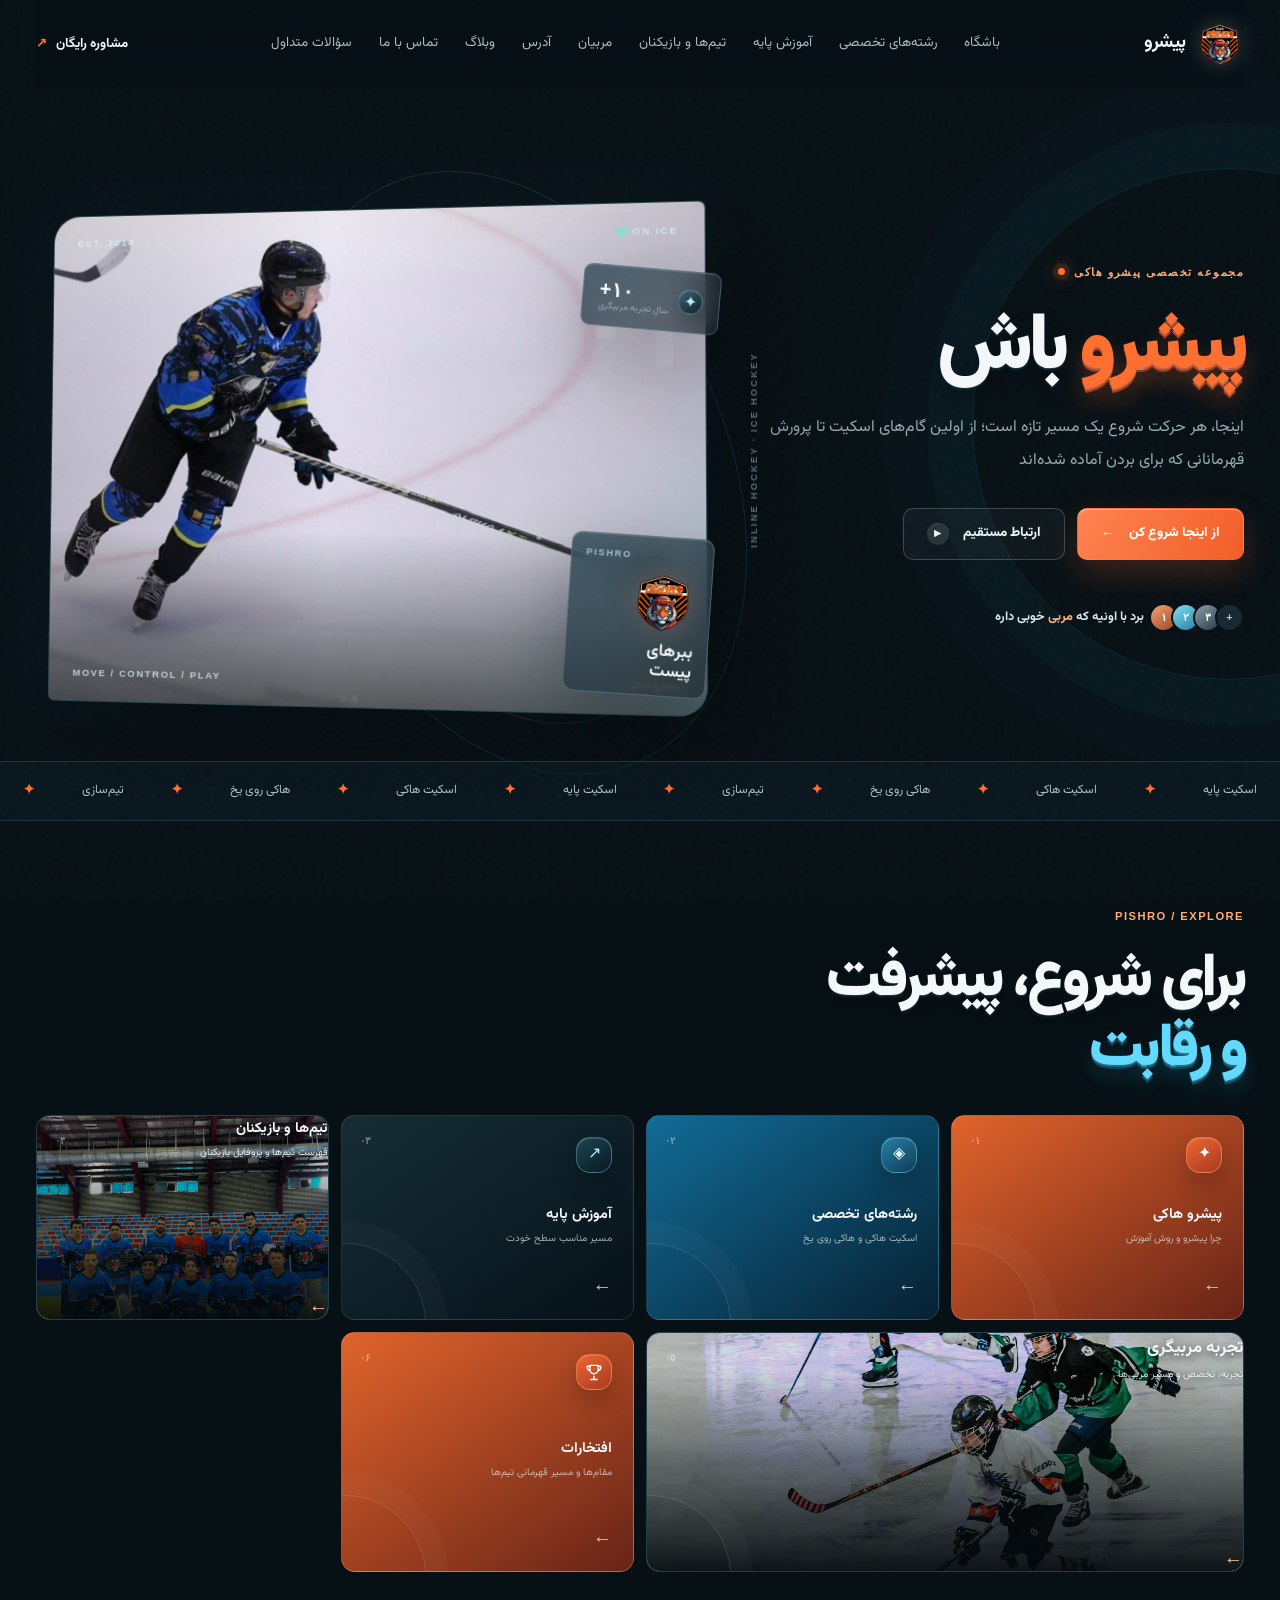
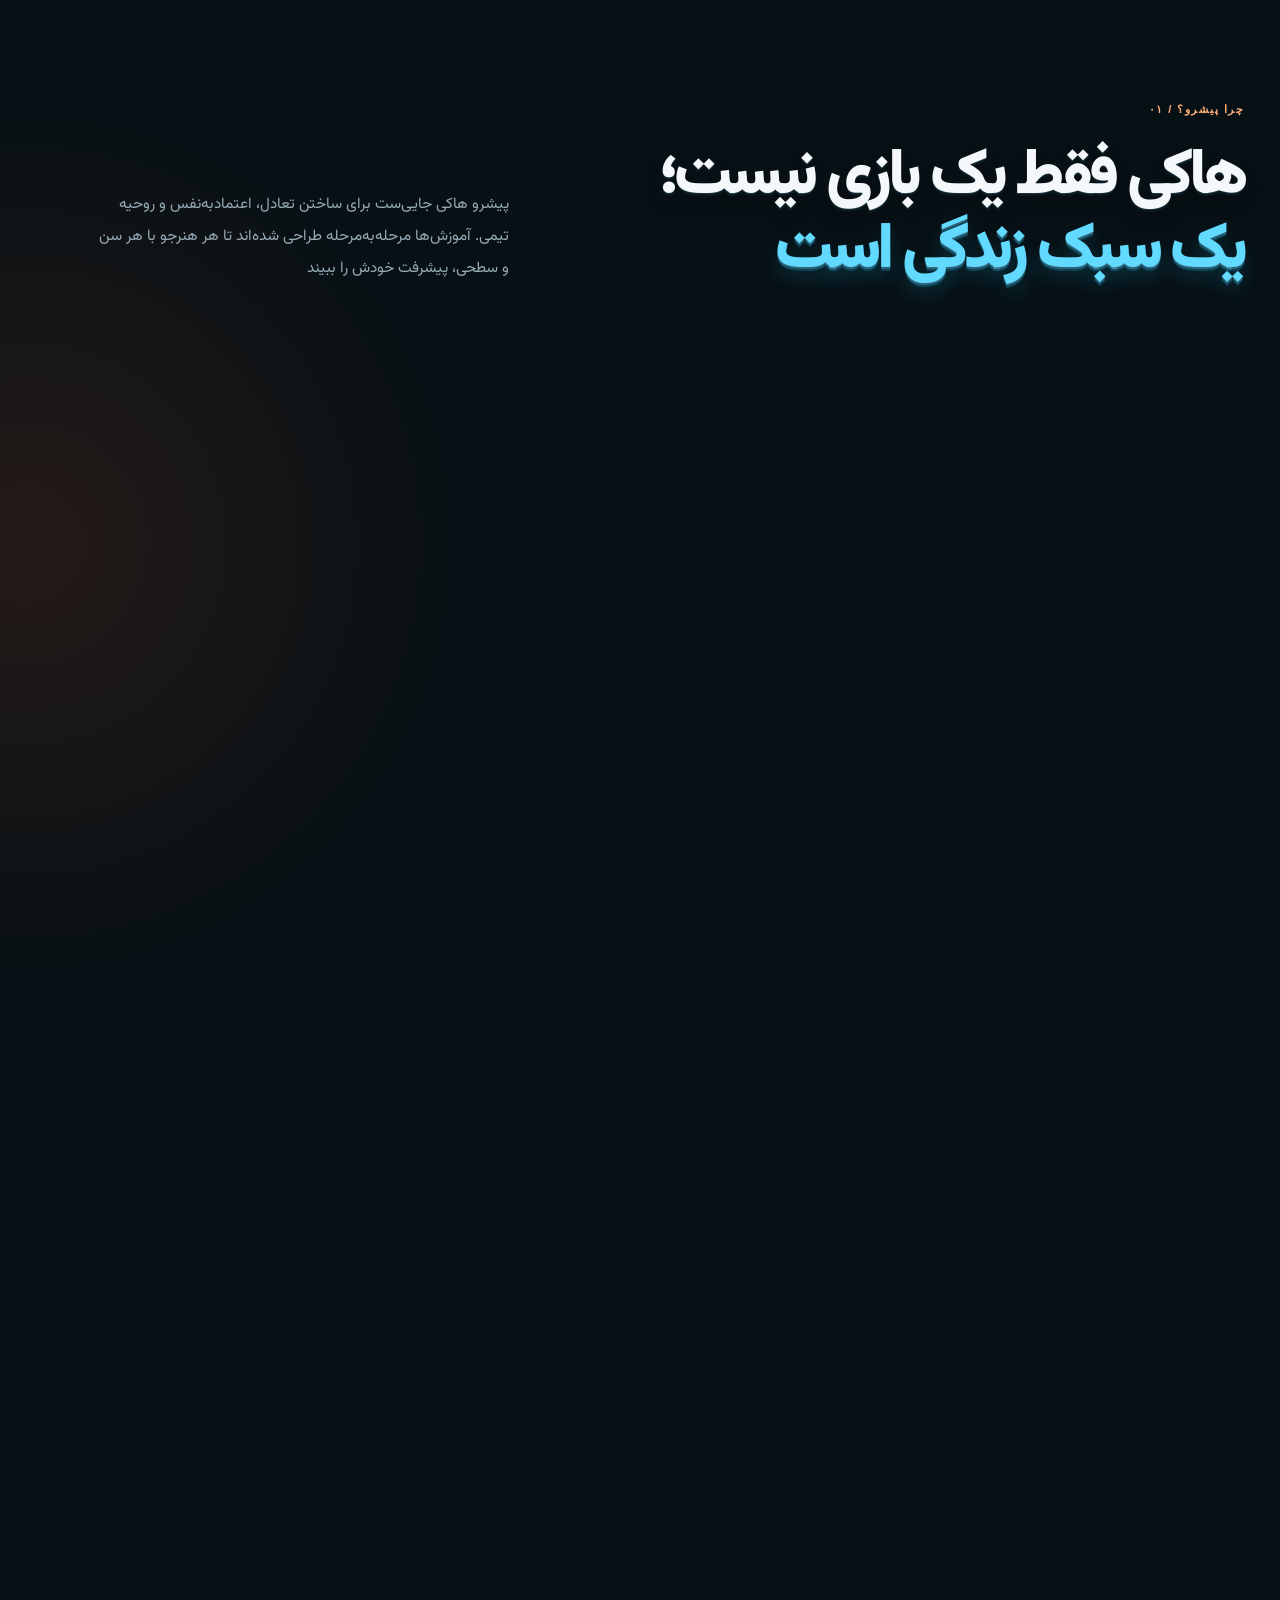
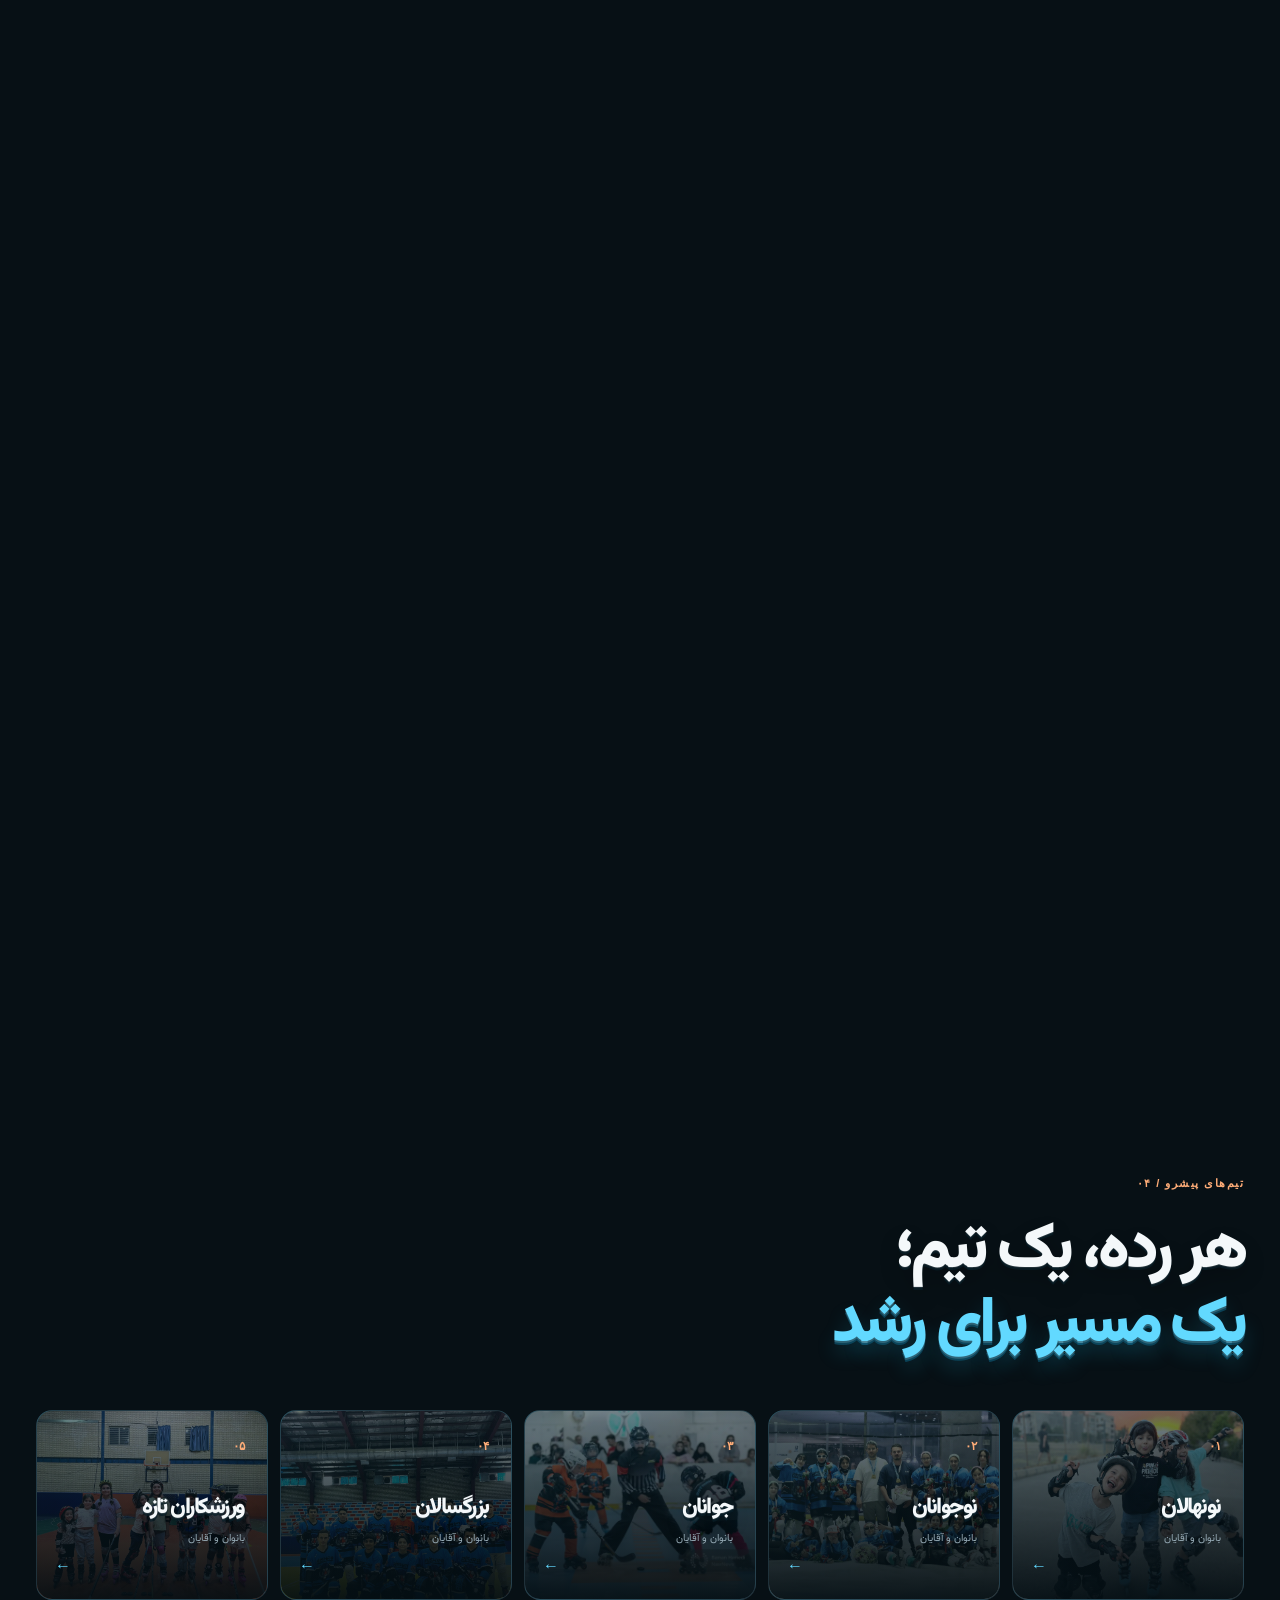
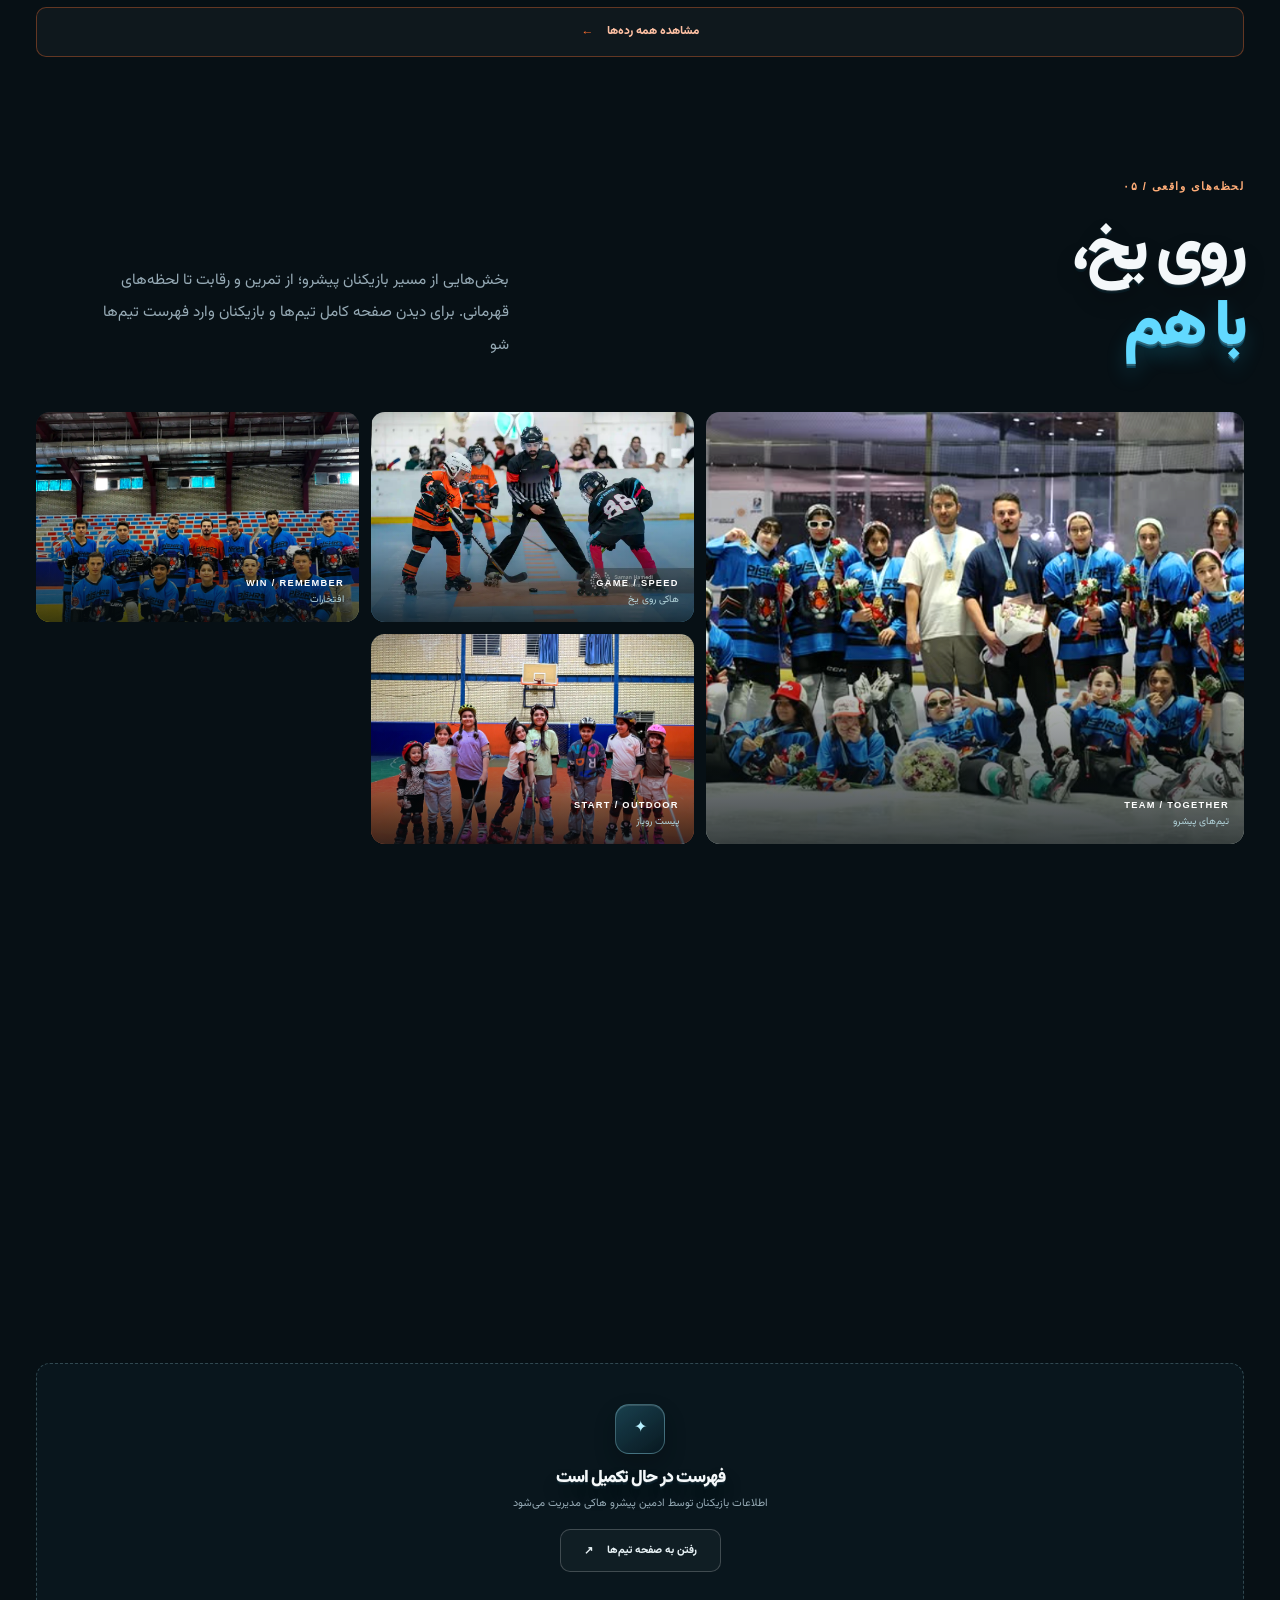
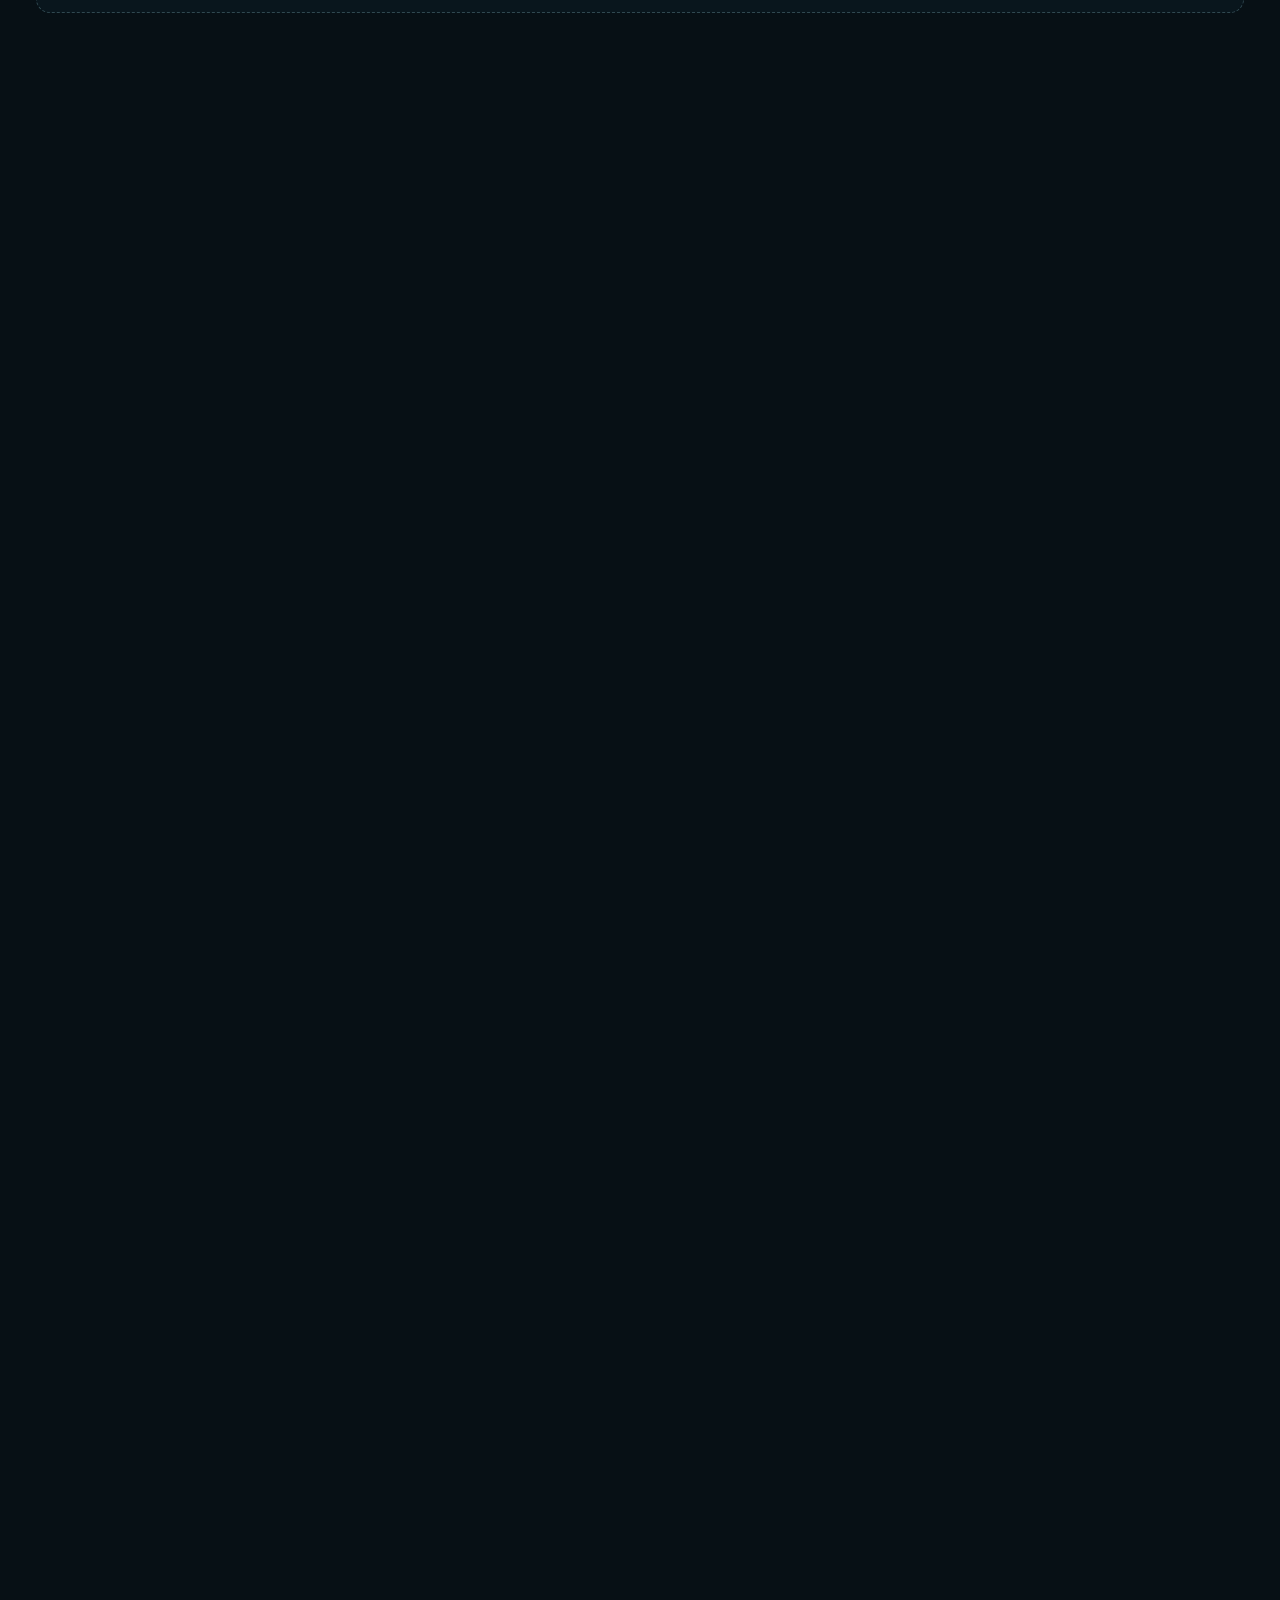
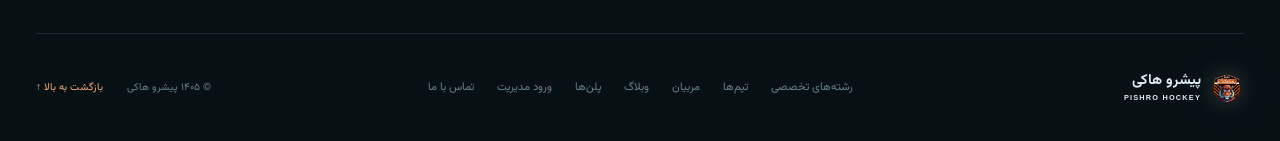
==== commit 4c355499: "به‌روزرسانی محتوای صفحه اصلی: متن‌ها، آمار، چهار مجموعه ورزشی، پنل تماس و شمارنده ورودی" ====
--- a/index.html
+++ b/index.html
@@ -41,15 +41,15 @@
       <section class="hero section" id="home">
         <div class="hero-copy reveal">
           <div class="eyebrow"><span class="pulse-dot"></span> مجموعه تخصصی پیشرو هاکی</div>
-          <h1 class="hero-slogan"><em>پیشرو</em> باش.</h1>
-          <p class="hero-lead">اینجا، هر حرکت شروع یک مسیر تازه است؛ از اولین گام‌های اسکیت تا پرورش قهرمانانی که برای بردن آماده شده‌اند.</p>
+          <h1 class="hero-slogan"><em>پیشرو</em> باش</h1>
+          <p class="hero-lead">اینجا، هر حرکت شروع یک مسیر تازه است؛ از اولین گام‌های اسکیت تا پرورش قهرمانانی که برای بردن آماده شده‌اند</p>
           <div class="hero-actions">
             <a class="button button-primary" href="#plans">از اینجا شروع کن <span>←</span></a>
             <button class="button button-ghost" data-open-modal data-plan="جلسه آشنایی">ارتباط مستقیم <span class="play-icon">▶</span></button>
           </div>
           <div class="hero-proof">
             <div class="avatar-stack" aria-hidden="true"><span>۱</span><span>۲</span><span>۳</span><span>+</span></div>
-            <div><strong>همراه صدها ورزشکار</strong><small>از اولین قدم تا مسابقه</small></div>
+            <div><strong>برد با اونیه که <em class="proof-accent">مربی</em> خوبی داره</strong></div>
           </div>
         </div>
 
@@ -77,62 +77,62 @@
       </div>
 
       <section class="section quick-nav-section" id="quickAccess">
-        <div class="quick-nav-head reveal"><div><div class="eyebrow">PISHRO / EXPLORE</div><h2>هر چیزی که<br /><span>دنبالشی، اینجاست.</span></h2></div><p>از همین‌جا سریع به مسیر آموزش، تیم‌ها، پلن‌ها و اطلاعات باشگاه دسترسی پیدا کن.</p></div>
+        <div class="quick-nav-head heading-solo reveal"><div><div class="eyebrow">PISHRO / EXPLORE</div><h2>برای شروع، پیشرفت<br /><span>و رقابت</span></h2></div></div>
         <div class="quick-nav-grid">
           <a class="quick-nav-card quick-orange reveal" href="#academy"><span class="quick-nav-icon">✦</span><span class="quick-nav-number">۰۱</span><div><b>پیشرو هاکی</b><small>چرا پیشرو و روش آموزش</small></div><i>←</i></a>
-          <a class="quick-nav-card quick-blue reveal reveal-delay-1" href="#programs"><span class="quick-nav-icon">◈</span><span class="quick-nav-number">۰۲</span><div><b>رشته‌های تخصصیی تخصصی</b><small>اسکیت هاکی و هاکی روی یخ</small></div><i>←</i></a>
+          <a class="quick-nav-card quick-blue reveal reveal-delay-1" href="#programs"><span class="quick-nav-icon">◈</span><span class="quick-nav-number">۰۲</span><div><b>رشته‌های تخصصی</b><small>اسکیت هاکی و هاکی روی یخ</small></div><i>←</i></a>
           <a class="quick-nav-card quick-dark reveal reveal-delay-2" href="#plans"><span class="quick-nav-icon">↗</span><span class="quick-nav-number">۰۳</span><div><b>آموزش پایه</b><small>مسیر مناسب سطح خودت</small></div><i>←</i></a>
           <a class="quick-nav-card quick-image reveal reveal-delay-3" href="teams.html"><img src="assets/gallery/team-adult.webp" alt="تیم قهرمانان پیشرو" /><span class="quick-image-shade"></span><span class="quick-nav-number">۰۴</span><div><b>تیم‌ها و بازیکنان</b><small>فهرست تیم‌ها و پروفایل بازیکنان</small></div><i>←</i></a>
-          <a class="quick-nav-card quick-orange reveal" href="coaches.html"><span class="quick-nav-icon">♟</span><span class="quick-nav-number">۰۵</span><div><b>مربیان</b><small>تجربه، تخصص و مسیر مربی‌ها</small></div><i>←</i></a>
-          <a class="quick-nav-card quick-blue reveal reveal-delay-1" href="blog.html"><span class="quick-nav-icon">✎</span><span class="quick-nav-number">۰۶</span><div><b>وبلاگ پیشرو هاکی</b><small>قوانین، تجهیزات و آموزش</small></div><i>←</i></a>
+          <a class="quick-nav-card quick-image quick-nav-wide reveal" href="coaches.html"><img src="assets/gallery/team-pro-action.jpg" alt="مربیان و تجربه مربیگری پیشرو"><span class="quick-image-shade"></span><span class="quick-nav-number">۰۵</span><div><b>تجربه مربیگری</b><small>تجربه، تخصص و مسیر مربی‌ها</small></div><i>←</i></a>
+          <a class="quick-nav-card quick-orange reveal reveal-delay-1" href="teams.html"><span class="quick-nav-icon quick-nav-icon-trophy" aria-hidden="true"><svg viewBox="0 0 24 24" fill="none" stroke="currentColor" stroke-width="1.7" stroke-linecap="round" stroke-linejoin="round"><path d="M8 21h8M12 17v4M7 4h10v5a5 5 0 0 1-10 0V4Z"/><path d="M17 5h3v2a3 3 0 0 1-3 3M7 5H4v2a3 3 0 0 0 3 3"/></svg></span><span class="quick-nav-number">۰۶</span><div><b>افتخارات</b><small>مقام‌ها و مسیر قهرمانی تیم‌ها</small></div><i>←</i></a>
         </div>
       </section>
 
       <section class="section intro-section" id="academy">
         <div class="section-heading split-heading reveal">
-          <div><div class="eyebrow">۰۱ / چرا پیشرو؟</div><h2>بیشتر از یک کلاس.<br /><span>یک تیم واقعی.</span></h2></div>
-          <p>پیشرو هاکی جایی‌ست برای ساختن تعادل، اعتمادبه‌نفس و روحیه تیمی. آموزش‌ها مرحله‌به‌مرحله طراحی شده‌اند تا هر هنرجو با هر سن و سطحی، پیشرفت خودش را ببیند.</p>
+          <div><div class="eyebrow">۰۱ / چرا پیشرو؟</div><h2>هاکی فقط یک بازی نیست؛<br /><span>یک سبک زندگی است</span></h2></div>
+          <p>پیشرو هاکی جایی‌ست برای ساختن تعادل، اعتمادبه‌نفس و روحیه تیمی. آموزش‌ها مرحله‌به‌مرحله طراحی شده‌اند تا هر هنرجو با هر سن و سطحی، پیشرفت خودش را ببیند</p>
         </div>
         <div class="feature-grid">
           <article class="feature-card feature-card-large reveal">
-            <div class="feature-icon orange-icon">↗</div><span class="card-kicker">تمرین هدفمند</span><h3>هر جلسه، یک<br /><em>قدم رو به جلو</em></h3><p>برنامه تمرینی با تمرکز روی کنترل بدن، ترمز، تعادل و تکنیک‌های کاربردی پیست.</p><div class="card-number">۰۱</div>
+            <div class="feature-icon orange-icon">↗</div><span class="card-kicker">تمرین هدفمند</span><h3>تمرین هدفمند،<br /><em>پیشرفت واقعی</em></h3><p>هر جلسه با هدف مشخص طراحی می‌شود؛ از کنترل بدن و تعادل تا ترمز، چرخش و تکنیک‌هایی که در بازی به کار می‌آیند</p><div class="card-number">۰۱</div>
           </article>
           <article class="feature-card blue-feature reveal reveal-delay-1">
-            <div class="feature-icon blue-icon">◈</div><span class="card-kicker">مربیان باتجربه</span><h3>تجربه‌ای که<br />منتقل می‌شود</h3><p>مربی‌های پیشرو هاکی در اسکیت هاکی و هاکی روی یخ کنار تو هستند.</p><div class="feature-line"></div>
+            <div class="feature-icon blue-icon">◈</div><span class="card-kicker">مربیان باتجربه</span><h3>تجربه‌ای که<br />منتقل می‌شود</h3><p>مربی‌های پیشرو هاکی در اسکیت هاکی و هاکی روی یخ کنار تو هستند</p><div class="feature-line"></div>
           </article>
           <article class="feature-card glass-feature reveal reveal-delay-2">
-            <div class="feature-icon chrome-icon">✦</div><span class="card-kicker">برای همه</span><h3>از ۳ تا<br />۶۰ سالگی</h3><p>کلاس‌های پایه، هاکی و تیم‌های سنی برای هر مرحله از مسیر.</p><div class="age-bubbles"><span>۳+</span><span>نوجوان</span><span>بزرگسال</span></div>
+            <div class="feature-icon chrome-icon">✦</div><span class="card-kicker">برای همه</span><h3>از ۳ تا<br />۶۳ سال</h3><p>از اولین تجربه اسکیت تا تمرینات تخصصی و تیمی؛ برنامه‌های پیشرو متناسب با سن، سطح و هدف هر بازیکن طراحی شده‌اند</p><div class="age-bubbles"><span>۳+</span><span>نوجوان</span><span>بزرگسال</span></div>
           </article>
         </div>
         <div class="stats-row reveal">
-          <div class="stat-item"><strong data-count="10">۰</strong><span>سال سابقه</span></div><div class="stat-item"><strong data-count="12">۰</strong><span>رده سنی فعال</span></div><div class="stat-item"><strong data-count="18">۰</strong><span>مقام و افتخار</span></div><div class="stat-item"><strong data-count="100">۰</strong><span>٪ انرژی تیمی</span></div>
+          <div class="stat-item"><strong data-count="10" data-prefix="+">۰</strong><span>سال سابقه مربیگری</span></div><div class="stat-item"><strong data-count="8">۰</strong><span>رده سنی فعال</span></div><div class="stat-item"><strong data-count="20" data-prefix="+">۰</strong><span>استعداد برتر کشوری</span></div><div class="stat-item"><strong data-count="100">۰</strong><span>٪ انرژی تیمی</span></div>
         </div>
       </section>
 
       <section class="section programs-section" id="programs">
-        <div class="section-heading split-heading reveal"><div><div class="eyebrow">۰۲ / رشته‌های تخصصی</div><h2>زمین بازی<br /><span>تو انتخاب کن.</span></h2></div><p>دو مسیر تخصصی، یک استاندارد: آموزش دقیق، تمرین منظم و لذت واقعی از بازی. با توجه به هدف و سطح خودت مسیر مناسب را انتخاب کن.</p></div>
+        <div class="section-heading split-heading heading-solo reveal"><div><div class="eyebrow">۰۲ / رشته‌های تخصصی</div><h2>از اسکیت تا هاکی روی یخ؛<br /><span>مسیرت را انتخاب کن</span></h2></div></div>
         <div class="filter-bar reveal" role="tablist" aria-label="فیلتر رشته‌های تخصصی"><span>نمایش:</span><button class="filter-button active" data-filter="all" role="tab">همه</button><button class="filter-button" data-filter="inline" role="tab">اسکیت هاکی</button><button class="filter-button" data-filter="ice" role="tab">هاکی روی یخ</button></div>
         <div class="program-grid">
-          <article class="program-card inline-card reveal" data-category="inline"><div class="program-art inline-art"><span class="art-word">INLINE</span><span class="art-ring"></span><span class="art-ball">●</span><span class="art-streak"></span></div><div class="program-body"><div class="program-meta"><span class="tag tag-orange">اسکیت هاکی</span><span>همه رده‌ها</span></div><h3>اسکیت هاکی<br /><span>Inline Hockey</span></h3><p>تکنیک‌های پاس، شوت، دریبل و بازی تیمی روی پیست سالن؛ از آشنایی تا رقابت.</p><button class="card-link" data-open-modal data-plan="کلاس اسکیت هاکی">دریافت برنامه <span>←</span></button></div></article>
-          <article class="program-card ice-card reveal reveal-delay-1" data-category="ice"><div class="program-art ice-art"><span class="art-word">ICE</span><span class="ice-shard shard-one"></span><span class="ice-shard shard-two"></span><span class="ice-puck">◆</span></div><div class="program-body"><div class="program-meta"><span class="tag tag-blue">هاکی روی یخ</span><span>تیمی</span></div><h3>هاکی روی یخ<br /><span>Ice Hockey</span></h3><p>تمرینات تخصصی اسکی روی یخ، کنترل پاک، تاکتیک و آماده‌سازی تیمی در سالن.</p><button class="card-link" data-open-modal data-plan="کلاس هاکی روی یخ">دریافت برنامه <span>←</span></button></div></article>
-          <article class="program-card base-card reveal reveal-delay-2" data-category="all"><div class="program-art base-art"><span class="base-badge">۰۱</span><span class="base-swoosh"></span><span class="base-spark">✦</span></div><div class="program-body"><div class="program-meta"><span class="tag tag-white">مبتدی</span><span>روباز</span></div><h3>اسکیت پایه<br /><span>Start Strong</span></h3><p>ساختن تعادل و اعتمادبه‌نفس از صفر؛ مناسب کودکان، نوجوانان و بزرگسالان.</p><button class="card-link" data-open-modal data-plan="کلاس اسکیت پایه">دریافت برنامه <span>←</span></button></div></article>
+          <article class="program-card inline-card reveal" data-category="inline"><div class="program-art inline-art"><span class="art-word">INLINE</span><span class="art-ring"></span><span class="art-ball">●</span><span class="art-streak"></span></div><div class="program-body"><div class="program-meta"><span class="tag tag-orange">اسکیت هاکی</span><span>همه رده‌ها</span></div><h3>اسکیت هاکی<br /><span>Inline Hockey</span></h3><p>ترکیبی از سرعت، کنترل و تکنیک در هر حرکت. از تسلط بر اسکیت و کنترل پاک تا پاس، شوت، دریبل و بازی تیمی؛ مهارت‌هایی که در تمرین ساخته می‌شوند و در رقابت به کار می‌آیند</p><button class="card-link" data-open-modal data-plan="کلاس اسکیت هاکی">دریافت برنامه <span>←</span></button></div></article>
+          <article class="program-card ice-card reveal reveal-delay-1" data-category="ice"><div class="program-art ice-art"><span class="art-word">ICE</span><span class="ice-shard shard-one"></span><span class="ice-shard shard-two"></span><span class="ice-puck">◆</span></div><div class="program-body"><div class="program-meta"><span class="tag tag-blue">هاکی روی یخ</span><span>تیمی</span></div><h3>هاکی روی یخ<br /><span>Ice Hockey</span></h3><p><b class="program-lead">بازی روی یخ، با سرعتی متفاوت</b> تمرین تخصصی اسکیت، کنترل پاک، تکنیک، تاکتیک و بازی تیمی برای بازیکنانی که آماده رقابت‌اند</p><button class="card-link" data-open-modal data-plan="کلاس هاکی روی یخ">دریافت برنامه <span>←</span></button></div></article>
+          <article class="program-card base-card reveal reveal-delay-2" data-category="all"><div class="program-art base-art"><span class="base-badge">۰۱</span><span class="base-swoosh"></span><span class="base-spark">✦</span></div><div class="program-body"><div class="program-meta"><span class="tag tag-white">مبتدی</span><span>روباز</span></div><h3>اسکیت پایه<br /><span>Start Strong</span></h3><p><b class="program-lead">هر بازیکن حرفه‌ای، از یک نقطه شروع کرده است</b> اینجا نقطه شروع توست؛ جایی برای ساختن تعادل، کنترل و اعتمادبه‌نفس پیش از ورود به دنیای هاکی</p><button class="card-link" data-open-modal data-plan="کلاس اسکیت پایه">دریافت برنامه <span>←</span></button></div></article>
         </div>
       </section>
 
       <section class="section plans-section" id="plans">
-        <div class="section-heading split-heading reveal"><div><div class="eyebrow">۰۳ / آموزش پایه</div><h2>مسیرت را<br /><span>رزرو کن.</span></h2></div><p>کلاس‌های مبتدی در پیست روباز برگزار می‌شوند. گروه‌های نیمه‌خصوصی ۴ تا ۶ نفره‌اند؛ برای تمرکز بیشتر، پلن خصوصی ۱ تا ۲ نفره را انتخاب کن.</p></div>
+        <div class="section-heading split-heading reveal"><div><div class="eyebrow">۰۳ / آموزش پایه</div><h2>آماده‌ای<br /><span>شروع کنی؟</span></h2></div><div class="plans-aside"><p>کلاس‌های مبتدی در پیست روباز برگزار می‌شوند. گروه‌های نیمه‌خصوصی ۴ تا ۶ نفره‌اند؛ برای تمرکز بیشتر، پلن خصوصی ۱ تا ۲ نفره را انتخاب کن</p><div class="intake-badge"><span class="detail-icon"><svg viewBox="0 0 24 24" fill="none" stroke="currentColor" stroke-width="1.7" stroke-linecap="round" stroke-linejoin="round"><path d="M16 20v-1.8a3.6 3.6 0 0 0-3.6-3.6H6.6A3.6 3.6 0 0 0 3 18.2V20"/><circle cx="9.5" cy="7.5" r="3.5"/><path d="M21 20v-1.8a3.6 3.6 0 0 0-2.7-3.5M16.2 4.2a3.6 3.6 0 0 1 0 6.9"/></svg></span><span><b><i data-count="300" data-prefix="+">۰</i></b><small>ورودی شاگرد سالانه</small></span></div></div></div>
         <div class="plans-layout">
           <div class="plan-cards">
-            <article class="plan-card reveal"><div class="plan-top"><span class="plan-index">۰۱</span><span class="plan-type">نیمه‌خصوصی / ۴ تا ۶ نفر</span></div><h3>شروع سریع</h3><p>برای ساختن پایه محکم و ورود با اعتمادبه‌نفس به پیست.</p><div class="price"><strong>۲</strong><span>میلیون<br />تومان</span></div><div class="plan-detail"><span>۱ ماهه</span><span>۱۰ جلسه</span></div><ul><li>ارزیابی سطح اولیه</li><li>آموزش تعادل و ترمز</li><li>پشتیبانی مربی تا پایان دوره</li></ul><button class="button button-outline" data-open-modal data-plan="پلن ۱ — شروع سریع">انتخاب پلن <span>←</span></button></article>
-            <article class="plan-card featured-plan reveal reveal-delay-1"><div class="popular-ribbon">پیشنهاد محبوب</div><div class="plan-top"><span class="plan-index">۰۲</span><span class="plan-type">نیمه‌خصوصی / ۴ تا ۶ نفر</span></div><h3>پیشرفت پیوسته</h3><p>برای هنرجویی که می‌خواهد استمرار را به مهارت تبدیل کند.</p><div class="price"><strong>۵</strong><span>میلیون<br />تومان</span></div><div class="plan-detail"><span>۳ ماهه</span><span>۳۰ جلسه</span></div><ul><li>مسیر آموزشی کامل سه‌ماهه</li><li>تمرین کنترل، چرخش و سرعت</li><li>اولویت ثبت‌نام در دوره بعدی</li></ul><button class="button button-primary" data-open-modal data-plan="پلن ۲ — پیشرفت پیوسته">انتخاب پلن <span>←</span></button></article>
-            <article class="plan-card dark-plan reveal reveal-delay-2"><div class="plan-top"><span class="plan-index">۰۳</span><span class="plan-type">خصوصی / ۱ تا ۲ نفر</span></div><h3>تمرکز کامل</h3><p>تمرین اختصاصی با ریتم و هدف دقیق خودت.</p><div class="price"><strong>۵</strong><span>میلیون<br />تومان</span></div><div class="plan-detail"><span>۴۰ روزه</span><span>۱۰ جلسه</span></div><ul><li>برنامه شخصی‌سازی‌شده</li><li>بازخورد اختصاصی هر جلسه</li><li>انتخاب زمان با هماهنگی مربی</li></ul><button class="button button-outline light-outline" data-open-modal data-plan="پلن خصوصی — تمرکز کامل">مشاوره پلن <span>←</span></button></article>
+            <article class="plan-card reveal"><div class="plan-top"><span class="plan-index">۰۱</span><span class="plan-type">نیمه‌خصوصی / ۴ تا ۶ نفر</span></div><h3>شروع سریع</h3><p>شروع اسکیت پایه و عضویت در خانواده پیشرو</p><div class="price"><strong>۲</strong><span>میلیون<br />تومان</span></div><div class="plan-detail"><span>۱ ماهه</span><span>۱۰ جلسه</span></div><ul><li>ارزیابی سطح اولیه</li><li>آموزش تعادل و ترمز</li><li>پشتیبانی مربی تا پایان دوره</li></ul><button class="button button-outline" data-open-modal data-plan="پلن ۱ — شروع سریع">انتخاب پلن <span>←</span></button></article>
+            <article class="plan-card featured-plan reveal reveal-delay-1"><div class="popular-ribbon">پیشنهاد محبوب</div><div class="plan-top"><span class="plan-index">۰۲</span><span class="plan-type">نیمه‌خصوصی / ۴ تا ۶ نفر</span></div><h3>پیشرفت هدفمند</h3><p>آموزش پیوسته و برنامه‌ریزی هدفمند توسط تیم مربیگری پیشرو</p><div class="price"><strong>۵</strong><span>میلیون<br />تومان</span></div><div class="plan-detail"><span>۳ ماهه</span><span>۳۰ جلسه</span></div><ul><li>مسیر آموزشی کامل سه‌ماهه</li><li>تمرین کنترل، چرخش و سرعت</li><li>اولویت ثبت‌نام در دوره بعدی</li></ul><button class="button button-primary" data-open-modal data-plan="پلن ۲ — پیشرفت هدفمند">انتخاب پلن <span>←</span></button></article>
+            <article class="plan-card dark-plan reveal reveal-delay-2"><div class="plan-top"><span class="plan-index">۰۳</span><span class="plan-type">خصوصی / ۱ تا ۲ نفر</span></div><h3>مسیر اختصاصی</h3><p><b class="plan-lead">برای هدف‌های بزرگ، تمرین معمولی کافی نیست</b> تمرینات شخصی‌سازی‌شده و همراهی مستقیم مربی، متناسب با سطح، نیاز و هدف تو</p><div class="price"><strong>۵</strong><span>میلیون<br />تومان</span></div><div class="plan-detail"><span>۴۰ روزه</span><span>۱۰ جلسه</span></div><ul><li>برنامه شخصی‌سازی‌شده</li><li>بازخورد اختصاصی هر جلسه</li><li>انتخاب زمان با هماهنگی مربی</li></ul><button class="button button-outline light-outline" data-open-modal data-plan="پلن خصوصی — مسیر اختصاصی">مشاوره پلن <span>←</span></button></article>
           </div>
-          <aside class="plan-note glass-card reveal"><span class="quote-mark">“</span><h3>شروع کردن،<br /><em>سخت‌ترین</em> حرکت نیست.</h3><p>با یک گفت‌وگوی کوتاه، سطح و هدف تو را می‌سنجیم و بهترین مسیر را پیشنهاد می‌دهیم.</p><button class="text-button" data-open-modal data-plan="انتخاب بهترین پلن">با من هماهنگ کنید <span>↗</span></button><div class="note-orbit"></div></aside>
+          <aside class="plan-note glass-card reveal"><span class="quote-mark">“</span><h3>قدم اول را بردار؛<br /><em>مسیرش با ما</em></h3><p>در یک گفت‌وگوی کوتاه، سن، سطح و هدف تو را بررسی می‌کنیم و مناسب‌ترین برنامه را برای شروع پیشنهاد می‌دهیم</p><button class="text-button" data-open-modal data-plan="انتخاب بهترین پلن">تماس با ما <span>↗</span></button><div class="note-orbit"></div></aside>
         </div>
       </section>
 
       <section class="section teams-section" id="teams">
-        <div class="section-heading split-heading reveal"><div><div class="eyebrow">۰۴ / تیم‌های پیشرو</div><h2>پنج رده،<br /><span>یک مسیر.</span></h2></div><p>هر رده در صفحه اختصاصی خود، به دو بخش بانوان و آقایان تقسیم شده است. رده مناسب خود را انتخاب کنید.</p></div>
+        <div class="section-heading split-heading heading-solo reveal"><div><div class="eyebrow">۰۴ / تیم‌های پیشرو</div><h2>هر رده، یک تیم؛<br /><span>یک مسیر برای رشد</span></h2></div></div>
         <div class="new-team-categories reveal">
           <a class="team-photo-link" href="team.html?category=novice"><img src="assets/gallery/team-novice.webp" alt="تیم نونهالان پیشرو"><b>۰۱</b><h3>نونهالان</h3><small>بانوان و آقایان</small><i>←</i></a>
           <a class="team-photo-link" href="team.html?category=teen"><img src="assets/gallery/team-teen.webp" alt="تیم نوجوانان پیشرو"><b>۰۲</b><h3>نوجوانان</h3><small>بانوان و آقایان</small><i>←</i></a>
@@ -144,48 +144,48 @@
       </section>
 
       <section class="section home-gallery-section" id="moments">
-        <div class="section-heading split-heading reveal"><div><div class="eyebrow">۰۵ / لحظه‌های واقعی</div><h2>روی یخ،<br /><span>با هم.</span></h2></div><p>بخش‌هایی از مسیر بازیکنان پیشرو؛ از تمرین و رقابت تا لحظه‌های قهرمانی. برای دیدن صفحه کامل تیم‌ها و بازیکنان وارد فهرست تیم‌ها شو.</p></div>
+        <div class="section-heading split-heading reveal"><div><div class="eyebrow">۰۵ / لحظه‌های واقعی</div><h2>روی یخ،<br /><span>با هم</span></h2></div><p>بخش‌هایی از مسیر بازیکنان پیشرو؛ از تمرین و رقابت تا لحظه‌های قهرمانی. برای دیدن صفحه کامل تیم‌ها و بازیکنان وارد فهرست تیم‌ها شو</p></div>
         <div class="home-photo-grid reveal"><a class="home-photo-card home-photo-large" href="teams.html#gallery"><img src="assets/gallery/team-women.png" alt="تیم بانوان پیشرو در سالن یخ" /><span class="home-photo-overlay"></span><span class="home-photo-caption"><b>TEAM / TOGETHER</b><small>تیم‌های پیشرو</small></span></a><a class="home-photo-card" href="teams.html#gallery"><img src="assets/gallery/team-youth.webp" alt="مسابقه هاکی روی یخ" /><span class="home-photo-overlay"></span><span class="home-photo-caption"><b>GAME / SPEED</b><small>هاکی روی یخ</small></span></a><a class="home-photo-card" href="teams.html#gallery"><img src="assets/gallery/team-adult.webp" alt="قهرمانی تیم پیشرو" /><span class="home-photo-overlay"></span><span class="home-photo-caption"><b>WIN / REMEMBER</b><small>افتخارات</small></span></a><a class="home-photo-card" href="teams.html#gallery"><img src="assets/gallery/team-new.webp" alt="پیست روباز آموزش اسکیت" /><span class="home-photo-overlay"></span><span class="home-photo-caption"><b>START / OUTDOOR</b><small>پیست روباز</small></span></a></div>
       </section>
 
       <section class="section featured-roster-section" id="featuredPlayers">
-        <div class="players-showcase reveal"><img src="assets/gallery/pishro-players-team.webp" alt="بازیکنان باشگاه پیشرو روی یخ" /><div class="players-showcase-overlay"></div><div class="players-showcase-copy"><div class="eyebrow">۰۶ / فهرست رسمی</div><h2>بازیکنان<br /><span>پیشرو.</span></h2><p>بازیکنان ثبت‌شده توسط ادمین باشگاه پیشرو، در این بخش به‌صورت خودکار نمایش داده می‌شوند. برای دیدن فهرست کامل هر تیم وارد صفحه تیم شوید.</p></div><span class="players-showcase-label">PISHRO<br />ON ICE</span></div>
+        <div class="players-showcase reveal"><img src="assets/gallery/pishro-players-team.webp" alt="بازیکنان باشگاه پیشرو روی یخ" /><div class="players-showcase-overlay"></div><div class="players-showcase-copy"><div class="eyebrow">۰۶ / فهرست رسمی</div><h2>بازیکنان<br /><span>پیشرو</span></h2><p>بازیکنان ثبت‌شده توسط ادمین باشگاه پیشرو، در این بخش به‌صورت خودکار نمایش داده می‌شوند. برای دیدن فهرست کامل هر تیم وارد صفحه تیم شوید</p></div><span class="players-showcase-label">PISHRO<br />ON ICE</span></div>
         <div class="home-roster-toolbar reveal"><div><span class="live-dot-small"></span><b><span id="homePlayersCount">۰</span> بازیکن ثبت‌شده</b></div><a class="text-button" href="teams.html">مشاهده همه تیم‌ها <span>↗</span></a></div>
         <div class="home-players-grid" id="homePlayersGrid"></div>
-        <div class="home-roster-empty" id="homePlayersEmpty"><div class="empty-emblem">✦</div><h3>فهرست در حال تکمیل است</h3><p>اطلاعات بازیکنان توسط ادمین پیشرو هاکی مدیریت می‌شود.</p><a class="button button-outline" href="teams.html">رفتن به صفحه تیم‌ها <span>↗</span></a></div>
+        <div class="home-roster-empty" id="homePlayersEmpty"><div class="empty-emblem">✦</div><h3>فهرست در حال تکمیل است</h3><p>اطلاعات بازیکنان توسط ادمین پیشرو هاکی مدیریت می‌شود</p><a class="button button-outline" href="teams.html">رفتن به صفحه تیم‌ها <span>↗</span></a></div>
       </section>
 
       <section class="section location-section" id="location">
         <div class="location-card reveal">
-          <div class="location-copy"><div class="eyebrow">۰۷ / جای ما روی نقشه</div><h2>روی پیست<br /><span>می‌بینیمت.</span></h2><p>برای آموزش اسکیت مبتدی، در پیست روباز اول غیاث‌آباد، کنار ورزشگاه الغدیر، منتظر تو هستیم.</p><div class="location-details"><div><span class="detail-icon">⌖</span><span><b>پیست روباز</b><small>اول غیاث‌آباد · کنار ورزشگاه الغدیر</small></span></div><div><span class="detail-icon">◷</span><span><b>زمان‌بندی منعطف</b><small>با هماهنگی قبلی با مربی</small></span></div></div><button class="button button-primary" id="mapButton">مسیریابی روی نقشه <span>↗</span></button></div>
+          <div class="location-copy"><div class="eyebrow">۰۷ / جای ما روی نقشه</div><h2>روی پیست<br /><span>می‌بینیمت</span></h2><p>تمرین‌های پیشرو در چهار مجموعه ورزشی برگزار می‌شود؛ نزدیک‌ترین نقطه به خودت را انتخاب کن</p><div class="venue-grid"><div class="venue-card"><span class="venue-index">۰۱</span><span class="detail-icon"><svg viewBox="0 0 24 24" fill="none" stroke="currentColor" stroke-width="1.7" stroke-linecap="round" stroke-linejoin="round"><path d="M12 21s7-5.6 7-11a7 7 0 1 0-14 0c0 5.4 7 11 7 11Z"/><circle cx="12" cy="10" r="2.6"/></svg></span><div><b>پیست اسکیت الغدیر</b><small>پیست روباز · اسکیت پایه</small></div></div><div class="venue-card"><span class="venue-index">۰۲</span><span class="detail-icon"><svg viewBox="0 0 24 24" fill="none" stroke="currentColor" stroke-width="1.7" stroke-linecap="round" stroke-linejoin="round"><path d="M12 21s7-5.6 7-11a7 7 0 1 0-14 0c0 5.4 7 11 7 11Z"/><circle cx="12" cy="10" r="2.6"/></svg></span><div><b>سالن ورزشی ۱۲ آذر</b><small>مینودر · اسکیت هاکی</small></div></div><div class="venue-card"><span class="venue-index">۰۳</span><span class="detail-icon"><svg viewBox="0 0 24 24" fill="none" stroke="currentColor" stroke-width="1.7" stroke-linecap="round" stroke-linejoin="round"><path d="M12 21s7-5.6 7-11a7 7 0 1 0-14 0c0 5.4 7 11 7 11Z"/><circle cx="12" cy="10" r="2.6"/></svg></span><div><b>سالن ورزشی دانشگاه رجا</b><small>تمرین تیمی و تخصصی</small></div></div><div class="venue-card"><span class="venue-index">۰۴</span><span class="detail-icon"><svg viewBox="0 0 24 24" fill="none" stroke="currentColor" stroke-width="1.7" stroke-linecap="round" stroke-linejoin="round"><path d="M12 21s7-5.6 7-11a7 7 0 1 0-14 0c0 5.4 7 11 7 11Z"/><circle cx="12" cy="10" r="2.6"/></svg></span><div><b>ورزشگاه الوند</b><small>تمرین و مسابقات</small></div></div></div><div class="location-details"><div><span class="detail-icon"><svg viewBox="0 0 24 24" fill="none" stroke="currentColor" stroke-width="1.7" stroke-linecap="round" stroke-linejoin="round"><circle cx="12" cy="12" r="9"/><path d="M12 7v5l3.2 2"/></svg></span><span><b>زمان‌بندی منعطف</b><small>با هماهنگی قبلی با مربی</small></span></div></div><button class="button button-primary" id="mapButton">مسیریابی روی نقشه <span>↗</span></button></div>
           <div class="map-visual" aria-label="نمای گرافیکی موقعیت پیست"><div class="map-grid"></div><div class="map-road road-a"></div><div class="map-road road-b"></div><div class="map-road road-c"></div><div class="map-park"><span>ورزشگاه<br />الغدیر</span></div><div class="map-pin"><span>✦</span></div><div class="map-label">PISHRO<br /><small>OPEN RINK</small></div><div class="map-compass">N</div></div>
         </div>
       </section>
 
       <section class="section gear-section" id="gear">
-        <div class="gear-panel reveal"><div class="gear-glow"></div><div class="gear-copy"><div class="eyebrow">۰۸ / تجهیزات</div><h2>اسکیت مناسب،<br /><span>شروع بهتر.</span></h2><p>برای خرید اسکیت سردرگم نشو. با مشاوره مربی، متناسب با سن، سطح، بودجه و نوع استفاده انتخاب کن. اسکیت‌های موجود باشگاه را هم می‌توانی ببینی.</p><div class="gear-actions"><button class="button button-primary" data-open-modal data-plan="مشاوره خرید اسکیت">مشاوره خرید اسکیت <span>←</span></button><button class="button button-ghost" data-open-modal data-plan="لیست اسکیت‌های موجود">لیست اسکیت‌های موجود <span>↗</span></button></div></div><div class="skate-display"><div class="skate-shadow"></div><div class="skate-boot"><span class="boot-lace l1"></span><span class="boot-lace l2"></span><span class="boot-lace l3"></span><span class="boot-logo">P</span></div><div class="skate-rail"><span></span><i></i><i></i><i></i></div><div class="gear-sticker">FIT<br /><b>FIRST</b></div></div></div>
+        <div class="gear-panel reveal"><div class="gear-glow"></div><div class="gear-copy"><div class="eyebrow">۰۸ / تجهیزات</div><h2>اسکیت مناسب،<br /><span>شروع بهتر</span></h2><p>برای خرید اسکیت سردرگم نشو. با مشاوره مربی، متناسب با سن، سطح، بودجه و نوع استفاده انتخاب کن. اسکیت‌های موجود باشگاه را هم می‌توانی ببینی</p><div class="gear-actions"><button class="button button-primary" data-open-modal data-plan="مشاوره خرید اسکیت">مشاوره خرید اسکیت <span>←</span></button><button class="button button-ghost" data-open-modal data-plan="لیست اسکیت‌های موجود">لیست اسکیت‌های موجود <span>↗</span></button></div></div><div class="skate-display"><div class="skate-shadow"></div><div class="skate-boot"><span class="boot-lace l1"></span><span class="boot-lace l2"></span><span class="boot-lace l3"></span><span class="boot-logo">P</span></div><div class="skate-rail"><span></span><i></i><i></i><i></i></div><div class="gear-sticker">FIT<br /><b>FIRST</b></div></div></div>
       </section>
 
       <section class="section achievements-section" id="achievements">
-        <div class="section-heading split-heading reveal"><div><div class="eyebrow">۰۹ / افتخارات</div><h2>هر مقام،<br /><span>یک داستان.</span></h2></div><p>پشت هر مدال، ساعت‌ها تمرین و یک تیم واقعی ایستاده است. مسیر افتخارات پیشرو با تلاش بازیکنان و مربیان ساخته شده.</p></div>
+        <div class="section-heading split-heading reveal"><div><div class="eyebrow">۰۹ / افتخارات</div><h2>هر مقام،<br /><span>یک داستان</span></h2></div><p>پشت هر مدال، ساعت‌ها تمرین و یک تیم واقعی ایستاده است. مسیر افتخارات پیشرو با تلاش بازیکنان و مربیان ساخته شده</p></div>
         <div class="achievement-line reveal"><div class="achievement-item"><span class="achievement-year">۱۴۰۱</span><div class="medal med-orange">✦</div><h3>قهرمانی لیگ</h3><p>اسکیت هاکی رده نوجوانان</p></div><div class="achievement-item"><span class="achievement-year">۱۴۰۲</span><div class="medal med-blue">◆</div><h3>نایب‌قهرمانی</h3><p>مسابقات هاکی روی یخ</p></div><div class="achievement-item"><span class="achievement-year">۱۴۰۳</span><div class="medal med-chrome">✧</div><h3>استعدادیابی برتر</h3><p>معرفی بازیکنان به تیم‌های منتخب</p></div><div class="achievement-item"><span class="achievement-year">امروز</span><div class="medal med-mix">+</div><h3>ادامه دارد...</h3><p>قهرمان بعدی شاید تو باشی</p></div></div>
       </section>
 
       <section class="section faq-section" id="faq">
-        <div class="section-heading split-heading reveal"><div><div class="eyebrow">۱۰ / سؤال داری؟</div><h2>قبل از شروع<br /><span>بدان.</span></h2></div><p>اگر جواب سؤالت را اینجا پیدا نکردی، فرم مشاوره را پر کن تا تیم پیشرو با تو تماس بگیرد.</p></div>
-        <div class="faq-grid reveal"><details open><summary><span>برای شروع اسکیت باید وسیله داشته باشم؟</span><b>+</b></summary><p>نه. برای جلسه اول می‌توانی با هماهنگی مربی از اسکیت‌های موجود استفاده کنی. همچنین برای خرید، مشاوره تخصصی بر اساس قد، وزن، سطح و بودجه‌ات داریم.</p></details><details><summary><span>کلاس‌های مبتدی کجا برگزار می‌شوند؟</span><b>+</b></summary><p>کلاس‌های آموزش اسکیت پایه در پیست روباز اول غیاث‌آباد، کنار ورزشگاه الغدیر برگزار می‌شوند. زمان جلسه بعد از ثبت درخواست با تو هماهنگ می‌شود.</p></details><details><summary><span>آیا هاکی برای سن من مناسب است؟</span><b>+</b></summary><p>بله. پیشرو هاکی برای کودکان، نوجوانان و بزرگسالان تیم و کلاس دارد. پس از ارزیابی اولیه، رده مناسب را پیشنهاد می‌دهیم.</p></details><details><summary><span>تفاوت پلن نیمه‌خصوصی و خصوصی چیست؟</span><b>+</b></summary><p>در پلن نیمه‌خصوصی، گروه ۴ تا ۶ نفره است؛ پلن خصوصی برای ۱ تا ۲ نفر طراحی شده و تمرین‌ها با سرعت و هدف اختصاصی شما جلو می‌رود.</p></details></div>
+        <div class="section-heading split-heading reveal"><div><div class="eyebrow">۱۰ / سؤال داری؟</div><h2>قبل از شروع<br /><span>بدان</span></h2></div><p>اگر جواب سؤالت را اینجا پیدا نکردی، فرم مشاوره را پر کن تا تیم پیشرو با تو تماس بگیرد</p></div>
+        <div class="faq-grid reveal"><details open><summary><span>برای شروع اسکیت باید وسیله داشته باشم؟</span><b>+</b></summary><p>نه. برای جلسه اول می‌توانی با هماهنگی مربی از اسکیت‌های موجود استفاده کنی. همچنین برای خرید، مشاوره تخصصی بر اساس قد، وزن، سطح و بودجه‌ات داریم</p></details><details><summary><span>کلاس‌های مبتدی کجا برگزار می‌شوند؟</span><b>+</b></summary><p>کلاس‌ها در چهار مجموعه برگزار می‌شوند: پیست اسکیت الغدیر، سالن ورزشی ۱۲ آذر مینودر، سالن ورزشی دانشگاه رجا و ورزشگاه الوند. زمان و محل جلسه بعد از ثبت درخواست با تو هماهنگ می‌شود</p></details><details><summary><span>آیا هاکی برای سن من مناسب است؟</span><b>+</b></summary><p>بله. پیشرو هاکی برای کودکان، نوجوانان و بزرگسالان تیم و کلاس دارد. پس از ارزیابی اولیه، رده مناسب را پیشنهاد می‌دهیم</p></details><details><summary><span>تفاوت پلن نیمه‌خصوصی و خصوصی چیست؟</span><b>+</b></summary><p>در پلن نیمه‌خصوصی، گروه ۴ تا ۶ نفره است؛ پلن خصوصی برای ۱ تا ۲ نفر طراحی شده و تمرین‌ها با سرعت و هدف اختصاصی شما جلو می‌رود</p></details></div>
       </section>
 
       <section class="section contact-section" id="contact">
-        <div class="contact-card reveal"><div class="contact-copy"><div class="eyebrow">۱۱ / شروع کنیم</div><h2>حرکت بعدی<br /><span>با توست.</span></h2><p>نام و شماره‌ات را بگذار. برای انتخاب پلن، زمان‌بندی و سطح مناسب با تو تماس می‌گیریم.</p><div class="contact-mini"><span>پاسخ‌گویی</span><b>هر روز · با هماهنگی قبلی</b></div></div><form class="contact-form" id="contactForm"><label>نام و نام خانوادگی<input type="text" name="name" placeholder="مثلاً آرش رضایی" required /></label><label>شماره تماس<input type="tel" name="phone" placeholder="۰۹۱۲ ۱۲۳ ۴۵۶۷" required /></label><label>مسیر مورد علاقه<select name="course"><option value="">انتخاب کنید</option><option>آموزش اسکیت مبتدی</option><option>اسکیت هاکی</option><option>هاکی روی یخ</option><option>مشاوره خرید اسکیت</option></select></label><button class="button button-primary" type="submit">ثبت درخواست مشاوره <span>←</span></button><small>با ثبت فرم، برای هماهنگی با شما تماس می‌گیریم.</small></form></div>
+        <div class="contact-card reveal"><div class="contact-copy"><div class="eyebrow">۱۱ / شروع کنیم</div><h2>حرکت بعدی<br /><span>با توست</span></h2><p>نام و شماره‌ات را بگذار. برای انتخاب پلن، زمان‌بندی و سطح مناسب با تو تماس می‌گیریم</p><div class="contact-channels"><a class="contact-channel" href="tel:09991292940"><span class="detail-icon"><svg viewBox="0 0 24 24" fill="none" stroke="currentColor" stroke-width="1.7" stroke-linecap="round" stroke-linejoin="round"><path d="M22 16.9v3a2 2 0 0 1-2.2 2 19.8 19.8 0 0 1-8.6-3.1 19.5 19.5 0 0 1-6-6A19.8 19.8 0 0 1 2.1 4.2 2 2 0 0 1 4.1 2h3a2 2 0 0 1 2 1.7c.1 1 .4 1.9.7 2.8a2 2 0 0 1-.5 2.1L8.1 9.9a16 16 0 0 0 6 6l1.3-1.2a2 2 0 0 1 2.1-.5c.9.3 1.8.6 2.8.7a2 2 0 0 1 1.7 2Z"/></svg></span><span><b>۰۹۹۹ ۱۲۹ ۲۹۴۰</b><small>تماس مستقیم با باشگاه</small></span></a><div class="contact-mini"><span>پاسخ‌گویی</span><b>هر روز · با هماهنگی قبلی</b></div></div></div><form class="contact-form" id="contactForm"><label>نام و نام خانوادگی<input type="text" name="name" placeholder="مثلاً آرش رضایی" required /></label><label>شماره تماس<input type="tel" name="phone" placeholder="۰۹۱۲ ۱۲۳ ۴۵۶۷" required /></label><label>مسیر مورد علاقه<select name="course"><option value="">انتخاب کنید</option><option>آموزش اسکیت مبتدی</option><option>اسکیت هاکی</option><option>هاکی روی یخ</option><option>مشاوره خرید اسکیت</option></select></label><button class="button button-primary" type="submit">ثبت درخواست مشاوره <span>←</span></button><small>با ثبت فرم، برای هماهنگی با شما تماس می‌گیریم</small></form></div>
       </section>
     </main>
 
     <footer class="footer"><div class="footer-brand"><span class="brand-mark small-mark supplied-logo"><img src="assets/gallery/pishro-logo.png" alt="" /></span><div><b>پیشرو هاکی</b><small>PISHRO HOCKEY</small></div></div><div class="footer-links"><a href="#programs">رشته‌های تخصصی</a><a href="teams.html">تیم‌ها</a><a href="coaches.html">مربیان</a><a href="blog.html">وبلاگ</a><a href="#plans">پلن‌ها</a><a href="admin.html">ورود مدیریت</a><a href="contact.html">تماس با ما</a></div><div class="footer-end"><span>© ۱۴۰۵ پیشرو هاکی</span><a href="#home">بازگشت به بالا ↑</a></div></footer>
   </div>
 
-  <div class="modal-backdrop" id="consultModal" aria-hidden="true"><div class="modal" role="dialog" aria-modal="true" aria-labelledby="modalTitle"><button class="modal-close" data-close-modal aria-label="بستن">×</button><div class="modal-mark">✦</div><div class="eyebrow">PISHRO / START HERE</div><h2 id="modalTitle">مسیر مناسب تو<br /><span>ارتباط مستقیم.</span></h2><p>برای مشاوره فوری، همین حالا با باشگاه پیشرو تماس بگیرید.</p><a class="modal-phone" href="tel:09991292940"><span>تماس مستقیم</span><b>۰۹۹۹ ۱۲۹ ۲۹۴۰</b><i>←</i></a><form id="modalForm"><label>نام<input type="text" name="modalName" placeholder="نام شما" required /></label><label>شماره تماس<input type="tel" name="modalPhone" placeholder="۰۹۱۲ ۱۲۳ ۴۵۶۷" required /></label><label>درخواست شما<select name="modalPlan" id="modalPlan"><option>مشاوره رایگان</option><option>جلسه آشنایی</option><option>پلن ۱ — شروع سریع</option><option>پلن ۲ — پیشرفت پیوسته</option><option>پلن خصوصی — تمرکز کامل</option><option>کلاس اسکیت هاکی</option><option>کلاس هاکی روی یخ</option><option>مشاوره خرید اسکیت</option><option>تیم‌های سنی</option></select></label><button class="button button-primary" type="submit">ثبت درخواست <span>←</span></button></form></div></div>
-  <div class="toast" id="toast" role="status"><span>✓</span><div><b>درخواستت ثبت شد</b><small>به‌زودی با تو تماس می‌گیریم.</small></div></div>
+  <div class="modal-backdrop" id="consultModal" aria-hidden="true"><div class="modal" role="dialog" aria-modal="true" aria-labelledby="modalTitle"><button class="modal-close" data-close-modal aria-label="بستن">×</button><div class="modal-mark">✦</div><div class="eyebrow">PISHRO / START HERE</div><h2 id="modalTitle">شروع مسیر،<br /><span>همین‌جاست</span></h2><p>اطلاعاتت را ثبت کن تا با توجه به سن، سطح و هدفت، برای انتخاب مسیر مناسب راهنمایی‌ات کنیم</p><a class="modal-phone" href="tel:09991292940"><span>تماس مستقیم</span><b>۰۹۹۹ ۱۲۹ ۲۹۴۰</b><i>←</i></a><form id="modalForm"><label>نام<input type="text" name="modalName" placeholder="نام شما" required /></label><label>شماره تماس<input type="tel" name="modalPhone" placeholder="۰۹۱۲ ۱۲۳ ۴۵۶۷" required /></label><label>درخواست شما<select name="modalPlan" id="modalPlan"><option>مشاوره رایگان</option><option>جلسه آشنایی</option><option>پلن ۱ — شروع سریع</option><option>پلن ۲ — پیشرفت هدفمند</option><option>پلن خصوصی — مسیر اختصاصی</option><option>کلاس اسکیت هاکی</option><option>کلاس هاکی روی یخ</option><option>مشاوره خرید اسکیت</option><option>تیم‌های تخصصی</option></select></label><button class="button button-primary" type="submit">ثبت درخواست <span>←</span></button></form></div></div>
+  <div class="toast" id="toast" role="status"><span>✓</span><div><b>درخواستت ثبت شد</b><small>به‌زودی با تو تماس می‌گیریم</small></div></div>
 
   <script src="api-client.js"></script>
   <script src="app.js"></script>
--- a/styles.css
+++ b/styles.css
@@ -616,3 +616,66 @@
 .gear-panel{background:linear-gradient(90deg,rgba(5,14,18,.34),rgba(5,14,18,.9) 62%),url('assets/gallery/skate-consultation-bg.webp') center center/cover no-repeat !important}.gear-panel .gear-glow{background:radial-gradient(circle,rgba(42,193,255,.14),transparent 65%)}.gear-panel .gear-copy{position:relative;z-index:2}.gear-panel .skate-display{display:none}
 @media(max-width:720px){.gear-panel{background:linear-gradient(0deg,rgba(5,14,18,.93),rgba(5,14,18,.3)),url('assets/gallery/skate-consultation-bg.webp') center center/cover no-repeat !important}}
 .glass-feature{position:relative;isolation:isolate;overflow:hidden;background:linear-gradient(0deg,rgba(5,18,24,.85),rgba(5,18,24,.18)),url('assets/gallery/ages-3-to-60.webp') center center/cover no-repeat !important}.glass-feature::before{content:'';position:absolute;z-index:-1;inset:0;background:linear-gradient(135deg,rgba(9,28,36,.3),rgba(255,111,47,.12))}.glass-feature>*{position:relative;z-index:1}
+
+/* ============================================================
+   به‌روزرسانی محتوای صفحه اصلی
+   ============================================================ */
+
+/* عنوان بدون پاراگراف کناری: تیتر تمام‌عرض شود */
+.heading-solo { grid-template-columns: 1fr !important; }
+
+/* واژه نارنجی در نوار اعتماد هیرو */
+.proof-accent { color: var(--orange-light); font-style: normal; font-weight: 800; }
+.hero-proof strong { line-height: 1.6; }
+
+/* جمله شاخص ابتدای متن کارت‌ها */
+.program-lead, .plan-lead { display: block; margin-bottom: 6px; color: #e6f6fa; font-size: .78rem; font-weight: 700; line-height: 1.7; }
+.dark-plan .plan-lead { color: #fff; }
+
+/* آیکون‌های خطی SVG داخل توکن‌های آیکون */
+.detail-icon svg, .quick-nav-icon svg { width: 19px; height: 19px; display: block; }
+.quick-nav-icon svg { width: 20px; height: 20px; }
+
+/* کارت عریض تجربه مربیگری */
+.quick-nav-wide { grid-column: span 2; min-height: 240px; }
+.quick-nav-wide img { object-position: center 22%; }
+.quick-nav-wide b { font-size: 1.05rem; }
+
+/* متن واضح‌تر روی کارت‌های تصویری */
+.quick-image .quick-image-shade { background: linear-gradient(0deg, rgba(3,10,14,.95), rgba(4,13,17,.55) 45%, rgba(5,15,19,.12) 85%); }
+.quick-image b { text-shadow: 0 2px 10px rgba(0,0,0,.7); }
+.quick-image small { color: rgba(240,250,250,.9); text-shadow: 0 1px 8px rgba(0,0,0,.75); }
+
+/* چهار مجموعه ورزشی */
+.venue-grid { display: grid; grid-template-columns: 1fr 1fr; gap: 10px; margin-bottom: 20px; }
+.venue-card { position: relative; display: flex; align-items: center; gap: 11px; padding: 13px 13px 13px 12px; border: 1px solid var(--line); border-radius: 12px; background: linear-gradient(145deg, rgba(28,59,70,.5), rgba(7,19,25,.55)); transition: border-color .3s ease, transform .3s ease; }
+.venue-card:hover { transform: translateY(-3px); border-color: rgba(255,143,96,.45); }
+.venue-card .detail-icon { flex: 0 0 auto; }
+.venue-card b { display: block; color: #dcf1f4; font-size: .74rem; line-height: 1.5; }
+.venue-card small { display: block; margin-top: 3px; color: var(--muted-2); font-size: .63rem; }
+.venue-index { position: absolute; top: 9px; left: 11px; color: rgba(183,241,255,.32); font: 700 .6rem var(--font-en); direction: ltr; }
+
+/* شماره تماس در پنل ارتباطی */
+.contact-channels { display: flex; flex-wrap: wrap; align-items: center; gap: 14px 22px; }
+.contact-channel { display: inline-flex; align-items: center; gap: 11px; padding: 10px 14px 10px 12px; border: 1px solid rgba(255,111,47,.32); border-radius: 12px; background: rgba(255,111,47,.08); transition: border-color .3s ease, background .3s ease, transform .3s ease; }
+.contact-channel:hover { transform: translateY(-2px); border-color: rgba(255,143,96,.6); background: rgba(255,111,47,.14); }
+.contact-channel b { display: block; color: #fff; font: 800 .95rem var(--font-en); direction: ltr; letter-spacing: .5px; }
+.contact-channel small { display: block; margin-top: 2px; color: var(--muted-2); font-size: .63rem; }
+
+/* شمارنده ورودی سالانه در بخش پلن‌ها */
+.plans-aside { display: flex; flex-direction: column; align-items: flex-start; gap: 18px; }
+.plans-aside p { margin: 0; }
+.intake-badge { display: inline-flex; align-items: center; gap: 12px; padding: 12px 16px 12px 14px; border: 1px solid rgba(157,225,240,.26); border-radius: 13px; background: linear-gradient(145deg, rgba(45,112,134,.32), rgba(8,25,33,.6)); }
+.intake-badge b { display: block; color: #d8f5fb; font: 800 1.7rem/1 var(--font-en); direction: ltr; }
+.intake-badge b i { font-style: normal; }
+.intake-badge small { display: block; margin-top: 4px; color: var(--muted); font-size: .68rem; }
+
+@media (max-width: 900px) {
+  .quick-nav-wide { grid-column: span 2; min-height: 200px; }
+}
+@media (max-width: 640px) {
+  .venue-grid { grid-template-columns: 1fr; }
+  .quick-nav-wide { grid-column: auto; min-height: 190px; }
+  .contact-channels { flex-direction: column; align-items: flex-start; gap: 12px; }
+  .contact-channel { width: 100%; }
+}
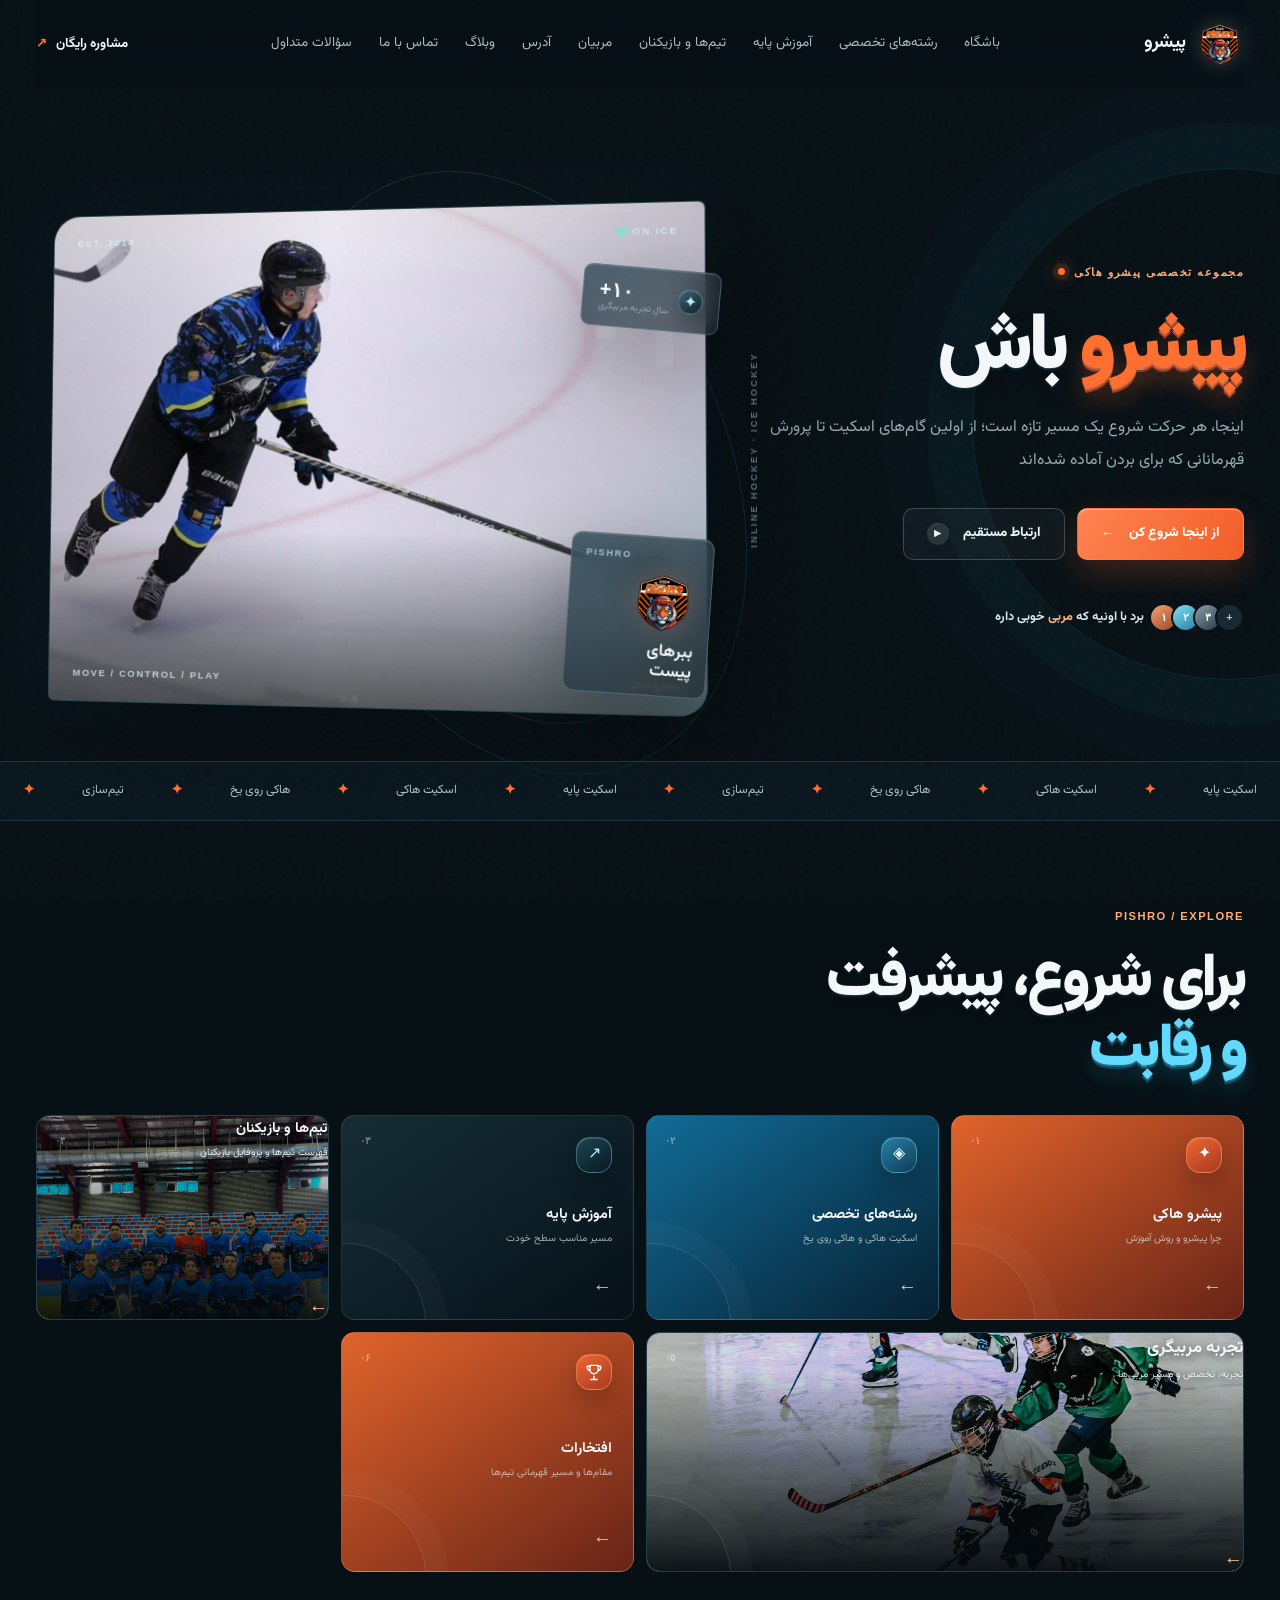
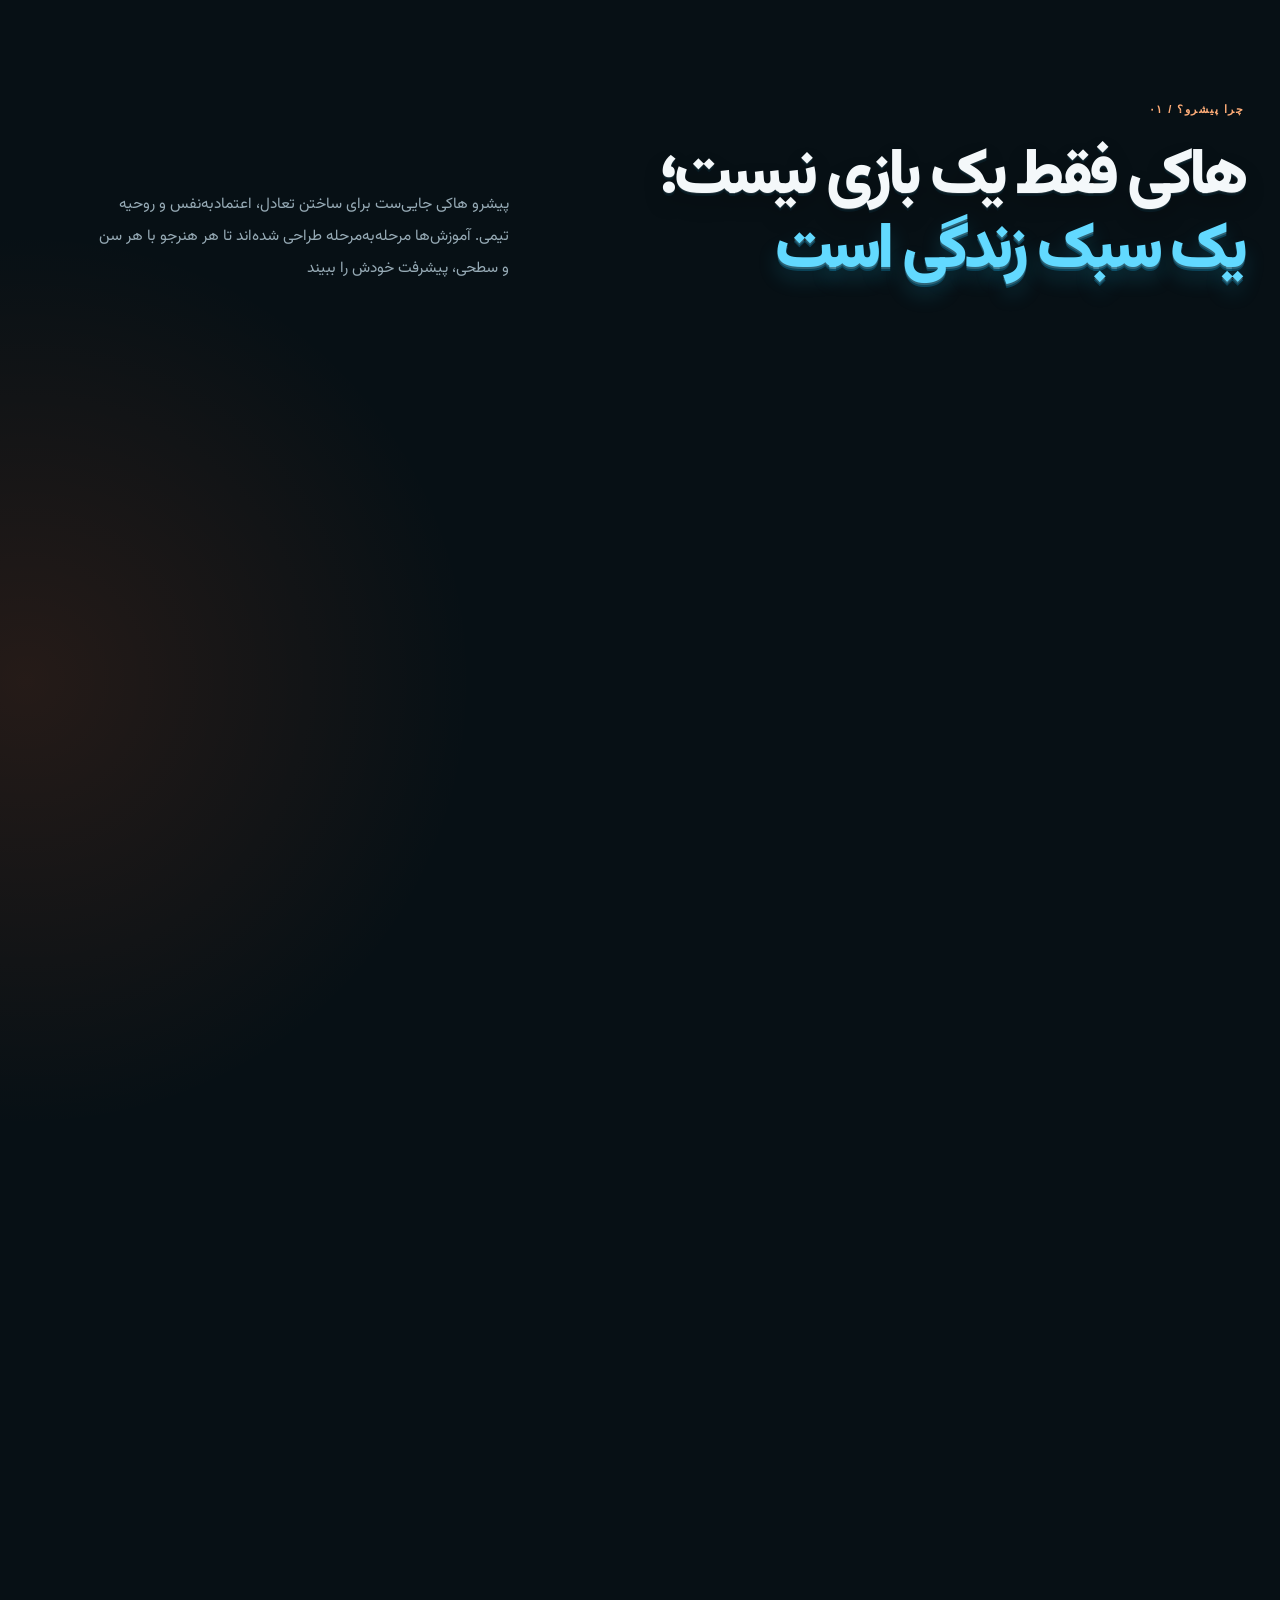
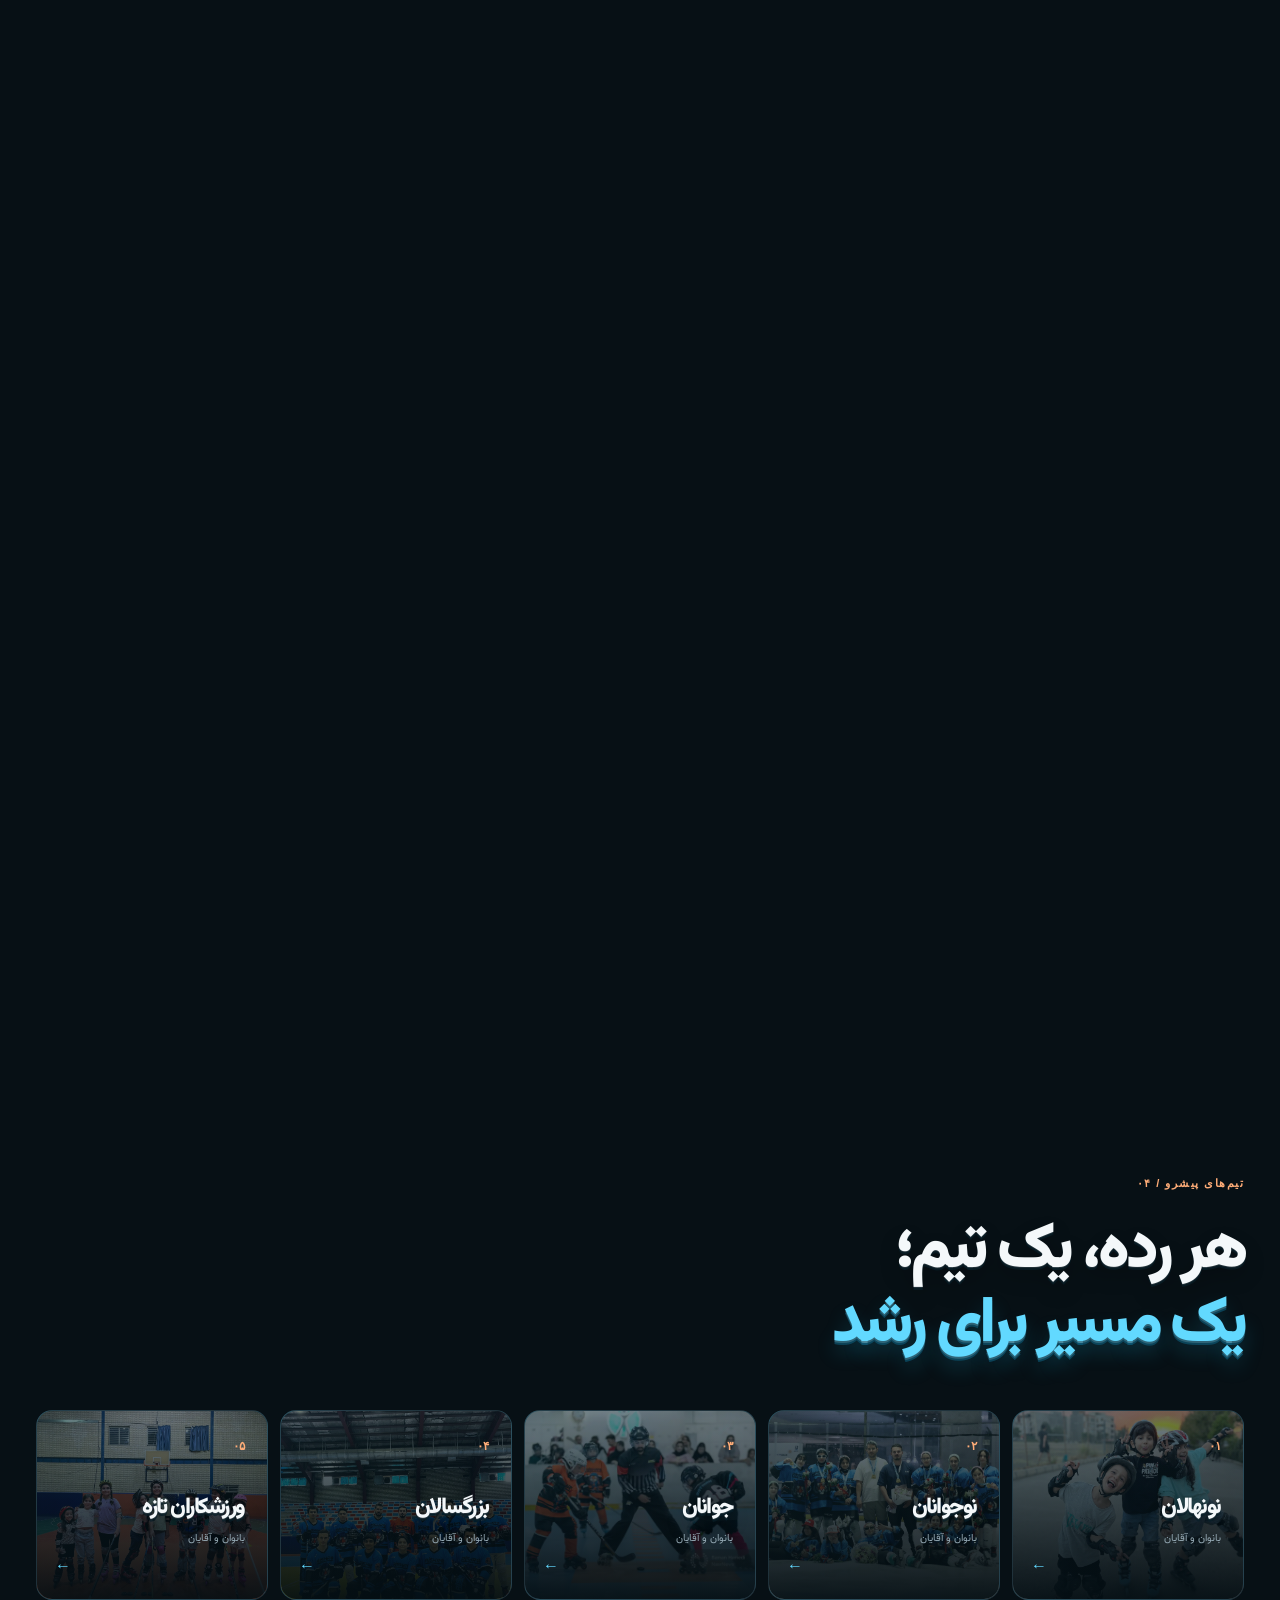
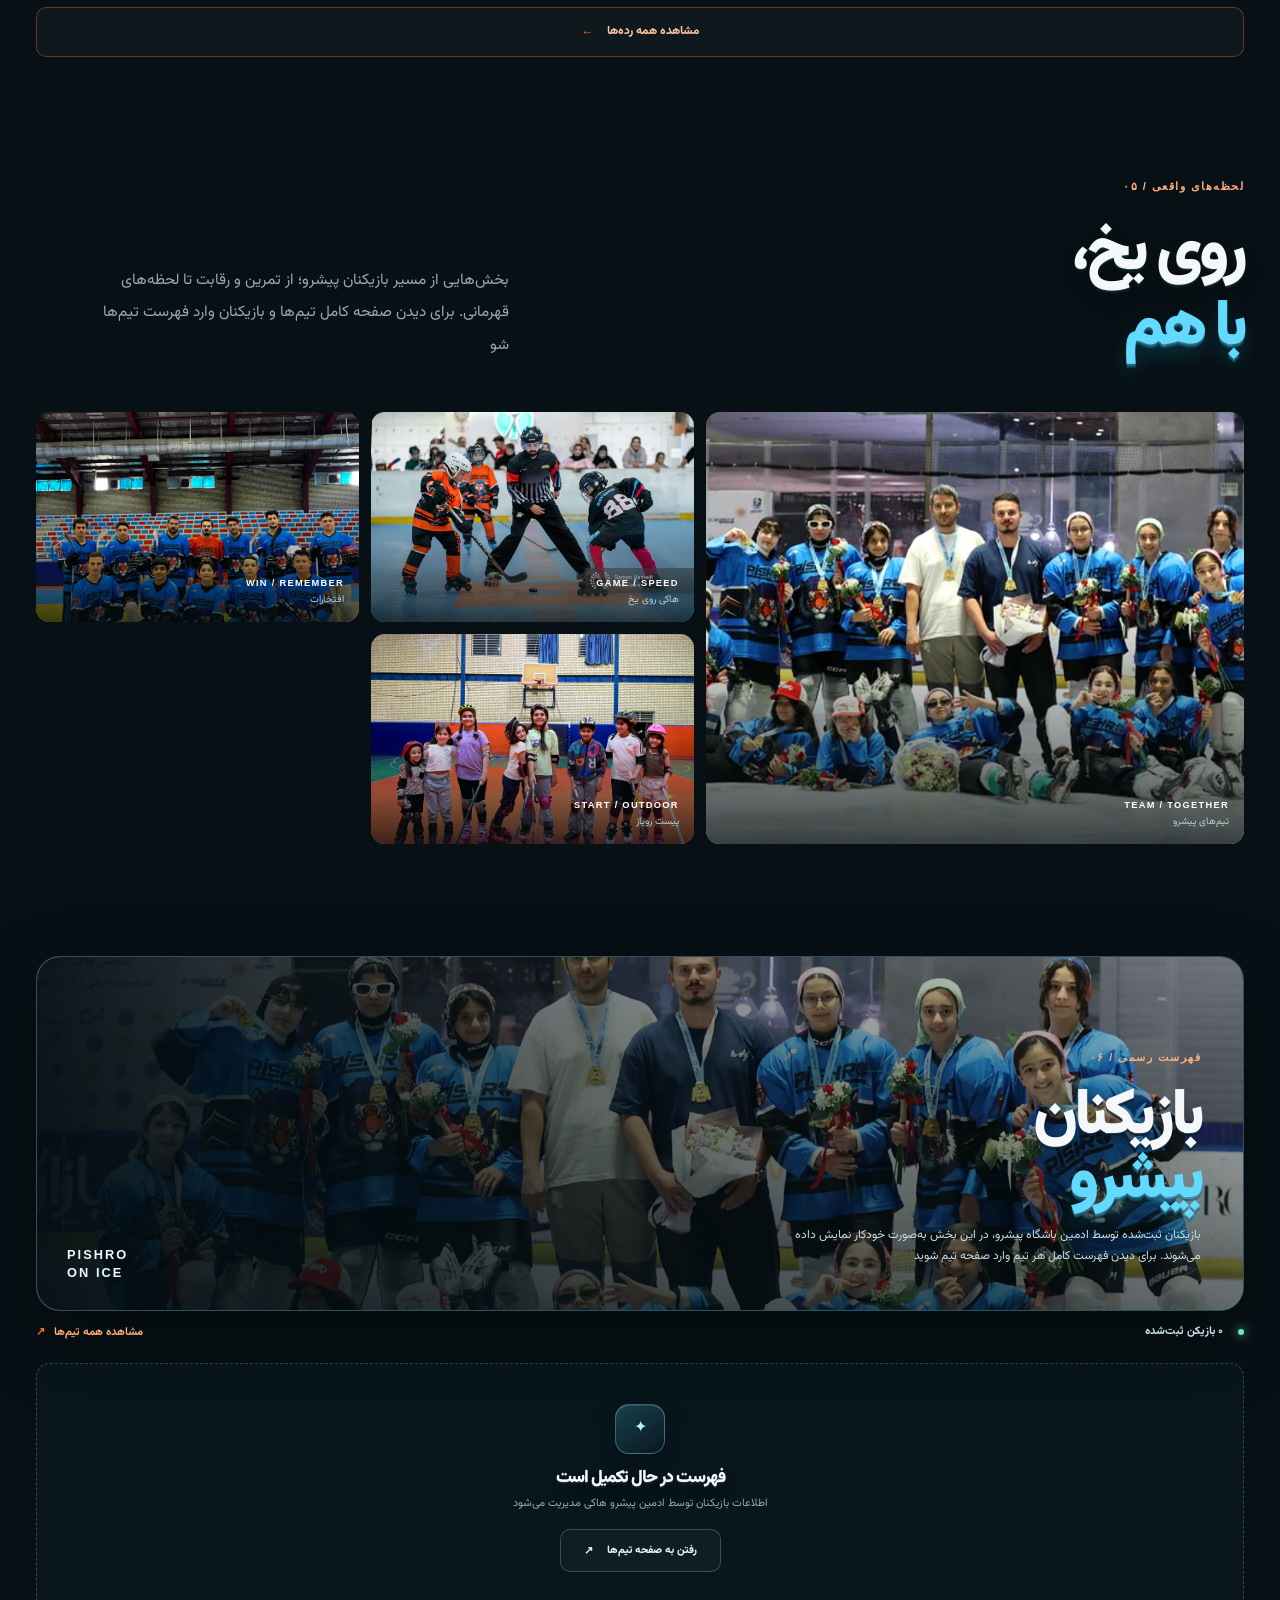
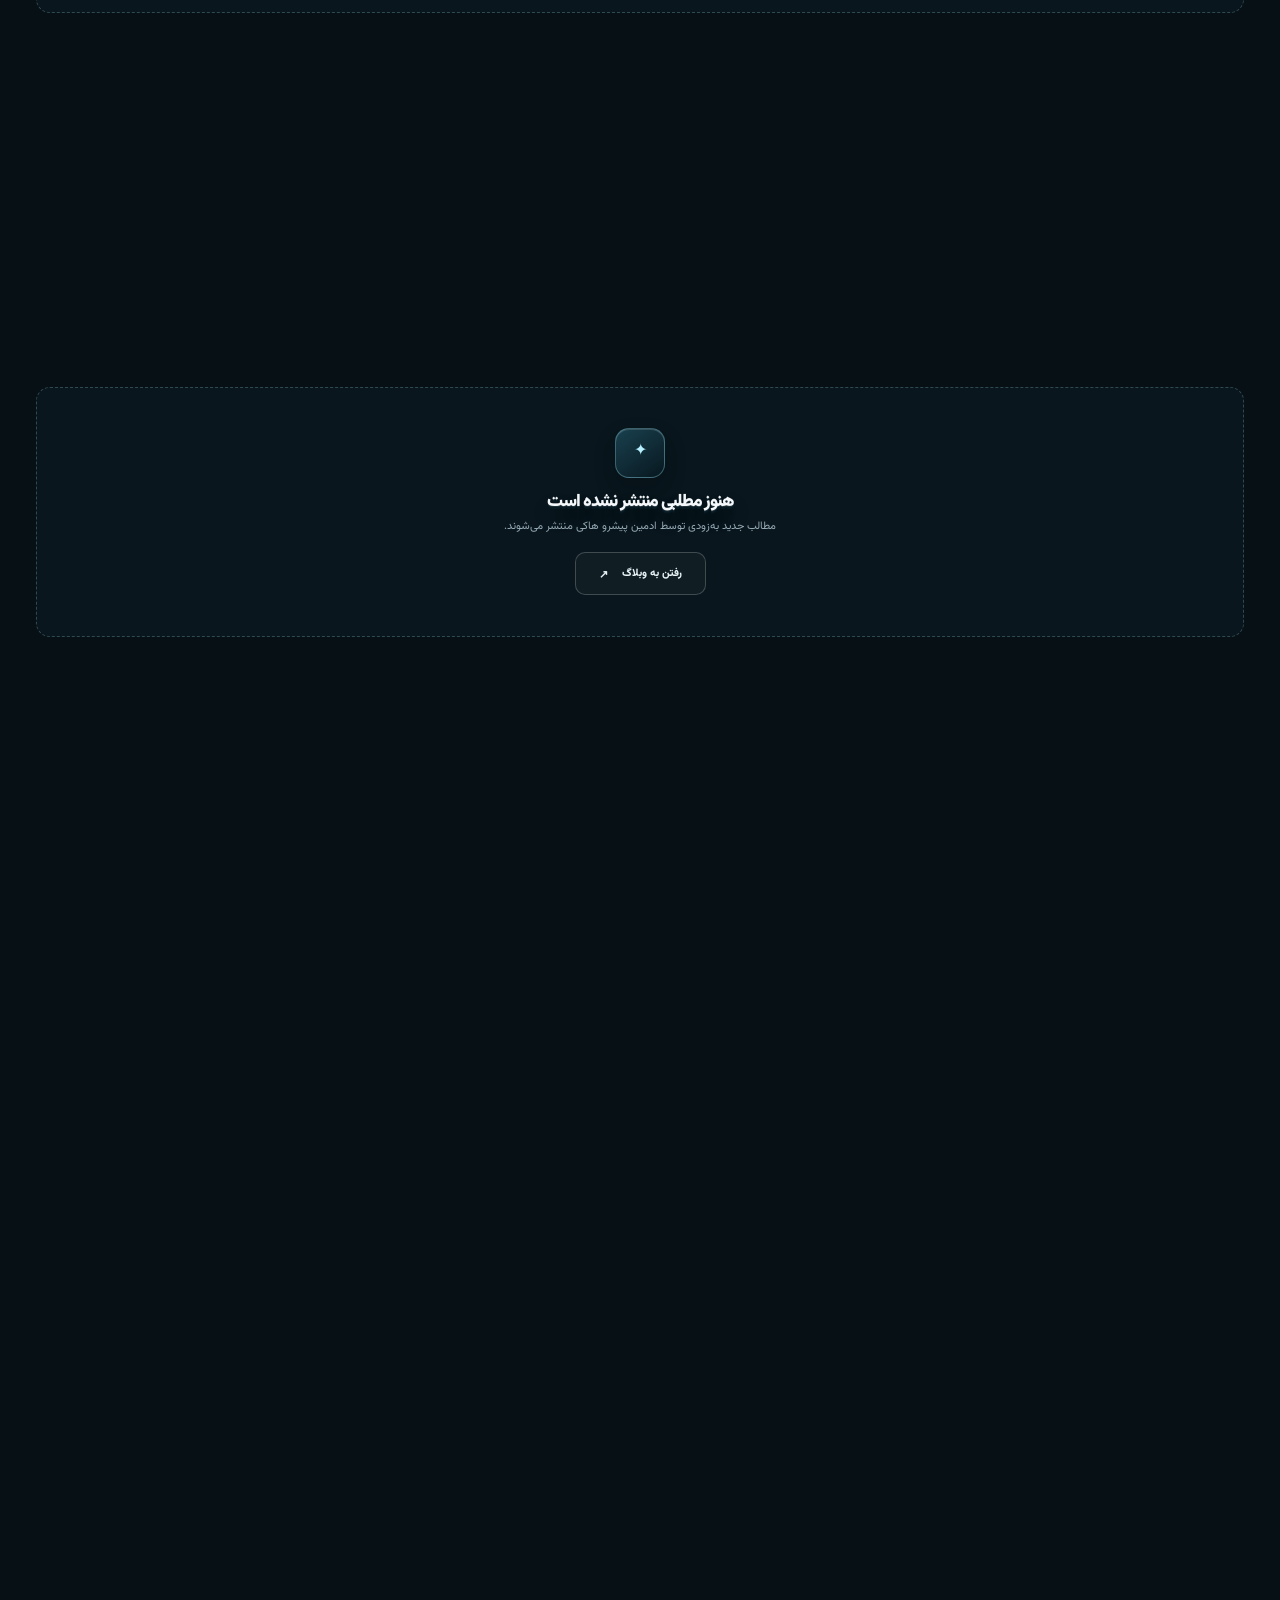
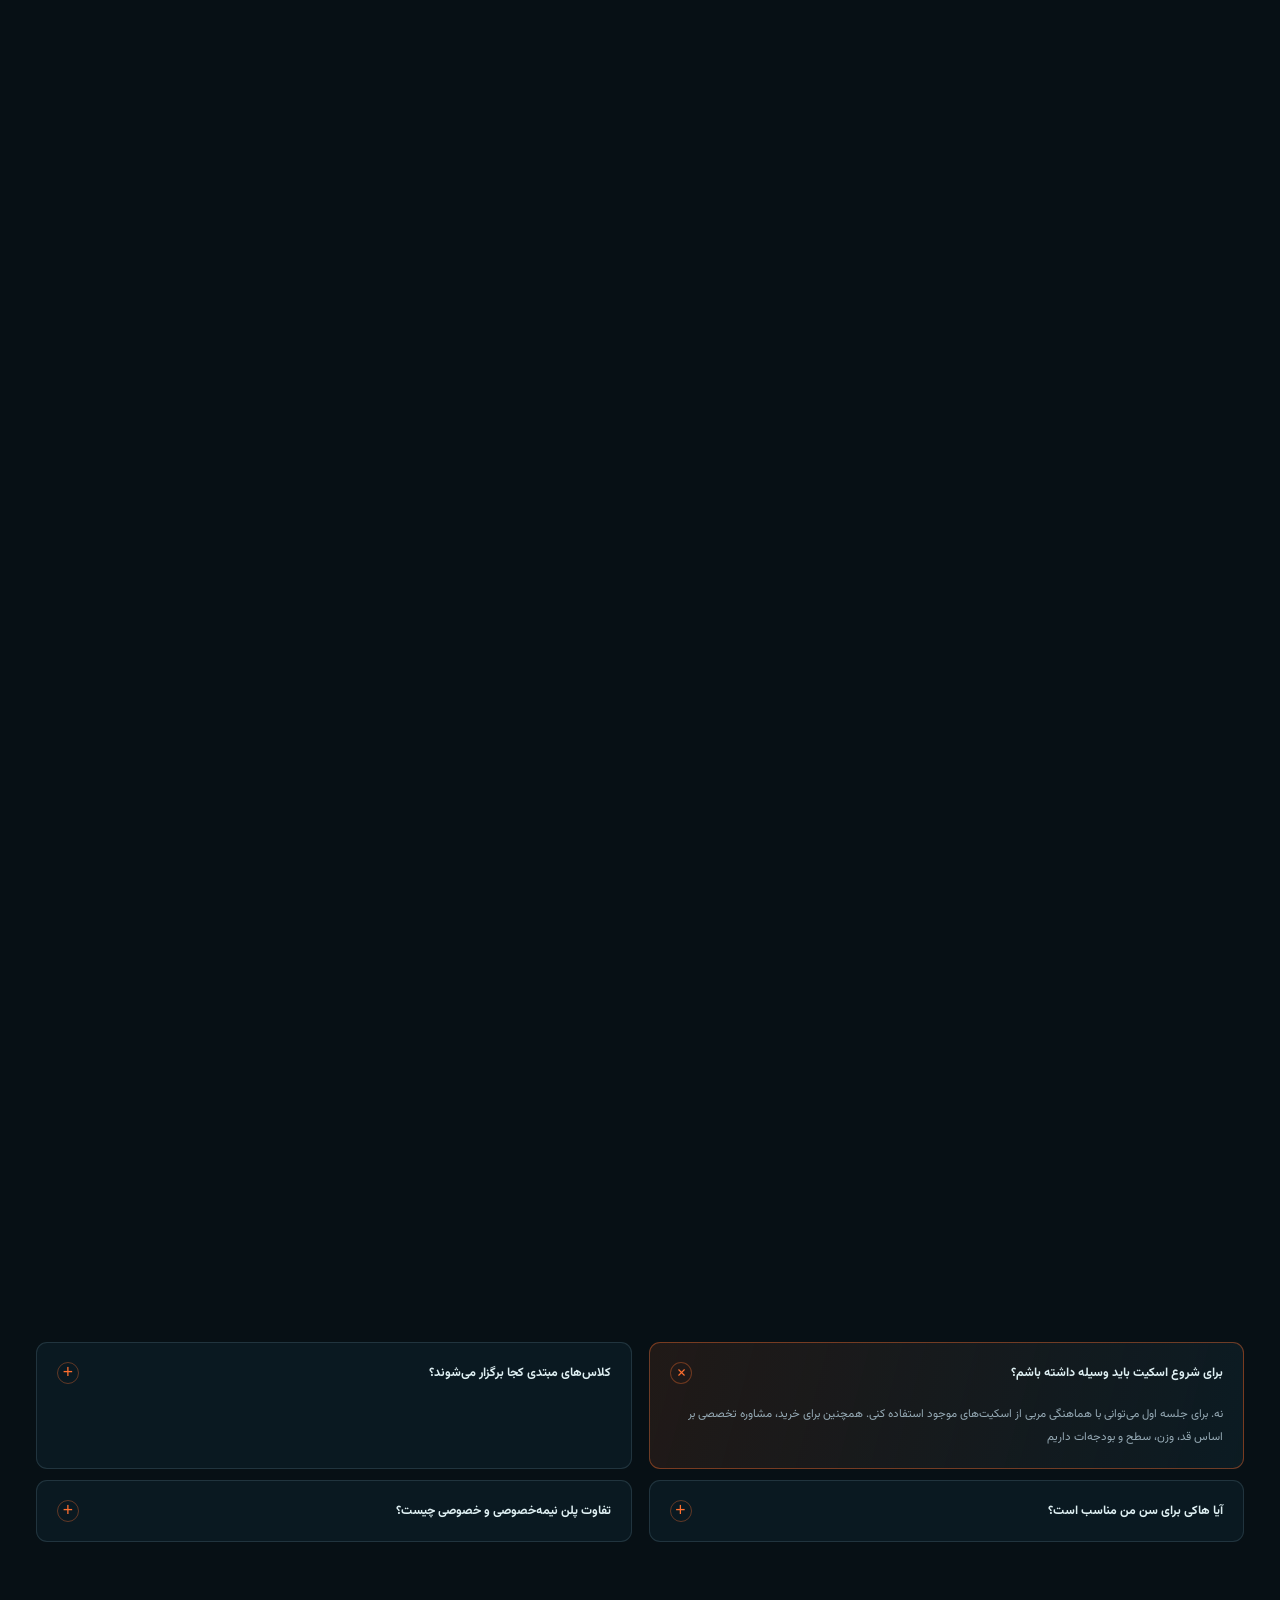
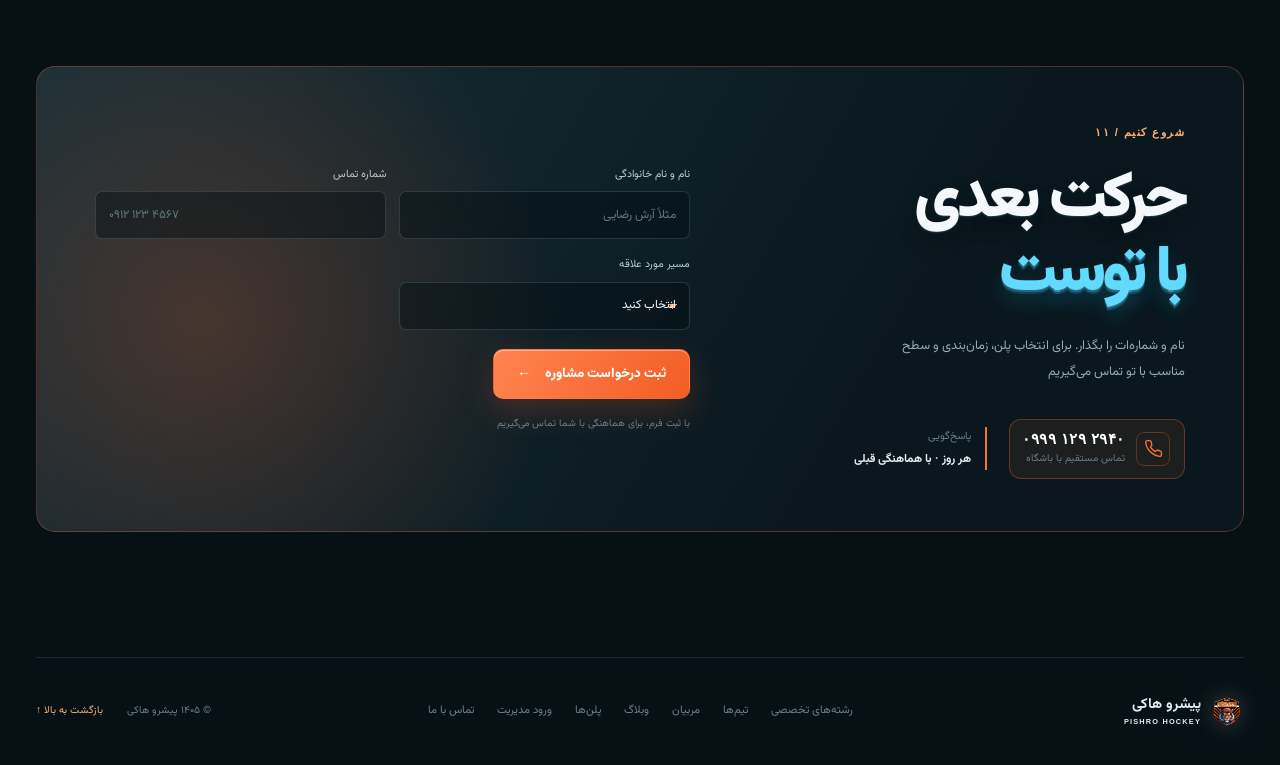
==== commit 142a70e0: "blog" ====
--- a/index.html
+++ b/index.html
@@ -4,9 +4,57 @@
   <meta charset="utf-8" />
   <meta name="viewport" content="width=device-width, initial-scale=1" />
   <meta name="theme-color" content="#071015" />
-  <meta name="description" content="پیشرو هاکی؛ آموزش اسکیت، اسکیت هاکی و هاکی روی یخ برای همه رده‌های سنی." />
-  <title>پیشرو هاکی | اسکیت و هاکی</title>
+  <meta name="description" content="پیشرو هاکی؛ آکادمی آموزش اسکیت، اسکیت هاکی و هاکی روی یخ در قزوین برای همه رده‌های سنی." />
+  <link rel="canonical" href="https://pishrohockey.ir/" />
+  <title>پیشرو هاکی | آکادمی اسکیت و هاکی روی یخ</title>
+
+  <!-- Open Graph / شبکه‌های اجتماعی -->
+  <meta property="og:type" content="website" />
+  <meta property="og:locale" content="fa_IR" />
+  <meta property="og:site_name" content="پیشرو هاکی" />
+  <meta property="og:title" content="پیشرو هاکی | آکادمی اسکیت و هاکی روی یخ" />
+  <meta property="og:description" content="پیشرو هاکی؛ آکادمی آموزش اسکیت، اسکیت هاکی و هاکی روی یخ در قزوین برای همه رده‌های سنی." />
+  <meta property="og:url" content="https://pishrohockey.ir/" />
+  <meta property="og:image" content="https://pishrohockey.ir/assets/gallery/pishro-logo.png" />
+
+  <meta name="twitter:card" content="summary_large_image" />
+  <meta name="twitter:title" content="پیشرو هاکی | آکادمی اسکیت و هاکی روی یخ" />
+  <meta name="twitter:description" content="پیشرو هاکی؛ آکادمی آموزش اسکیت، اسکیت هاکی و هاکی روی یخ در قزوین برای همه رده‌های سنی." />
+  <meta name="twitter:image" content="https://pishrohockey.ir/assets/gallery/pishro-logo.png" />
+
   <link rel="stylesheet" href="styles.css" />
+
+  <!-- اطلاعات ساختاریافته برای گوگل (Organization Schema) -->
+  <script type="application/ld+json">
+  {
+    "@context": "https://schema.org",
+    "@type": "SportsActivityLocation",
+    "name": "پیشرو هاکی",
+    "alternateName": "Pishro Hockey Academy",
+    "url": "https://pishrohockey.ir/",
+    "logo": "https://pishrohockey.ir/assets/gallery/pishro-logo.png",
+    "image": "https://pishrohockey.ir/assets/gallery/pishro-logo.png",
+    "description": "آکادمی آموزش اسکیت، اسکیت هاکی و هاکی روی یخ برای همه رده‌های سنی.",
+    "sameAs": [
+      "https://www.instagram.com/pishro_hockeyclub"
+    ],
+    "address": {
+      "@type": "PostalAddress",
+      "addressCountry": "IR",
+      "addressLocality": "قزوین",
+      "addressRegion": "قزوین"
+    },
+    "areaServed": "قزوین",
+    "telephone": "+98-991-292-940",
+    "contactPoint": {
+      "@type": "ContactPoint",
+      "telephone": "+98-991-292-940",
+      "contactType": "customer service",
+      "areaServed": "IR",
+      "availableLanguage": "fa"
+    }
+  }
+  </script>
 </head>
 <body>
   <div class="noise"></div>
@@ -155,6 +203,20 @@
         <div class="home-roster-empty" id="homePlayersEmpty"><div class="empty-emblem">✦</div><h3>فهرست در حال تکمیل است</h3><p>اطلاعات بازیکنان توسط ادمین پیشرو هاکی مدیریت می‌شود</p><a class="button button-outline" href="teams.html">رفتن به صفحه تیم‌ها <span>↗</span></a></div>
       </section>
 
+      <section class="section home-blog-section" id="latestPosts">
+        <div class="section-heading split-heading reveal">
+          <div>
+            <div class="eyebrow">PISHRO / JOURNAL</div>
+            <h2>تازه‌های<br /><span>وبلاگ پیشرو.</span></h2>
+          </div>
+          <p>قوانین بازی، تجهیزات، تمرین و هرآنچه یک بازیکن هاکی برای بهتر شدن لازم دارد. جدیدترین مطالب منتشرشده به‌صورت خودکار از وبلاگ نمایش داده می‌شوند.</p>
+        </div>
+        <div class="home-roster-toolbar reveal"><div><span class="live-dot-small"></span><b><span id="homeBlogCount">۰</span> مطلب منتشرشده</b></div><a class="text-button" href="blog.html">مشاهده همه مطالب <span>↗</span></a></div>
+        <div class="home-blog-featured" id="homeBlogFeatured"></div>
+        <div class="blog-grid" id="homeBlogGrid"></div>
+        <div class="home-roster-empty" id="homeBlogEmpty"><div class="empty-emblem">✦</div><h3>هنوز مطلبی منتشر نشده است</h3><p>مطالب جدید به‌زودی توسط ادمین پیشرو هاکی منتشر می‌شوند.</p><a class="button button-outline" href="blog.html">رفتن به وبلاگ <span>↗</span></a></div>
+      </section>
+
       <section class="section location-section" id="location">
         <div class="location-card reveal">
           <div class="location-copy"><div class="eyebrow">۰۷ / جای ما روی نقشه</div><h2>روی پیست<br /><span>می‌بینیمت</span></h2><p>تمرین‌های پیشرو در چهار مجموعه ورزشی برگزار می‌شود؛ نزدیک‌ترین نقطه به خودت را انتخاب کن</p><div class="venue-grid"><div class="venue-card"><span class="venue-index">۰۱</span><span class="detail-icon"><svg viewBox="0 0 24 24" fill="none" stroke="currentColor" stroke-width="1.7" stroke-linecap="round" stroke-linejoin="round"><path d="M12 21s7-5.6 7-11a7 7 0 1 0-14 0c0 5.4 7 11 7 11Z"/><circle cx="12" cy="10" r="2.6"/></svg></span><div><b>پیست اسکیت الغدیر</b><small>پیست روباز · اسکیت پایه</small></div></div><div class="venue-card"><span class="venue-index">۰۲</span><span class="detail-icon"><svg viewBox="0 0 24 24" fill="none" stroke="currentColor" stroke-width="1.7" stroke-linecap="round" stroke-linejoin="round"><path d="M12 21s7-5.6 7-11a7 7 0 1 0-14 0c0 5.4 7 11 7 11Z"/><circle cx="12" cy="10" r="2.6"/></svg></span><div><b>سالن ورزشی ۱۲ آذر</b><small>مینودر · اسکیت هاکی</small></div></div><div class="venue-card"><span class="venue-index">۰۳</span><span class="detail-icon"><svg viewBox="0 0 24 24" fill="none" stroke="currentColor" stroke-width="1.7" stroke-linecap="round" stroke-linejoin="round"><path d="M12 21s7-5.6 7-11a7 7 0 1 0-14 0c0 5.4 7 11 7 11Z"/><circle cx="12" cy="10" r="2.6"/></svg></span><div><b>سالن ورزشی دانشگاه رجا</b><small>تمرین تیمی و تخصصی</small></div></div><div class="venue-card"><span class="venue-index">۰۴</span><span class="detail-icon"><svg viewBox="0 0 24 24" fill="none" stroke="currentColor" stroke-width="1.7" stroke-linecap="round" stroke-linejoin="round"><path d="M12 21s7-5.6 7-11a7 7 0 1 0-14 0c0 5.4 7 11 7 11Z"/><circle cx="12" cy="10" r="2.6"/></svg></span><div><b>ورزشگاه الوند</b><small>تمرین و مسابقات</small></div></div></div><div class="location-details"><div><span class="detail-icon"><svg viewBox="0 0 24 24" fill="none" stroke="currentColor" stroke-width="1.7" stroke-linecap="round" stroke-linejoin="round"><circle cx="12" cy="12" r="9"/><path d="M12 7v5l3.2 2"/></svg></span><span><b>زمان‌بندی منعطف</b><small>با هماهنگی قبلی با مربی</small></span></div></div><button class="button button-primary" id="mapButton">مسیریابی روی نقشه <span>↗</span></button></div>
--- a/styles.css
+++ b/styles.css
@@ -679,3 +679,18 @@
   .contact-channels { flex-direction: column; align-items: flex-start; gap: 12px; }
   .contact-channel { width: 100%; }
 }
+
+/* --- لینک اختیاری پروفایل ایران هاکی --- */
+.player-external-link { display: inline-flex; align-items: center; gap: 7px; margin-top: 2px; padding: 8px 11px; border: 1px solid rgba(113,217,238,.3); border-radius: 8px; background: linear-gradient(120deg, rgba(35,127,167,.22), rgba(18,60,86,.3)); color: #bfeaf6; font-size: .63rem; line-height: 1; text-decoration: none; transition: .25s ease; }
+.player-external-link:hover { border-color: rgba(255,141,94,.5); background: linear-gradient(120deg, rgba(238,103,50,.22), rgba(169,56,32,.24)); color: #ffd9c6; transform: translateY(-2px); }
+.player-external-link svg { width: 14px; height: 14px; flex: 0 0 14px; }
+.player-external-link b { color: var(--orange-light); font-family: var(--font-en); font-weight: 700; }
+.admin-player-link { display: inline-flex; align-items: center; gap: 5px; margin: 0 0 10px; color: #9fdcea; font-size: .58rem; text-decoration: none; direction: rtl; }
+.admin-player-link:hover { color: var(--orange-light); }
+.admin-player-link span { font-family: var(--font-en); }
+
+/* Homepage: latest blog posts */
+.home-blog-section { padding-top: 112px; }
+.home-blog-featured { margin-bottom: 16px; }
+.blog-meta small.home-blog-date { font-family: var(--font-fa); font-weight: 500; font-size: .62rem; letter-spacing: 0; direction: rtl; }
+@media (max-width: 560px) { .home-blog-section { padding-top: 88px; } }
